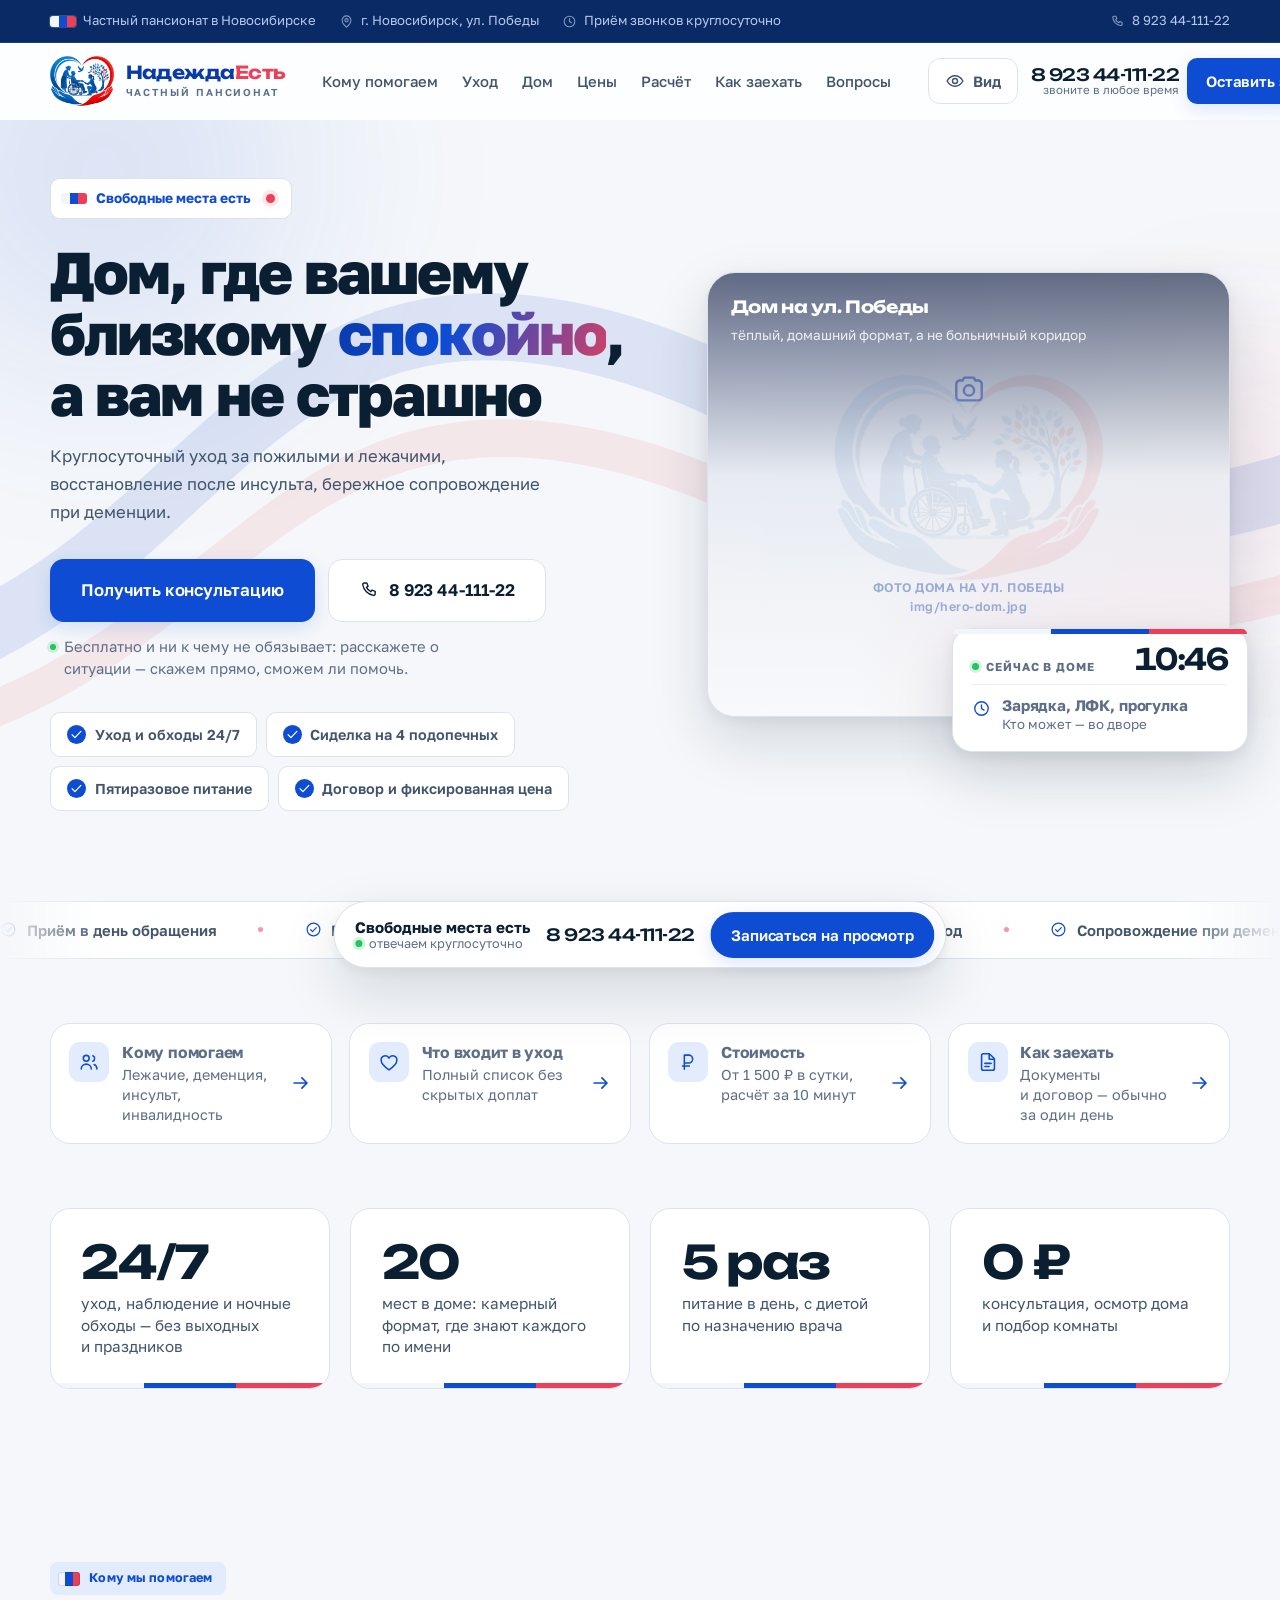
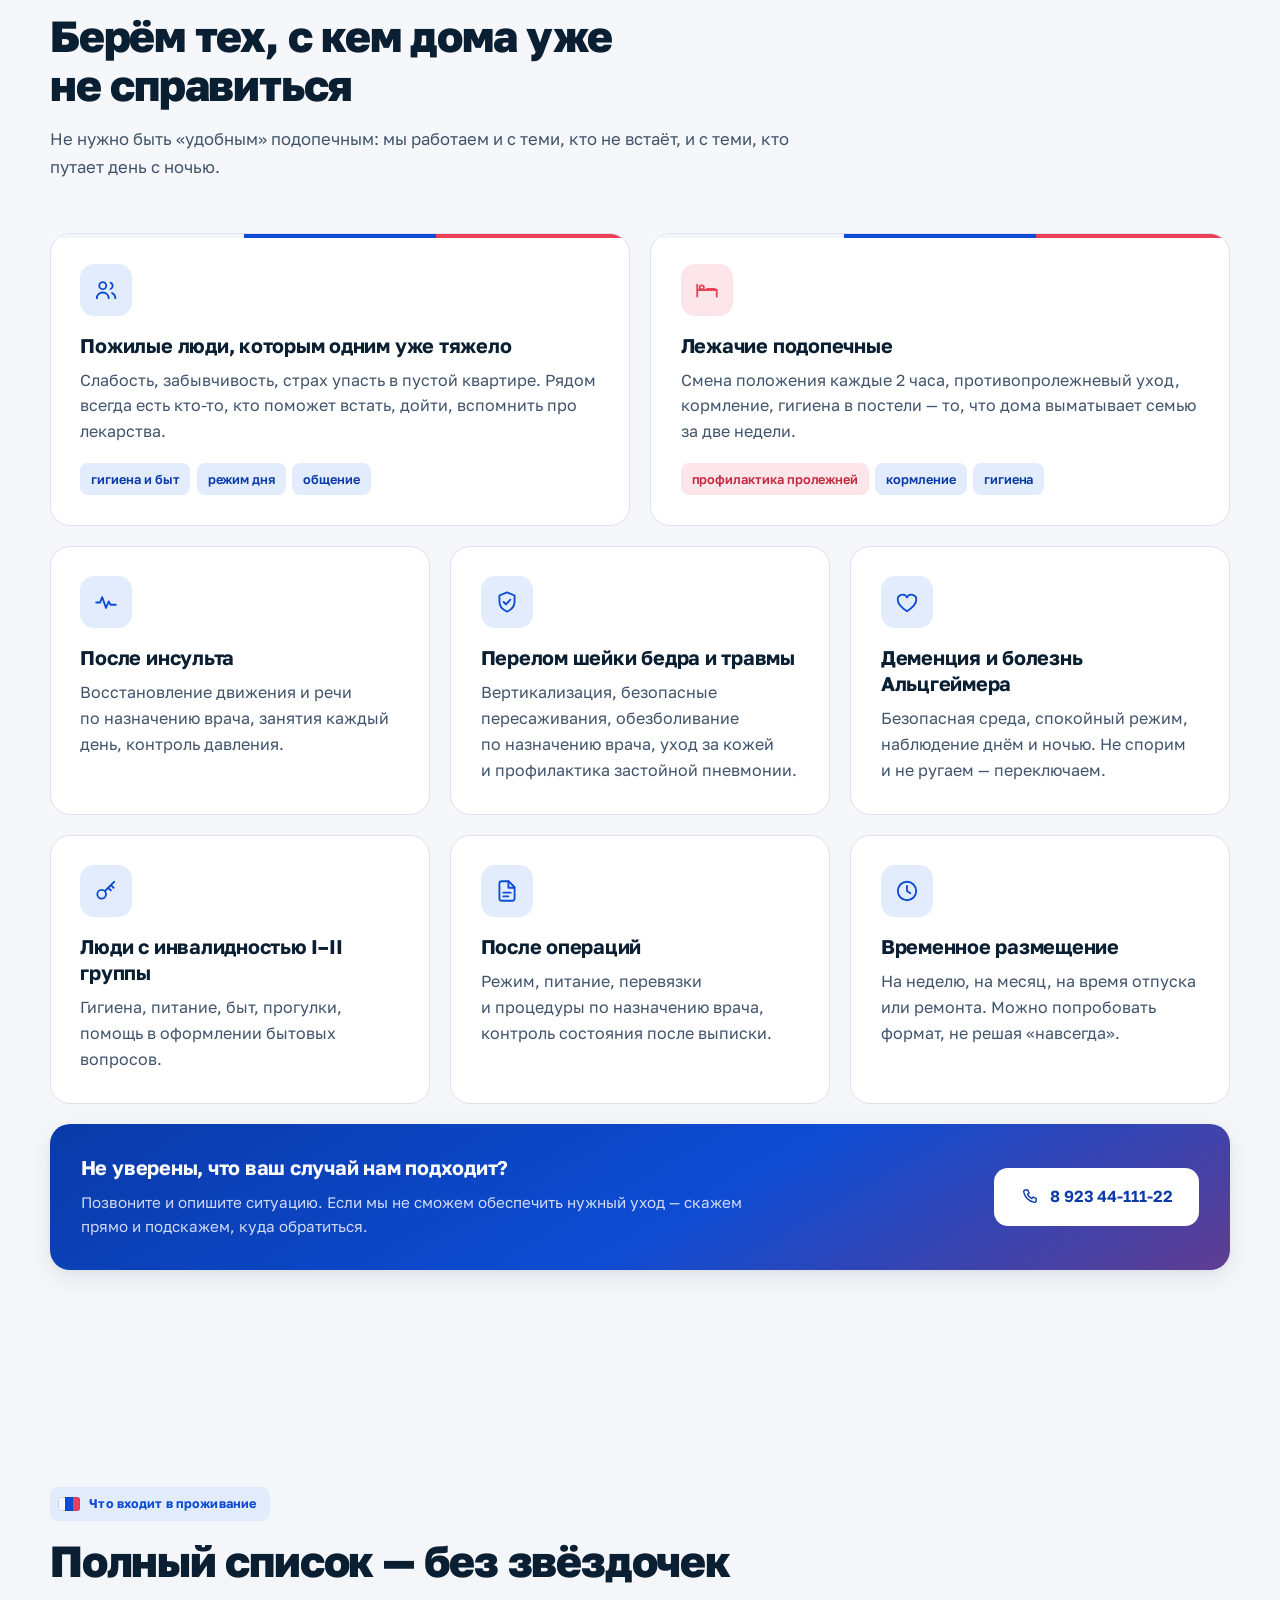
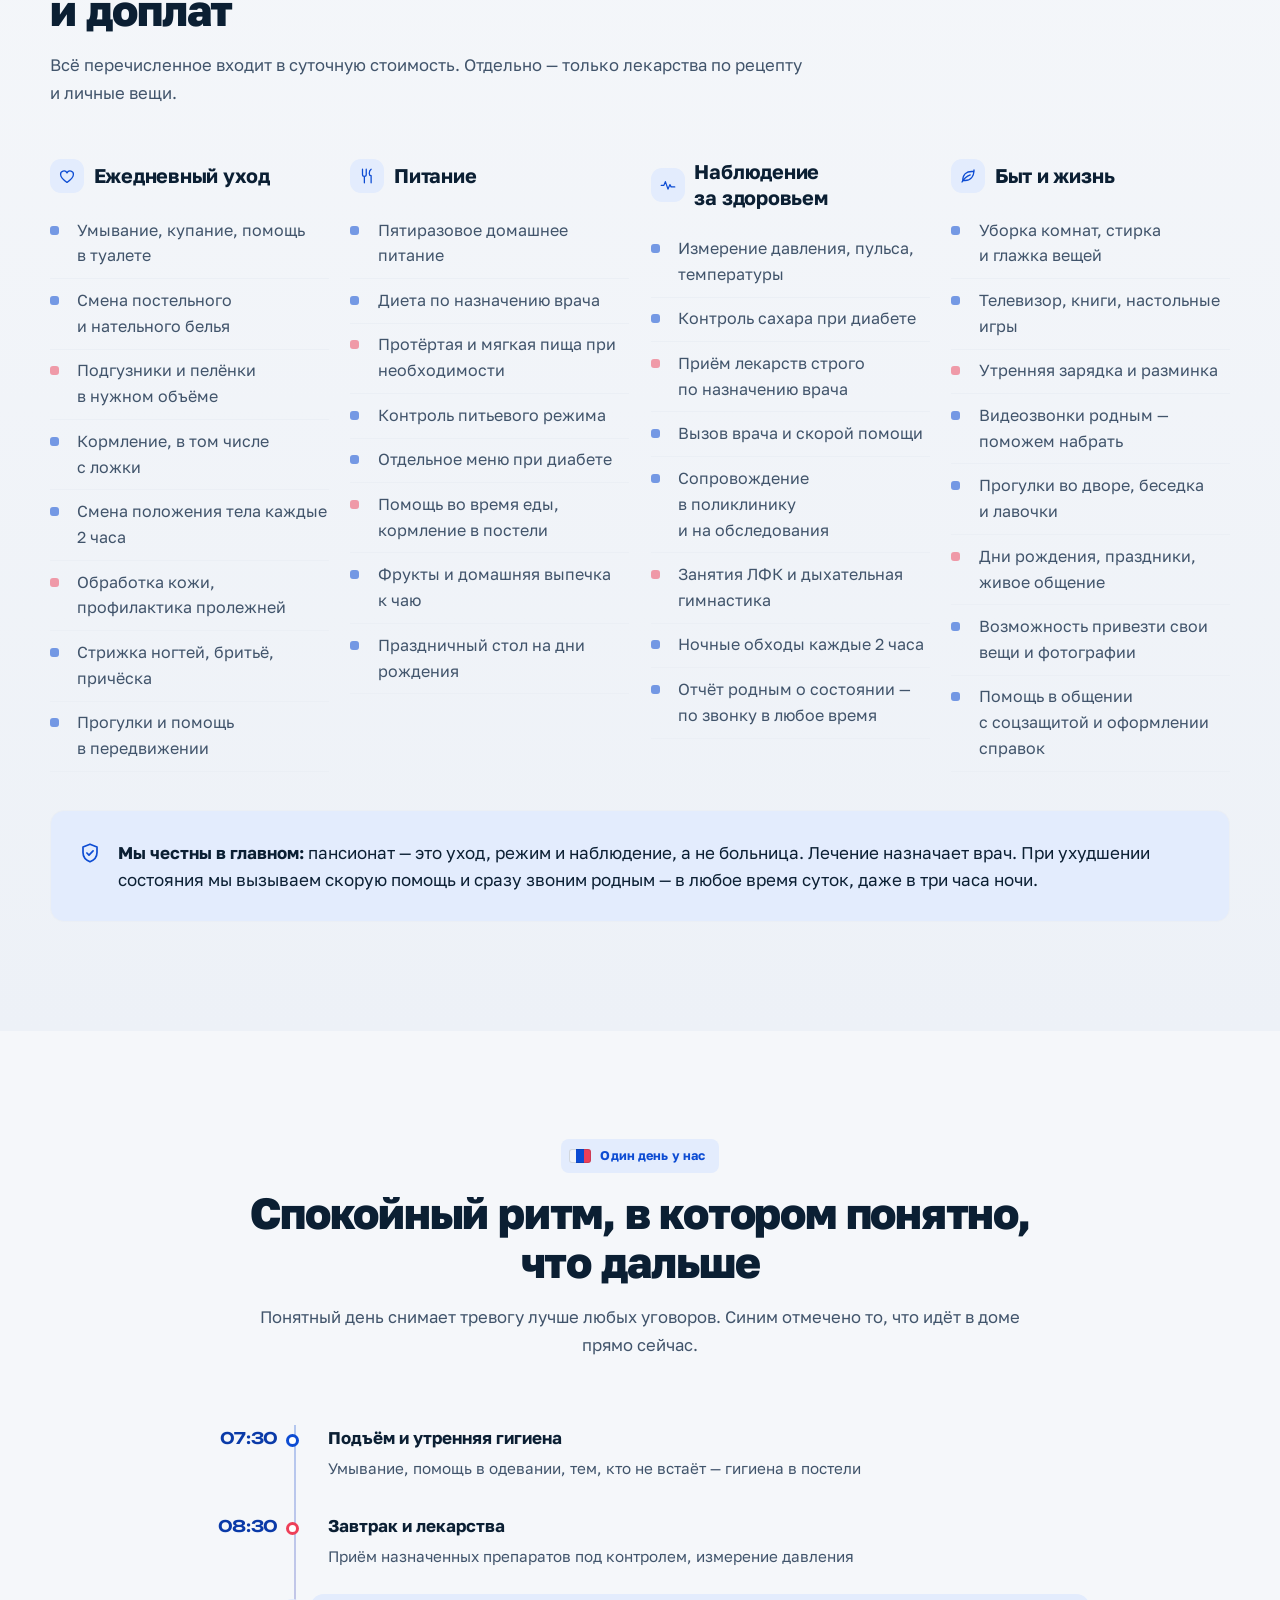
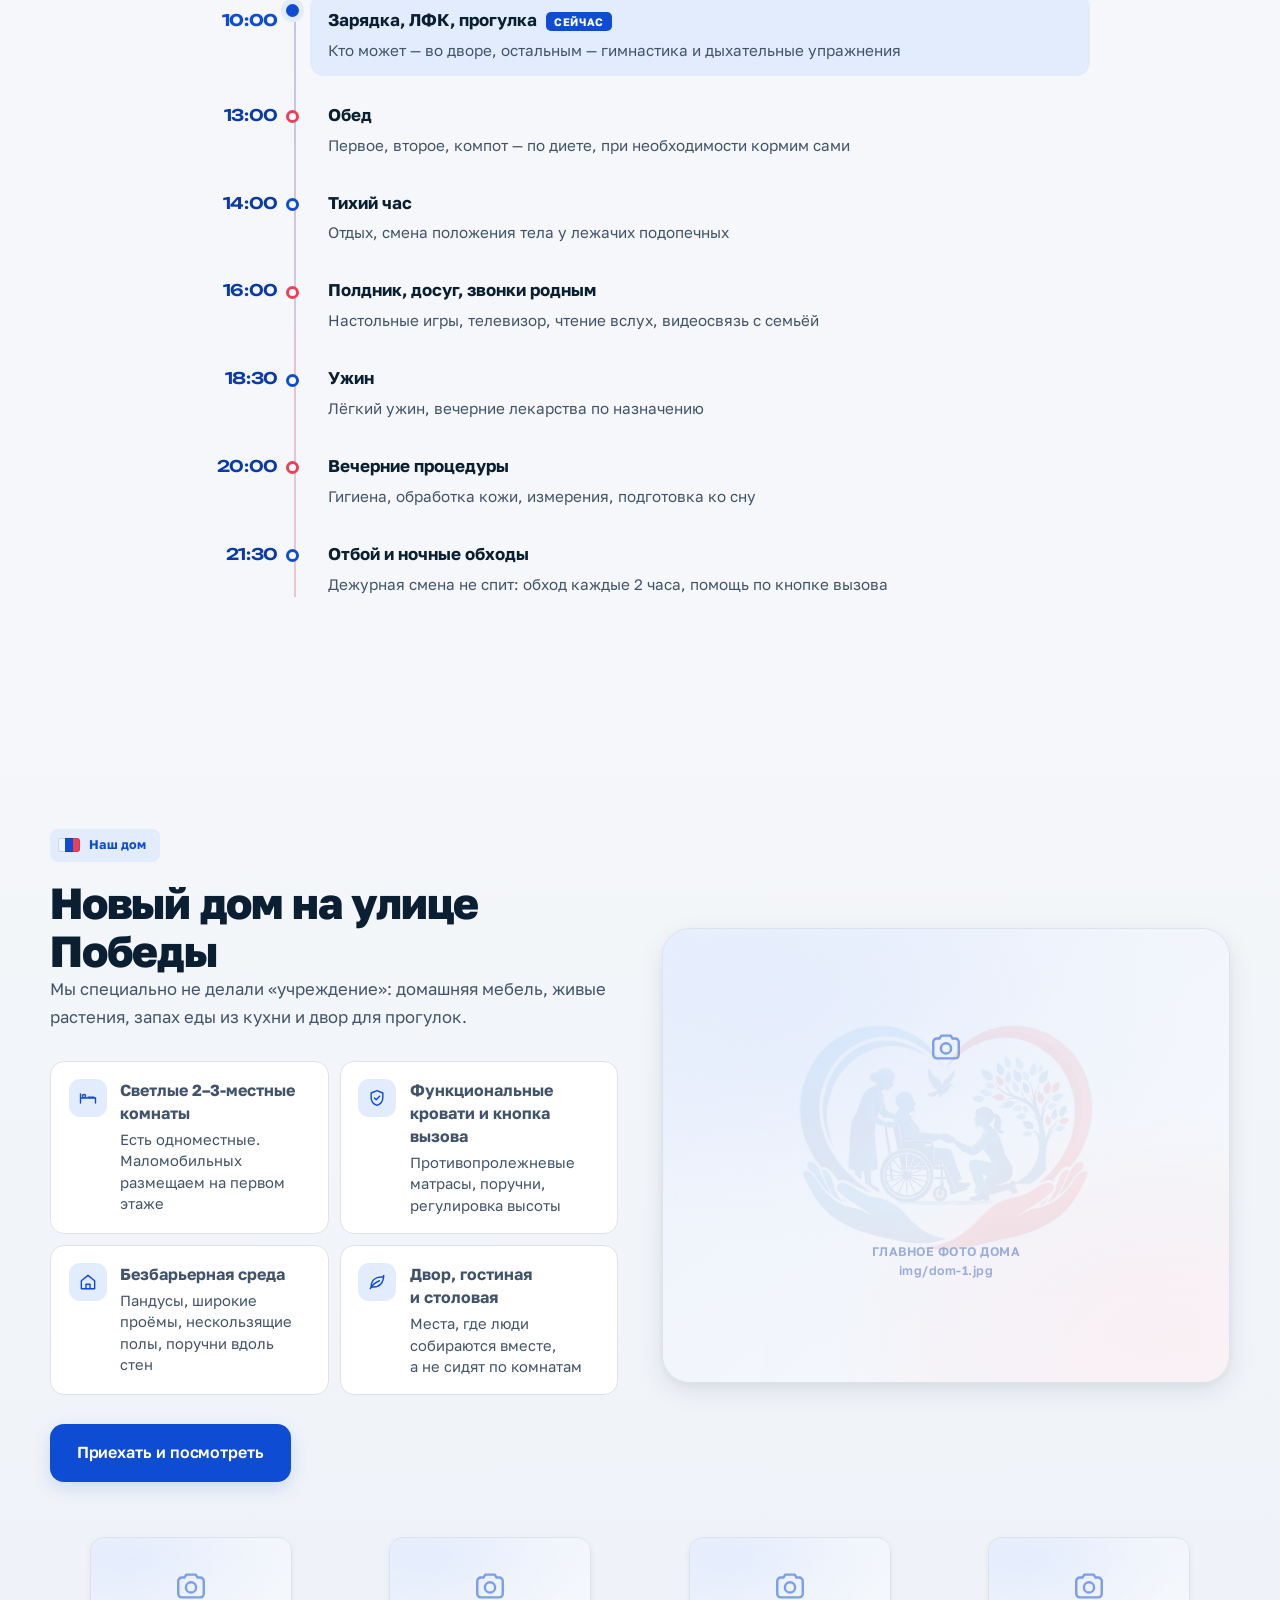
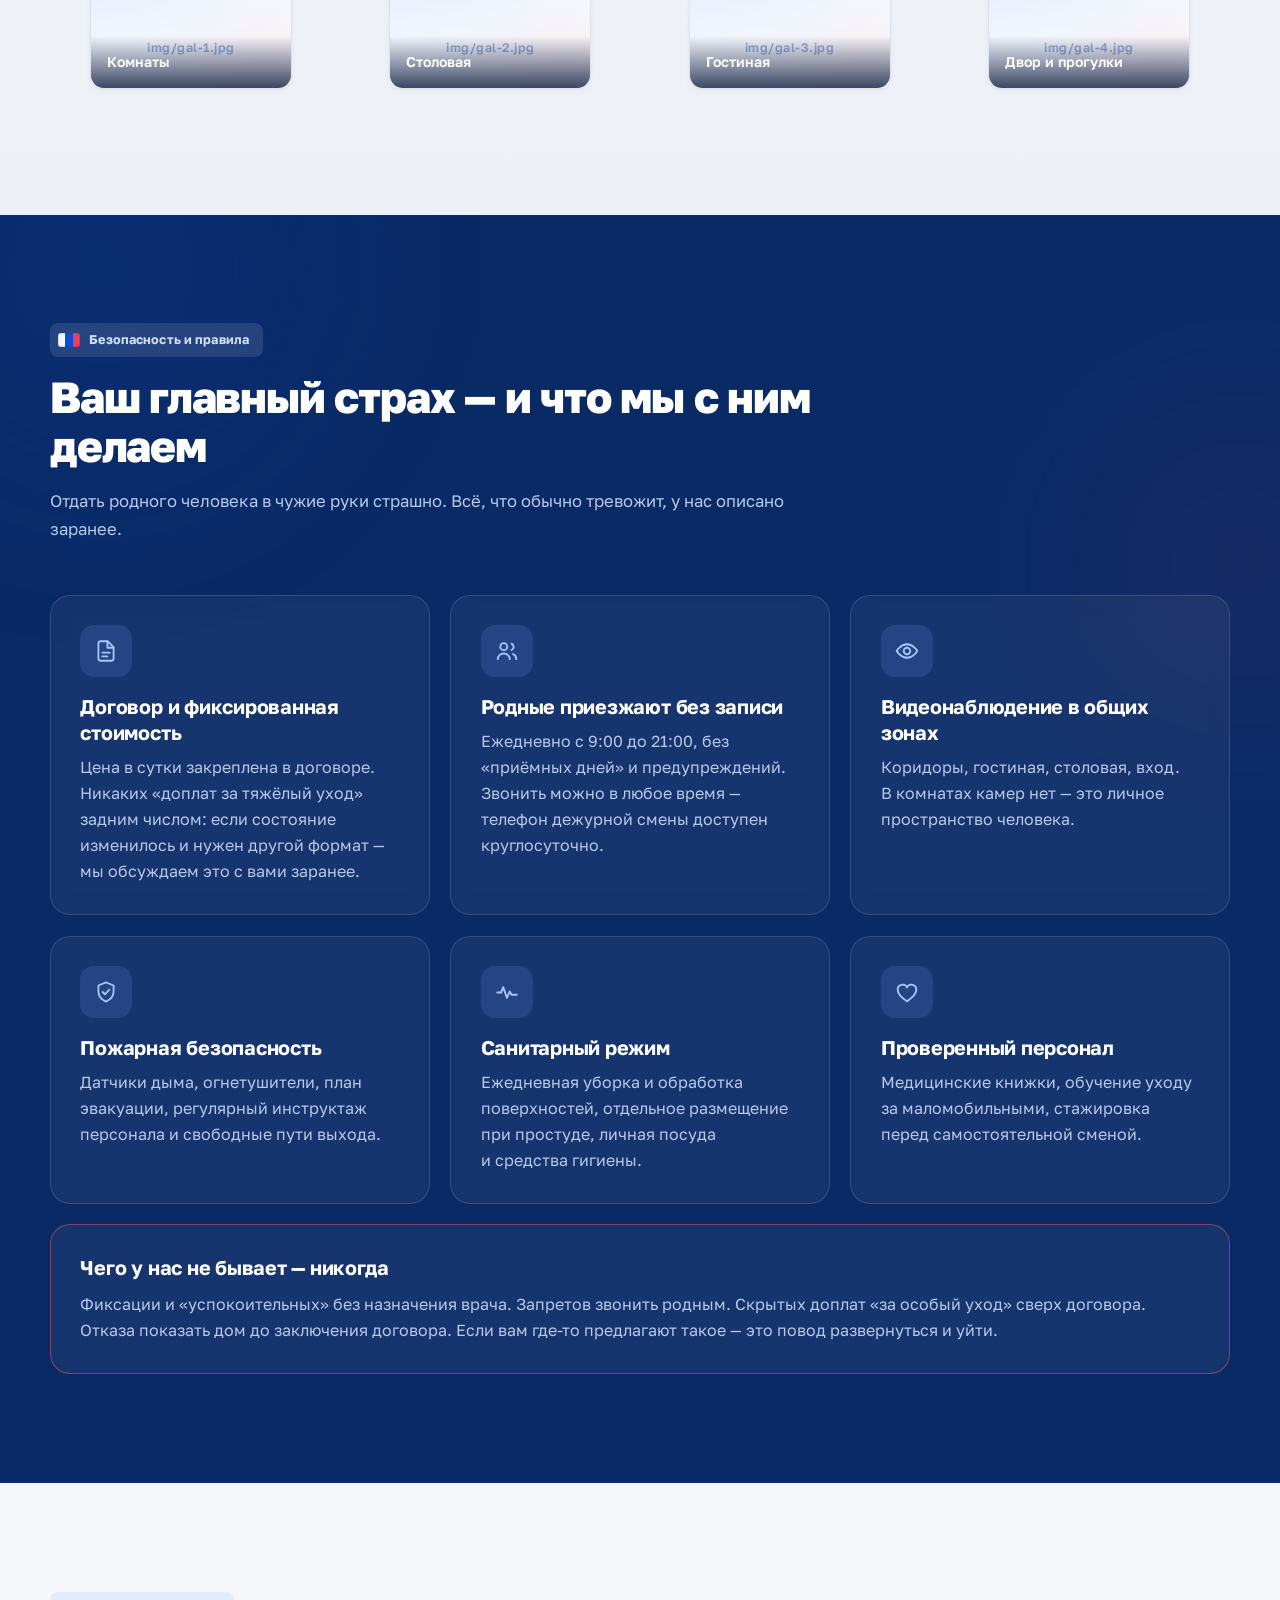
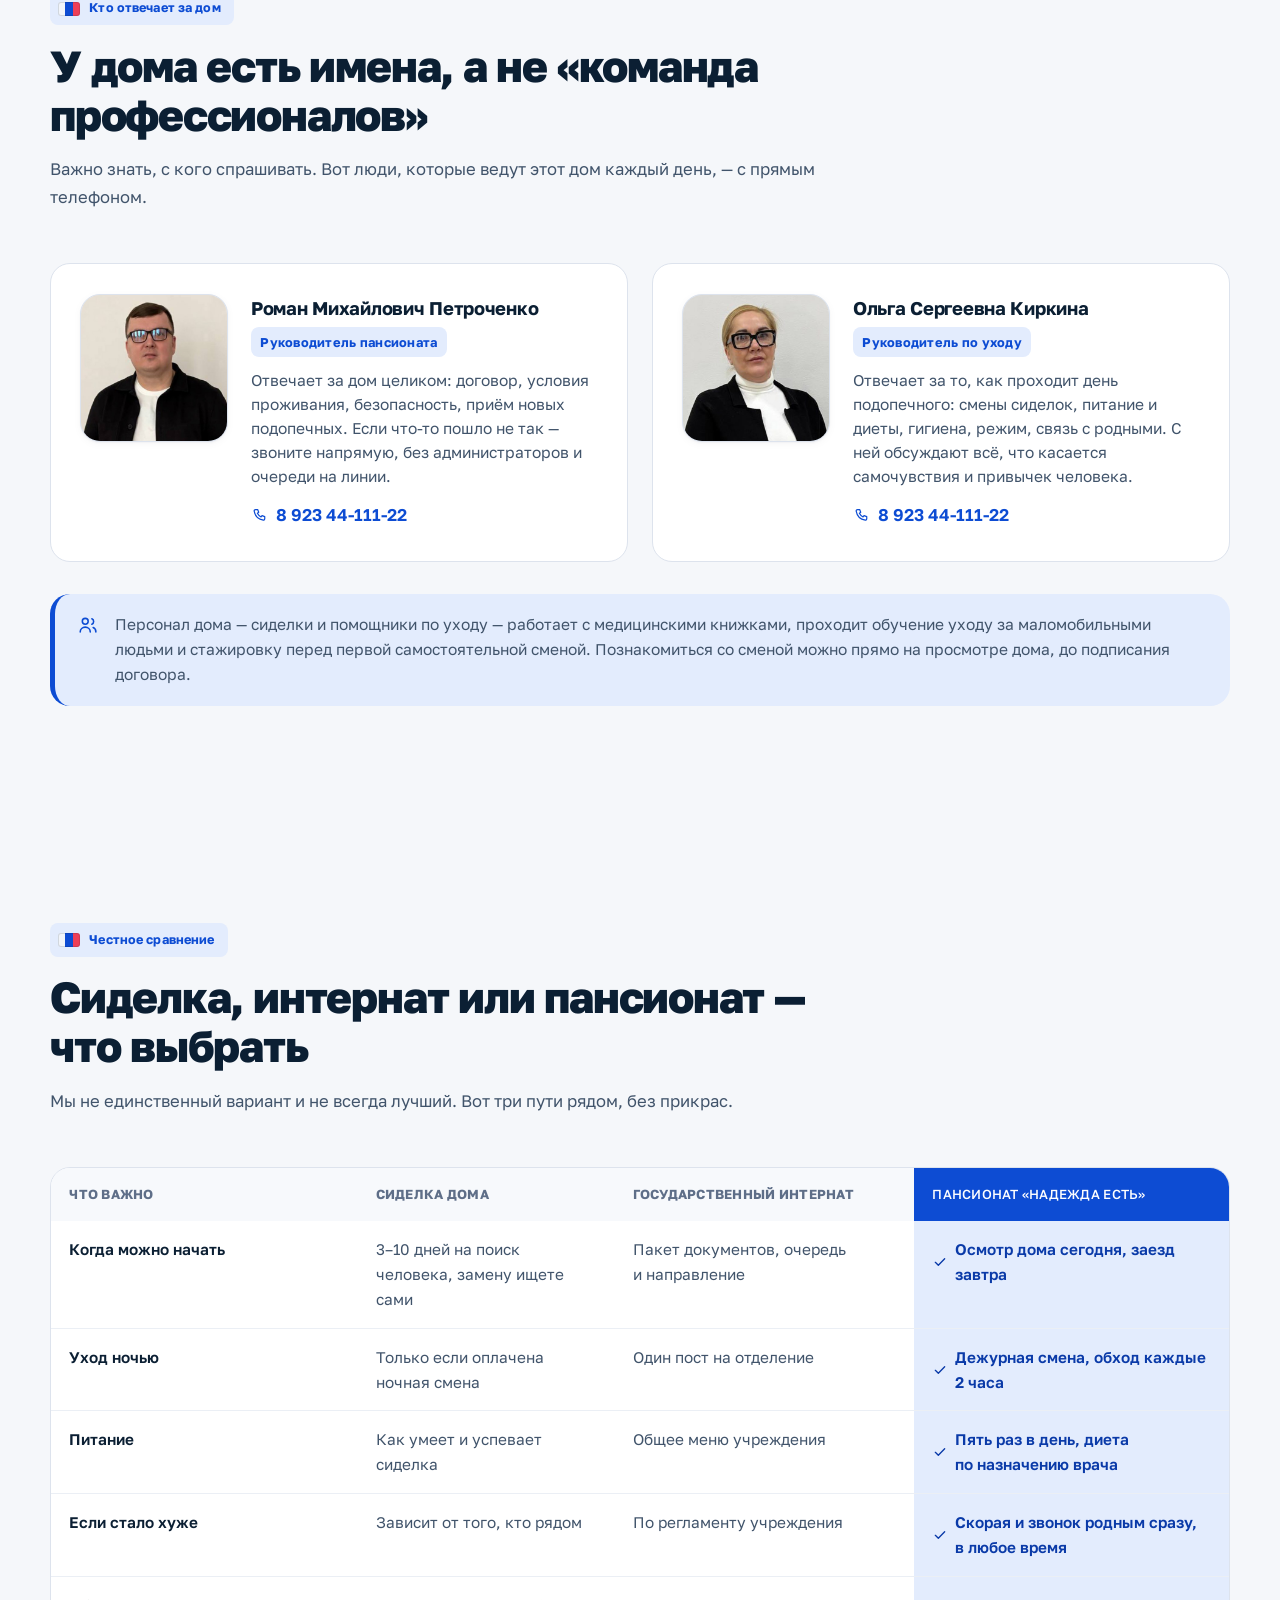
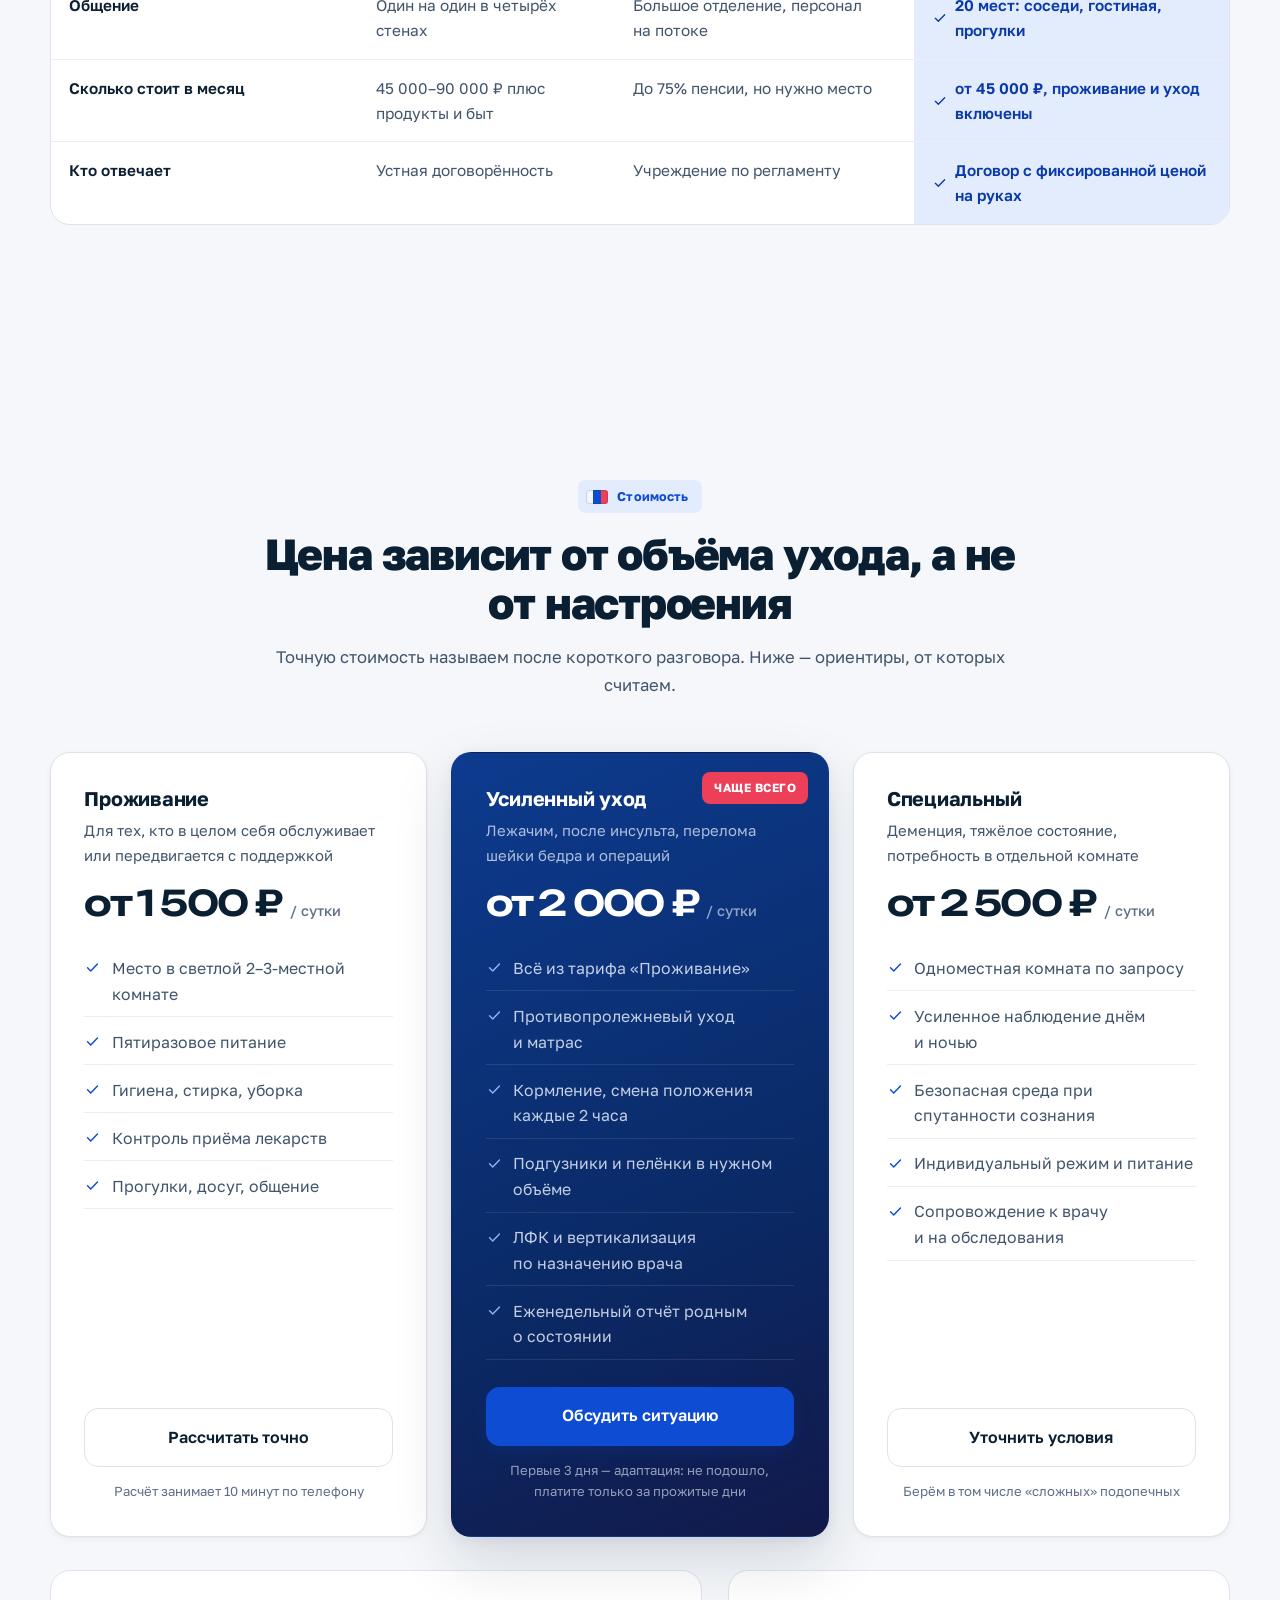
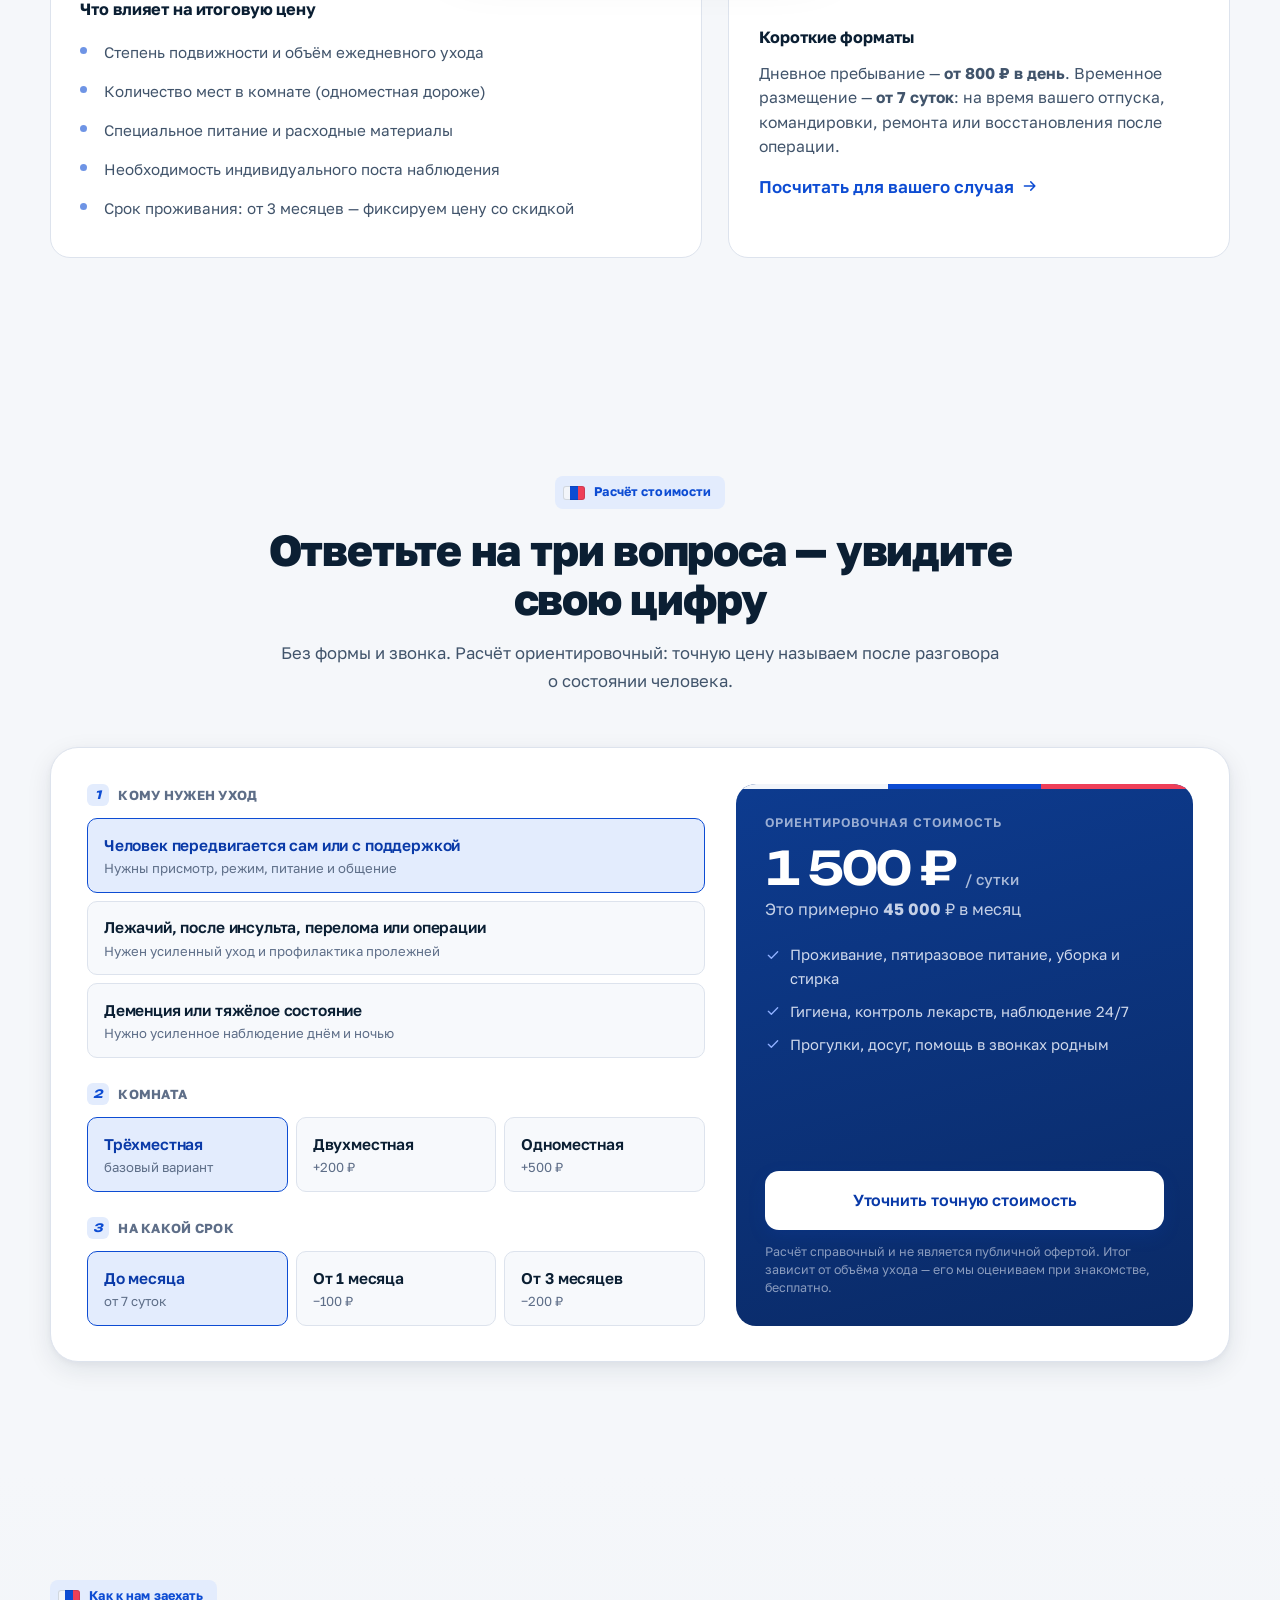
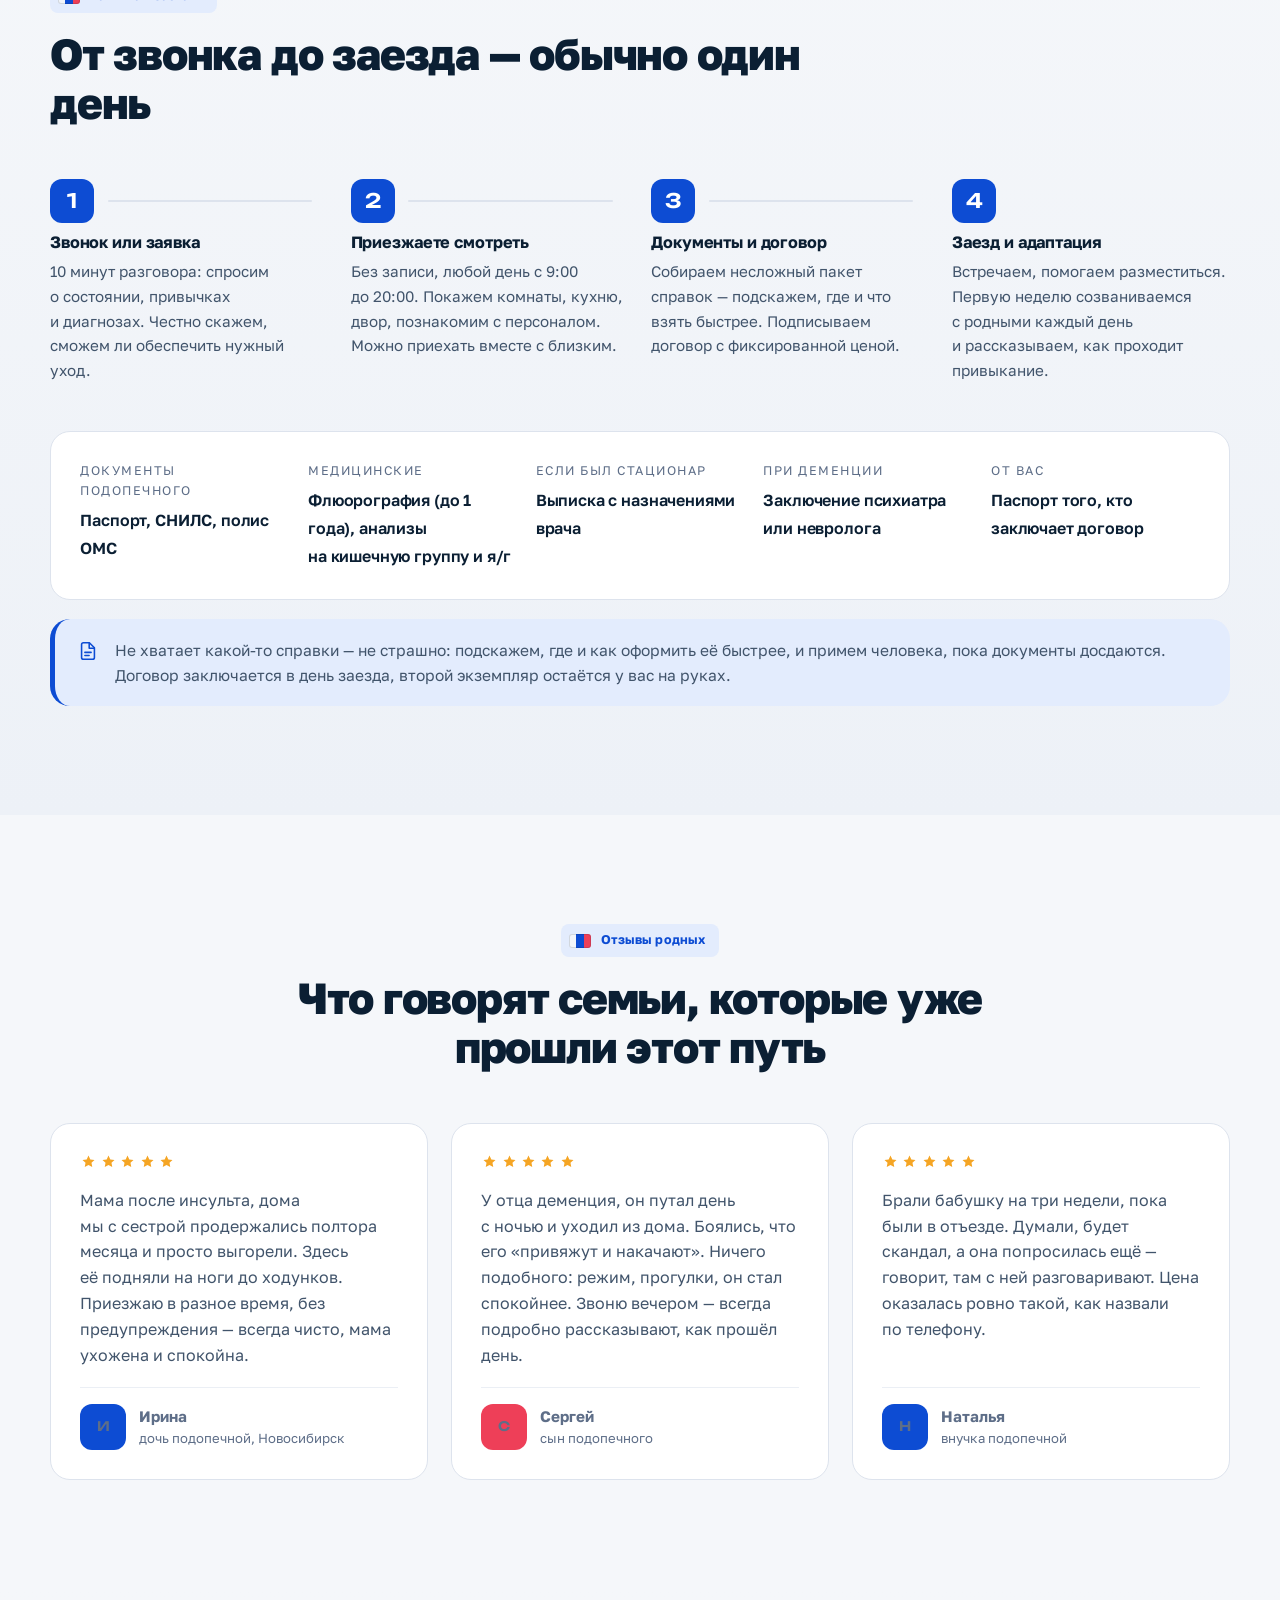
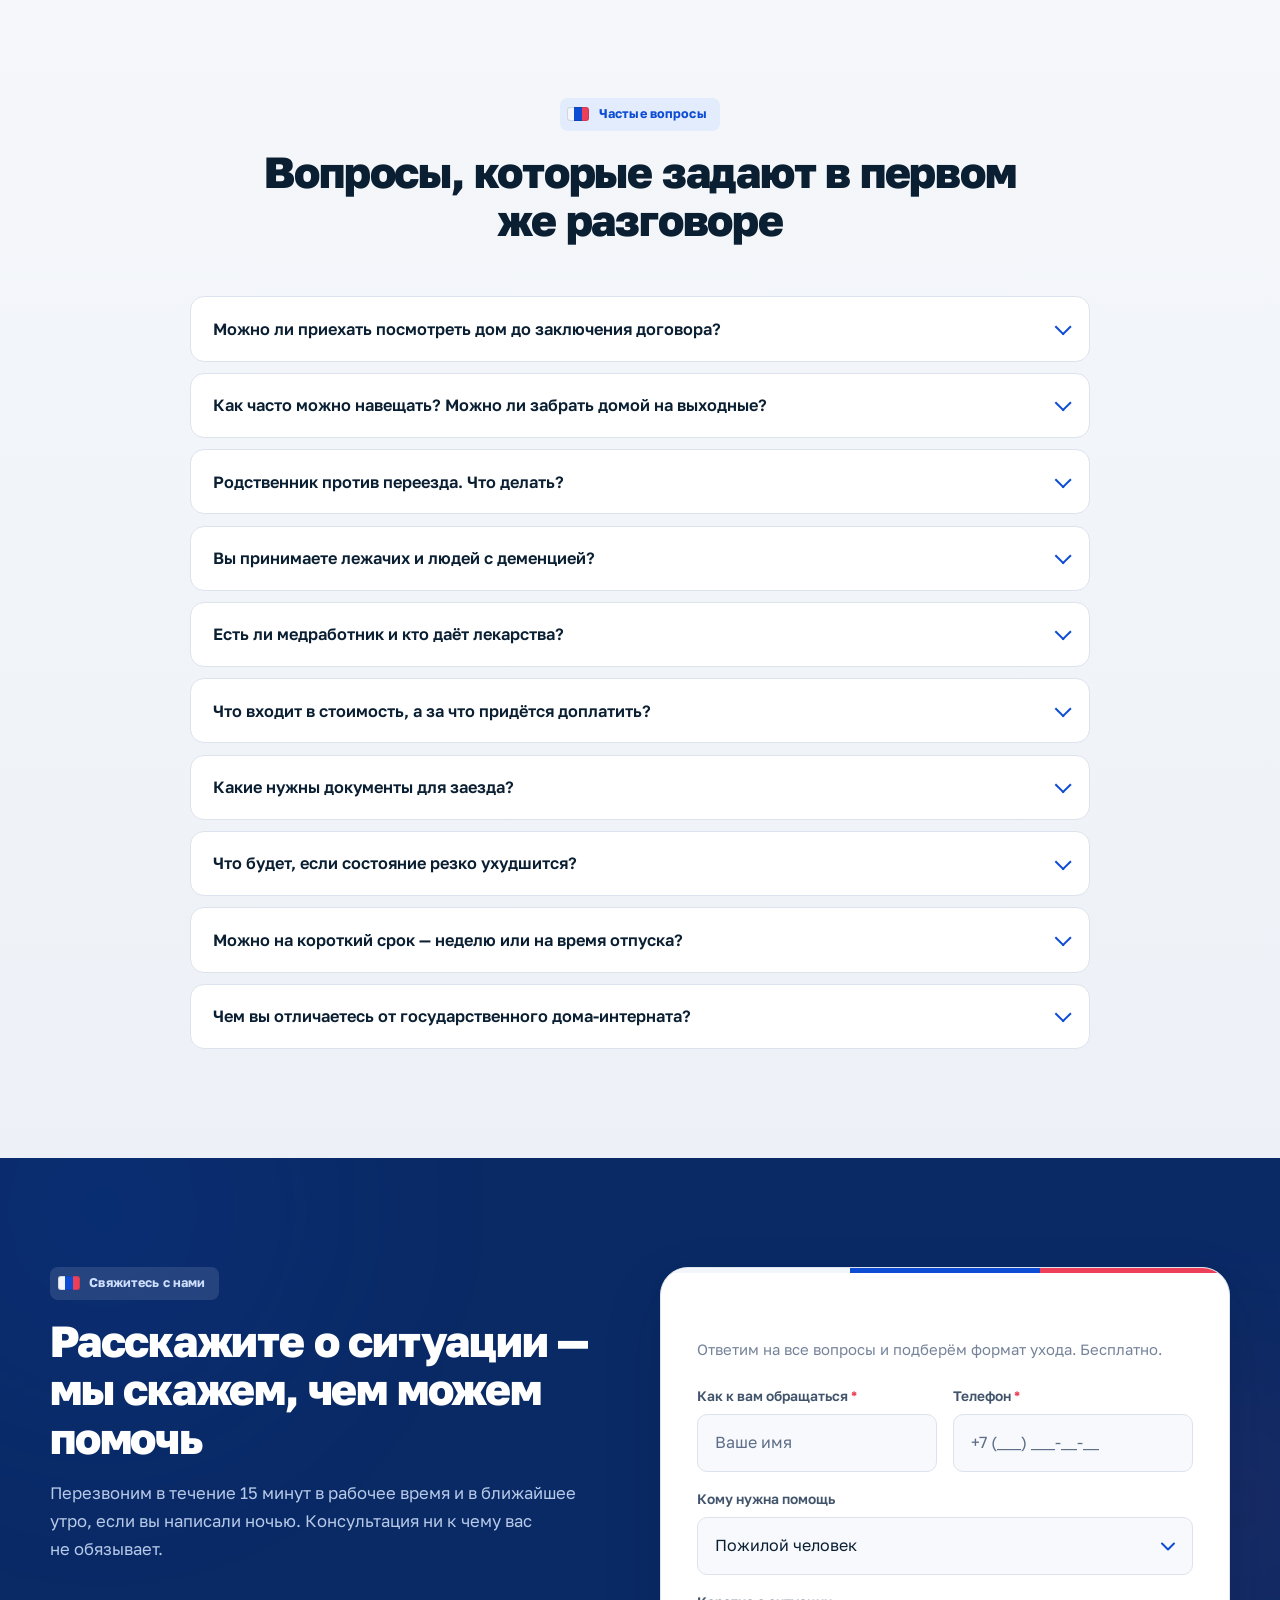
==== index.html @ 4192b916 "Портреты руководителей крупнее: 148 px на десктопе, 124 px на телефоне" ====
<!DOCTYPE html>
<html lang="ru" data-theme="light">
<head>
<meta charset="utf-8">
<meta name="viewport" content="width=device-width, initial-scale=1, viewport-fit=cover">
<title>«Надежда Есть» — частный пансионат для пожилых и людей с инвалидностью в Новосибирске</title>
<meta name="description" content="Частный пансионат «Надежда Есть» на ул. Победы в Новосибирске: круглосуточный уход за пожилыми и лежачими, восстановление после инсульта и перелома шейки бедра, сопровождение при деменции, помощь людям с инвалидностью. Сиделки 24/7, пятиразовое питание, договор с фиксированной ценой. Размещение от 1 500 ₽ в сутки.">
<meta name="keywords" content="частный пансионат Новосибирск, дом престарелых, пансионат для пожилых, уход за лежачими, деменция, после инсульта, дом инвалидов, сиделка">
<meta name="robots" content="noindex, nofollow">
<link rel="canonical" href="https://nadegdayest.ru/">

<meta property="og:type" content="website">
<meta property="og:locale" content="ru_RU">
<meta property="og:site_name" content="Надежда Есть — частный пансионат">
<meta property="og:title" content="«Надежда Есть» — частный пансионат для пожилых и людей с инвалидностью">
<meta property="og:description" content="Дом на улице Победы: уход 24/7, сиделки, пятиразовое питание, восстановление после инсульта и травм, сопровождение при деменции. Приезжайте посмотреть — без записи.">
<meta property="og:image" content="https://nadegdayest.ru/img/og-image.jpg">
<meta property="og:image:width" content="1200">
<meta property="og:image:height" content="630">
<meta property="og:url" content="https://nadegdayest.ru/">
<meta name="twitter:card" content="summary_large_image">
<meta name="theme-color" content="#0B2A7A">

<link rel="icon" href="img/favicon.ico" sizes="any">
<link rel="icon" type="image/png" sizes="32x32" href="img/favicon-32.png">
<link rel="icon" type="image/png" sizes="192x192" href="img/favicon-192.png">
<link rel="apple-touch-icon" href="img/apple-touch-icon.png">
<link rel="preconnect" href="https://fonts.googleapis.com">
<link rel="preconnect" href="https://fonts.gstatic.com" crossorigin>
<link href="https://fonts.googleapis.com/css2?family=Golos+Text:wght@400;500;600;700;800;900&family=Unbounded:wght@500;600;700&display=swap" rel="stylesheet">
<link rel="stylesheet" href="css/style.css?v=26">
<noscript><style>.rv{opacity:1!important;transform:none!important}.shot-ph{display:none}</style></noscript>
</head>
<body>
<a class="skip" href="#top">Перейти к содержимому</a>

<!-- ================= ИКОНКИ (спрайт) ================= -->
<svg style="position:absolute;width:0;height:0;overflow:hidden" aria-hidden="true" focusable="false">
  <defs>
    <g id="s" fill="none" stroke="currentColor" stroke-width="1.7" stroke-linecap="round" stroke-linejoin="round"></g>
  </defs>
  <symbol id="i-heart" viewBox="0 0 24 24" fill="none" stroke="currentColor" stroke-width="1.7" stroke-linecap="round" stroke-linejoin="round"><path d="M12 20.6C6.6 16.9 3.5 14 3.5 10.4A4.5 4.5 0 0 1 12 7.8a4.5 4.5 0 0 1 8.5 2.6c0 3.6-3.1 6.5-8.5 10.2Z"/></symbol>
  <symbol id="i-shield" viewBox="0 0 24 24" fill="none" stroke="currentColor" stroke-width="1.7" stroke-linecap="round" stroke-linejoin="round"><path d="M12 3.2 19 6v5.6c0 4.2-2.9 7.6-7 9.2-4.1-1.6-7-5-7-9.2V6l7-2.8Z"/><path d="m8.9 12 2.1 2.1 4.1-4.2"/></symbol>
  <symbol id="i-clock" viewBox="0 0 24 24" fill="none" stroke="currentColor" stroke-width="1.7" stroke-linecap="round" stroke-linejoin="round"><circle cx="12" cy="12" r="8.5"/><path d="M12 7.4V12l3.1 2"/></symbol>
  <symbol id="i-phone" viewBox="0 0 24 24" fill="none" stroke="currentColor" stroke-width="1.7" stroke-linecap="round" stroke-linejoin="round"><path d="M6.4 3.6h3l1.5 3.8-1.9 1.4a11.5 11.5 0 0 0 5.2 5.2l1.4-1.9 3.8 1.5v3a1.9 1.9 0 0 1-2.1 1.9A15.6 15.6 0 0 1 4.5 5.7a1.9 1.9 0 0 1 1.9-2.1Z"/></symbol>
  <symbol id="i-mail" viewBox="0 0 24 24" fill="none" stroke="currentColor" stroke-width="1.7" stroke-linecap="round" stroke-linejoin="round"><rect x="3" y="5" width="18" height="14" rx="3"/><path d="m3.8 7 7.1 5.2a2 2 0 0 0 2.2 0L20.2 7"/></symbol>
  <symbol id="i-pin" viewBox="0 0 24 24" fill="none" stroke="currentColor" stroke-width="1.7" stroke-linecap="round" stroke-linejoin="round"><path d="M12 21s7-5.6 7-11a7 7 0 1 0-14 0c0 5.4 7 11 7 11Z"/><circle cx="12" cy="10" r="2.6"/></symbol>
  <symbol id="i-check" viewBox="0 0 24 24" fill="none" stroke="currentColor" stroke-width="2" stroke-linecap="round" stroke-linejoin="round"><path d="m5 12.5 4.5 4.5L19 7"/></symbol>
  <symbol id="i-check-circle" viewBox="0 0 24 24" fill="none" stroke="currentColor" stroke-width="1.7" stroke-linecap="round" stroke-linejoin="round"><circle cx="12" cy="12" r="9"/><path d="m8 12.3 2.6 2.6L16 9.4"/></symbol>
  <symbol id="i-users" viewBox="0 0 24 24" fill="none" stroke="currentColor" stroke-width="1.7" stroke-linecap="round" stroke-linejoin="round"><circle cx="9" cy="8" r="3.2"/><path d="M3.5 19.5c0-3 2.5-5.2 5.5-5.2s5.5 2.2 5.5 5.2"/><path d="M16.2 5.2a3.2 3.2 0 0 1 0 5.9M17.6 14.8c1.8.7 3 2.4 3 4.7"/></symbol>
  <symbol id="i-bed" viewBox="0 0 24 24" fill="none" stroke="currentColor" stroke-width="1.7" stroke-linecap="round" stroke-linejoin="round"><path d="M3 18V7M3 12h18v6M21 18v-4.5a2.5 2.5 0 0 0-2.5-2.5H12"/><circle cx="7.2" cy="9.6" r="1.9"/></symbol>
  <symbol id="i-food" viewBox="0 0 24 24" fill="none" stroke="currentColor" stroke-width="1.7" stroke-linecap="round" stroke-linejoin="round"><path d="M6 3v7a2.5 2.5 0 0 0 5 0V3M8.5 12.5V21M17.5 3c-1.6 1-2.5 3-2.5 5.5 0 1.7.8 2.8 2.5 3V21"/></symbol>
  <symbol id="i-pulse" viewBox="0 0 24 24" fill="none" stroke="currentColor" stroke-width="1.7" stroke-linecap="round" stroke-linejoin="round"><path d="M3 12.5h3.5l2-5 3.5 10 2.5-6 1.7 3h4.8"/></symbol>
  <symbol id="i-home" viewBox="0 0 24 24" fill="none" stroke="currentColor" stroke-width="1.7" stroke-linecap="round" stroke-linejoin="round"><path d="M4 10.5 12 4l8 6.5V20H4v-9.5Z"/><path d="M9.6 20v-5.4h4.8V20"/></symbol>
  <symbol id="i-doc" viewBox="0 0 24 24" fill="none" stroke="currentColor" stroke-width="1.7" stroke-linecap="round" stroke-linejoin="round"><path d="M13.5 3H7a2 2 0 0 0-2 2v14a2 2 0 0 0 2 2h10a2 2 0 0 0 2-2V8.5L13.5 3Z"/><path d="M13.3 3.2V9h5.5M8.6 13.5h6.8M8.6 17h4.6"/></symbol>
  <symbol id="i-star" viewBox="0 0 24 24" fill="currentColor" stroke="none"><path d="m12 3.6 2.6 5.4 5.9.8-4.3 4.1 1.1 5.9L12 17l-5.3 2.8 1.1-5.9-4.3-4.1 5.9-.8L12 3.6Z"/></symbol>
  <symbol id="i-arrow" viewBox="0 0 24 24" fill="none" stroke="currentColor" stroke-width="1.9" stroke-linecap="round" stroke-linejoin="round"><path d="M4.5 12h14M13 6.5l5.5 5.5L13 17.5"/></symbol>
  <symbol id="i-up" viewBox="0 0 24 24" fill="none" stroke="currentColor" stroke-width="1.9" stroke-linecap="round" stroke-linejoin="round"><path d="M12 19V5.5M6 11.5 12 5.5l6 6"/></symbol>
  <symbol id="i-sun" viewBox="0 0 24 24" fill="none" stroke="currentColor" stroke-width="1.7" stroke-linecap="round" stroke-linejoin="round"><circle cx="12" cy="12" r="4"/><path d="M12 2.6v2.2M12 19.2v2.2M4.2 12H2M22 12h-2.2M6.3 6.3 4.8 4.8M19.2 19.2l-1.5-1.5M17.7 6.3l1.5-1.5M4.8 19.2l1.5-1.5"/></symbol>
  <symbol id="i-moon" viewBox="0 0 24 24" fill="none" stroke="currentColor" stroke-width="1.7" stroke-linecap="round" stroke-linejoin="round"><path d="M20 14.2A8.4 8.4 0 0 1 9.8 4 8.6 8.6 0 1 0 20 14.2Z"/></symbol>
  <symbol id="i-menu" viewBox="0 0 24 24" fill="none" stroke="currentColor" stroke-width="1.9" stroke-linecap="round"><path d="M4 7h16M4 12h16M4 17h11"/></symbol>
  <symbol id="i-close" viewBox="0 0 24 24" fill="none" stroke="currentColor" stroke-width="1.9" stroke-linecap="round"><path d="m6 6 12 12M18 6 6 18"/></symbol>
  <symbol id="i-camera" viewBox="0 0 24 24" fill="none" stroke="currentColor" stroke-width="1.7" stroke-linecap="round" stroke-linejoin="round"><path d="M3 8.5A2.5 2.5 0 0 1 5.5 6h1.9l1.3-2h6.6l1.3 2h1.9A2.5 2.5 0 0 1 21 8.5v9A2.5 2.5 0 0 1 18.5 20h-13A2.5 2.5 0 0 1 3 17.5v-9Z"/><circle cx="12" cy="13" r="3.6"/></symbol>
  <symbol id="i-eye" viewBox="0 0 24 24" fill="none" stroke="currentColor" stroke-width="1.7" stroke-linecap="round" stroke-linejoin="round"><path d="M2.5 12S6 5.8 12 5.8 21.5 12 21.5 12 18 18.2 12 18.2 2.5 12 2.5 12Z"/><circle cx="12" cy="12" r="3"/></symbol>
  <symbol id="i-leaf" viewBox="0 0 24 24" fill="none" stroke="currentColor" stroke-width="1.7" stroke-linecap="round" stroke-linejoin="round"><path d="M20 4c0 9-5 14-12 14H5c0-8 5-12 12-12h3Z"/><path d="M4 20c2.5-4.5 6-7.5 11-9.5"/></symbol>
  <symbol id="i-chat" viewBox="0 0 24 24" fill="none" stroke="currentColor" stroke-width="1.7" stroke-linecap="round" stroke-linejoin="round"><path d="M20.5 11.6c0 4.1-3.8 7.4-8.5 7.4a9.8 9.8 0 0 1-2.9-.4L4 20.5l1.6-3.6a7 7 0 0 1-2.1-5c0-4.1 3.8-7.4 8.5-7.4s8.5 3.3 8.5 7.4Z"/></symbol>
  <symbol id="i-tg" viewBox="0 0 24 24" fill="currentColor" stroke="none"><path d="M21.3 4.4 3.5 11.2c-1 .4-1 1.8.1 2.1l4.5 1.4 1.7 5.3c.3.9 1.4 1.1 2 .4l2.5-2.5 4.5 3.3c.7.5 1.7.1 1.9-.8l3-14.2c.2-1-.8-1.8-1.7-1.4ZM9.6 14.3l8.8-5.6-7.2 6.6-.3 3.4-1.3-4.4Z"/></symbol>
  <symbol id="i-wa" viewBox="0 0 24 24" fill="currentColor" stroke="none"><path d="M12 2.5A9.4 9.4 0 0 0 3.9 16.7L2.5 21.5l4.9-1.4A9.4 9.4 0 1 0 12 2.5Zm5.4 13.3c-.2.6-1.2 1.2-1.7 1.2-.5.1-1 .1-1.6-.1-.4-.1-.9-.3-1.5-.6-2.6-1.1-4.3-3.8-4.4-4-.1-.2-1-1.4-1-2.6s.6-1.8.9-2.1c.2-.2.5-.3.7-.3h.5c.2 0 .4 0 .6.5l.8 2c.1.2.1.3 0 .5l-.4.5-.3.3c-.1.1-.2.3 0 .5.2.3.7 1.2 1.6 2 1.1.9 2 1.2 2.2 1.3.2.1.4.1.5-.1l.7-.9c.2-.2.3-.2.5-.1l2 1c.2.1.4.2.4.3.1.2.1.7-.1 1.3Z"/></symbol>
  <symbol id="i-key" viewBox="0 0 24 24" fill="none" stroke="currentColor" stroke-width="1.7" stroke-linecap="round" stroke-linejoin="round"><circle cx="8" cy="15" r="4"/><path d="m11 12 8.5-8.5M16.5 6.5 19 9M14 9l2.5 2.5"/></symbol>
  <symbol id="i-ruble" viewBox="0 0 24 24" fill="none" stroke="currentColor" stroke-width="1.7" stroke-linecap="round" stroke-linejoin="round"><path d="M8 20V4.5h4.8a4.3 4.3 0 0 1 0 8.6H8M6 16.4h7.5"/></symbol>
</svg>

<!-- ================= ВЕРХНЯЯ ПОЛОСА ================= -->
<div class="topbar">
  <div class="wrap">
    <div class="topbar-l">
      <span class="topbar-i"><i class="topbar-flag"></i> Частный пансионат в Новосибирске</span>
      <span class="topbar-i hide-s"><svg><use href="#i-pin"/></svg> г. Новосибирск, ул. Победы</span>
      <span class="topbar-i hide-s"><svg><use href="#i-clock"/></svg> Приём звонков круглосуточно</span>
    </div>
    <a class="topbar-i" href="tel:+79234411122"><svg><use href="#i-phone"/></svg> 8 923 44-111-22</a>
  </div>
</div>

<!-- ================= ШАПКА ================= -->
<header class="hdr">
  <div class="wrap">
    <a class="brand" href="#top" aria-label="Надежда Есть — на главную">
      <img class="brand-mark" src="img/logo-mark.png" alt="Эмблема «Надежда Есть»" width="56" height="43">
      <span class="brand-txt">
        <span class="brand-name">Надежда<em>Есть</em></span>
        <span class="brand-sub">частный пансионат</span>
      </span>
    </a>

    <nav class="nav" aria-label="Основное меню">
      <a href="#komu">Кому помогаем</a>
      <a href="#uhod">Уход</a>
      <a href="#dom">Дом</a>
      <a href="#ceny">Цены</a>
      <a href="#raschet">Расчёт</a>
      <a href="#kak">Как заехать</a>
      <a href="#faq">Вопросы</a>
    </nav>

    <div class="hdr-act">
      <div class="view">
        <button class="view-btn" id="view-btn" aria-expanded="false" aria-controls="view-pop">
          <svg><use href="#i-eye"/></svg><span class="view-btn-txt">Вид</span>
        </button>
        <div class="view-pop" id="view-pop" hidden>
          <span class="view-title">Размер текста</span>
          <div class="seg" role="group" aria-label="Размер текста">
            <button type="button" data-size="md" class="on"><span style="font-size:.9rem">А</span></button>
            <button type="button" data-size="lg"><span style="font-size:1.15rem">А</span></button>
            <button type="button" data-size="xl"><span style="font-size:1.4rem">А</span></button>
          </div>
          <span class="view-title">Оформление</span>
          <div class="seg" role="group" aria-label="Оформление">
            <button type="button" data-theme="light" class="on">Светлое</button>
            <button type="button" data-theme="dark">Тёмное</button>
          </div>
          <p class="view-note">Настройки запомнятся на этом устройстве</p>
        </div>
      </div>
      <span class="hdr-tel">
        <a class="tel-link" href="tel:+79234411122">8 923 44-111-22</a>
        <span>звоните в любое время</span>
      </span>
      <a class="btn btn-primary btn-sm" href="#zayavka">Оставить заявку</a>
      <button class="icon-btn burger" aria-expanded="false" aria-label="Открыть меню"><svg><use href="#i-menu"/></svg></button>
    </div>
  </div>
</header>

<!-- ================= МОБИЛЬНОЕ МЕНЮ ================= -->
<div class="drawer" aria-hidden="true">
  <div class="drawer-top">
    <span class="brand-name" style="font-family:var(--display);font-size:1.15rem">Надежда<em class="red">Есть</em></span>
    <button class="icon-btn" data-act="close-drawer" aria-label="Закрыть меню"><svg><use href="#i-close"/></svg></button>
  </div>
  <nav aria-label="Мобильное меню">
    <a href="#komu">Кому помогаем <svg><use href="#i-arrow"/></svg></a>
    <a href="#uhod">Что входит в уход <svg><use href="#i-arrow"/></svg></a>
    <a href="#den">Распорядок дня <svg><use href="#i-arrow"/></svg></a>
    <a href="#dom">Дом на Победы <svg><use href="#i-arrow"/></svg></a>
    <a href="#ceny">Цены <svg><use href="#i-arrow"/></svg></a>
    <a href="#raschet">Расчёт стоимости <svg><use href="#i-arrow"/></svg></a>
    <a href="#kak">Как заехать <svg><use href="#i-arrow"/></svg></a>
    <a href="#faq">Частые вопросы <svg><use href="#i-arrow"/></svg></a>
    <a href="#zayavka">Контакты <svg><use href="#i-arrow"/></svg></a>
  </nav>
  <div class="drawer-foot">
    <a class="btn btn-primary btn-block" href="tel:+79234411122"><svg width="20" height="20"><use href="#i-phone"/></svg> 8 923 44-111-22</a>
    <a class="btn btn-ghost btn-block" href="#zayavka">Записаться на просмотр</a>
  </div>
</div>

<main id="top">

<!-- ================= ГЕРОЙ ================= -->
<section class="hero">
  <div class="aura"><i class="b1"></i><i class="b2"></i></div>
  <svg class="ribbons" viewBox="0 0 1440 700" preserveAspectRatio="none" aria-hidden="true">
    <path d="M-50 470C220 380 300 150 620 190s430 260 900 120" fill="none" stroke="rgba(21,70,200,.13)" stroke-width="60" stroke-linecap="round"/>
    <path d="M-50 540C240 470 320 250 640 290s420 250 900 110" fill="none" stroke="rgba(214,34,49,.09)" stroke-width="34" stroke-linecap="round"/>
  </svg>

  <div class="wrap">
    <div class="hero-grid">
      <div class="hero-copy rv in">
        <span class="hero-badge">
          <span class="topbar-flag"></span> <b>Свободные места есть</b><i class="dot"></i>
        </span>
        <h1>Дом, где вашему близкому <span class="grad-text">спокойно</span>, а вам не страшно</h1>
        <p class="lede">Круглосуточный уход за пожилыми и лежачими, восстановление после инсульта, бережное сопровождение при деменции.</p>
        <div class="hero-cta">
          <a class="btn btn-primary btn-lg" href="#zayavka">Получить консультацию</a>
          <a class="btn btn-ghost btn-lg" href="tel:+79234411122"><svg width="20" height="20"><use href="#i-phone"/></svg> 8 923 44-111-22</a>
        </div>
        <p class="hero-note">Бесплатно и ни к чему не обязывает: расскажете о ситуации — скажем прямо, сможем ли помочь.</p>
        <div class="hero-chips">
          <span class="chip"><svg><use href="#i-check"/></svg> Уход и обходы 24/7</span>
          <span class="chip"><svg><use href="#i-check"/></svg> Сиделка на 4 подопечных</span>
          <span class="chip"><svg><use href="#i-check"/></svg> Пятиразовое питание</span>
          <span class="chip"><svg><use href="#i-check"/></svg> Договор и фиксированная цена</span>
        </div>
      </div>

      <div class="hero-visual rv in rv-d2">
        <div class="hero-photo">
          <div class="shot-ph"><svg><use href="#i-camera"/></svg><span>ФОТО ДОМА НА УЛ. ПОБЕДЫ<br>img/hero-dom.jpg</span></div>
          <img src="img/hero-dom.jpg" alt="Дом частного пансионата «Надежда Есть» на улице Победы в Новосибирске" data-ph="1">
          <div class="photo-cap">
            <b>Дом на ул. Победы</b><span>тёплый, домашний формат, а не больничный коридор</span>
          </div>
        </div>

        <aside class="now" id="now" aria-live="polite">
          <div class="now-top">
            <span class="now-label"><i></i> Сейчас в доме</span>
            <span class="now-time" id="now-time">--:--</span>
          </div>
          <div class="now-act">
            <svg><use href="#i-clock"/></svg>
            <span><b id="now-title">Дежурная смена на месте</b><span id="now-sub">Новосибирск, время местное</span></span>
          </div>
        </aside>
      </div>
    </div>
  </div>
</section>

<!-- ================= БЕГУЩАЯ СТРОКА ================= -->
<div class="marquee" aria-hidden="true">
  <div class="marquee-row">
    <span class="marquee-i"><svg><use href="#i-check-circle"/></svg> Приём в день обращения</span>
    <span class="marquee-i"><svg><use href="#i-check-circle"/></svg> Посещения без предварительной записи</span>
    <span class="marquee-i"><svg><use href="#i-check-circle"/></svg> Противопролежневый уход</span>
    <span class="marquee-i"><svg><use href="#i-check-circle"/></svg> Сопровождение при деменции</span>
    <span class="marquee-i"><svg><use href="#i-check-circle"/></svg> Восстановление после инсульта</span>
    <span class="marquee-i"><svg><use href="#i-check-circle"/></svg> Безбарьерная среда и пандусы</span>
    <span class="marquee-i"><svg><use href="#i-check-circle"/></svg> Отчёт родным о состоянии</span>
    <span class="marquee-i"><svg><use href="#i-check-circle"/></svg> Приём в день обращения</span>
    <span class="marquee-i"><svg><use href="#i-check-circle"/></svg> Посещения без предварительной записи</span>
    <span class="marquee-i"><svg><use href="#i-check-circle"/></svg> Противопролежневый уход</span>
    <span class="marquee-i"><svg><use href="#i-check-circle"/></svg> Сопровождение при деменции</span>
    <span class="marquee-i"><svg><use href="#i-check-circle"/></svg> Восстановление после инсульта</span>
    <span class="marquee-i"><svg><use href="#i-check-circle"/></svg> Безбарьерная среда и пандусы</span>
    <span class="marquee-i"><svg><use href="#i-check-circle"/></svg> Отчёт родным о состоянии</span>
  </div>
</div>

<!-- ================= ПЛИТКИ УСЛУГ ================= -->
<section class="sec sec-tight" style="padding-bottom:0">
  <div class="wrap">
    <div class="tiles">
      <a class="tile rv" href="#komu">
        <i><svg><use href="#i-users"/></svg></i>
        <span><b>Кому помогаем</b><span>Лежачие, деменция, инсульт, инвалидность</span></span>
        <svg class="go"><use href="#i-arrow"/></svg>
      </a>
      <a class="tile rv rv-d1" href="#uhod">
        <i><svg><use href="#i-heart"/></svg></i>
        <span><b>Что входит в уход</b><span>Полный список без скрытых доплат</span></span>
        <svg class="go"><use href="#i-arrow"/></svg>
      </a>
      <a class="tile rv rv-d2" href="#ceny">
        <i><svg><use href="#i-ruble"/></svg></i>
        <span><b>Стоимость</b><span>От 1 500 ₽ в сутки, расчёт за 10 минут</span></span>
        <svg class="go"><use href="#i-arrow"/></svg>
      </a>
      <a class="tile rv rv-d3" href="#kak">
        <i><svg><use href="#i-doc"/></svg></i>
        <span><b>Как заехать</b><span>Документы и договор — обычно за один день</span></span>
        <svg class="go"><use href="#i-arrow"/></svg>
      </a>
    </div>
  </div>
</section>

<!-- ================= ЦИФРЫ ================= -->
<section class="sec sec-tight">
  <div class="wrap">
    <div class="stats">
      <div class="stat rv"><b>24/7</b><span>уход, наблюдение и ночные обходы — без выходных и праздников</span></div>
      <div class="stat rv rv-d1"><b><span data-count="20">20</span></b><span>мест в доме: камерный формат, где знают каждого по имени</span></div>
      <div class="stat rv rv-d2"><b><span data-count="5">5</span> раз</b><span>питание в день, с диетой по назначению врача</span></div>
      <div class="stat rv rv-d3"><b>0 ₽</b><span>консультация, осмотр дома и подбор комнаты</span></div>
    </div>
  </div>
</section>

<!-- ================= КОМУ ПОМОГАЕМ ================= -->
<section class="sec" id="komu">
  <div class="wrap">
    <div class="sec-head rv">
      <span class="kicker">Кому мы помогаем</span>
      <h2>Берём тех, с кем дома уже не справиться</h2>
      <p class="lede">Не нужно быть «удобным» подопечным: мы работаем и с теми, кто не встаёт, и с теми, кто путает день с ночью.</p>
    </div>

    <div class="bento">
      <article class="card card-flag wide rv">
        <span class="ico"><svg><use href="#i-users"/></svg></span>
        <h3>Пожилые люди, которым одним уже тяжело</h3>
        <p>Слабость, забывчивость, страх упасть в пустой квартире. Рядом всегда есть кто-то, кто поможет встать, дойти, вспомнить про лекарства.</p>
        <div class="tags"><span class="tag">гигиена и быт</span><span class="tag">режим дня</span><span class="tag">общение</span></div>
      </article>

      <article class="card card-flag wide rv rv-d1">
        <span class="ico is-red"><svg><use href="#i-bed"/></svg></span>
        <h3>Лежачие подопечные</h3>
        <p>Смена положения каждые 2 часа, противопролежневый уход, кормление, гигиена в постели — то, что дома выматывает семью за две недели.</p>
        <div class="tags"><span class="tag is-red">профилактика пролежней</span><span class="tag">кормление</span><span class="tag">гигиена</span></div>
      </article>

      <article class="card rv rv-d2">
        <span class="ico"><svg><use href="#i-pulse"/></svg></span>
        <h3>После инсульта</h3>
        <p>Восстановление движения и речи по назначению врача, занятия каждый день, контроль давления.</p>
      </article>

      <article class="card rv rv-d3">
        <span class="ico"><svg><use href="#i-shield"/></svg></span>
        <h3>Перелом шейки бедра и травмы</h3>
        <p>Вертикализация, безопасные пересаживания, обезболивание по назначению врача, уход за кожей и профилактика застойной пневмонии.</p>
      </article>

      <article class="card rv rv-d4">
        <span class="ico"><svg><use href="#i-heart"/></svg></span>
        <h3>Деменция и болезнь Альцгеймера</h3>
        <p>Безопасная среда, спокойный режим, наблюдение днём и ночью. Не спорим и не ругаем — переключаем.</p>
      </article>

      <article class="card rv rv-d1">
        <span class="ico"><svg><use href="#i-key"/></svg></span>
        <h3>Люди с инвалидностью I–II группы</h3>
        <p>Гигиена, питание, быт, прогулки, помощь в оформлении бытовых вопросов.</p>
      </article>

      <article class="card rv rv-d2">
        <span class="ico"><svg><use href="#i-doc"/></svg></span>
        <h3>После операций</h3>
        <p>Режим, питание, перевязки и процедуры по назначению врача, контроль состояния после выписки.</p>
      </article>

      <article class="card rv rv-d3">
        <span class="ico"><svg><use href="#i-clock"/></svg></span>
        <h3>Временное размещение</h3>
        <p>На неделю, на месяц, на время отпуска или ремонта. Можно попробовать формат, не решая «навсегда».</p>
      </article>

      <div class="bento-cta rv rv-d4">
        <div>
          <h3>Не уверены, что ваш случай нам подходит?</h3>
          <p>Позвоните и опишите ситуацию. Если мы не сможем обеспечить нужный уход — скажем прямо и подскажем, куда обратиться.</p>
        </div>
        <a class="btn" href="tel:+79234411122" style="background:#fff;color:var(--blue-deep)"><svg width="20" height="20"><use href="#i-phone"/></svg> 8 923 44-111-22</a>
      </div>
    </div>
  </div>
</section>

<!-- ================= ЧТО ВХОДИТ ================= -->
<section class="sec tint" id="uhod">
  <div class="wrap">
    <div class="sec-head rv">
      <span class="kicker">Что входит в проживание</span>
      <h2>Полный список — без звёздочек и доплат</h2>
      <p class="lede">Всё перечисленное входит в суточную стоимость. Отдельно — только лекарства по рецепту и личные вещи.</p>
    </div>

    <div class="incl">
      <details class="incl-col disc rv" open>
          <summary><i><svg><use href="#i-heart"/></svg></i> Ежедневный уход</summary>
          <div class="disc-body"><ul class="incl-list">
          <li>Умывание, купание, помощь в туалете</li>
          <li>Смена постельного и нательного белья</li>
          <li>Подгузники и пелёнки в нужном объёме</li>
          <li>Кормление, в том числе с ложки</li>
          <li>Смена положения тела каждые 2 часа</li>
          <li>Обработка кожи, профилактика пролежней</li>
          <li>Стрижка ногтей, бритьё, причёска</li>
          <li>Прогулки и помощь в передвижении</li>
        </ul></div>
        </details>

      <details class="incl-col disc rv rv-d1" open>
          <summary><i><svg><use href="#i-food"/></svg></i> Питание</summary>
          <div class="disc-body"><ul class="incl-list">
          <li>Пятиразовое домашнее питание</li>
          <li>Диета по назначению врача</li>
          <li>Протёртая и мягкая пища при необходимости</li>
          <li>Контроль питьевого режима</li>
          <li>Отдельное меню при диабете</li>
          <li>Помощь во время еды, кормление в постели</li>
          <li>Фрукты и домашняя выпечка к чаю</li>
          <li>Праздничный стол на дни рождения</li>
        </ul></div>
        </details>

      <details class="incl-col disc rv rv-d2" open>
          <summary><i><svg><use href="#i-pulse"/></svg></i> Наблюдение за здоровьем</summary>
          <div class="disc-body"><ul class="incl-list">
          <li>Измерение давления, пульса, температуры</li>
          <li>Контроль сахара при диабете</li>
          <li>Приём лекарств строго по назначению врача</li>
          <li>Вызов врача и скорой помощи</li>
          <li>Сопровождение в поликлинику и на обследования</li>
          <li>Занятия ЛФК и дыхательная гимнастика</li>
          <li>Ночные обходы каждые 2 часа</li>
          <li>Отчёт родным о состоянии — по звонку в любое время</li>
        </ul></div>
        </details>

      <details class="incl-col disc rv rv-d3" open>
          <summary><i><svg><use href="#i-leaf"/></svg></i> Быт и жизнь</summary>
          <div class="disc-body"><ul class="incl-list">
          <li>Уборка комнат, стирка и глажка вещей</li>
          <li>Телевизор, книги, настольные игры</li>
          <li>Утренняя зарядка и разминка</li>
          <li>Видеозвонки родным — поможем набрать</li>
          <li>Прогулки во дворе, беседка и лавочки</li>
          <li>Дни рождения, праздники, живое общение</li>
          <li>Возможность привезти свои вещи и фотографии</li>
          <li>Помощь в общении с соцзащитой и оформлении справок</li>
        </ul></div>
        </details>
    </div>

    <div class="incl-note rv">
      <svg><use href="#i-shield"/></svg>
      <p><b>Мы честны в главном:</b> пансионат — это уход, режим и наблюдение, а не больница. Лечение назначает врач. При ухудшении состояния мы вызываем скорую помощь и сразу звоним родным — в любое время суток, даже в три часа ночи.</p>
    </div>
  </div>
</section>

<!-- ================= РАСПОРЯДОК ДНЯ ================= -->
<section class="sec" id="den">
  <div class="wrap">
    <div class="sec-head center rv">
      <span class="kicker">Один день у нас</span>
      <h2>Спокойный ритм, в котором понятно, что дальше</h2>
      <p class="lede">Понятный день снимает тревогу лучше любых уговоров. Синим отмечено то, что идёт в доме прямо сейчас.</p>
    </div>

    <div class="timeline">
      <div class="tl rv" data-from="07:30"><time>07:30</time><div class="tl-body"><b>Подъём и утренняя гигиена</b><span>Умывание, помощь в одевании, тем, кто не встаёт — гигиена в постели</span></div></div>
      <div class="tl rv" data-from="08:30"><time>08:30</time><div class="tl-body"><b>Завтрак и лекарства</b><span>Приём назначенных препаратов под контролем, измерение давления</span></div></div>
      <div class="tl rv" data-from="10:00"><time>10:00</time><div class="tl-body"><b>Зарядка, ЛФК, прогулка</b><span>Кто может — во дворе, остальным — гимнастика и дыхательные упражнения</span></div></div>
      <div class="tl rv" data-from="13:00"><time>13:00</time><div class="tl-body"><b>Обед</b><span>Первое, второе, компот — по диете, при необходимости кормим сами</span></div></div>
      <div class="tl rv" data-from="14:00"><time>14:00</time><div class="tl-body"><b>Тихий час</b><span>Отдых, смена положения тела у лежачих подопечных</span></div></div>
      <div class="tl rv" data-from="16:00"><time>16:00</time><div class="tl-body"><b>Полдник, досуг, звонки родным</b><span>Настольные игры, телевизор, чтение вслух, видеосвязь с семьёй</span></div></div>
      <div class="tl rv" data-from="18:30"><time>18:30</time><div class="tl-body"><b>Ужин</b><span>Лёгкий ужин, вечерние лекарства по назначению</span></div></div>
      <div class="tl rv" data-from="20:00"><time>20:00</time><div class="tl-body"><b>Вечерние процедуры</b><span>Гигиена, обработка кожи, измерения, подготовка ко сну</span></div></div>
      <div class="tl rv" data-from="21:30"><time>21:30</time><div class="tl-body"><b>Отбой и ночные обходы</b><span>Дежурная смена не спит: обход каждые 2 часа, помощь по кнопке вызова</span></div></div>
    </div>
  </div>
</section>

<!-- ================= ДОМ ================= -->
<section class="sec tint" id="dom">
  <div class="wrap">
    <div class="split">
      <div class="rv">
        <span class="kicker">Наш дом</span>
        <h2>Новый дом на улице Победы</h2>
        <p class="lede">Мы специально не делали «учреждение»: домашняя мебель, живые растения, запах еды из кухни и двор для прогулок.</p>
        <div class="facts">
          <div class="fact"><svg><use href="#i-bed"/></svg><span><b>Светлые 2–3-местные комнаты</b><span>Есть одноместные. Маломобильных размещаем на первом этаже</span></span></div>
          <div class="fact"><svg><use href="#i-shield"/></svg><span><b>Функциональные кровати и кнопка вызова</b><span>Противопролежневые матрасы, поручни, регулировка высоты</span></span></div>
          <div class="fact"><svg><use href="#i-home"/></svg><span><b>Безбарьерная среда</b><span>Пандусы, широкие проёмы, нескользящие полы, поручни вдоль стен</span></span></div>
          <div class="fact"><svg><use href="#i-leaf"/></svg><span><b>Двор, гостиная и столовая</b><span>Места, где люди собираются вместе, а не сидят по комнатам</span></span></div>
        </div>
        <a class="btn btn-primary" href="#zayavka" style="margin-top:1.8rem">Приехать и посмотреть</a>
      </div>

      <div class="split-media rv rv-d2">
        <div class="shot-ph"><svg><use href="#i-camera"/></svg><span>ГЛАВНОЕ ФОТО ДОМА<br>img/dom-1.jpg</span></div>
        <img src="img/dom-1.jpg" alt="Гостиная пансионата «Надежда Есть»" data-ph="1">
      </div>
    </div>

    <div class="gallery rv" style="margin-top:clamp(1.6rem,3vw,2.6rem)">
      <figure class="shot"><div class="shot-ph"><svg><use href="#i-camera"/></svg><span>img/gal-1.jpg</span></div><img src="img/gal-1.jpg" alt="Комната для проживания" data-ph="1"><figcaption>Комнаты</figcaption></figure>
      <figure class="shot"><div class="shot-ph"><svg><use href="#i-camera"/></svg><span>img/gal-2.jpg</span></div><img src="img/gal-2.jpg" alt="Столовая пансионата" data-ph="1"><figcaption>Столовая</figcaption></figure>
      <figure class="shot"><div class="shot-ph"><svg><use href="#i-camera"/></svg><span>img/gal-3.jpg</span></div><img src="img/gal-3.jpg" alt="Общая гостиная" data-ph="1"><figcaption>Гостиная</figcaption></figure>
      <figure class="shot"><div class="shot-ph"><svg><use href="#i-camera"/></svg><span>img/gal-4.jpg</span></div><img src="img/gal-4.jpg" alt="Двор для прогулок" data-ph="1"><figcaption>Двор и прогулки</figcaption></figure>
    </div>
  </div>
</section>

<!-- ================= БЕЗОПАСНОСТЬ ================= -->
<section class="sec on-navy" id="bezopasnost">
  <div class="aura"><i class="b1"></i><i class="b2"></i></div>
  <div class="wrap">
    <div class="sec-head rv">
      <span class="kicker">Безопасность и правила</span>
      <h2>Ваш главный страх — и что мы с ним делаем</h2>
      <p class="lede">Отдать родного человека в чужие руки страшно. Всё, что обычно тревожит, у нас описано заранее.</p>
    </div>

    <div class="bento">
      <article class="card rv"><span class="ico"><svg><use href="#i-doc"/></svg></span>
        <h3>Договор и фиксированная стоимость</h3>
        <p>Цена в сутки закреплена в договоре. Никаких «доплат за тяжёлый уход» задним числом: если состояние изменилось и нужен другой формат — мы обсуждаем это с вами заранее.</p></article>

      <article class="card rv rv-d1"><span class="ico"><svg><use href="#i-users"/></svg></span>
        <h3>Родные приезжают без записи</h3>
        <p>Ежедневно с 9:00 до 21:00, без «приёмных дней» и предупреждений. Звонить можно в любое время — телефон дежурной смены доступен круглосуточно.</p></article>

      <article class="card rv rv-d2"><span class="ico"><svg><use href="#i-eye"/></svg></span>
        <h3>Видеонаблюдение в общих зонах</h3>
        <p>Коридоры, гостиная, столовая, вход. В комнатах камер нет — это личное пространство человека.</p></article>

      <article class="card rv rv-d3"><span class="ico"><svg><use href="#i-shield"/></svg></span>
        <h3>Пожарная безопасность</h3>
        <p>Датчики дыма, огнетушители, план эвакуации, регулярный инструктаж персонала и свободные пути выхода.</p></article>

      <article class="card rv rv-d4"><span class="ico"><svg><use href="#i-pulse"/></svg></span>
        <h3>Санитарный режим</h3>
        <p>Ежедневная уборка и обработка поверхностей, отдельное размещение при простуде, личная посуда и средства гигиены.</p></article>

      <article class="card rv rv-d5"><span class="ico"><svg><use href="#i-heart"/></svg></span>
        <h3>Проверенный персонал</h3>
        <p>Медицинские книжки, обучение уходу за маломобильными, стажировка перед самостоятельной сменой.</p></article>

      <article class="card full rv" style="border-color:rgba(255,93,107,.45)">
        <h3 style="margin-bottom:.7rem">Чего у нас не бывает — никогда</h3>
        <p>Фиксации и «успокоительных» без назначения врача. Запретов звонить родным. Скрытых доплат «за особый уход» сверх договора. Отказа показать дом до заключения договора. Если вам где-то предлагают такое — это повод развернуться и уйти.</p>
      </article>
    </div>
  </div>
</section>

<!-- ================= КОМАНДА ================= -->
<!-- Должности и фамилии уточните у заказчика, фотографии — в img/team-*.jpg -->
<section class="sec" id="komanda">
  <div class="wrap">
    <div class="sec-head rv">
      <span class="kicker">Кто отвечает за дом</span>
      <h2>У дома есть имена, а не «команда профессионалов»</h2>
      <p class="lede">Важно знать, с кого спрашивать. Вот люди, которые ведут этот дом каждый день, — с прямым телефоном.</p>
    </div>

    <div class="team">
      <article class="card person rv">
        <div class="person-photo">
          <span class="ph"><svg><use href="#i-camera"/></svg> img/team-roman.jpg</span>
          <img src="img/team-roman.jpg" alt="Роман Михайлович Петроченко, руководитель пансионата" data-ph="1" loading="lazy">
        </div>
        <div>
          <div class="person-name">Роман Михайлович Петроченко</div>
          <span class="person-role">Руководитель пансионата</span>
          <p>Отвечает за дом целиком: договор, условия проживания, безопасность, приём новых подопечных. Если что-то пошло не так — звоните напрямую, без администраторов и очереди на линии.</p>
          <a class="person-tel" href="tel:+79234411122"><svg><use href="#i-phone"/></svg> 8 923 44-111-22</a>
        </div>
      </article>

      <article class="card person rv rv-d1">
        <div class="person-photo">
          <span class="ph"><svg><use href="#i-camera"/></svg> img/team-olga.jpg</span>
          <img src="img/team-olga.jpg" alt="Ольга Сергеевна Киркина, руководитель по уходу" data-ph="1" loading="lazy">
        </div>
        <div>
          <div class="person-name">Ольга Сергеевна Киркина</div>
          <span class="person-role">Руководитель по уходу</span>
          <p>Отвечает за то, как проходит день подопечного: смены сиделок, питание и диеты, гигиена, режим, связь с родными. С ней обсуждают всё, что касается самочувствия и привычек человека.</p>
          <a class="person-tel" href="tel:+79234411122"><svg><use href="#i-phone"/></svg> 8 923 44-111-22</a>
        </div>
      </article>
    </div>

    <div class="gov-note rv" style="margin-top:clamp(1.4rem,2.6vw,2rem)">
      <svg><use href="#i-users"/></svg>
      <p>Персонал дома — сиделки и помощники по уходу — работает с медицинскими книжками, проходит обучение уходу за маломобильными людьми и стажировку перед первой самостоятельной сменой. Познакомиться со сменой можно прямо на просмотре дома, до подписания договора.</p>
    </div>
  </div>
</section>

<!-- ================= СРАВНЕНИЕ ================= -->
<section class="sec" id="sravnenie">
  <div class="wrap">
    <div class="sec-head rv">
      <span class="kicker">Честное сравнение</span>
      <h2>Сиделка, интернат или пансионат — что выбрать</h2>
      <p class="lede">Мы не единственный вариант и не всегда лучший. Вот три пути рядом, без прикрас.</p>
    </div>

    <div class="cmp-wrap rv">
      <table class="cmp">
        <thead>
          <tr>
            <th scope="col">Что важно</th>
            <th scope="col">Сиделка дома</th>
            <th scope="col">Государственный интернат</th>
            <th scope="col" class="own">Пансионат «Надежда Есть»</th>
          </tr>
        </thead>
        <tbody>
          <tr>
            <th scope="row">Когда можно начать</th>
            <td data-label="Сиделка дома">3–10 дней на поиск человека, замену ищете сами</td>
            <td data-label="Государственный интернат">Пакет документов, очередь и направление</td>
            <td data-label="Пансионат «Надежда Есть»" class="own"><span class="yes"><svg><use href="#i-check"/></svg> Осмотр дома сегодня, заезд завтра</span></td>
          </tr>
          <tr>
            <th scope="row">Уход ночью</th>
            <td data-label="Сиделка дома">Только если оплачена ночная смена</td>
            <td data-label="Государственный интернат">Один пост на отделение</td>
            <td data-label="Пансионат «Надежда Есть»" class="own"><span class="yes"><svg><use href="#i-check"/></svg> Дежурная смена, обход каждые 2 часа</span></td>
          </tr>
          <tr>
            <th scope="row">Питание</th>
            <td data-label="Сиделка дома">Как умеет и успевает сиделка</td>
            <td data-label="Государственный интернат">Общее меню учреждения</td>
            <td data-label="Пансионат «Надежда Есть»" class="own"><span class="yes"><svg><use href="#i-check"/></svg> Пять раз в день, диета по назначению врача</span></td>
          </tr>
          <tr>
            <th scope="row">Если стало хуже</th>
            <td data-label="Сиделка дома">Зависит от того, кто рядом</td>
            <td data-label="Государственный интернат">По регламенту учреждения</td>
            <td data-label="Пансионат «Надежда Есть»" class="own"><span class="yes"><svg><use href="#i-check"/></svg> Скорая и звонок родным сразу, в любое время</span></td>
          </tr>
          <tr>
            <th scope="row">Общение</th>
            <td data-label="Сиделка дома">Один на один в четырёх стенах</td>
            <td data-label="Государственный интернат">Большое отделение, персонал на потоке</td>
            <td data-label="Пансионат «Надежда Есть»" class="own"><span class="yes"><svg><use href="#i-check"/></svg> 20 мест: соседи, гостиная, прогулки</span></td>
          </tr>
          <tr>
            <th scope="row">Сколько стоит в месяц</th>
            <td data-label="Сиделка дома">45 000–90 000 ₽ плюс продукты и быт</td>
            <td data-label="Государственный интернат">До 75% пенсии, но нужно место</td>
            <td data-label="Пансионат «Надежда Есть»" class="own"><span class="yes"><svg><use href="#i-check"/></svg> от 45 000 ₽, проживание и уход включены</span></td>
          </tr>
          <tr>
            <th scope="row">Кто отвечает</th>
            <td data-label="Сиделка дома">Устная договорённость</td>
            <td data-label="Государственный интернат">Учреждение по регламенту</td>
            <td data-label="Пансионат «Надежда Есть»" class="own"><span class="yes"><svg><use href="#i-check"/></svg> Договор с фиксированной ценой на руках</span></td>
          </tr>
        </tbody>
      </table>
    </div>
    <p class="small rv" style="margin-top:.9rem">Данные о сиделках и государственном обслуживании — по состоянию на 2026 год.</p>
  </div>
</section>

<!-- ================= ЦЕНЫ ================= -->
<section class="sec" id="ceny">
  <div class="wrap">
    <div class="sec-head center rv">
      <span class="kicker">Стоимость</span>
      <h2>Цена зависит от объёма ухода, а не от настроения</h2>
      <p class="lede">Точную стоимость называем после короткого разговора. Ниже — ориентиры, от которых считаем.</p>
    </div>

    <div class="price-grid">
      <article class="price rv">
        <h3>Проживание</h3>
        <p class="price-sub">Для тех, кто в целом себя обслуживает или передвигается с поддержкой</p>
        <div class="price-val">от 1 500 ₽ <small>/ сутки</small></div>
        <details class="disc price-disc" open>
          <summary>Что входит в тариф</summary>
          <div class="disc-body"><ul class="price-list">
          <li><svg><use href="#i-check"/></svg> Место в светлой 2–3-местной комнате</li>
          <li><svg><use href="#i-check"/></svg> Пятиразовое питание</li>
          <li><svg><use href="#i-check"/></svg> Гигиена, стирка, уборка</li>
          <li><svg><use href="#i-check"/></svg> Контроль приёма лекарств</li>
          <li><svg><use href="#i-check"/></svg> Прогулки, досуг, общение</li>
        </ul></div>
        </details>
        <a class="btn btn-ghost btn-block" href="#zayavka" data-topic="Пожилой человек">Рассчитать точно</a>
        <p class="price-note">Расчёт занимает 10 минут по телефону</p>
      </article>

      <article class="price feat rv rv-d1">
        <span class="price-tag">чаще всего</span>
        <h3>Усиленный уход</h3>
        <p class="price-sub">Лежачим, после инсульта, перелома шейки бедра и операций</p>
        <div class="price-val">от 2 000 ₽ <small>/ сутки</small></div>
        <details class="disc price-disc" open>
          <summary>Что входит в тариф</summary>
          <div class="disc-body"><ul class="price-list">
          <li><svg><use href="#i-check"/></svg> Всё из тарифа «Проживание»</li>
          <li><svg><use href="#i-check"/></svg> Противопролежневый уход и матрас</li>
          <li><svg><use href="#i-check"/></svg> Кормление, смена положения каждые 2 часа</li>
          <li><svg><use href="#i-check"/></svg> Подгузники и пелёнки в нужном объёме</li>
          <li><svg><use href="#i-check"/></svg> ЛФК и вертикализация по назначению врача</li>
          <li><svg><use href="#i-check"/></svg> Еженедельный отчёт родным о состоянии</li>
        </ul></div>
        </details>
        <a class="btn btn-primary btn-block" href="#zayavka" data-topic="Лежачий больной">Обсудить ситуацию</a>
        <p class="price-note">Первые 3 дня — адаптация: не подошло, платите только за прожитые дни</p>
      </article>

      <article class="price rv rv-d2">
        <h3>Специальный</h3>
        <p class="price-sub">Деменция, тяжёлое состояние, потребность в отдельной комнате</p>
        <div class="price-val">от 2 500 ₽ <small>/ сутки</small></div>
        <details class="disc price-disc" open>
          <summary>Что входит в тариф</summary>
          <div class="disc-body"><ul class="price-list">
          <li><svg><use href="#i-check"/></svg> Одноместная комната по запросу</li>
          <li><svg><use href="#i-check"/></svg> Усиленное наблюдение днём и ночью</li>
          <li><svg><use href="#i-check"/></svg> Безопасная среда при спутанности сознания</li>
          <li><svg><use href="#i-check"/></svg> Индивидуальный режим и питание</li>
          <li><svg><use href="#i-check"/></svg> Сопровождение к врачу и на обследования</li>
        </ul></div>
        </details>
        <a class="btn btn-ghost btn-block" href="#zayavka" data-topic="Деменция">Уточнить условия</a>
        <p class="price-note">Берём в том числе «сложных» подопечных</p>
      </article>
    </div>

    <div class="price-extra">
      <div class="price-why rv">
        <h4>Что влияет на итоговую цену</h4>
        <ul>
          <li>Степень подвижности и объём ежедневного ухода</li>
          <li>Количество мест в комнате (одноместная дороже)</li>
          <li>Специальное питание и расходные материалы</li>
          <li>Необходимость индивидуального поста наблюдения</li>
          <li>Срок проживания: от 3 месяцев — фиксируем цену со скидкой</li>
        </ul>
      </div>
      <div class="price-why rv rv-d1" style="display:flex;flex-direction:column;justify-content:center;gap:.9rem">
        <h4 style="margin:0">Короткие форматы</h4>
        <p class="small" style="font-size:.98rem;color:var(--ink-soft)">Дневное пребывание — <b>от 800 ₽ в день</b>. Временное размещение — <b>от 7 суток</b>: на время вашего отпуска, командировки, ремонта или восстановления после операции.</p>
        <a class="link-arrow" href="#zayavka">Посчитать для вашего случая <svg width="18" height="18"><use href="#i-arrow"/></svg></a>
      </div>
    </div>
  </div>
</section>

<!-- ================= РАСЧЁТ ================= -->
<section class="sec" id="raschet">
  <div class="wrap">
    <div class="sec-head center rv">
      <span class="kicker">Расчёт стоимости</span>
      <h2>Ответьте на три вопроса — увидите свою цифру</h2>
      <p class="lede">Без формы и звонка. Расчёт ориентировочный: точную цену называем после разговора о состоянии человека.</p>
    </div>

    <div class="calc rv">
      <form class="calc-form" id="calc">
        <fieldset class="calc-group" style="border:0;padding:0;margin-inline:0">
          <span class="lbl"><i>1</i> Кому нужен уход</span>
          <div class="calc-opts">
            <label class="calc-opt"><input type="radio" name="care" value="1500" data-inc="base" checked>
              <b>Человек передвигается сам или с поддержкой</b><span>Нужны присмотр, режим, питание и общение</span></label>
            <label class="calc-opt"><input type="radio" name="care" value="2000" data-inc="strong">
              <b>Лежачий, после инсульта, перелома или операции</b><span>Нужен усиленный уход и профилактика пролежней</span></label>
            <label class="calc-opt"><input type="radio" name="care" value="2500" data-inc="special">
              <b>Деменция или тяжёлое состояние</b><span>Нужно усиленное наблюдение днём и ночью</span></label>
          </div>
        </fieldset>

        <fieldset class="calc-group" style="border:0;padding:0;margin-inline:0">
          <span class="lbl"><i>2</i> Комната</span>
          <div class="calc-opts cols3">
            <label class="calc-opt"><input type="radio" name="room" value="0" checked><b>Трёхместная</b><span>базовый вариант</span></label>
            <label class="calc-opt"><input type="radio" name="room" value="200"><b>Двухместная</b><span>+200 ₽</span></label>
            <label class="calc-opt"><input type="radio" name="room" value="500"><b>Одноместная</b><span>+500 ₽</span></label>
          </div>
        </fieldset>

        <fieldset class="calc-group" style="border:0;padding:0;margin-inline:0">
          <span class="lbl"><i>3</i> На какой срок</span>
          <div class="calc-opts cols3">
            <label class="calc-opt"><input type="radio" name="term" value="0" checked><b>До месяца</b><span>от 7 суток</span></label>
            <label class="calc-opt"><input type="radio" name="term" value="-100"><b>От 1 месяца</b><span>−100 ₽</span></label>
            <label class="calc-opt"><input type="radio" name="term" value="-200"><b>От 3 месяцев</b><span>−200 ₽</span></label>
          </div>
        </fieldset>
      </form>

      <aside class="calc-out" aria-live="polite">
        <span class="lbl">Ориентировочная стоимость</span>
        <div class="calc-day"><span id="calc-day">1 500</span> ₽ <small>/ сутки</small></div>
        <div class="calc-month">Это примерно <b id="calc-month">45 000</b> ₽ в месяц</div>
        <ul class="calc-inc" id="calc-inc">
          <li><svg><use href="#i-check"/></svg> Проживание, пятиразовое питание, уборка и стирка</li>
          <li><svg><use href="#i-check"/></svg> Гигиена, контроль лекарств, наблюдение 24/7</li>
          <li><svg><use href="#i-check"/></svg> Прогулки, досуг, помощь в звонках родным</li>
        </ul>
        <a class="btn btn-primary btn-block" href="#zayavka">Уточнить точную стоимость</a>
        <p class="calc-fine">Расчёт справочный и не является публичной офертой. Итог зависит от объёма ухода — его мы оцениваем при знакомстве, бесплатно.</p>
      </aside>
    </div>
  </div>
</section>

<!-- ================= КАК ЗАЕХАТЬ ================= -->
<section class="sec tint" id="kak">
  <div class="wrap">
    <div class="sec-head rv">
      <span class="kicker">Как к нам заехать</span>
      <h2>От звонка до заезда — обычно один день</h2>
    </div>

    <div class="steps">
      <div class="step rv"><h4>Звонок или заявка</h4><p>10 минут разговора: спросим о состоянии, привычках и диагнозах. Честно скажем, сможем ли обеспечить нужный уход.</p></div>
      <div class="step rv rv-d1"><h4>Приезжаете смотреть</h4><p>Без записи, любой день с 9:00 до 20:00. Покажем комнаты, кухню, двор, познакомим с персоналом. Можно приехать вместе с близким.</p></div>
      <div class="step rv rv-d2"><h4>Документы и договор</h4><p>Собираем несложный пакет справок — подскажем, где и что взять быстрее. Подписываем договор с фиксированной ценой.</p></div>
      <div class="step rv rv-d3"><h4>Заезд и адаптация</h4><p>Встречаем, помогаем разместиться. Первую неделю созваниваемся с родными каждый день и рассказываем, как проходит привыкание.</p></div>
    </div>

    <div class="req rv" style="margin-top:clamp(2rem,4vw,3rem)">
      <div><span>Документы подопечного</span><b>Паспорт, СНИЛС, полис ОМС</b></div>
      <div><span>Медицинские</span><b>Флюорография (до 1 года), анализы на кишечную группу и я/г</b></div>
      <div><span>Если был стационар</span><b>Выписка с назначениями врача</b></div>
      <div><span>При деменции</span><b>Заключение психиатра или невролога</b></div>
      <div><span>От вас</span><b>Паспорт того, кто заключает договор</b></div>
    </div>
    <div class="gov-note rv" style="margin-top:1.2rem">
      <svg><use href="#i-doc"/></svg>
      <p>Не хватает какой-то справки — не страшно: подскажем, где и как оформить её быстрее, и примем человека, пока документы досдаются. Договор заключается в день заезда, второй экземпляр остаётся у вас на руках.</p>
    </div>
  </div>
</section>

<!-- ================= ОТЗЫВЫ ================= -->
<!-- ЗАМЕНИТЕ на реальные отзывы родственников. Подробности — в README.md -->
<section class="sec" id="otzyvy">
  <div class="wrap">
    <div class="sec-head center rv">
      <span class="kicker">Отзывы родных</span>
      <h2>Что говорят семьи, которые уже прошли этот путь</h2>
    </div>

    <div class="reviews">
      <article class="card review rv">
        <div class="stars"><svg><use href="#i-star"/></svg><svg><use href="#i-star"/></svg><svg><use href="#i-star"/></svg><svg><use href="#i-star"/></svg><svg><use href="#i-star"/></svg></div>
        <p>Мама после инсульта, дома мы с сестрой продержались полтора месяца и просто выгорели. Здесь её подняли на ноги до ходунков. Приезжаю в разное время, без предупреждения — всегда чисто, мама ухожена и спокойна.</p>
        <div class="review-who"><span class="avatar">И</span><span><b>Ирина</b><span>дочь подопечной, Новосибирск</span></span></div>
      </article>

      <article class="card review rv rv-d1">
        <div class="stars"><svg><use href="#i-star"/></svg><svg><use href="#i-star"/></svg><svg><use href="#i-star"/></svg><svg><use href="#i-star"/></svg><svg><use href="#i-star"/></svg></div>
        <p>У отца деменция, он путал день с ночью и уходил из дома. Боялись, что его «привяжут и накачают». Ничего подобного: режим, прогулки, он стал спокойнее. Звоню вечером — всегда подробно рассказывают, как прошёл день.</p>
        <div class="review-who"><span class="avatar">С</span><span><b>Сергей</b><span>сын подопечного</span></span></div>
      </article>

      <article class="card review rv rv-d2">
        <div class="stars"><svg><use href="#i-star"/></svg><svg><use href="#i-star"/></svg><svg><use href="#i-star"/></svg><svg><use href="#i-star"/></svg><svg><use href="#i-star"/></svg></div>
        <p>Брали бабушку на три недели, пока были в отъезде. Думали, будет скандал, а она попросилась ещё — говорит, там с ней разговаривают. Цена оказалась ровно такой, как назвали по телефону.</p>
        <div class="review-who"><span class="avatar">Н</span><span><b>Наталья</b><span>внучка подопечной</span></span></div>
      </article>
    </div>
  </div>
</section>

<!-- ================= FAQ ================= -->
<section class="sec tint" id="faq">
  <div class="wrap">
    <div class="sec-head center rv">
      <span class="kicker">Частые вопросы</span>
      <h2>Вопросы, которые задают в первом же разговоре</h2>
    </div>

    <div class="faq">
      <details class="q rv"><summary>Можно ли приехать посмотреть дом до заключения договора?</summary><div class="a">Нужно. Мы сами настаиваем: приезжайте без записи в любой день с 9:00 до 20:00, смотрите комнаты, кухню, санузлы, общайтесь с персоналом и подопечными. Дом, который отказываются показывать, выбирать нельзя.</div></details>
      <details class="q rv"><summary>Как часто можно навещать? Можно ли забрать домой на выходные?</summary><div class="a">Навещать — ежедневно с 9:00 до 21:00 без предупреждения. Звонить — круглосуточно. Забрать домой на выходные или праздники можно, предупредите заранее, чтобы мы собрали лекарства и вещи.</div></details>
      <details class="q rv"><summary>Родственник против переезда. Что делать?</summary><div class="a">Это нормальная реакция, и давить нельзя. Обычно помогает приехать вместе и просто посмотреть, а затем попробовать короткий формат — неделю или две. Почти всегда решает не уговор, а то, что человек видит своими глазами: чисто, кормят, разговаривают.</div></details>
      <details class="q rv"><summary>Вы принимаете лежачих и людей с деменцией?</summary><div class="a">Да. Для лежачих — противопролежневый уход, кормление, смена положения каждые 2 часа. Для людей с деменцией — безопасная среда, спокойный режим и наблюдение днём и ночью. Мы заранее обсуждаем состояние, чтобы правильно рассчитать формат ухода.</div></details>
      <details class="q rv"><summary>Есть ли медработник и кто даёт лекарства?</summary><div class="a">За приём препаратов отвечает дежурная смена — строго по назначениям лечащего врача и в тех дозировках, что указаны в выписке. Мы измеряем давление, пульс, температуру и сахар, а при ухудшении вызываем врача или скорую и сразу сообщаем родным. Мы не медицинская организация и не назначаем лечение сами.</div></details>
      <details class="q rv"><summary>Что входит в стоимость, а за что придётся доплатить?</summary><div class="a">В суточную стоимость входит проживание, пятиразовое питание, весь ежедневный уход, гигиенические расходники, стирка, уборка, досуг и наблюдение. Отдельно оплачиваются только лекарства по рецепту, личные вещи и платные обследования вне дома. Никаких «доплат за тяжесть» сверх договора.</div></details>
      <details class="q rv"><summary>Какие нужны документы для заезда?</summary><div class="a">Паспорт подопечного и заказчика, СНИЛС, полис ОМС, флюорография давностью до года, анализы на кишечную группу и яйца глист. При выписке из больницы — выписной эпикриз, при деменции — заключение психиатра или невролога. Чего-то не хватает — подскажем, где получить быстрее.</div></details>
      <details class="q rv"><summary>Что будет, если состояние резко ухудшится?</summary><div class="a">Дежурная смена вызывает скорую помощь и одновременно звонит родным — в любое время суток. Мы сопровождаем человека до приезда бригады и передаём врачам всю информацию: назначения, динамику, измерения за последние дни.</div></details>
      <details class="q rv"><summary>Можно на короткий срок — неделю или на время отпуска?</summary><div class="a">Да, минимальный срок — 7 суток. Есть и дневное пребывание. Многие семьи так и знакомятся с нами: сначала берут «попробовать», потом остаются на долгий срок.</div></details>
      <details class="q rv"><summary>Чем вы отличаетесь от государственного дома-интерната?</summary><div class="a">Скоростью и форматом. Не нужно собирать пакет для соцзащиты, ждать очередь и направление: решение принимается за день. У нас 20 мест — это камерный дом, где персонал знает привычки каждого человека, а не отделение на сто коек.</div></details>
    </div>
  </div>
</section>

<!-- ================= ЗАЯВКА И КОНТАКТЫ ================= -->
<section class="sec on-navy cta-block" id="zayavka">
  <div class="aura"><i class="b1"></i><i class="b2"></i></div>
  <div class="wrap">
    <div class="form-grid">
      <div class="rv">
        <span class="kicker">Свяжитесь с нами</span>
        <h2>Расскажите о ситуации — мы скажем, чем можем помочь</h2>
        <p class="lede" style="margin-top:1.1rem">Перезвоним в течение 15 минут в рабочее время и в ближайшее утро, если вы написали ночью. Консультация ни к чему вас не обязывает.</p>

        <div class="contact-list">
          <div class="contact-i">
            <span class="ico"><svg><use href="#i-phone"/></svg></span>
            <span><b><a href="tel:+79234411122">8 923 44-111-22</a></b><span>Звонки принимаем круглосуточно</span></span>
          </div>
          <div class="contact-i">
            <span class="ico"><svg><use href="#i-chat"/></svg></span>
            <span><b><a href="https://wa.me/79234411122" target="_blank" rel="noopener">WhatsApp</a> · <a href="https://t.me/+79234411122" target="_blank" rel="noopener">Telegram</a></b><span>Можно прислать выписку или задать вопрос текстом</span></span>
          </div>
          <div class="contact-i">
            <span class="ico"><svg><use href="#i-mail"/></svg></span>
            <span><b><a href="mailto:nadegdayest@gmail.com">nadegdayest@gmail.com</a></b><span>Для документов и обращений</span></span>
          </div>
          <div class="contact-i">
            <span class="ico"><svg><use href="#i-pin"/></svg></span>
            <span><b>г. Новосибирск, ул. Победы</b><span>Точный адрес и ориентиры отправим после звонка</span></span>
          </div>
        </div>

        <a class="btn btn-ghost map-btn" href="https://yandex.ru/maps/?text=Новосибирск%20улица%20Победы" target="_blank" rel="noopener"><svg width="20" height="20"><use href="#i-pin"/></svg> Открыть в Яндекс.Картах</a>
      </div>

      <div class="form-card rv rv-d2">
        <div class="form-body">
          <h3 style="font-family:var(--display);font-size:1.35rem;font-weight:600;margin-bottom:.4rem">Заявка на консультацию</h3>
          <p class="small" style="margin-bottom:1.5rem">Ответим на все вопросы и подберём формат ухода. Бесплатно.</p>

          <form id="lead-form" action="api/lead.php" method="post" novalidate>
            <div class="field-row">
              <div class="field">
                <label for="name">Как к вам обращаться <b>*</b></label>
                <input type="text" id="name" name="name" autocomplete="name" placeholder="Ваше имя" required>
                <span class="msg"></span>
              </div>
              <div class="field">
                <label for="phone">Телефон <b>*</b></label>
                <input type="tel" id="phone" name="phone" autocomplete="tel" placeholder="+7 (___) ___-__-__" required>
                <span class="msg"></span>
              </div>
            </div>

            <div class="field">
              <label for="care">Кому нужна помощь</label>
              <select id="care" name="care">
                <option>Пожилой человек</option>
                <option>Лежачий больной</option>
                <option>После инсульта</option>
                <option>После перелома или операции</option>
                <option>Деменция</option>
                <option>Человек с инвалидностью</option>
                <option>Временное размещение</option>
                <option>Другое / пока не знаю</option>
              </select>
            </div>

            <div class="field">
              <label for="msg">Коротко о ситуации</label>
              <textarea id="msg" name="msg" placeholder="Возраст, диагнозы, передвигается ли самостоятельно, с какого числа нужно место"></textarea>
            </div>

            <input class="trap" type="text" id="company" name="company" tabindex="-1" autocomplete="off" aria-hidden="true">

            <label class="consent">
              <input type="checkbox" id="agree" required>
              <span>Согласен на обработку персональных данных в соответствии с <a href="politika.html" target="_blank">политикой конфиденциальности</a>. Мы не передаём ваши данные третьим лицам.</span>
            </label>

            <button class="btn btn-primary btn-block btn-lg" type="submit">Отправить заявку</button>
            <p class="small" style="text-align:center;margin-top:.9rem">Или просто позвоните: <a href="tel:+79234411122" class="tel-link" style="color:var(--blue)">8 923 44-111-22</a></p>
          </form>
        </div>

        <div class="form-ok" id="spasibo">
          <svg><use href="#i-check-circle"/></svg>
          <h3 style="font-family:var(--display);font-size:1.3rem;font-weight:600;margin-bottom:.6rem">Заявка принята</h3>
          <p class="muted">Мы перезвоним в ближайшее время. Если вопрос срочный — звоните сами: <a href="tel:+79234411122" class="tel-link" style="color:var(--blue)">8 923 44-111-22</a>.</p>
        </div>
      </div>
    </div>
  </div>
</section>

</main>

<!-- ================= ПОДВАЛ ================= -->
<footer class="foot">
  <div class="wrap">
    <div class="foot-grid">
      <div>
        <a class="brand" href="#top">
          <img class="brand-mark" src="img/logo-mark.png" alt="Эмблема «Надежда Есть»" width="56" height="43">
          <span class="brand-txt">
            <span class="brand-name">Надежда<em style="color:#FF7A86">Есть</em></span>
            <span class="brand-sub">частный пансионат</span>
          </span>
        </a>
        <p class="foot-about">Частный пансионат для пожилых людей и людей с инвалидностью в Новосибирске. Круглосуточный уход, тепло и уважение к человеку в любом состоянии.</p>
        <div class="foot-soc">
          <a href="https://wa.me/79234411122" target="_blank" rel="noopener" aria-label="WhatsApp"><svg><use href="#i-wa"/></svg></a>
          <a href="https://t.me/+79234411122" target="_blank" rel="noopener" aria-label="Telegram"><svg><use href="#i-tg"/></svg></a>
          <a href="mailto:nadegdayest@gmail.com" aria-label="Почта"><svg><use href="#i-mail"/></svg></a>
        </div>
      </div>

      <div>
        <h4>Разделы</h4>
        <ul>
          <li><a href="#komu">Кому помогаем</a></li>
          <li><a href="#uhod">Что входит в уход</a></li>
          <li><a href="#den">Распорядок дня</a></li>
          <li><a href="#dom">Дом на Победы</a></li>
          <li><a href="#ceny">Цены</a></li>
          <li><a href="#raschet">Расчёт стоимости</a></li>
          <li><a href="#sravnenie">Сравнение вариантов</a></li>
          <li><a href="#kak">Как заехать</a></li>
          <li><a href="#komanda">Кто отвечает за дом</a></li>
        </ul>
      </div>

      <div>
        <h4>Помощь при</h4>
        <ul>
          <li><a href="#komu">Лежачем положении</a></li>
          <li><a href="#komu">Последствиях инсульта</a></li>
          <li><a href="#komu">Переломе шейки бедра</a></li>
          <li><a href="#komu">Деменции и Альцгеймере</a></li>
          <li><a href="#komu">Инвалидности I–II группы</a></li>
          <li><a href="#komu">Восстановлении после операций</a></li>
        </ul>
      </div>

      <div>
        <h4>Контакты</h4>
        <ul>
          <li><a class="tel-link" href="tel:+79234411122" style="font-size:1.15rem;color:#fff">8 923 44-111-22</a></li>
          <li>Звонки — круглосуточно</li>
          <li>Визиты — ежедневно 9:00–21:00</li>
          <li><a href="mailto:nadegdayest@gmail.com">nadegdayest@gmail.com</a></li>
          <li>г. Новосибирск, ул. Победы</li>
          <li><a href="politika.html">Политика конфиденциальности</a></li>
        </ul>
      </div>
    </div>

    <p class="foot-legal">
      ИНН 5410173084 · ОГРН 1265400013768. Информация на сайте носит справочный характер и не является публичной офертой (ст. 437 ГК РФ). Пансионат оказывает услуги по уходу, присмотру и организации быта и не является медицинской организацией: лечение назначается лечащим врачом. Стоимость указана в качестве ориентира и уточняется после оценки объёма ухода.
    </p>

    <div class="foot-bot">
      <span>© <span id="year">2026</span> «Надежда Есть» — частный пансионат, Новосибирск</span>
      <span><a href="politika.html">Политика конфиденциальности</a> · <a href="varianty.html">Варианты первого экрана</a></span>
    </div>
  </div>
</footer>

<!-- ================= ПЛАВАЮЩИЕ ЭЛЕМЕНТЫ ================= -->
<div class="actionbar" aria-hidden="false">
  <span class="actionbar-txt"><b>Свободные места есть</b><span><i></i> отвечаем круглосуточно</span></span>
  <a class="tel-link" href="tel:+79234411122">8 923 44-111-22</a>
  <a class="btn btn-primary" href="#zayavka">Записаться на просмотр</a>
</div>

<div class="callbar">
  <a class="btn btn-primary" href="tel:+79234411122"><svg width="20" height="20"><use href="#i-phone"/></svg> Позвонить</a>
  <a class="btn btn-ghost" href="#zayavka">Консультация</a>
</div>
<button class="up" aria-label="Наверх"><svg><use href="#i-up"/></svg></button>

<script type="application/ld+json">
{
  "@context": "https://schema.org",
  "@type": "LocalBusiness",
  "@id": "https://nadegdayest.ru/#org",
  "name": "«Надежда Есть» — частный пансионат для пожилых и людей с инвалидностью",
  "description": "Частный пансионат в Новосибирске: круглосуточный уход за пожилыми и лежачими подопечными, восстановление после инсульта и травм, сопровождение при деменции, помощь людям с инвалидностью.",
  "telephone": "+7-923-44-111-22",
  "email": "nadegdayest@gmail.com",
  "image": "https://nadegdayest.ru/img/og-image.jpg",
  "priceRange": "от 1500 ₽/сутки",
  "address": {
    "@type": "PostalAddress",
    "addressLocality": "Новосибирск",
    "addressRegion": "Новосибирская область",
    "streetAddress": "ул. Победы",
    "addressCountry": "RU"
  },
  "openingHoursSpecification": [{
    "@type": "OpeningHoursSpecification",
    "dayOfWeek": ["Monday","Tuesday","Wednesday","Thursday","Friday","Saturday","Sunday"],
    "opens": "00:00",
    "closes": "23:59"
  }],
  "areaServed": "Новосибирск и Новосибирская область"
}
</script>
<script src="js/app.js?v=26" defer></script>

<script>
document.addEventListener('submit', function (e) {
  e.preventDefault(); e.stopImmediatePropagation();
  var card = e.target.closest('.form-card');
  if (card) { card.classList.add('done'); card.scrollIntoView({block:'center', behavior:'smooth'}); }
}, true);
</script>
</body>
</html>
---- css/style.css ----
/* ==========================================================================
   НАДЕЖДА ЕСТЬ · частный пансионат
   Дизайн-система «Триколор. Тепло» v1.0
   Белый — воздух. Синий — опора. Красный — сердце (его мало, он живой акцент).
   ========================================================================== */

/* ---------- 1. Токены ---------- */
:root{
  --paper:#FFFFFF;
  --bg:#F5F7FA;
  --bg-2:#EDF1F7;
  --surface:#FFFFFF;
  --surface-2:#F7F9FC;
  --navy:#0A2A66;
  --navy-2:#0D3B8F;

  --ink:#0B1F33;
  --ink-soft:#41546B;
  --ink-faint:#5E6E88;
  --on-navy:#F2F6FF;
  --on-navy-soft:#B7C9E8;

  --blue:#0D4CD3;
  --blue-deep:#0A3AA8;
  --blue-lite:#3A72E8;
  --blue-mist:#E3ECFD;
  --blue-solid:#0D4CD3;
  --red:#EE3F58;
  --red-deep:#C42B41;
  --red-lite:#FF7286;
  --red-mist:#FDE6EA;

  --hair:#DDE3ED;
  --hair-2:#EBEFF5;
  --glow-blue:rgba(13,76,211,.14);
  --glow-red:rgba(238,63,88,.14);
  --tricolor:linear-gradient(90deg,#F2F5FA 0 33.33%,#0D4CD3 33.33% 66.66%,#EE3F58 66.66% 100%);

  --display:'Unbounded','Golos Text',system-ui,sans-serif;
  --head:'Golos Text','Onest',-apple-system,BlinkMacSystemFont,'Segoe UI',system-ui,sans-serif;
  --sans:'Golos Text','Onest',-apple-system,BlinkMacSystemFont,'Segoe UI',system-ui,sans-serif;

  --maxw:1260px;
  --r-xs:8px; --r-sm:10px; --r:14px; --r-lg:20px; --r-xl:28px;
  --sec:clamp(4.2rem,8.5vw,7.5rem);
  --sh-1:0 1px 2px rgba(11,31,51,.04), 0 2px 8px rgba(11,31,51,.035);
  --sh-2:0 8px 26px rgba(11,31,51,.09), 0 2px 6px rgba(11,31,51,.04);
  --sh-3:0 24px 60px rgba(11,31,51,.14), 0 4px 14px rgba(11,31,51,.06);
  --ease:cubic-bezier(.22,1,.36,1);

  --hdr-h:76px;
}
html[data-theme="dark"]{
  --paper:#0B1526;
  --bg:#070E1B;
  --bg-2:#0E1A2E;
  --surface:#101E33;
  --surface-2:#0C1728;
  --navy:#05101F;
  --navy-2:#0A1E3D;
  --ink:#E9F0FA;
  --ink-soft:#A8BAD2;
  --ink-faint:#8194AF;
  --blue:#6E9BFF;
  --blue-deep:#3A72E8;
  --blue-lite:#9BBAFF;
  --blue-mist:#132747;
  --blue-solid:#2D64D8;
  --red:#FF7286;
  --red-deep:#E04A61;
  --red-lite:#FF9AA8;
  --red-mist:#331520;
  --hair:#22344F;
  --hair-2:#1A293F;
  --glow-blue:rgba(110,155,255,.20);
  --glow-red:rgba(255,114,134,.18);
  --tricolor:linear-gradient(90deg,#DDE7F7 0 33.33%,#3A72E8 33.33% 66.66%,#FF7286 66.66% 100%);
  --sh-1:0 1px 2px rgba(0,0,0,.5);
  --sh-2:0 14px 40px rgba(0,0,0,.45);
  --sh-3:0 30px 80px rgba(0,0,0,.62);
}
/* Крупный шрифт масштабируем от корня: почти все размеры на сайте заданы
   в rem, поэтому увеличивать нужно именно html, а не body. */
html{font-size:100%}
html[data-size="lg"]{font-size:118.75%}   /* 16px → 19px */
html[data-size="xl"]{font-size:131.25%}   /* 16px → 21px */
html[data-size="lg"] .lede,html[data-size="xl"] .lede{font-size:1.14rem}
html[data-size="lg"] .small,html[data-size="xl"] .small,
html[data-size="lg"] .calc-fine,html[data-size="xl"] .calc-fine{font-size:.95rem}

/* ---------- 2. База ---------- */
*,*::before,*::after{box-sizing:border-box}
html{scroll-behavior:smooth;-webkit-text-size-adjust:100%;scroll-padding-top:calc(var(--hdr-h) + 18px)}
body{
  margin:0;background:var(--bg);color:var(--ink);
  font-family:var(--sans);
  font-size:1.0625rem;line-height:1.62;
  -webkit-font-smoothing:antialiased;
  overflow-x:hidden;
}
body.is-locked{overflow:hidden}
img{max-width:100%;display:block}
a{color:inherit;text-decoration:none}
button,input,textarea,select{font:inherit;color:inherit}
button{cursor:pointer;background:none;border:0;padding:0}
ul{margin:0;padding:0;list-style:none}
p{margin:0}
:focus-visible{outline:3px solid var(--blue-lite);outline-offset:3px;border-radius:6px}
::selection{background:var(--blue);color:#fff}
.wrap{max-width:var(--maxw);margin:0 auto;padding:0 clamp(1.1rem,4vw,2.5rem);position:relative;z-index:1}
.sr{position:absolute;width:1px;height:1px;overflow:hidden;clip:rect(0 0 0 0);white-space:nowrap}

/* ---------- 3. Типографика ---------- */
h1,h2,h3,h4{margin:0;font-family:var(--head);font-weight:700;line-height:1.12;letter-spacing:-.02em}
h1{font-size:clamp(2.1rem,4.6vw,3.7rem);line-height:1.04;letter-spacing:-.032em;font-weight:800}
h2{font-size:clamp(1.75rem,3.4vw,2.75rem);letter-spacing:-.028em;font-weight:800}
h3{font-weight:700;font-size:clamp(1.1rem,1.55vw,1.32rem);letter-spacing:-.012em;line-height:1.32}
h4{font-weight:700;font-size:1.02rem;letter-spacing:-.008em}
.lede{font-size:clamp(1.03rem,1.3vw,1.19rem);color:var(--ink-soft);line-height:1.68}
.small{font-size:.93rem;color:var(--ink-faint);line-height:1.55}
.muted{color:var(--ink-soft)}
.kicker{
  display:inline-flex;align-items:center;gap:.6rem;
  font-family:var(--sans);font-size:.79rem;font-weight:700;
  letter-spacing:.01em;color:var(--blue);margin-bottom:1.05rem;
  padding:.4rem .85rem .4rem .48rem;border-radius:var(--r-xs);
  background:var(--blue-mist);
}
.kicker::before{content:"";width:22px;height:14px;border-radius:3px;background:var(--tricolor);box-shadow:inset 0 0 0 1px rgba(11,31,51,.14);flex:none}
.on-navy .kicker{background:rgba(255,255,255,.11);color:#CFE0FF}
.red{color:var(--red)}
.blue{color:var(--blue)}
.nowrap{white-space:nowrap}
.grad-text{
  background:linear-gradient(112deg,var(--blue-deep),var(--blue) 42%,var(--red) 108%);
  -webkit-background-clip:text;background-clip:text;color:transparent;
}
html[data-theme="dark"] .grad-text{background:linear-gradient(112deg,#9DBBFF,#7CA0FF 42%,#FF8C97 108%);-webkit-background-clip:text;background-clip:text}

/* ---------- 4. Кнопки и ссылки ---------- */
.btn{
  display:inline-flex;align-items:center;justify-content:center;gap:.6rem;
  min-height:54px;padding:.95rem 1.6rem;border-radius:var(--r);
  font-weight:600;font-size:1rem;letter-spacing:-.005em;white-space:nowrap;text-align:center;
  border:1.5px solid transparent;position:relative;isolation:isolate;
  transition:transform .22s var(--ease),box-shadow .28s var(--ease),background .2s,color .2s,border-color .2s;
}
.btn svg{flex:none}
.btn-primary{color:#fff;background:var(--blue-solid);box-shadow:0 6px 18px var(--glow-blue)}
.btn-primary:hover{background:var(--blue-deep);transform:translateY(-2px);box-shadow:0 12px 28px var(--glow-blue)}
html[data-theme="dark"] .btn-primary:hover{background:#1E4FBC}
.btn-accent{color:#fff;background:var(--red);box-shadow:0 6px 18px var(--glow-red)}
.btn-accent:hover{background:var(--red-deep);transform:translateY(-2px)}
.btn-ghost{color:var(--ink);background:var(--surface);border-color:var(--hair)}
.btn-ghost:hover{transform:translateY(-2px);border-color:var(--blue);color:var(--blue);box-shadow:var(--sh-1)}
.btn-soft{color:var(--blue);background:var(--blue-mist);border-color:transparent}
.btn-soft:hover{background:var(--blue-solid);color:#fff;transform:translateY(-2px)}
.on-navy .btn-ghost{color:var(--on-navy);background:rgba(255,255,255,.08);border-color:rgba(255,255,255,.22)}
.on-navy .btn-ghost:hover{background:rgba(255,255,255,.16);color:#fff;border-color:rgba(255,255,255,.5)}
.btn-lg{min-height:60px;padding:1.05rem 1.9rem;font-size:1.05rem}
.btn-sm{min-height:44px;padding:.6rem 1.1rem;font-size:.93rem;border-radius:var(--r-sm)}
.btn-block{width:100%}
.btn:active{transform:translateY(0) scale(.99)}
.btn[disabled]{opacity:.6;pointer-events:none}
.link-arrow{display:inline-flex;align-items:center;gap:.45rem;font-weight:600;color:var(--blue);transition:gap .25s var(--ease)}
.link-arrow:hover{gap:.85rem}
.tel-link{font-family:var(--display);font-weight:500;letter-spacing:-.03em;white-space:nowrap}

/* ---------- 5. Карточки и иконки ---------- */
.card{
  position:relative;background:var(--surface);border:1.5px solid var(--hair);
  border-radius:var(--r-lg);padding:clamp(1.35rem,2.3vw,1.95rem);
  overflow:hidden;
  transition:transform .3s var(--ease),box-shadow .3s var(--ease),border-color .25s;
}
.card::before{
  content:"";position:absolute;left:0;top:0;bottom:0;width:3px;border-radius:3px;
  background:var(--blue);opacity:0;transform:scaleY(.4);transform-origin:center;
  transition:opacity .3s var(--ease),transform .35s var(--ease);
}
.card:hover{transform:translateY(-4px);box-shadow:var(--sh-2);border-color:var(--blue)}
.card:hover::before{opacity:1;transform:scaleY(1)}
.card>*{position:relative;z-index:1}
.card-flag::after{content:"";position:absolute;left:0;top:0;width:100%;height:4px;background:var(--tricolor);z-index:2}
.ico{
  width:52px;height:52px;border-radius:14px;display:grid;place-items:center;flex:none;
  background:var(--blue-mist);color:var(--blue);margin-bottom:1.05rem;
  transition:background .25s,color .25s,transform .3s var(--ease);
}
.card:hover .ico{transform:translateY(-2px)}
.ico.is-red{background:var(--red-mist);color:var(--red)}
.ico svg{width:26px;height:26px}
.on-navy .card{background:rgba(255,255,255,.05);border-color:rgba(255,255,255,.13);backdrop-filter:blur(10px);box-shadow:none}
.on-navy .card:hover{background:rgba(255,255,255,.085);border-color:rgba(124,160,255,.5)}
.on-navy .ico{background:rgba(124,160,255,.15);color:#A9C3FF;border-color:rgba(255,255,255,.14)}

/* ---------- 6. Секции и фон ---------- */
section{position:relative}
.sec{padding-block:var(--sec)}
.sec-tight{padding-block:clamp(2.6rem,5vw,4rem)}
.sec-head{max-width:780px;margin-bottom:clamp(2.1rem,4vw,3.2rem)}
.sec-head.center{margin-inline:auto;text-align:center}
.sec-head.center .kicker{justify-content:center}
.sec-head p{margin-top:1.05rem}
.on-navy{background:var(--navy);color:var(--on-navy);overflow:hidden}
.on-navy h1,.on-navy h2,.on-navy h3,.on-navy h4{color:#fff}
.on-navy .lede{color:var(--on-navy-soft)}
.on-navy .small{color:var(--on-navy-soft);opacity:.85}
.on-navy .muted{color:var(--on-navy-soft)}
.tint{background:linear-gradient(180deg,var(--bg) 0%,var(--bg-2) 100%)}

.aura{position:absolute;inset:0;overflow:hidden;pointer-events:none;z-index:0}
.aura i{position:absolute;display:block;border-radius:50%;filter:blur(70px)}
.aura .b1{width:52vw;height:52vw;left:-18vw;top:-22vw;background:radial-gradient(circle,var(--glow-blue),transparent 66%)}
.aura .b2{width:34vw;height:34vw;right:-14vw;top:10vw;background:radial-gradient(circle,var(--glow-red),transparent 70%);opacity:.65}
.aura .b3{display:none}
.grid-lines{
  position:absolute;inset:0;z-index:0;pointer-events:none;opacity:.6;
  background-image:linear-gradient(var(--hair-2) 1px,transparent 1px),linear-gradient(90deg,var(--hair-2) 1px,transparent 1px);
  background-size:68px 68px;
  -webkit-mask-image:radial-gradient(78% 60% at 50% 28%,#000,transparent 76%);
          mask-image:radial-gradient(78% 60% at 50% 28%,#000,transparent 76%);
}
.ribbons{position:absolute;inset:0;width:100%;height:100%;pointer-events:none;z-index:0;opacity:.85}

/* ---------- 7. Появление ---------- */
.rv{opacity:0;transform:translateY(26px);transition:opacity .8s var(--ease),transform .8s var(--ease)}
.rv.in{opacity:1;transform:none}
.rv-d1{transition-delay:.07s}.rv-d2{transition-delay:.14s}.rv-d3{transition-delay:.21s}
.rv-d4{transition-delay:.28s}.rv-d5{transition-delay:.35s}.rv-d6{transition-delay:.42s}
@media (prefers-reduced-motion:reduce){
  *{animation-duration:.01ms!important;animation-iteration-count:1!important;transition-duration:.01ms!important;scroll-behavior:auto!important}
  .rv{opacity:1;transform:none}
}

/* ---------- 8. Шапка ---------- */
.topbar{
  background:var(--navy);color:var(--on-navy-soft);font-size:.82rem;
  border-bottom:1px solid rgba(255,255,255,.08);
}
.topbar .wrap{display:flex;align-items:center;justify-content:space-between;gap:1rem;min-height:42px;flex-wrap:wrap}
.topbar-l{display:flex;align-items:center;gap:1.4rem;flex-wrap:wrap}
.topbar-i{display:inline-flex;align-items:center;gap:.45rem}
.topbar-i svg{width:15px;height:15px;opacity:.7;flex:none}
.topbar a:hover{color:#fff}
.topbar-flag{width:26px;height:11px;border-radius:3px;background:var(--tricolor);box-shadow:0 0 0 1px rgba(255,255,255,.18);flex:none}

.hdr{
  position:sticky;top:0;z-index:80;
  background:color-mix(in srgb,var(--paper) 82%,transparent);
  backdrop-filter:saturate(1.4) blur(16px);
  -webkit-backdrop-filter:saturate(1.4) blur(16px);
  border-bottom:1px solid transparent;
  transition:box-shadow .35s var(--ease),border-color .35s,background .35s;
}
.hdr.stuck{border-bottom-color:var(--hair);box-shadow:0 6px 22px rgba(11,31,51,.07)}
.hdr::after{
  content:"";position:absolute;left:0;right:0;bottom:0;height:3px;background:var(--tricolor);
  opacity:0;transform:scaleX(.6);transform-origin:left;transition:opacity .4s var(--ease),transform .5s var(--ease);
}
.hdr.stuck::after{opacity:1;transform:none}
.hdr .wrap{display:flex;align-items:center;gap:clamp(.7rem,2vw,1.6rem);min-height:var(--hdr-h)}
.brand{display:flex;align-items:center;gap:.72rem;flex:none}
.brand-mark{width:64px;height:auto;flex:none}
/* Синяя половина эмблемы теряется на тёмном фоне — сажаем знак на белую плашку,
   ровно как иконка приложения в макете. */
.foot .brand-mark,
html[data-theme="dark"] .hdr .brand-mark,
html[data-theme="dark"] .drawer .brand-mark{
  background:#fff;border-radius:12px;padding:5px 6px;box-sizing:content-box;width:56px;
}
.brand-txt{display:flex;flex-direction:column;line-height:1}
.brand-name{font-family:var(--display);font-weight:700;font-size:1.12rem;letter-spacing:-.03em;color:var(--blue-deep)}
html[data-theme="dark"] .brand-name{color:#DCE6FF}
.brand-name em{font-style:normal;color:var(--red)}
.brand-sub{font-size:.63rem;letter-spacing:.19em;text-transform:uppercase;color:var(--ink-faint);margin-top:.32rem;font-weight:600}
.nav{display:flex;align-items:center;gap:.1rem;margin-left:auto}
.nav a{
  padding:.52rem .7rem;border-radius:var(--r-xs);font-size:.93rem;font-weight:500;
  color:var(--ink-soft);white-space:nowrap;
  transition:color .2s,background .2s;
}
.nav a:hover{color:var(--blue);background:var(--blue-mist)}
.hdr-act{display:flex;align-items:center;gap:.5rem;flex:none}
.icon-btn{
  width:46px;height:46px;border-radius:12px;display:grid;place-items:center;
  border:1.5px solid var(--hair);background:var(--surface);color:var(--ink-soft);
  position:relative;overflow:hidden;
  transition:color .2s,border-color .2s,background .2s,transform .22s var(--ease);
}
.icon-btn::after{
  content:"";position:absolute;inset:0;background:var(--blue-mist);
  opacity:0;transition:opacity .22s;
}
.icon-btn>*{position:relative;z-index:1}
.icon-btn:hover{color:var(--blue);border-color:var(--blue);transform:translateY(-2px)}
.icon-btn:hover::after{opacity:1}
.icon-btn[aria-pressed="true"]{background:var(--blue-solid);border-color:var(--blue-solid);color:#fff}
.icon-btn[aria-pressed="true"]::after{opacity:0}
.icon-btn svg{width:20px;height:20px}
.icon-btn .i-sun{display:none}
html[data-theme="dark"] .icon-btn .i-sun{display:block}
html[data-theme="dark"] .icon-btn .i-moon{display:none}
.hdr-tel{display:flex;flex-direction:column;align-items:flex-end;line-height:1.15;margin-left:.3rem}
.hdr-tel .tel-link{font-size:1.06rem;color:var(--ink)}
.hdr-tel .tel-link:hover{color:var(--blue)}
.hdr-tel span{font-size:.72rem;color:var(--ink-faint)}
.burger{display:none}

.drawer{
  position:fixed;inset:0;z-index:95;background:var(--paper);
  padding:1.1rem clamp(1.1rem,4vw,2rem) 2rem;
  transform:translateX(100%);transition:transform .45s var(--ease);
  overflow-y:auto;display:flex;flex-direction:column;gap:.5rem;
}
.drawer.open{transform:none}
.drawer-top{display:flex;align-items:center;justify-content:space-between;margin-bottom:1rem}
.drawer nav a{
  display:flex;align-items:center;justify-content:space-between;
  padding:1rem .25rem;border-bottom:1px solid var(--hair-2);font-size:1.1rem;font-weight:500;
}
.drawer nav a svg{width:16px;height:16px;color:var(--blue)}
.drawer-foot{margin-top:auto;padding-top:1.5rem;display:grid;gap:.7rem}

/* ---------- 9. Герой ---------- */
.hero{position:relative;padding-top:clamp(2.2rem,4.5vw,3.6rem);padding-bottom:clamp(4rem,7vw,6rem)}
.hero .aura{overflow:hidden}
.hero-grid{display:grid;grid-template-columns:1.08fr .92fr;gap:clamp(1.6rem,3.4vw,3.4rem);align-items:center}
.hero-badge{
  display:inline-flex;align-items:center;gap:.6rem;padding:.52rem 1rem .52rem .6rem;
  background:var(--surface);border:1.5px solid var(--hair);border-radius:var(--r-sm);
  font-size:.86rem;font-weight:600;color:var(--ink-soft);margin-bottom:1.4rem;
}
.hero-badge b{color:var(--blue)}
.hero-badge .dot{width:9px;height:9px;border-radius:50%;background:var(--red);box-shadow:0 0 0 4px var(--red-mist);flex:none;margin-left:.35rem}
.hero h1{margin-bottom:1.15rem}
.hero .lede{max-width:52ch}
.hero-cta{display:flex;flex-wrap:wrap;gap:.8rem;margin-top:2rem}
.hero-chips{display:flex;flex-wrap:wrap;gap:.55rem;margin-top:2rem}
.chip{
  display:inline-flex;align-items:center;gap:.55rem;padding:.62rem 1rem;border-radius:var(--r-sm);
  background:var(--surface);border:1.5px solid var(--hair);font-size:.9rem;font-weight:600;color:var(--ink-soft);
  transition:border-color .22s,color .22s,transform .22s var(--ease),background .22s;
}
.chip:hover{border-color:var(--blue);color:var(--blue);background:var(--blue-mist);transform:translateY(-2px)}
.chip svg{width:15px;height:15px;color:#fff;flex:none;background:var(--blue-solid);border-radius:50%;padding:2px;box-sizing:content-box}
.hero-visual{position:relative}
.hero-photo{
  position:relative;border-radius:var(--r-xl);overflow:hidden;aspect-ratio:4/3.4;
  border:1px solid var(--hair);box-shadow:var(--sh-3);background:var(--surface-2);
}
.hero-photo img{width:100%;height:100%;object-fit:cover}
.hero-photo::after{content:"";position:absolute;inset:0;background:linear-gradient(180deg,rgba(8,21,58,.62),rgba(8,21,58,.05) 46%,transparent);pointer-events:none;z-index:2}
.photo-cap{
  position:absolute;left:0;top:0;max-width:78%;padding:1.25rem 1.4rem;color:#fff;z-index:3;
}
.photo-cap b{display:block;font-family:var(--display);font-size:1.05rem;letter-spacing:-.02em}
.photo-cap span{font-size:.85rem;opacity:.85}
.hero-float{
  position:absolute;left:-1.6rem;bottom:2.2rem;z-index:3;
  background:var(--surface);border:1.5px solid var(--hair);border-radius:var(--r);
  padding:.95rem 1.2rem;box-shadow:var(--sh-3);display:flex;align-items:center;gap:.85rem;
  max-width:270px;
}
.hero-float .ico{width:44px;height:44px;border-radius:14px;margin:0}
.hero-float b{display:block;font-size:.95rem;line-height:1.2}
.hero-float span{font-size:.79rem;color:var(--ink-faint)}
.hero-mini{
  position:absolute;right:-.9rem;top:1.6rem;z-index:3;background:var(--surface);
  border:1.5px solid var(--hair);border-radius:var(--r);padding:.75rem 1rem;box-shadow:var(--sh-2);
  font-size:.84rem;font-weight:600;display:flex;align-items:center;gap:.5rem;
}
.hero-mini i{width:8px;height:8px;border-radius:50%;background:#22C55E;box-shadow:0 0 0 4px rgba(34,197,94,.18);animation:pulse 2.4s infinite}
@keyframes pulse{0%,100%{opacity:1}50%{opacity:.45}}

/* ---------- 10. Бегущая строка ---------- */
.marquee{
  overflow:hidden;border-block:1px solid var(--hair);background:var(--surface);
  -webkit-mask-image:linear-gradient(90deg,transparent,#000 8%,#000 92%,transparent);
          mask-image:linear-gradient(90deg,transparent,#000 8%,#000 92%,transparent);
}
.marquee-row{display:flex;gap:2.6rem;width:max-content;animation:slide 42s linear infinite;padding:1rem 0}
.marquee:hover .marquee-row{animation-play-state:paused}
.marquee-i{display:inline-flex;align-items:center;gap:.6rem;font-size:.93rem;font-weight:600;color:var(--ink-soft);white-space:nowrap}
.marquee-i svg{width:17px;height:17px;color:var(--blue)}
.marquee-i::after{content:"";width:5px;height:5px;border-radius:50%;background:var(--red);opacity:.55;margin-left:2rem}
@keyframes slide{to{transform:translateX(-50%)}}

/* ---------- 11. Цифры ---------- */
.stats{display:grid;grid-template-columns:repeat(4,1fr);gap:clamp(.8rem,1.6vw,1.4rem)}
.stat{
  position:relative;padding:clamp(1.3rem,2.4vw,1.9rem);border-radius:var(--r-lg);
  background:var(--surface);border:1.5px solid var(--hair);overflow:hidden;
  transition:border-color .25s,transform .3s var(--ease);
}
.stat:hover{border-color:var(--blue);transform:translateY(-3px)}
.stat::after{content:"";position:absolute;left:0;bottom:0;width:100%;height:5px;background:var(--tricolor)}
.stat b{
  display:block;font-family:var(--display);font-weight:700;font-size:clamp(2rem,3.6vw,2.9rem);
  line-height:1;letter-spacing:-.04em;margin-bottom:.5rem;
}
.stat>span{font-size:.95rem;color:var(--ink-soft);line-height:1.42;display:block}
/* Цифра внутри <b> — часть числа, а не подпись: не даём ей ужиматься. */
.stat b span{font-size:inherit;color:inherit;display:inline;line-height:inherit}

/* ---------- 12. Бенто «кому помогаем» ---------- */
.bento{display:grid;grid-template-columns:repeat(6,1fr);gap:clamp(.85rem,1.6vw,1.35rem)}
.bento .card{grid-column:span 2;display:flex;flex-direction:column}
.bento .wide{grid-column:span 3}
.bento .full{grid-column:span 6}
.bento h3{margin-bottom:.55rem}
.bento p{color:var(--ink-soft);font-size:1rem}
.bento .tags{display:flex;flex-wrap:wrap;gap:.4rem;margin-top:1.1rem}
.tag{
  font-size:.8rem;font-weight:600;padding:.36rem .68rem;border-radius:var(--r-xs);
  background:var(--blue-mist);color:var(--blue-deep);letter-spacing:-.005em;
}
html[data-theme="dark"] .tag{color:#BDD0FF}
.tag.is-red{background:var(--red-mist);color:var(--red-deep)}
html[data-theme="dark"] .tag.is-red{color:#FFAFB7}
.bento-cta{
  grid-column:span 6;display:flex;align-items:center;justify-content:space-between;gap:clamp(1rem,3vw,2.5rem);
  border-radius:var(--r-lg);padding:clamp(1.4rem,2.4vw,2rem);color:#fff;
  background:linear-gradient(150deg,var(--blue-deep),var(--blue) 55%,var(--red-deep) 155%);
  box-shadow:var(--sh-2);
}
.bento-cta h3{color:#fff}
.bento-cta>div{max-width:62ch}
.bento-cta .btn{flex:none}
.bento-cta p{color:rgba(255,255,255,.8);font-size:.95rem}
.bento-cta .btn{background:#fff;color:var(--blue-deep)}
.bento-cta .btn:hover{background:#fff;color:var(--red-deep)}
.bento-cta .btn::after{display:none}

/* ---------- 13. Что входит ---------- */
.incl{display:grid;grid-template-columns:repeat(4,1fr);gap:clamp(.9rem,1.7vw,1.4rem)}
.incl-col{display:flex;flex-direction:column;gap:.2rem}
.incl-col h3{display:flex;align-items:center;gap:.6rem;margin-bottom:1rem}
.incl-col h3 i{width:34px;height:34px;border-radius:11px;display:grid;place-items:center;background:var(--blue-mist);color:var(--blue);flex:none}
.incl-col h3 i svg{width:18px;height:18px}
.incl-list li{
  position:relative;padding:.55rem 0 .55rem 1.7rem;font-size:1rem;color:var(--ink-soft);
  border-bottom:1px solid var(--hair-2);
}
.incl-list li::before{
  content:"";position:absolute;left:0;top:1.05em;width:9px;height:9px;border-radius:3px;
  background:var(--blue);opacity:.55;
}
.incl-list li:nth-child(3n)::before{background:var(--red);opacity:.5}
.incl-note{
  margin-top:clamp(1.6rem,3vw,2.4rem);padding:clamp(1.2rem,2.2vw,1.7rem);
  border-radius:var(--r);background:var(--blue-mist);border:1px solid var(--hair-2);
  display:flex;gap:1rem;align-items:flex-start;
}
.incl-note svg{width:24px;height:24px;color:var(--blue);flex:none;margin-top:.15rem}
html[data-theme="dark"] .incl-note{background:rgba(124,160,255,.09)}

/* ---------- 14. Распорядок дня ---------- */
.timeline{position:relative;display:grid;gap:.2rem;max-width:900px;margin-inline:auto}
.timeline::before{content:"";position:absolute;left:104px;top:14px;bottom:14px;width:2px;background:linear-gradient(180deg,var(--blue),var(--red));opacity:.28}
.tl{display:grid;grid-template-columns:88px 1fr;gap:2rem;padding:.85rem 0;position:relative;align-items:baseline}
.tl time{
  font-family:var(--display);font-weight:600;font-size:1rem;color:var(--blue-deep);
  text-align:right;letter-spacing:-.02em;
}
html[data-theme="dark"] .tl time{color:#A9C3FF}
.tl-body{position:relative;padding-left:1.1rem}
.tl-body::before{
  content:"";position:absolute;left:-24px;top:.55em;width:13px;height:13px;border-radius:50%;
  background:var(--surface);border:3px solid var(--blue);z-index:1;
}
.tl:nth-child(even) .tl-body::before{border-color:var(--red)}
.tl-body b{display:block;font-weight:700;margin-bottom:.15rem}
.tl-body span{color:var(--ink-soft);font-size:.95rem}

/* ---------- 15. Галерея / дом ---------- */
.gallery{display:grid;grid-template-columns:repeat(4,1fr);gap:clamp(.7rem,1.4vw,1.1rem)}
.shot{
  position:relative;border-radius:var(--r);overflow:hidden;aspect-ratio:4/3;
  background:linear-gradient(140deg,var(--blue-mist),var(--surface-2));
  border:1px solid var(--hair);box-shadow:var(--sh-1);
  transition:transform .5s var(--ease),box-shadow .5s var(--ease);
}
.shot:hover{transform:translateY(-5px) scale(1.012);box-shadow:var(--sh-2)}
.shot img{width:100%;height:100%;object-fit:cover}
.shot.tall{grid-row:span 2;aspect-ratio:4/6.2}
.shot figcaption{
  position:absolute;left:0;right:0;bottom:0;padding:.9rem 1rem;color:#fff;font-size:.88rem;font-weight:600;
  background:linear-gradient(180deg,transparent,rgba(8,21,58,.78));
}
.shot-ph{display:grid;place-items:center;height:100%;color:var(--blue);opacity:.5;gap:.5rem;text-align:center;padding:1rem}
.shot-ph svg{width:34px;height:34px}
.shot-ph span{font-size:.78rem;font-weight:600;letter-spacing:.04em}

.split{display:grid;grid-template-columns:1fr 1fr;gap:clamp(1.6rem,3.4vw,3.6rem);align-items:center}
.split-media{position:relative;border-radius:var(--r-xl);overflow:hidden;border:1.5px solid var(--hair);box-shadow:var(--sh-3);aspect-ratio:5/4;background:linear-gradient(140deg,var(--blue-mist),var(--surface-2))}
.split-media img{width:100%;height:100%;object-fit:cover}
.facts{display:grid;gap:.1rem;margin-top:1.6rem}
.fact{display:flex;gap:1rem;padding:1rem 0;border-bottom:1px solid var(--hair-2);align-items:flex-start}
.fact svg{width:22px;height:22px;color:var(--blue);flex:none;margin-top:.2rem}
.fact b{display:block;font-size:1rem;margin-bottom:.15rem}
.fact span{color:var(--ink-soft);font-size:.95rem}

/* ---------- 16. Цены ---------- */
.price-grid{display:grid;grid-template-columns:repeat(3,1fr);gap:clamp(1rem,1.9vw,1.5rem);align-items:start}
.price{
  position:relative;background:var(--surface);border:1.5px solid var(--hair);border-radius:var(--r-lg);
  padding:clamp(1.5rem,2.6vw,2.1rem);box-shadow:var(--sh-1);display:flex;flex-direction:column;height:100%;
  transition:transform .45s var(--ease),box-shadow .45s var(--ease),border-color .3s;
}
.price:hover{transform:translateY(-4px);box-shadow:var(--sh-2);border-color:var(--blue)}
.price.feat{
  border-color:transparent;color:#fff;
  background:linear-gradient(155deg,var(--navy-2),var(--navy) 60%,#12194A 100%);
  box-shadow:var(--sh-3);
}
.price.feat h3,.price.feat .price-val{color:#fff}
.price.feat .price-list li{color:rgba(238,243,255,.82);border-color:rgba(255,255,255,.1)}
.price.feat .price-list li svg{color:#8FB0FF}
.price.feat .price-note{color:rgba(238,243,255,.6)}
.price-tag{
  position:absolute;top:1.2rem;right:1.2rem;font-size:.74rem;font-weight:700;letter-spacing:.04em;
  text-transform:uppercase;padding:.4rem .78rem;border-radius:var(--r-xs);background:var(--red);color:#fff;
}
.price h3{margin-bottom:.4rem}
.price-sub{color:var(--ink-soft);font-size:.93rem;min-height:2.9em}
.price.feat .price-sub{color:rgba(238,243,255,.72)}
.price-val{
  font-family:var(--display);font-weight:600;font-size:clamp(1.7rem,2.8vw,2.2rem);letter-spacing:-.05em;
  margin:1.2rem 0 .1rem;line-height:1;
}
.price-val small{font-family:var(--sans);font-size:.9rem;font-weight:500;color:var(--ink-faint);letter-spacing:0}
.price.feat .price-val small{color:rgba(238,243,255,.6)}
.price-list{margin:1.4rem 0 1.7rem;display:grid;gap:.1rem}
.price-list li{display:flex;gap:.65rem;align-items:flex-start;padding:.62rem 0;border-bottom:1px solid var(--hair-2);font-size:.99rem;color:var(--ink-soft)}
.price-list li svg{width:17px;height:17px;color:var(--blue);flex:none;margin-top:.28rem}
.price .btn{margin-top:auto}
.price-note{font-size:.82rem;color:var(--ink-faint);margin-top:.9rem;text-align:center}
.price-extra{
  margin-top:clamp(1.4rem,2.6vw,2.2rem);display:grid;grid-template-columns:1.3fr 1fr;gap:clamp(1rem,2vw,1.6rem);
}
.price-why{padding:clamp(1.3rem,2.3vw,1.9rem);border-radius:var(--r-lg);background:var(--surface);border:1.5px solid var(--hair)}
.price-why h4{margin-bottom:.9rem}
.price-why li{padding:.45rem 0 .45rem 1.5rem;position:relative;color:var(--ink-soft);font-size:.95rem}
.price-why li::before{content:"";position:absolute;left:0;top:.95em;width:7px;height:7px;border-radius:50%;background:var(--blue);opacity:.6}

/* ---------- 17. Шаги ---------- */
.steps{display:grid;grid-template-columns:repeat(4,1fr);gap:clamp(.9rem,1.8vw,1.4rem);counter-reset:s}
.step{position:relative;padding-top:3.4rem}
.step::before{
  counter-increment:s;content:counter(s);
  position:absolute;top:0;left:0;width:44px;height:44px;border-radius:12px;
  display:grid;place-items:center;
  font-family:var(--display);font-weight:600;font-size:1.25rem;letter-spacing:-.04em;
  background:var(--blue-solid);color:#fff;
}
.step::after{content:"";position:absolute;top:1.35rem;left:3.6rem;right:1rem;height:2px;background:var(--hair);border-radius:2px}
.step:last-child::after{display:none}
.step h4{margin-bottom:.5rem}
.step p{color:var(--ink-soft);font-size:.95rem}

/* ---------- 18. Отзывы ---------- */
.reviews{display:grid;grid-template-columns:repeat(3,1fr);gap:clamp(.9rem,1.8vw,1.4rem)}
.review{display:flex;flex-direction:column;gap:1.1rem}
.stars{display:flex;gap:.15rem;color:#F5A524}
.stars svg{width:17px;height:17px}
.review p{font-size:1rem;line-height:1.62;color:var(--ink-soft)}
.review-who{display:flex;align-items:center;gap:.8rem;margin-top:auto;padding-top:1rem;border-top:1px solid var(--hair-2)}
.avatar{
  width:46px;height:46px;border-radius:12px;flex:none;display:grid;place-items:center;
  font-family:var(--display);font-weight:600;color:#fff;font-size:1.05rem;letter-spacing:-.03em;
  background:var(--blue-solid);
}
.review:nth-child(2) .avatar{background:var(--red)}
.review-who b{display:block;font-size:.95rem}
.review-who span{font-size:.82rem;color:var(--ink-faint)}

/* ---------- 19. FAQ ---------- */
.faq{display:grid;gap:.7rem;max-width:900px;margin-inline:auto}
.q{
  background:var(--surface);border:1.5px solid var(--hair);border-radius:var(--r);
  overflow:hidden;transition:border-color .25s,box-shadow .25s;
}
.q:hover{border-color:var(--blue-lite)}
.q[open]{border-color:var(--blue);box-shadow:var(--sh-1)}
.q summary{
  list-style:none;cursor:pointer;padding:1.15rem 1.4rem;display:flex;align-items:center;gap:1rem;
  font-weight:600;font-size:1.02rem;
}
.q summary::-webkit-details-marker{display:none}
.q summary::after{
  content:"";width:12px;height:12px;margin-left:auto;flex:none;
  border-right:2.5px solid var(--blue);border-bottom:2.5px solid var(--blue);
  transform:rotate(45deg) translateY(-3px);transition:transform .35s var(--ease);
}
.q[open] summary::after{transform:rotate(-135deg) translateY(-3px)}
.q .a{padding:0 1.4rem 1.3rem;color:var(--ink-soft);font-size:.98rem;max-width:70ch}

/* ---------- 20. Форма ---------- */
.cta-block{position:relative;overflow:hidden}
.form-grid{display:grid;grid-template-columns:1fr 1fr;gap:clamp(1.6rem,3.2vw,3.4rem);align-items:start}
.form-card{
  background:var(--surface);border:1px solid var(--hair);border-radius:var(--r-xl);
  padding:clamp(1.5rem,2.8vw,2.4rem);box-shadow:var(--sh-3);position:relative;overflow:hidden;
}
.form-card::before{content:"";position:absolute;left:0;top:0;width:100%;height:5px;background:var(--tricolor)}
.field{display:grid;gap:.4rem;margin-bottom:1rem}
.field label{font-size:.86rem;font-weight:600;color:var(--ink-soft)}
.field label b{color:var(--red)}
.field input,.field textarea,.field select{
  width:100%;padding:.95rem 1.05rem;border-radius:var(--r-sm);
  background:var(--surface-2);border:1.5px solid var(--hair);
  font-size:1rem;font-family:var(--sans);
  transition:border-color .2s,background .2s,box-shadow .2s;
}
.field textarea{min-height:104px;resize:vertical}
.field input:focus,.field textarea:focus,.field select:focus{
  outline:none;border-color:var(--blue);background:var(--surface);box-shadow:0 0 0 4px var(--glow-blue);
}
.field.err input,.field.err textarea{border-color:var(--red);box-shadow:0 0 0 4px var(--glow-red)}
.field .msg{font-size:.8rem;color:var(--red);min-height:1em;display:none}
.field.err .msg{display:block}
.field-row{display:grid;grid-template-columns:1fr 1fr;gap:1rem}
.radio-row{display:flex;flex-wrap:wrap;gap:.5rem}
.radio-row label{
  position:relative;padding:.62rem 1.05rem;border-radius:var(--r-sm);border:1.5px solid var(--hair);
  background:var(--surface-2);font-size:.9rem;font-weight:600;cursor:pointer;transition:.22s;color:var(--ink-soft);
}
.radio-row input{position:absolute;opacity:0;pointer-events:none}
.radio-row input:checked + span{color:#fff}
.radio-row label:has(input:checked){background:var(--blue);border-color:var(--blue);color:#fff}
.radio-row label:hover{border-color:var(--blue)}
.consent{display:flex;gap:.7rem;align-items:flex-start;margin:.4rem 0 1.2rem;font-size:.84rem;color:var(--ink-faint);line-height:1.5}
.consent input{width:20px;height:20px;flex:none;margin-top:.15rem;accent-color:var(--blue)}
.consent a{color:var(--blue);text-decoration:underline;text-underline-offset:2px}
.trap{position:absolute!important;left:-9999px;opacity:0;height:0}
.form-ok{
  display:none;text-align:center;padding:2rem 1rem;
}
.form-ok svg{width:64px;height:64px;color:#22C55E;margin:0 auto 1.1rem}
.form-card.done .form-body{display:none}
.form-card.done .form-ok{display:block}
.contact-list{display:grid;gap:.15rem;margin-top:1.8rem}
.contact-i{display:flex;gap:1rem;align-items:flex-start;padding:1.05rem 0;border-bottom:1px solid var(--hair-2)}
.contact-i .ico{width:46px;height:46px;border-radius:14px;margin:0}
.contact-i .ico svg{width:21px;height:21px}
.contact-i b{display:block;font-size:1.06rem}
.contact-i span{color:var(--ink-soft);font-size:.93rem}
.contact-i a{transition:color .2s}
.contact-i a:hover{color:var(--blue)}
.map-btn{margin-top:1.4rem}

/* ---------- 21. Документы ---------- */
.docs{display:grid;grid-template-columns:repeat(3,1fr);gap:clamp(.9rem,1.8vw,1.4rem)}
.doc{display:flex;gap:1rem;align-items:flex-start}
.doc svg{width:24px;height:24px;color:var(--blue);flex:none;margin-top:.15rem}
.req{
  margin-top:clamp(1.4rem,2.6vw,2rem);padding:clamp(1.3rem,2.3vw,1.9rem);border-radius:var(--r-lg);
  background:var(--surface);border:1.5px solid var(--hair);
  display:grid;grid-template-columns:repeat(auto-fit,minmax(190px,1fr));gap:1.2rem;
}
.req div span{display:block;font-size:.78rem;letter-spacing:.12em;text-transform:uppercase;color:var(--ink-faint);margin-bottom:.3rem}
.req div b{font-size:1rem;letter-spacing:-.01em;font-weight:600}

/* ---------- 22. Подвал ---------- */
.foot{background:var(--navy);color:var(--on-navy-soft);padding-top:clamp(3rem,6vw,4.6rem);padding-bottom:2rem;position:relative;overflow:hidden}
.foot-grid{display:grid;grid-template-columns:1.5fr 1fr 1fr 1.2fr;gap:clamp(1.6rem,3vw,2.6rem)}
.foot h4{color:#fff;margin-bottom:1.1rem;font-size:.82rem;letter-spacing:.16em;text-transform:uppercase;color:var(--on-navy-soft)}
.foot a{transition:color .2s}
.foot a:hover{color:#fff}
.foot li{padding:.34rem 0;font-size:.95rem}
.foot .brand-name{color:#fff}
.foot .brand-sub{color:var(--on-navy-soft)}
.foot-about{font-size:.93rem;line-height:1.6;margin-top:1.1rem;max-width:34ch}
.foot-soc{display:flex;gap:.6rem;margin-top:1.3rem}
.foot-soc a{
  width:44px;height:44px;border-radius:14px;display:grid;place-items:center;
  border:1px solid rgba(255,255,255,.16);background:rgba(255,255,255,.05);transition:.25s;
}
.foot-soc a:hover{background:#fff;color:var(--navy);transform:translateY(-3px)}
.foot-soc svg{width:20px;height:20px}
.foot-bot{
  margin-top:clamp(2.2rem,4vw,3.2rem);padding-top:1.6rem;border-top:1px solid rgba(255,255,255,.1);
  display:flex;justify-content:space-between;gap:1rem;flex-wrap:wrap;font-size:.85rem;
}
.foot-legal{max-width:70ch;font-size:.8rem;line-height:1.55;opacity:.7;margin-top:1.2rem}

/* ---------- 23. Плавающие элементы ---------- */
.callbar{
  position:fixed;left:0;right:0;bottom:0;z-index:70;display:none;gap:.6rem;padding:.7rem .8rem;
  padding-bottom:calc(.7rem + env(safe-area-inset-bottom));
  background:color-mix(in srgb,var(--paper) 92%,transparent);
  backdrop-filter:blur(14px);border-top:1px solid var(--hair);
}
.callbar .btn{flex:1;min-height:52px;font-size:.97rem;padding-inline:1rem}
.up{
  position:fixed;right:1.4rem;bottom:1.6rem;z-index:60;width:50px;height:50px;border-radius:12px;
  display:grid;place-items:center;background:var(--surface);border:1px solid var(--hair);
  box-shadow:var(--sh-2);color:var(--blue);opacity:0;pointer-events:none;
  transform:translateY(12px);transition:.35s var(--ease);
}
.up.show{opacity:1;pointer-events:auto;transform:none}
.up svg{width:22px;height:22px}
.up:hover{border-color:var(--blue);background:var(--blue);color:#fff}
.toast{
  position:fixed;left:50%;bottom:2rem;transform:translate(-50%,20px);z-index:120;
  background:var(--navy);color:#fff;padding:.95rem 1.4rem;border-radius:var(--r);
  font-size:.94rem;font-weight:500;box-shadow:var(--sh-3);opacity:0;pointer-events:none;
  transition:.4s var(--ease);max-width:90vw;text-align:center;
}
.toast.show{opacity:1;transform:translate(-50%,0)}

/* ---------- 24. Адаптив ---------- */
@media (max-width:1080px){
  .nav{display:none}
  .burger{display:grid;place-items:center}
  .hdr-tel{display:none}
  .hero-grid{grid-template-columns:1fr;gap:2.4rem}
  .hero-float{left:1rem}
  .incl{grid-template-columns:repeat(2,1fr);row-gap:2.2rem}
  .steps{grid-template-columns:repeat(2,1fr);row-gap:2rem}
  .step::after{display:none}
  .stats{grid-template-columns:repeat(2,1fr)}
  .price-grid{grid-template-columns:1fr;max-width:560px;margin-inline:auto}
  .price-extra{grid-template-columns:1fr}
  .reviews{grid-template-columns:1fr}
  .docs{grid-template-columns:1fr 1fr}
  .form-grid{grid-template-columns:1fr}
  .split{grid-template-columns:1fr}
  .foot-grid{grid-template-columns:1fr 1fr}
  .bento .card,.bento .wide{grid-column:span 3}
  .bento-cta{grid-column:span 6}
}
@media (max-width:900px){
  /* Кнопка заявки живёт в нижней панели — в шапке она только теснит меню */
  .hdr-act>.btn{display:none}
  .hero-badge{font-size:.8rem;gap:.45rem}
}
@media (max-width:720px){
  :root{--hdr-h:66px}
  .hdr .wrap{gap:.4rem}
  .brand-mark{width:50px}
  .brand-name{font-size:1.02rem}
  .icon-btn{width:42px;height:42px;border-radius:11px}
  .hdr-act{gap:.35rem}
  body{font-size:1.025rem}
  .topbar-l .hide-s{display:none}
  .bento{grid-template-columns:1fr}
  .bento .card,.bento .wide,.bento .full,.bento-cta{grid-column:span 1}
  .bento-cta{flex-direction:column;align-items:flex-start}
  .incl{grid-template-columns:1fr}
  .steps{grid-template-columns:1fr}
  .gallery{grid-template-columns:1fr 1fr}
  .shot.tall{grid-row:span 1;aspect-ratio:4/3}
  .docs{grid-template-columns:1fr}
  .foot-grid{grid-template-columns:1fr}
  .field-row{grid-template-columns:1fr}
  .timeline::before{left:12px}
  .tl{grid-template-columns:1fr;gap:.1rem;padding-left:2.4rem}
  .tl time{text-align:left}
  .tl-body{padding-left:0}
  .tl-body::before{left:-2.4rem;top:-1.5em}
  .callbar{display:flex}
  .up{bottom:5.4rem;right:1rem}
  body{padding-bottom:76px}
  .hero-float{position:static;max-width:none;margin-top:.9rem}
  .hero-mini{top:.8rem;right:.8rem}
  .brand-sub{display:none}
  .stats{grid-template-columns:1fr}
}
@media print{
  .hdr,.topbar,.callbar,.up,.drawer,.aura,.grid-lines,.ribbons{display:none!important}
  body{background:#fff;color:#000}
}

/* ---------- 25. Плейсхолдеры фотографий ---------- */
.hero-photo .shot-ph,.split-media .shot-ph,.shot .shot-ph{position:absolute;inset:0;z-index:0}
.hero-photo img,.split-media img,.shot img{position:relative;z-index:1}
.hero-photo .photo-cap{z-index:3}
.shot-ph span{line-height:1.5}

/* ---------- 26. Правовые страницы ---------- */
.legal{padding-block:clamp(2.6rem,6vw,4.6rem);max-width:860px;margin-inline:auto}
.legal h1{font-size:clamp(1.7rem,3.4vw,2.5rem);margin-bottom:1.4rem}
.legal h2{font-size:clamp(1.15rem,2vw,1.42rem);margin:2.4rem 0 .9rem;font-family:var(--sans);font-weight:700;letter-spacing:-.015em}
.legal p,.legal li{color:var(--ink-soft);margin-bottom:.8rem;font-size:1rem}
.legal ul{margin:0 0 1.2rem;padding-left:0}
.legal li{position:relative;padding-left:1.5rem}
.legal li::before{content:"";position:absolute;left:0;top:.72em;width:7px;height:7px;border-radius:2px;background:var(--blue);opacity:.55}
.legal .back{margin-bottom:2rem;display:inline-flex}
.legal-date{font-size:.88rem;color:var(--ink-faint);margin-top:2.6rem;padding-top:1.2rem;border-top:1px solid var(--hair)}


/* ---------- 27. Плитки услуг (язык госсервисов) ---------- */
.tiles{display:grid;grid-template-columns:repeat(4,1fr);gap:clamp(.7rem,1.4vw,1.1rem)}
.tile{
  display:flex;align-items:flex-start;gap:.8rem;padding:1.1rem 1.15rem;
  background:var(--surface);border:1.5px solid var(--hair);border-radius:var(--r-lg);
  transition:border-color .22s,transform .28s var(--ease),box-shadow .28s var(--ease),background .22s;
  position:relative;overflow:hidden;
}
.tile:hover{border-color:var(--blue);transform:translateY(-4px);box-shadow:var(--sh-2)}
.tile i{
  width:40px;height:40px;border-radius:11px;display:grid;place-items:center;flex:none;
  background:var(--blue-mist);color:var(--blue);transition:background .22s,color .22s;
}
.tile:hover i{background:var(--blue-solid);color:#fff}
.tile i svg{width:22px;height:22px}
.tile b{display:block;font-weight:700;font-size:.99rem;letter-spacing:-.015em;margin-bottom:.2rem;line-height:1.25}
.tile span{display:block;font-size:.9rem;color:var(--ink-faint);line-height:1.4}
.tile .go{
  margin-left:auto;align-self:center;width:22px;height:22px;flex:none;color:var(--blue);
  transition:transform .28s var(--ease);
}
.tile:hover .go{transform:translateX(4px)}

/* ---------- 28. Официальная плашка ---------- */
.gov-note{
  display:flex;gap:1rem;align-items:flex-start;padding:1.15rem 1.35rem;
  border-radius:var(--r-lg);background:var(--blue-mist);border-left:5px solid var(--blue);
}
.gov-note svg{width:22px;height:22px;color:var(--blue);flex:none;margin-top:.15rem}
.gov-note p{font-size:.97rem;color:var(--ink-soft)}
html[data-theme="dark"] .gov-note{background:rgba(110,155,255,.10)}

@media (max-width:1080px){ .tiles{grid-template-columns:repeat(2,1fr)} }
@media (max-width:720px){ .tiles{grid-template-columns:1fr} }


/* ---------- 29. «Сейчас в доме» — фирменный элемент ----------
   Родственники читают такие сайты ночью. Пусть страница честно
   показывает, что в это самое время в доме кто-то не спит. */
.now{
  position:absolute;right:-1.1rem;bottom:-2.2rem;z-index:4;width:min(296px,84%);
  background:var(--surface);border:1.5px solid var(--hair);border-radius:var(--r-lg);
  padding:1.05rem 1.2rem;box-shadow:var(--sh-3);
}
.now::before{content:"";position:absolute;left:0;top:0;width:100%;height:5px;background:var(--tricolor);border-radius:var(--r-lg) var(--r-lg) 0 0}
.now-top{display:flex;align-items:baseline;gap:.6rem;margin-bottom:.5rem}
.now-label{
  font-size:.72rem;font-weight:700;letter-spacing:.08em;text-transform:uppercase;color:var(--ink-faint);
  display:inline-flex;align-items:center;gap:.45rem;
}
.now-label i{width:7px;height:7px;border-radius:50%;background:#22C55E;box-shadow:0 0 0 3px rgba(34,197,94,.2);animation:beat 2.6s ease-in-out infinite}
@keyframes beat{0%,100%{opacity:1;transform:scale(1)}50%{opacity:.5;transform:scale(.82)}}
.now-time{
  font-family:var(--display);font-weight:600;font-size:1.85rem;line-height:1;letter-spacing:-.05em;
  color:var(--ink);margin-left:auto;font-variant-numeric:tabular-nums;
}
.now-act{display:flex;gap:.7rem;align-items:flex-start;padding-top:.7rem;border-top:1px solid var(--hair-2)}
.now-act svg{width:19px;height:19px;color:var(--blue);flex:none;margin-top:.15rem}
.now-act b{display:block;font-size:.95rem;line-height:1.25;letter-spacing:-.01em}
.now-act span{font-size:.83rem;color:var(--ink-faint);line-height:1.4}

/* текущий пункт распорядка */
.tl.is-now .tl-body{
  background:var(--blue-mist);border-radius:var(--r);
  padding:.75rem 1rem .75rem 1.1rem;margin:-.35rem 0;
}
.tl.is-now time{color:var(--blue);font-weight:700}
.tl.is-now .tl-body::before{border-color:var(--blue);background:var(--blue);box-shadow:0 0 0 5px var(--blue-mist)}
.tl.is-now .tl-body b::after{
  content:"сейчас";margin-left:.6rem;font-size:.68rem;font-weight:700;letter-spacing:.06em;
  text-transform:uppercase;color:#fff;background:var(--blue-solid);padding:.2rem .5rem;border-radius:5px;
  vertical-align:middle;
}
html[data-theme="dark"] .tl.is-now .tl-body{background:rgba(110,155,255,.12)}

@media (max-width:1080px){ .now{right:0} }
@media (max-width:720px){
  .now{position:static;width:auto;margin-top:.9rem;box-shadow:var(--sh-2)}
}


/* ---------- 30. Контраст на тёмно-синих секциях ----------
   Вторичный текст там должен брать светлую пару, иначе тёмно-серый
   на синем даёт нечитаемые 2:1. */
.on-navy .card p,
.on-navy .bento p,
.on-navy .contact-i span,
.on-navy .price-sub,
.on-navy .step p,
.on-navy .fact span,
.on-navy .incl-list li,
.on-navy .review p,
.on-navy .price-note,
.on-navy .q .a{color:var(--on-navy-soft)}
.on-navy .contact-i b,
.on-navy .fact b,
.on-navy .tl-body b{color:#fff}
.on-navy .contact-i a{color:#fff}
.on-navy .contact-i a:hover{color:#9DBBFF}
.on-navy .link-arrow{color:#9DBBFF}
.on-navy .tag{background:rgba(157,187,255,.16);color:#CFE0FF}
.on-navy .tag.is-red{background:rgba(255,114,134,.18);color:#FFC2CB}


/* ---------- 31. Белая карточка формы внутри тёмной секции ----------
   Секция задаёт светлый цвет текста — карточка обязана вернуть тёмный,
   иначе введённое имя окажется белым на белом. */
.form-card{color:var(--ink)}
.form-card .small,.form-card .muted{color:var(--ink-faint)}
.field input,.field textarea,.field select{color:var(--ink)}
.field input::placeholder,.field textarea::placeholder{color:var(--ink-faint);opacity:1}
.field select{appearance:none;-webkit-appearance:none;padding-right:2.6rem;
  background-image:url("data:image/svg+xml,%3Csvg xmlns='http://www.w3.org/2000/svg' width='14' height='9' viewBox='0 0 14 9'%3E%3Cpath d='M1 1.5 7 7.5l6-6' fill='none' stroke='%230D4CD3' stroke-width='2' stroke-linecap='round' stroke-linejoin='round'/%3E%3C/svg%3E");
  background-repeat:no-repeat;background-position:right 1.05rem center;cursor:pointer}
html[data-theme="dark"] .field select{
  background-image:url("data:image/svg+xml,%3Csvg xmlns='http://www.w3.org/2000/svg' width='14' height='9' viewBox='0 0 14 9'%3E%3Cpath d='M1 1.5 7 7.5l6-6' fill='none' stroke='%236E9BFF' stroke-width='2' stroke-linecap='round' stroke-linejoin='round'/%3E%3C/svg%3E")}
.consent{color:var(--ink-soft)}
.form-ok{color:var(--ink)}


/* ---------- 32. Ссылка для клавиатуры ---------- */
.skip{
  position:absolute;left:1rem;top:-100px;z-index:200;
  background:var(--blue-solid);color:#fff;padding:.8rem 1.2rem;border-radius:var(--r-sm);
  font-weight:600;transition:top .2s;
}
.skip:focus{top:1rem}

/* ---------- 33. Расчёт стоимости ----------
   Госсервис отвечает на вопрос «сколько это стоит» до звонка.
   Здесь то же самое: три ответа — и цифра на экране. */
.calc{
  display:grid;grid-template-columns:1.15fr .85fr;gap:clamp(1.2rem,2.4vw,2rem);
  background:var(--surface);border:1.5px solid var(--hair);border-radius:var(--r-xl);
  padding:clamp(1.4rem,2.8vw,2.4rem);box-shadow:var(--sh-2);
}
.calc-group{margin-bottom:1.6rem}
.calc-group:last-child{margin-bottom:0}
.calc-group legend,.calc-group .lbl{
  display:flex;align-items:center;gap:.6rem;
  font-size:.82rem;font-weight:700;letter-spacing:.02em;text-transform:uppercase;
  color:var(--ink-faint);margin-bottom:.75rem;
}
.calc-group .lbl i{
  width:22px;height:22px;border-radius:6px;display:grid;place-items:center;flex:none;
  background:var(--blue-mist);color:var(--blue);font-size:.72rem;font-weight:700;font-family:var(--display);
}
.calc-opts{display:grid;gap:.5rem}
.calc-opts.cols3{grid-template-columns:repeat(3,1fr)}
.calc-opt{
  position:relative;display:flex;flex-direction:column;gap:.15rem;
  padding:.85rem 1rem;border-radius:var(--r-sm);border:1.5px solid var(--hair);
  background:var(--surface-2);cursor:pointer;
  transition:border-color .2s,background .2s,transform .2s var(--ease);
}
.calc-opt:hover{border-color:var(--blue-lite)}
.calc-opt input{position:absolute;opacity:0;pointer-events:none}
.calc-opt b{font-size:.97rem;font-weight:600;letter-spacing:-.01em}
.calc-opt span{font-size:.82rem;color:var(--ink-faint);line-height:1.35}
.calc-opt:has(input:checked){border-color:var(--blue);background:var(--blue-mist)}
.calc-opt:has(input:checked) b{color:var(--blue-deep)}
html[data-theme="dark"] .calc-opt:has(input:checked) b{color:#BDD0FF}
.calc-opt:has(input:focus-visible){outline:3px solid var(--blue-lite);outline-offset:2px}

.calc-out{
  border-radius:var(--r-lg);padding:clamp(1.3rem,2.4vw,1.8rem);color:#fff;
  background:linear-gradient(165deg,var(--navy-2),var(--navy));
  display:flex;flex-direction:column;position:relative;overflow:hidden;
}
.calc-out::before{content:"";position:absolute;left:0;top:0;width:100%;height:5px;background:var(--tricolor)}
.calc-out .lbl{color:rgba(242,246,255,.62);font-size:.78rem;font-weight:600;letter-spacing:.08em;text-transform:uppercase}
.calc-day{
  font-family:var(--display);font-weight:600;letter-spacing:-.05em;line-height:1;
  font-size:clamp(2.1rem,3.6vw,2.9rem);margin:.7rem 0 .35rem;
  font-variant-numeric:tabular-nums;
}
.calc-day small{font-family:var(--sans);font-size:.95rem;font-weight:500;letter-spacing:0;color:rgba(242,246,255,.7)}
.calc-month{font-size:1.02rem;color:rgba(242,246,255,.8);font-variant-numeric:tabular-nums}
.calc-inc{margin:1.3rem 0 1.5rem;display:grid;gap:.55rem}
.calc-inc li{display:flex;gap:.6rem;align-items:flex-start;font-size:.92rem;color:rgba(242,246,255,.85)}
.calc-inc li svg{width:16px;height:16px;color:#8FB0FF;flex:none;margin-top:.22rem}
.calc-out .btn{margin-top:auto}
.calc-out .btn-primary{background:#fff;color:var(--blue-deep)}
.calc-out .btn-primary:hover{background:#EAF0FF;color:var(--navy)}
.calc-fine{font-size:.78rem;color:rgba(242,246,255,.55);margin-top:.8rem;line-height:1.45}

/* ---------- 34. Сравнение вариантов ---------- */
.cmp-wrap{overflow-x:auto;border-radius:var(--r-lg);border:1.5px solid var(--hair);background:var(--surface)}
.cmp{width:100%;border-collapse:collapse;min-width:680px}
.cmp th,.cmp td{padding:1rem 1.15rem;text-align:left;border-bottom:1px solid var(--hair-2);font-size:.96rem;vertical-align:top}
.cmp thead th{
  font-size:.82rem;font-weight:700;letter-spacing:.02em;text-transform:uppercase;
  color:var(--ink-faint);background:var(--surface-2);white-space:nowrap;
}
.cmp tbody th{font-weight:600;color:var(--ink);width:26%}
.cmp td{color:var(--ink-soft)}
.cmp .own{background:var(--blue-mist);color:var(--ink);font-weight:500;position:relative}
.cmp thead .own{background:var(--blue-solid);color:#fff}
.cmp tr:last-child th,.cmp tr:last-child td{border-bottom:0}
.cmp .yes{display:inline-flex;align-items:center;gap:.45rem;font-weight:600;color:var(--blue-deep)}
html[data-theme="dark"] .cmp .yes{color:#BDD0FF}
.cmp .yes svg{width:16px;height:16px;flex:none}
.cmp .no{color:var(--ink-faint)}

/* ---------- 35. Постоянная панель действий (десктоп) ---------- */
.actionbar{
  position:fixed;left:50%;bottom:1.6rem;z-index:65;transform:translate(-50%,140%);
  display:flex;align-items:center;gap:1rem;padding:.6rem .7rem .6rem 1.3rem;
  background:var(--surface);border:1.5px solid var(--hair);border-radius:999px;
  box-shadow:var(--sh-3);transition:transform .5s var(--ease);
}
.actionbar.show{transform:translate(-50%,0)}
.actionbar-txt{display:flex;flex-direction:column;line-height:1.2}
.actionbar-txt b{font-size:.95rem}
.actionbar-txt span{font-size:.79rem;color:var(--ink-faint);display:inline-flex;align-items:center;gap:.4rem}
.actionbar-txt span i{width:7px;height:7px;border-radius:50%;background:#22C55E;box-shadow:0 0 0 3px rgba(34,197,94,.2)}
.actionbar .tel-link{font-size:1.05rem;color:var(--ink)}
.actionbar .tel-link:hover{color:var(--blue)}
.actionbar .btn{min-height:46px;padding:.6rem 1.2rem;font-size:.94rem;border-radius:999px}

/* ---------- 36. Заглушка фото — осмысленная, а не серый прямоугольник ---------- */
.shot-ph{
  background:
    radial-gradient(120% 90% at 20% 15%,var(--blue-mist),transparent 60%),
    radial-gradient(100% 80% at 90% 90%,var(--red-mist),transparent 62%),
    var(--surface-2);
}
.hero-photo .shot-ph::after,.split-media .shot-ph::after{
  content:"";position:absolute;left:50%;top:50%;width:52%;aspect-ratio:1.3/1;
  transform:translate(-50%,-58%);opacity:.14;
  background:url("../img/logo-mark.png") center/contain no-repeat;
}
.shot-ph span{color:var(--blue-deep);opacity:.75}
html[data-theme="dark"] .shot-ph span{color:#9DBBFF}

@media (max-width:1080px){
  /* На узком экране цифра уезжает под опции — прижимаем её к шапке,
     чтобы результат менялся на глазах. */
  .calc{grid-template-columns:1fr}
  .calc-out{order:-1;position:sticky;top:calc(var(--hdr-h) + 8px);z-index:5}
  .actionbar{display:none}
}
@media (max-width:720px){
  .calc-opts.cols3{grid-template-columns:1fr}
  .calc-out{padding:1rem 1.15rem}
  .calc-out .calc-inc,.calc-out .btn{display:none}
  .calc-day{font-size:1.85rem;margin:.45rem 0 .2rem}
  .calc-month{font-size:.95rem}
  .calc-fine{margin-top:.6rem}
}


/* ---------- 37. Пост дежурной смены (первый экран) ----------
   Вместо фотографии — панель дома: время Новосибирска, чем занята смена
   и четыре факта, которые не устаревают. Работает ночью, когда родственник
   ищет пансионат и боится, что там все спят. */
.duty{
  border-radius:var(--r-xl);padding:clamp(1.4rem,2.6vw,2rem);color:#fff;
  position:relative;overflow:hidden;
  background:linear-gradient(165deg,var(--navy-2),var(--navy));box-shadow:var(--sh-3);
}
.duty::before{content:"";position:absolute;left:0;top:0;width:100%;height:5px;background:var(--tricolor)}
.duty-top{display:flex;align-items:center;justify-content:space-between;gap:1rem;flex-wrap:wrap}
.duty-label{
  font-size:.76rem;font-weight:700;letter-spacing:.09em;text-transform:uppercase;
  color:rgba(242,246,255,.62);display:inline-flex;align-items:center;gap:.5rem;
}
.duty-label i{
  width:8px;height:8px;border-radius:50%;background:#22C55E;
  box-shadow:0 0 0 4px rgba(34,197,94,.22);animation:beat 2.6s ease-in-out infinite;
}
.duty-clock{
  font-family:var(--display);font-weight:600;line-height:1;letter-spacing:-.05em;
  font-size:clamp(2.4rem,4.6vw,3.3rem);font-variant-numeric:tabular-nums;
}
.duty-act{
  margin:1.1rem 0 1.4rem;padding:1rem 1.15rem;border-radius:var(--r);
  background:rgba(255,255,255,.08);border:1px solid rgba(255,255,255,.14);
}
.duty-act b{display:block;font-size:1.05rem;margin-bottom:.15rem;color:#fff}
.duty-act span{font-size:.93rem;color:rgba(242,246,255,.74)}
.duty-facts{display:grid;gap:.1rem;margin-bottom:1.5rem}
.duty-facts div{
  display:flex;justify-content:space-between;gap:1rem;padding:.75rem 0;
  border-bottom:1px solid rgba(255,255,255,.1);font-size:.95rem;color:rgba(242,246,255,.78);
}
.duty-facts div:last-child{border-bottom:0}
.duty-facts b{color:#fff;font-weight:600;text-align:right}
.duty .btn-primary{background:#fff;color:var(--blue-deep)}
.duty .btn-primary:hover{background:#EAF0FF;color:var(--navy)}
@media (max-width:720px){
  .duty{padding:1.2rem 1.25rem}
  .duty-clock{font-size:2.3rem}
}


/* ---------- 38. Кто отвечает за дом ----------
   Имена и прямой телефон — сильнее любого «команда профессионалов». */
.team{display:grid;grid-template-columns:1fr 1fr;gap:clamp(1rem,2vw,1.5rem)}
.person{display:flex;gap:clamp(1rem,2vw,1.4rem);align-items:flex-start}
.person-photo{
  width:148px;height:148px;flex:none;border-radius:var(--r-lg);overflow:hidden;
  background:var(--blue-mist);border:1.5px solid var(--hair);position:relative;
  box-shadow:var(--sh-1);
}
.person-photo img{width:100%;height:100%;object-fit:cover;position:relative;z-index:1}
.person-photo .ph{
  position:absolute;inset:0;display:grid;place-items:center;gap:.3rem;
  color:var(--blue);opacity:.6;font-size:.68rem;font-weight:600;text-align:center;padding:.4rem;
}
.person-photo .ph svg{width:24px;height:24px}
.person-name{font-size:1.15rem;font-weight:700;letter-spacing:-.015em;margin-bottom:.2rem}
.person-role{
  display:inline-flex;align-items:center;gap:.4rem;font-size:.8rem;font-weight:700;
  letter-spacing:.02em;color:var(--blue);background:var(--blue-mist);
  padding:.28rem .6rem;border-radius:var(--r-xs);margin-bottom:.7rem;
}
.person p{font-size:.97rem;color:var(--ink-soft);line-height:1.55}
.person-tel{display:inline-flex;align-items:center;gap:.5rem;margin-top:.8rem;font-weight:600;color:var(--blue)}
.person-tel svg{width:17px;height:17px}
.person-tel:hover{text-decoration:underline;text-underline-offset:3px}
@media (max-width:900px){
  .team{grid-template-columns:1fr}
}
@media (max-width:520px){
  .person{flex-direction:column;gap:.9rem}
  .person-photo{width:100%;height:auto;aspect-ratio:4/3;border-radius:var(--r-lg)}
}


/* ---------- 39. Контрол «Вид» ----------
   Вместо двух безымянных иконок — один понятный элемент с настройками
   размера текста и оформления. Аудитория у сайта возрастная, такие
   настройки для неё не украшение, а необходимость. */
.view{position:relative}
.view-btn{
  display:inline-flex;align-items:center;gap:.5rem;min-height:46px;padding:0 1rem;
  border-radius:12px;border:1.5px solid var(--hair);background:var(--surface);
  color:var(--ink-soft);font-weight:600;font-size:.93rem;
  transition:color .2s,border-color .2s,background .2s;
}
.view-btn svg{width:20px;height:20px}
.view-btn:hover,.view-btn[aria-expanded="true"]{color:var(--blue);border-color:var(--blue);background:var(--blue-mist)}
.view-pop{
  position:absolute;right:0;top:calc(100% + 10px);z-index:90;width:270px;
  background:var(--surface);border:1.5px solid var(--hair);border-radius:var(--r-lg);
  box-shadow:var(--sh-3);padding:1.1rem 1.15rem;
}
.view-pop[hidden]{display:none}
.view-title{
  display:block;font-size:.76rem;font-weight:700;letter-spacing:.06em;text-transform:uppercase;
  color:var(--ink-faint);margin-bottom:.55rem;
}
.view-title+.seg{margin-bottom:1.1rem}
.seg{display:grid;grid-auto-flow:column;grid-auto-columns:1fr;gap:.3rem;padding:.3rem;
  background:var(--surface-2);border:1.5px solid var(--hair);border-radius:12px}
.seg button{
  min-height:44px;border-radius:9px;font-weight:600;font-size:.92rem;color:var(--ink-soft);
  display:grid;place-items:center;transition:background .2s,color .2s;
}
.seg button:hover{color:var(--blue)}
.seg button.on{background:var(--blue-solid);color:#fff}
.view-note{font-size:.79rem;color:var(--ink-faint);line-height:1.4;margin-top:.2rem}
@media (max-width:720px){
  .view-btn{padding:0;width:42px;justify-content:center}
  .view-btn-txt{display:none}
  .view-pop{width:min(280px,calc(100vw - 2rem))}
}


/* ---------- 40. Шапка при крупном тексте ----------
   При 21 px в корне меню и телефон перестают помещаться и рвут строку.
   Тем, кому нужен такой размер, важнее читаемость: оставляем логотип,
   «Вид», кнопку заявки и бургер. */
html[data-size="lg"] .nav a{padding:.5rem .55rem;font-size:.88rem}
html[data-size="lg"] .hdr-tel .tel-link{font-size:1rem}
html[data-size="lg"] .hdr-tel span{font-size:.66rem}
html[data-size="xl"] .nav,
html[data-size="xl"] .hdr-tel{display:none}
html[data-size="xl"] .burger{display:grid}
@media (max-width:1300px){
  html[data-size="lg"] .nav,html[data-size="lg"] .hdr-tel{display:none}
  html[data-size="lg"] .burger{display:grid}
}


/* ---------- 41. «Наш дом»: факты как карточки ----------
   На светлой секции тонкие линии выглядели блёкло — даём каждому факту
   собственную плашку с иконкой. */
#dom .facts{display:grid;grid-template-columns:1fr 1fr;gap:.7rem;margin-top:1.8rem}
#dom .fact{
  gap:.85rem;padding:1.05rem 1.1rem;border:1.5px solid var(--hair);border-radius:var(--r);
  background:var(--surface);border-bottom:1.5px solid var(--hair);
  transition:border-color .25s,transform .3s var(--ease);
}
#dom .fact:hover{border-color:var(--blue);transform:translateY(-3px)}
#dom .fact svg{
  width:38px;height:38px;padding:9px;border-radius:11px;margin-top:0;
  background:var(--blue-mist);color:var(--blue);box-sizing:border-box;
}
#dom .fact b{font-size:1rem;margin-bottom:.25rem}
#dom .fact span{font-size:.92rem;line-height:1.45}
#dom .split-media{box-shadow:var(--sh-2)}
@media (max-width:720px){ #dom .facts{grid-template-columns:1fr} }


/* ==========================================================================
   42. МОБИЛЬНЫЙ СЛОЙ
   Родственник ищет пансионат ночью, с телефона, в тревоге. Значит: короче,
   спокойнее, крупнее пальцу. Всё, что ниже, — про телефон.
   ========================================================================== */

/* --- Касание: отклик вместо «серого мигания» --- */
@media (hover:none){
  html{-webkit-tap-highlight-color:transparent}
  .btn:active{transform:scale(.985)}
  .card:active,.tile:active,.price:active,.q:active,.calc-opt:active{transform:none}
  .tile:active,.calc-opt:active,.q summary:active{background:var(--blue-mist)}
  /* без наведения подсветка рамкой не нужна — она только «дребезжит» */
  .card:hover,.tile:hover,.price:hover,.stat:hover,.chip:hover,.person:hover{transform:none;box-shadow:var(--sh-1)}
  .card:hover::before{opacity:0}
}

@media (max-width:720px){
  /* --- Ритм: секции короче, границы между ними читаются --- */
  :root{--sec:2.6rem}
  .sec{padding-block:var(--sec)}
  .sec-tight{padding-block:2rem}
  .sec-head{margin-bottom:1.5rem}
  .sec-head .lede{font-size:1.02rem;line-height:1.55}
  .sec-head p{margin-top:.7rem}
  .kicker{font-size:.72rem;padding:.32rem .7rem .32rem .42rem;margin-bottom:.75rem}
  .kicker::before{width:18px;height:12px}

  /* --- Типографика: плотнее заголовки, спокойнее текст --- */
  h1{font-size:2rem;line-height:1.08;letter-spacing:-.03em;text-wrap:balance}
  h2{font-size:1.55rem;line-height:1.14;letter-spacing:-.025em;text-wrap:balance}
  h3{font-size:1.08rem}
  body{font-size:1.03rem;line-height:1.6}

  /* --- Первый экран: короткий и по делу --- */
  .hero{padding-top:1.4rem;padding-bottom:2.2rem}
  .hero-grid{gap:1.4rem}
  .hero h1{margin-bottom:.85rem}
  .hero .lede{font-size:1.02rem;line-height:1.55}
  .hero-badge{margin-bottom:1rem;padding:.45rem .8rem .45rem .55rem;font-size:.82rem}
  .hero-cta{margin-top:1.4rem;gap:.6rem}
  .hero-cta .btn{width:100%}
  .hero-chips{
    margin-top:1.1rem;gap:.45rem;
    display:grid;grid-template-columns:1fr 1fr;
  }
  .chip{padding:.6rem .7rem;font-size:.84rem;gap:.4rem;border-radius:12px}
  .chip svg{width:13px;height:13px}
  .hero-photo{aspect-ratio:4/3;border-radius:var(--r-lg)}
  .photo-cap{padding:1rem 1.1rem}
  .photo-cap b{font-size:.98rem}
  .photo-cap span{font-size:.82rem}

  /* «Сейчас в доме» — не плашка сбоку, а полноширинная строка под фото */
  .now{
    position:static;width:auto;margin-top:.7rem;padding:.9rem 1.1rem;
    border-radius:var(--r-lg);box-shadow:var(--sh-1);
  }
  .now-time{font-size:1.7rem}
  .now-act{padding-top:.6rem}

  /* --- Карточки: меньше рамок, больше воздуха внутри --- */
  .card{padding:1.15rem 1.15rem;border-radius:var(--r-lg)}
  .card p{font-size:.99rem;line-height:1.5}
  .ico{width:44px;height:44px;border-radius:12px;margin-bottom:.8rem}
  .ico svg{width:22px;height:22px}
  .bento{gap:.6rem}
  .bento .tags{display:none}
  .bento-cta{padding:1.2rem}
  .bento-cta .btn{width:100%}

  /* --- Цифры: две в ряд, а не четыре башни --- */
  .stats{grid-template-columns:1fr 1fr;gap:.6rem}
  .stat{padding:1.05rem 1rem;border-radius:var(--r-lg)}
  .stat b{font-size:1.85rem;margin-bottom:.3rem}
  .stat>span{font-size:.87rem;line-height:1.35}

  /* --- Плитки разделов: строка вместо карточки --- */
  .tiles{gap:.5rem}
  .tile{padding:.9rem 1rem;align-items:center;border-radius:14px}
  .tile i{width:38px;height:38px;border-radius:10px}
  .tile i svg{width:19px;height:19px}
  .tile b{font-size:.98rem}
  .tile span{font-size:.85rem}
  .tile .go{width:18px;height:18px}

  /* --- Свёртки: длинные списки прячем под заголовок --- */
  .disc{border:1.5px solid var(--hair);border-radius:var(--r-lg);background:var(--surface);overflow:hidden}
  .disc + .disc{margin-top:.6rem}
  .disc > summary{
    list-style:none;cursor:pointer;display:flex;align-items:center;gap:.75rem;
    padding:1rem 1.1rem;min-height:56px;font-weight:700;font-size:1.03rem;letter-spacing:-.01em;
  }
  .disc > summary::-webkit-details-marker{display:none}
  .disc > summary i{
    width:36px;height:36px;border-radius:10px;display:grid;place-items:center;flex:none;
    background:var(--blue-mist);color:var(--blue);
  }
  .disc > summary i svg{width:19px;height:19px}
  .disc > summary::after{
    content:"";width:11px;height:11px;margin-left:auto;flex:none;
    border-right:2.5px solid var(--blue);border-bottom:2.5px solid var(--blue);
    transform:rotate(45deg) translateY(-3px);transition:transform .3s var(--ease);
  }
  .disc[open] > summary::after{transform:rotate(-135deg) translateY(-3px)}
  .disc[open] > summary{border-bottom:1px solid var(--hair-2)}
  .disc-body{padding:.4rem 1.1rem 1rem}
  .incl{gap:0;display:block}
  .incl-list li{padding-block:.6rem;font-size:.99rem}

  /* --- Распорядок дня --- */
  .timeline::before{left:9px}
  .tl{padding-left:2.1rem;padding-block:.55rem}
  .tl time{font-size:.95rem}
  .tl-body b{font-size:1rem}
  .tl-body span{font-size:.92rem}

  /* --- Дом и галерея --- */
  #dom .facts{gap:.55rem;margin-top:1.3rem}
  #dom .fact{padding:.95rem 1rem}
  #dom .fact svg{width:34px;height:34px;padding:8px}
  .gallery{gap:.5rem}
  .split-media{border-radius:var(--r-lg)}

  /* --- Цены: имя и цифра в одной строке, детали ниже --- */
  .price{padding:1.2rem 1.15rem;border-radius:var(--r-lg)}
  .price h3{order:1;margin-bottom:.35rem}
  .price-val{order:2;margin:0 0 .5rem;font-size:1.7rem;white-space:nowrap}
  .price-sub{order:3;min-height:0;margin-bottom:.2rem;font-size:.93rem}
  .price-list{order:4}
  .price .btn{order:5}
  .price-note{order:6}
  .price-tag{order:0}
  .price-val small{font-size:.8rem}
  .price-list{margin:1rem 0 1.2rem;gap:0}
  .price-list li{padding-block:.5rem;font-size:.95rem}
  .price-tag{position:static;align-self:flex-start;margin-bottom:.7rem}
  .price-note{font-size:.84rem}
  .price-extra{gap:.6rem;margin-top:1.2rem}
  .price-why{padding:1.15rem;border-radius:var(--r-lg)}

  /* --- Расчёт --- */
  .calc{padding:1.1rem;border-radius:var(--r-lg);gap:.9rem}
  .calc-group{margin-bottom:1.1rem}
  .calc-opt{padding:.85rem .95rem;min-height:56px;justify-content:center}
  .calc-opt b{font-size:.97rem}
  .calc-opt span{font-size:.84rem}

  /* --- Сравнение: таблица превращается в карточки --- */
  .cmp-wrap{border:0;background:none;overflow:visible;border-radius:0}
  .cmp{min-width:0;display:block}
  .cmp thead{display:none}
  .cmp tbody{display:grid;gap:.6rem}
  .cmp tr{
    display:block;background:var(--surface);border:1.5px solid var(--hair);
    border-radius:var(--r-lg);padding:1rem 1.1rem;
  }
  .cmp th,.cmp td{display:block;padding:0;border:0;width:auto}
  .cmp tbody th{
    font-size:1.02rem;font-weight:700;margin-bottom:.7rem;padding-bottom:.6rem;
    border-bottom:1px solid var(--hair-2);
  }
  .cmp td{position:relative;padding:.5rem 0 .5rem 0;font-size:.94rem}
  .cmp td + td{border-top:1px solid var(--hair-2)}
  .cmp td::before{
    content:attr(data-label);display:block;
    font-size:.72rem;font-weight:700;letter-spacing:.06em;text-transform:uppercase;
    color:var(--ink-faint);margin-bottom:.2rem;
  }
  .cmp .own{background:none;padding:.6rem .8rem;margin-top:.5rem;border-radius:12px;background:var(--blue-mist)}
  .cmp .own::before{color:var(--blue)}

  /* --- Шаги, отзывы, команда --- */
  .steps{gap:1.1rem}
  .step{padding-top:0;padding-left:3.4rem;min-height:44px}
  .step::before{top:0;left:0;width:38px;height:38px;font-size:1.05rem}
  .step h4{margin-bottom:.35rem}
  .reviews{gap:.6rem}
  .review p{font-size:.99rem}
  .person{gap:1rem}
  .person-photo{width:124px;height:124px;border-radius:18px}
  .person-name{font-size:1.05rem}

  /* --- Вопросы --- */
  .faq{gap:.5rem}
  .q summary{padding:1rem 1.1rem;font-size:1rem;min-height:56px}
  .q .a{padding:0 1.1rem 1.1rem;font-size:.97rem}

  /* --- Форма --- */
  .form-card{padding:1.2rem 1.15rem;border-radius:var(--r-lg)}
  .field input,.field textarea,.field select{padding:.95rem 1rem;font-size:1rem;min-height:52px}
  .field label{font-size:.9rem}
  .contact-i{padding:.9rem 0}
  .contact-i .ico{width:42px;height:42px}
  .contact-i b{font-size:1.02rem}

  /* --- Подвал --- */
  .foot{padding-top:2.4rem}
  .foot-grid{gap:1.6rem}
  .foot li{padding:.5rem 0;font-size:1rem}
  .foot li a{display:inline-block;min-height:24px}
  .foot-legal{font-size:.78rem}

  /* --- Нижняя панель: главный орган управления сайтом --- */
  .callbar{
    padding:.55rem .7rem;gap:.5rem;
    padding-bottom:calc(.55rem + env(safe-area-inset-bottom));
    background:color-mix(in srgb,var(--paper) 88%,transparent);
    backdrop-filter:saturate(1.4) blur(18px);
    -webkit-backdrop-filter:saturate(1.4) blur(18px);
    box-shadow:0 -6px 24px rgba(11,31,51,.08);
  }
  .callbar .btn{min-height:54px;border-radius:14px;font-size:1rem;font-weight:700}
  body{padding-bottom:78px}
  .up{bottom:5.8rem;right:.9rem;width:44px;height:44px}

  /* Возле формы нижняя панель не нужна — она повторяет то, что на экране */
  body.at-form .callbar{transform:translateY(120%)}
  .callbar{transition:transform .4s var(--ease)}
}

/* Мелкие экраны: чипы в один столбец */
@media (max-width:360px){
  .hero-chips{grid-template-columns:1fr}
  .stats{grid-template-columns:1fr}
}


/* --- Свёртки «Что входит в уход» на большом экране раскрыты и выглядят как заголовки --- */
@media (min-width:721px){
  .incl-col.disc{border:0;background:none;border-radius:0;overflow:visible}
  .incl-col.disc > summary{
    list-style:none;padding:0;min-height:0;margin-bottom:1rem;gap:.6rem;cursor:default;
    display:flex;align-items:center;
    font-family:var(--sans);font-weight:700;font-size:clamp(1.1rem,1.55vw,1.32rem);
    letter-spacing:-.012em;line-height:1.32;
  }
  .incl-col.disc > summary::-webkit-details-marker{display:none}
  .incl-col.disc > summary::after{display:none}
  .incl-col.disc[open] > summary{border-bottom:0}
  .incl-col.disc > summary i{
    width:34px;height:34px;border-radius:11px;display:grid;place-items:center;flex:none;
    background:var(--blue-mist);color:var(--blue);
  }
  .incl-col.disc > summary i svg{width:18px;height:18px}
  .incl-col .disc-body{padding:0}
}


/* ==========================================================================
   43. МОБИЛЬНЫЙ СЛОЙ, ЧАСТЬ ВТОРАЯ
   Высота страницы — тоже элемент дизайна. Тридцать экранов подряд читаются
   как «нас много», а не «нам можно доверять».
   ========================================================================== */
@media (max-width:720px){

  /* --- Карточки-рассказы становятся карточками-строками --- */
  #komu .bento > .card,
  #bezopasnost .bento > .card{
    display:grid;grid-template-columns:44px 1fr;column-gap:.85rem;row-gap:.35rem;
    align-items:center;padding:1rem 1.05rem;
  }
  #komu .bento > .card .ico,
  #bezopasnost .bento > .card .ico{margin:0;grid-row:1;width:44px;height:44px}
  #komu .bento > .card h3,
  #bezopasnost .bento > .card h3{grid-column:2;margin:0;font-size:1.04rem}
  #komu .bento > .card p,
  #bezopasnost .bento > .card p{grid-column:1/-1;font-size:.95rem;line-height:1.45;color:var(--ink-soft)}
  #bezopasnost .bento > .card.full{grid-template-columns:1fr}
  #bezopasnost .bento > .card.full h3{grid-column:1}

  /* --- Сравнение: подписи в строку, а не отдельным блоком --- */
  .cmp tr{padding:.95rem 1rem}
  .cmp tbody th{font-size:1rem;margin-bottom:.55rem;padding-bottom:.5rem}
  .cmp td{padding:.35rem 0;font-size:.92rem;color:var(--ink-faint);line-height:1.4}
  .cmp td + td{border-top:0}
  .cmp td::before{
    display:inline;margin:0 .35rem 0 0;font-size:.92rem;letter-spacing:0;
    text-transform:none;font-weight:700;color:var(--ink-soft);
  }
  .cmp td::after{content:""}
  .cmp .own{
    margin-top:.6rem;padding:.65rem .8rem;color:var(--ink);font-size:.96rem;
    display:flex;flex-wrap:wrap;gap:.2rem .45rem;align-items:baseline;
  }
  .cmp .own::before{color:var(--blue-deep);font-weight:700}
  .cmp .yes{gap:.35rem}

  /* --- Тарифы: список под свёрткой --- */
  .price-disc{order:4;margin:.9rem 0 1.1rem;border-radius:14px}
  .price-disc > summary{min-height:52px;font-size:.98rem;padding:.85rem 1rem}

  .price-disc .disc-body{padding:0 1rem .6rem}
  .price-disc .price-list{margin:0}
  .price.feat .price-disc{background:rgba(255,255,255,.06);border-color:rgba(255,255,255,.16)}
  .price.feat .price-disc > summary{color:#fff}
  .price.feat .price-disc > summary::after{border-color:#9DBBFF}
  .price.feat .price-disc > summary::before{background:rgba(157,187,255,.22)}

  /* --- Тач-цели: ничего меньше 44 px --- */
  .topbar .wrap{min-height:0;padding-block:.35rem}
  .topbar-i{padding-block:.5rem}
  .topbar a.topbar-i{min-height:44px;align-items:center}
  .brand{min-height:44px;align-items:center}
  .icon-btn,.view-btn{min-height:44px}
  .person-tel,.link-arrow,.foot li a,.foot-bot a,.contact-i a{
    min-height:44px;display:inline-flex;align-items:center;
  }
  .foot li{padding:.15rem 0}
  .price-note,.calc-fine,.small a{line-height:1.5}
  .q summary,.disc > summary{min-height:56px}

  /* --- Мелочи, которые дают ощущение дорогой вещи --- */
  .hero-photo,.shot,.split-media,.person-photo{box-shadow:var(--sh-1)}
  .sec-head h2{margin-right:-.2rem}
  .marquee-row{animation-duration:34s}
  .marquee-i{font-size:.88rem}
  .gov-note,.incl-note{padding:1rem 1.1rem;border-radius:14px}
  .gov-note p,.incl-note p{font-size:.95rem;line-height:1.5}
  .req{padding:1.1rem;grid-template-columns:1fr;gap:.9rem}
  .req div b{font-size:.98rem}
}

/* Свёртка тарифа на большом экране не нужна */
@media (min-width:721px){
  .price-disc{border:0;background:none;border-radius:0;overflow:visible}
  .price-disc > summary{display:none}
  .price-disc .disc-body{padding:0}
}


/* --- 44. Верхняя полоса и бейдж на телефоне --- */
@media (max-width:720px){
  /* Телефон и так в шапке и в нижней панели — в топбаре он лишний */
  .topbar{font-size:.79rem}
  .topbar .wrap{flex-wrap:nowrap;gap:.5rem;min-height:38px}
  .topbar-l{gap:.5rem;flex:1;min-width:0}
  .topbar-l .topbar-i{white-space:nowrap;overflow:hidden;text-overflow:ellipsis}
  .topbar a.topbar-i{display:none}
  .hero-badge{
    white-space:nowrap;font-size:.85rem;gap:.45rem;
    padding:.5rem .9rem .5rem .6rem;
  }
  .hero-badge b{color:var(--blue)}
  .hero-badge .dot{margin-left:.15rem}
}


/* На телефоне бегущая строка показывает одно слово и только мельтешит */
@media (max-width:720px){ .marquee{display:none} }


/* --- 45. Таблица сравнения: на телефоне у ячеек нет колоночных ширин --- */
@media (max-width:720px){
  .cmp tbody th,.cmp thead th,.cmp td{width:auto!important}
  .cmp tbody th{line-height:1.25}
}


/* --- 46. Пояснение под главной кнопкой ---
   Кнопка обещает разговор, строка под ней снимает страх «сейчас начнут продавать». */
.hero-note{
  margin-top:.9rem;font-size:.92rem;line-height:1.5;color:var(--ink-faint);max-width:46ch;
  display:flex;gap:.5rem;align-items:flex-start;
}
.hero-note::before{
  content:"";width:6px;height:6px;border-radius:50%;background:#22C55E;flex:none;margin-top:.55em;
  box-shadow:0 0 0 3px rgba(34,197,94,.18);
}
@media (max-width:720px){ .hero-note{font-size:.9rem;margin-top:.8rem} }
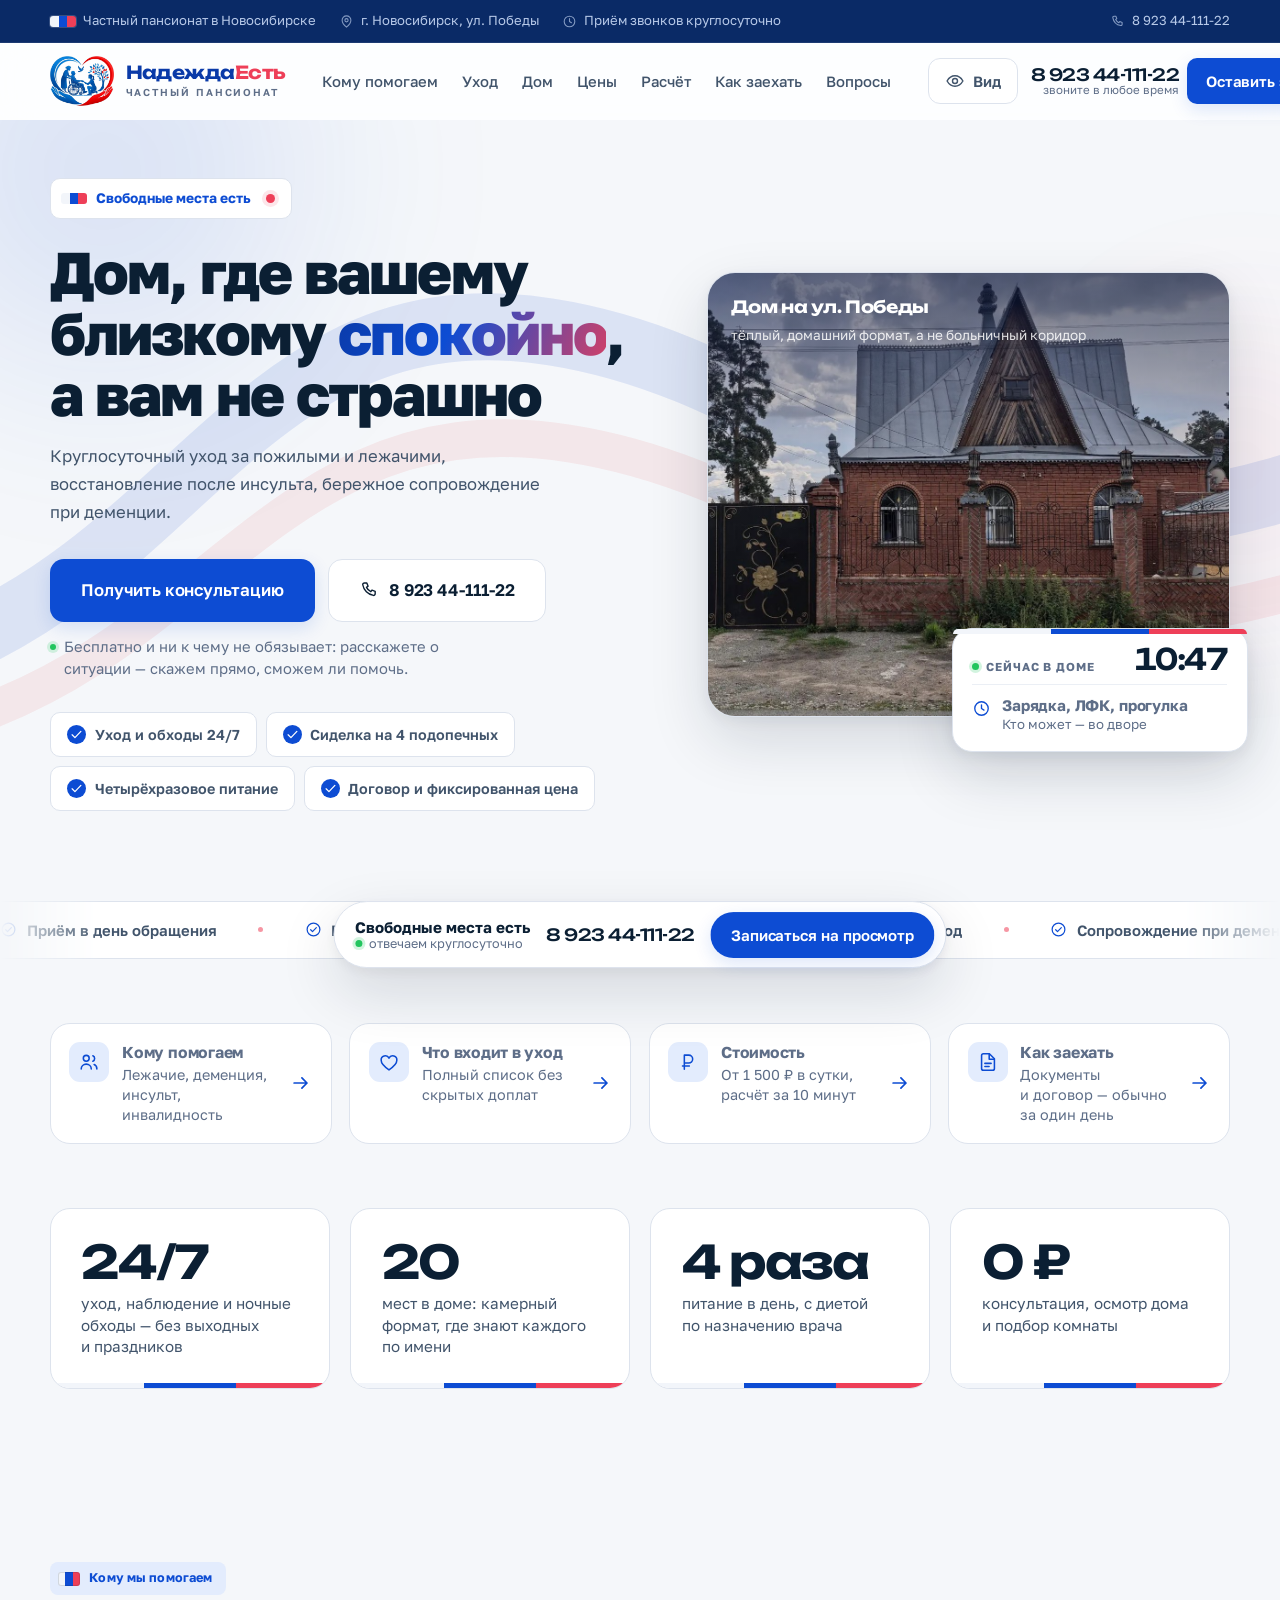
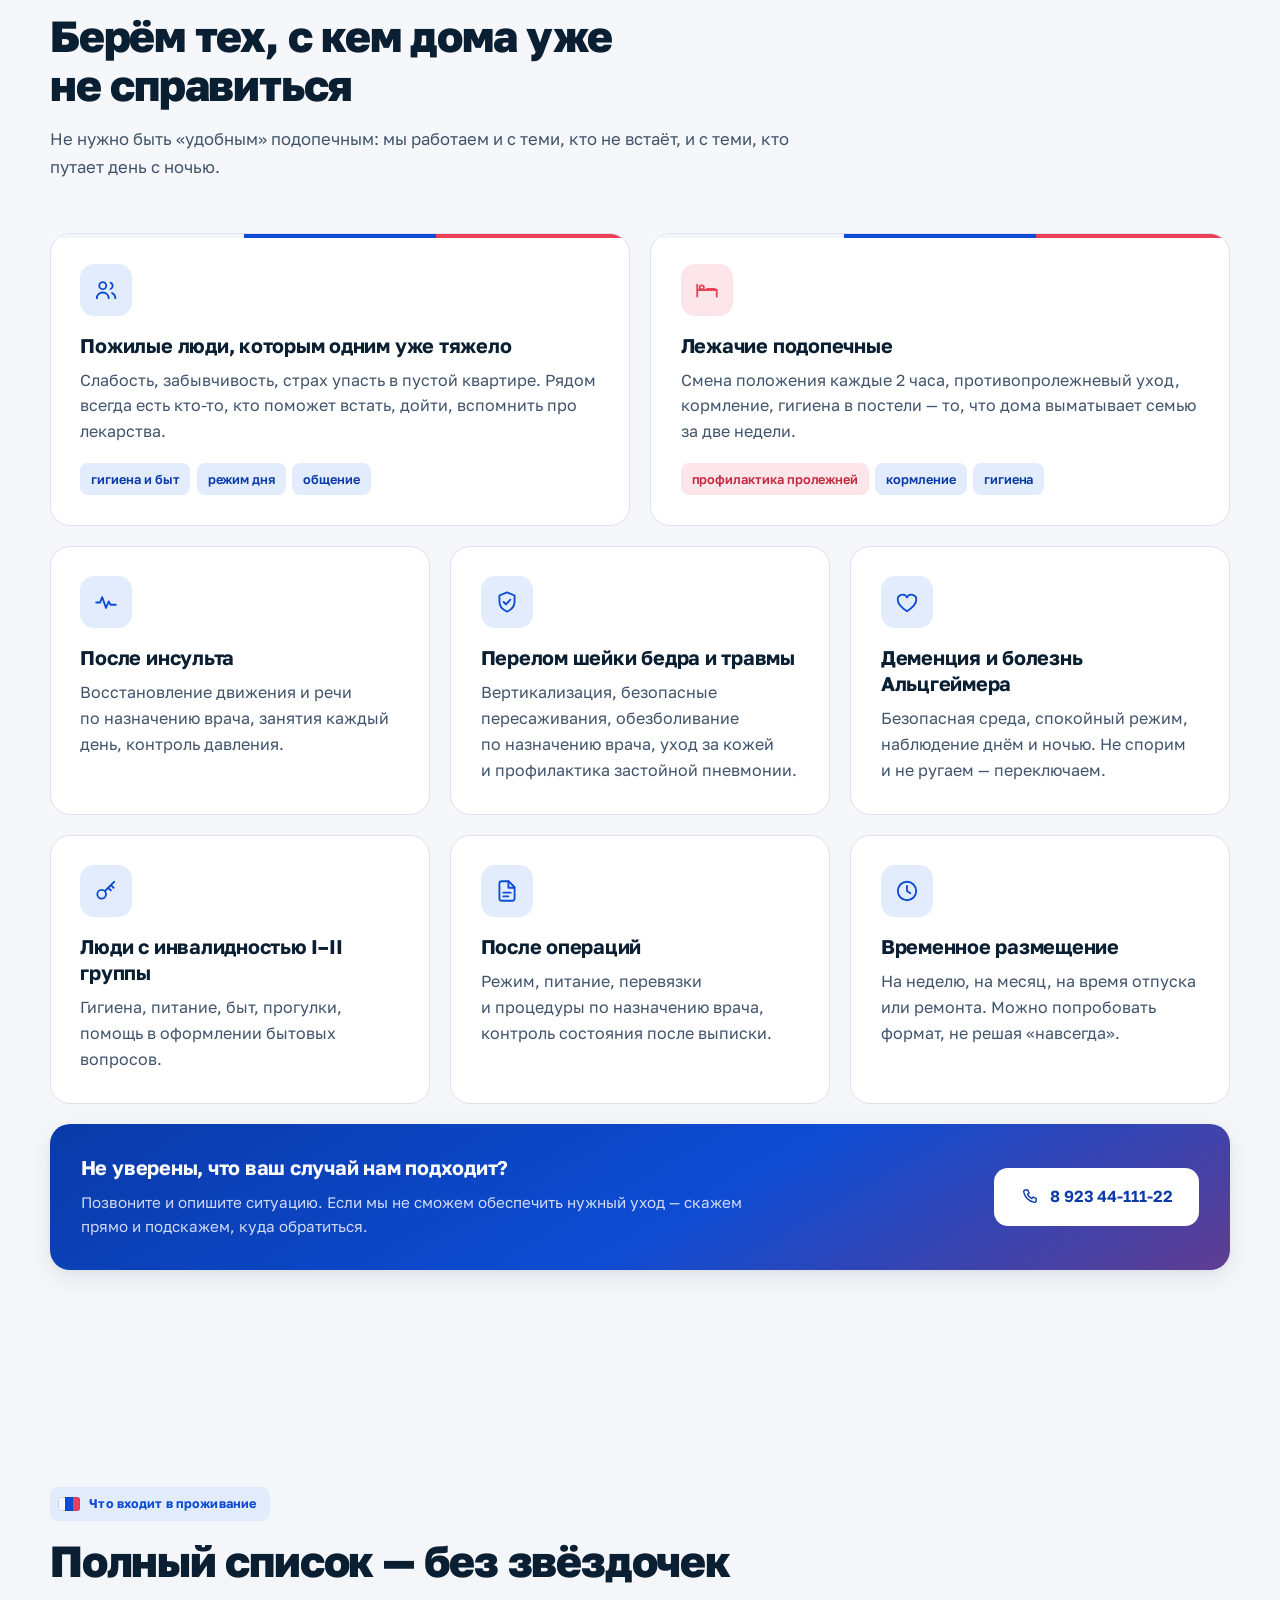
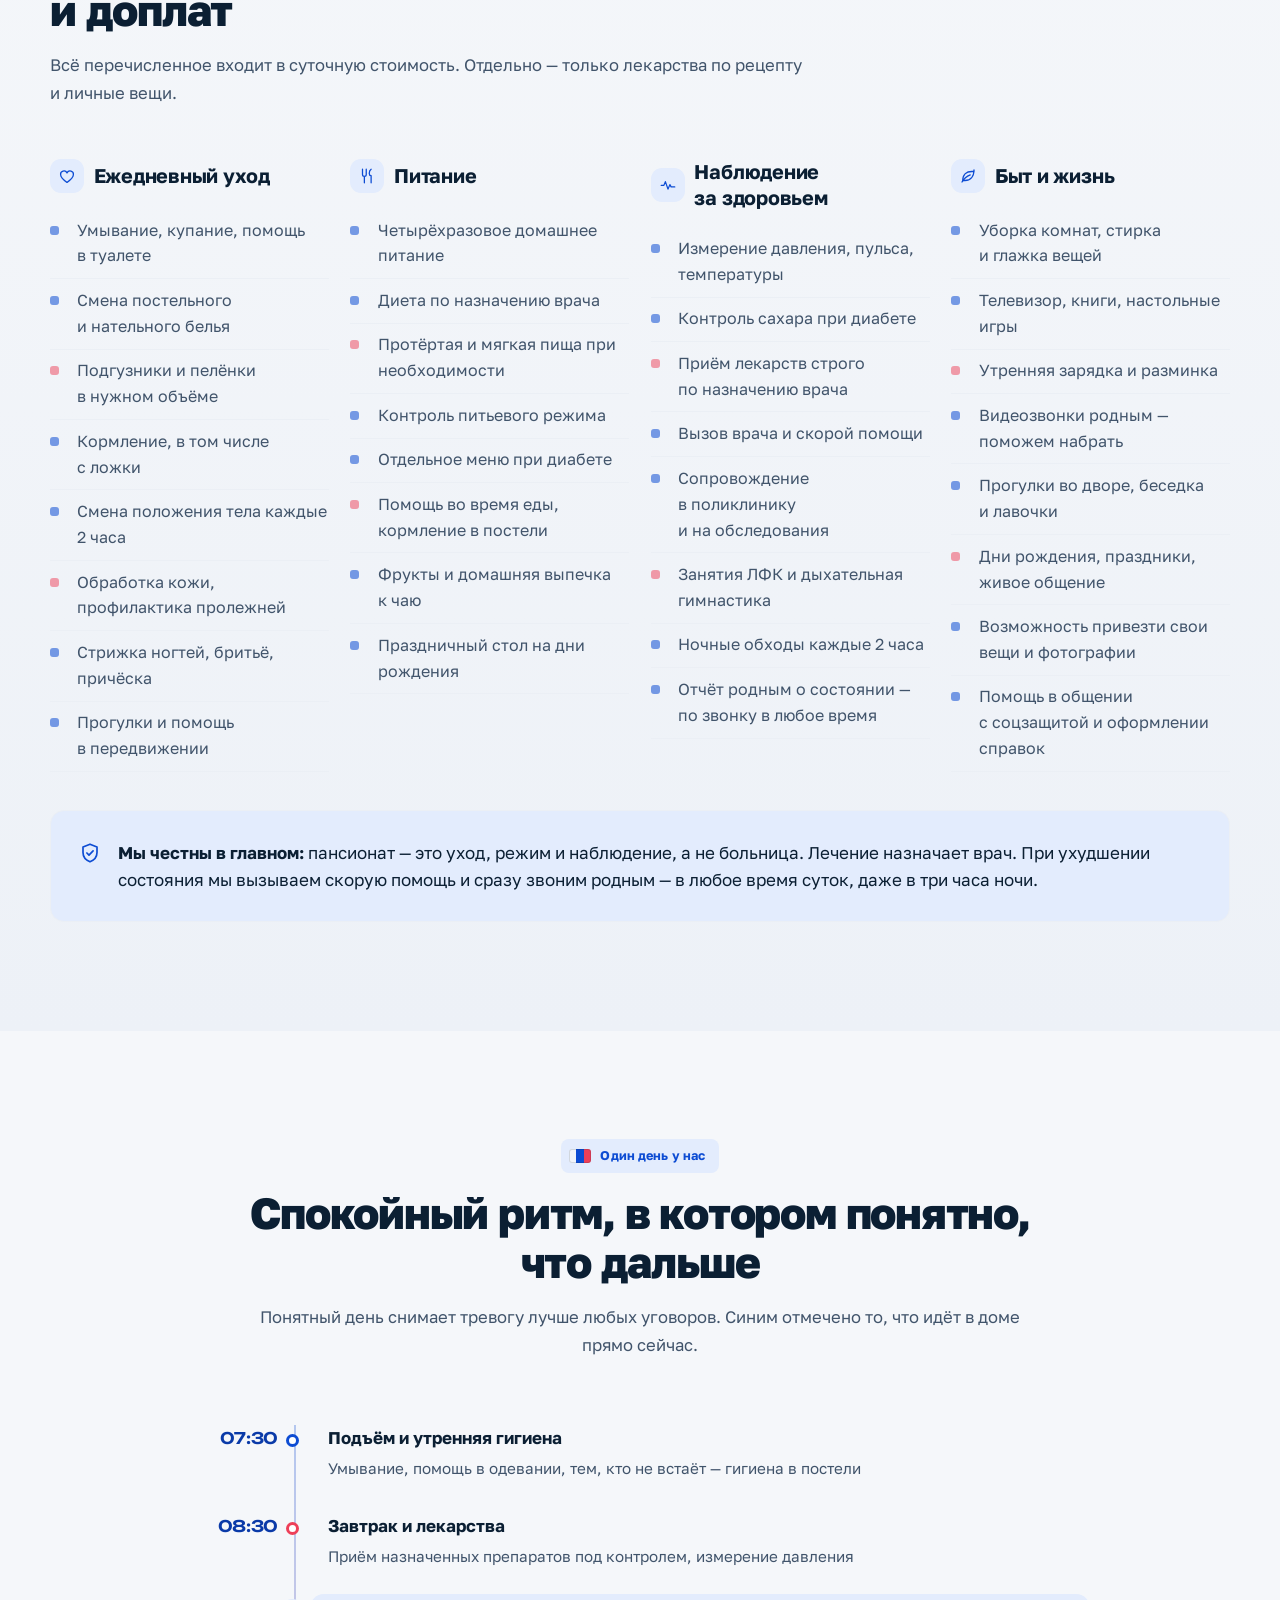
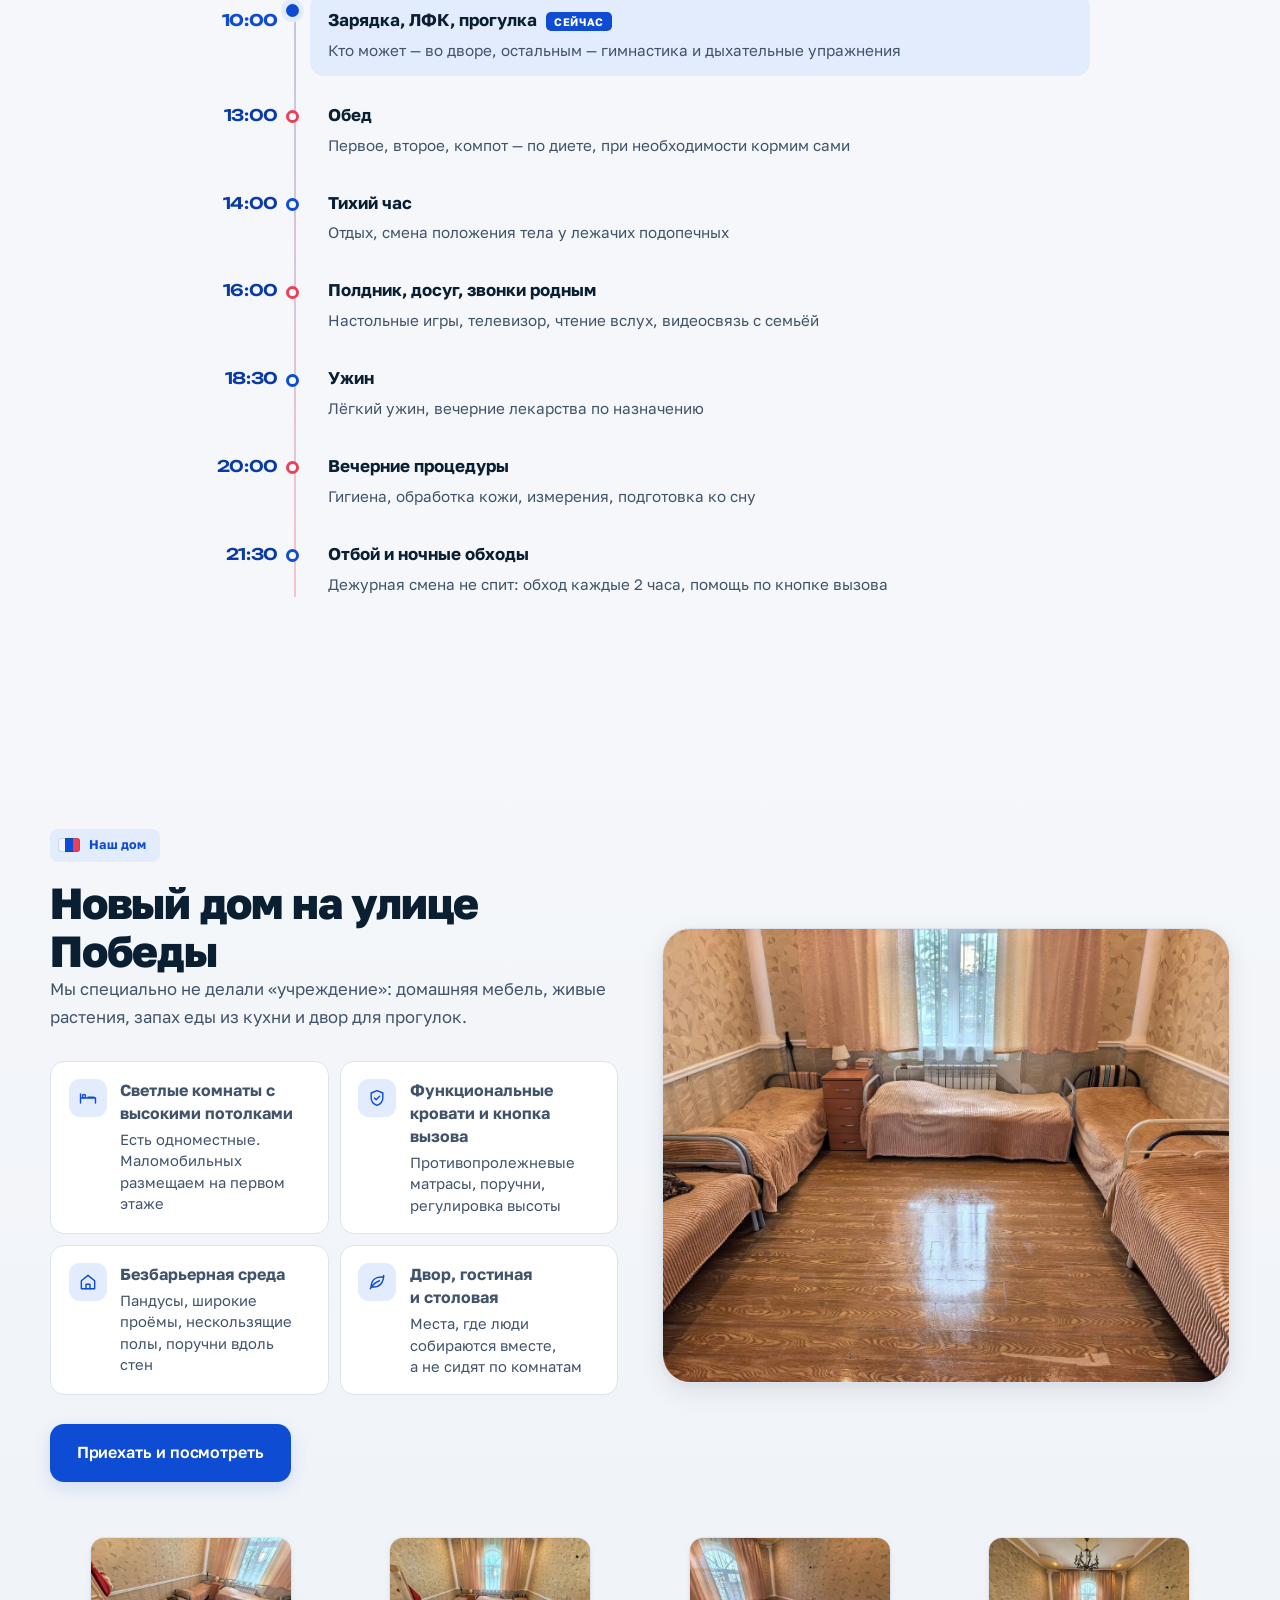
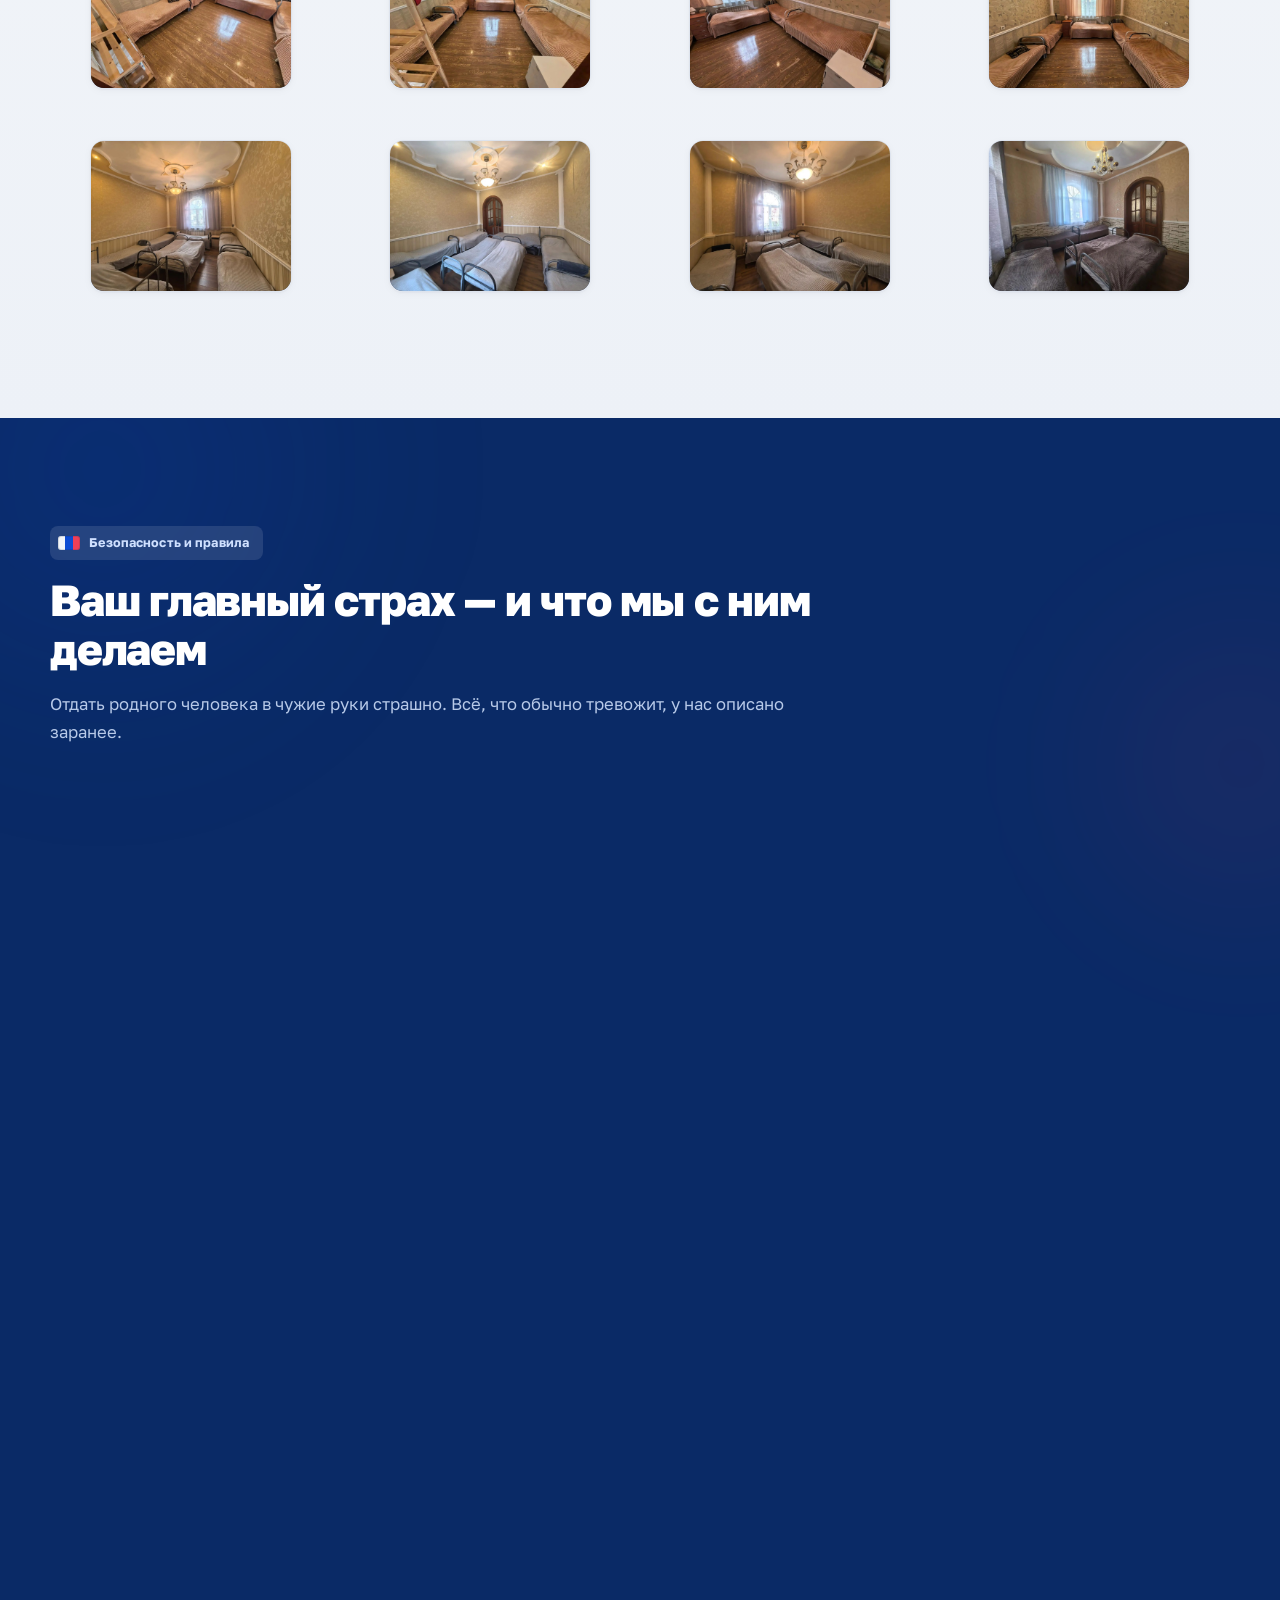
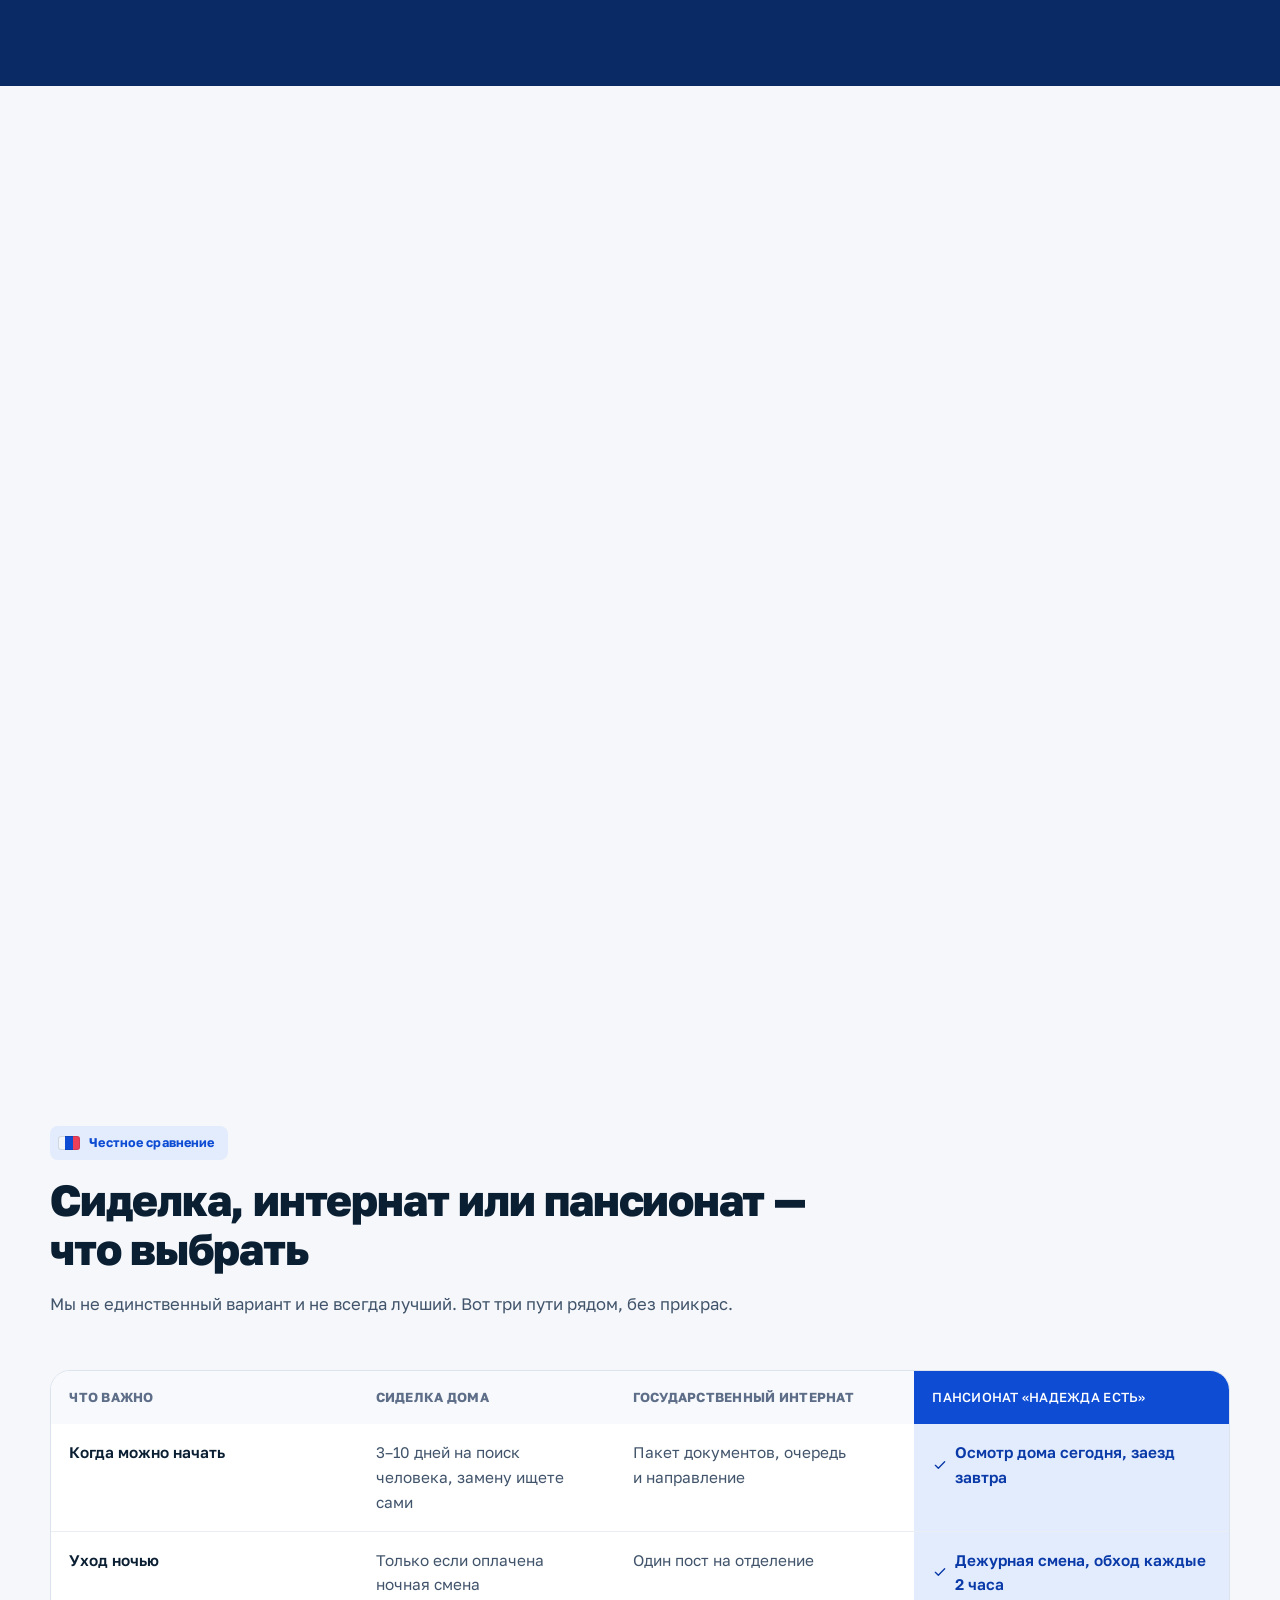
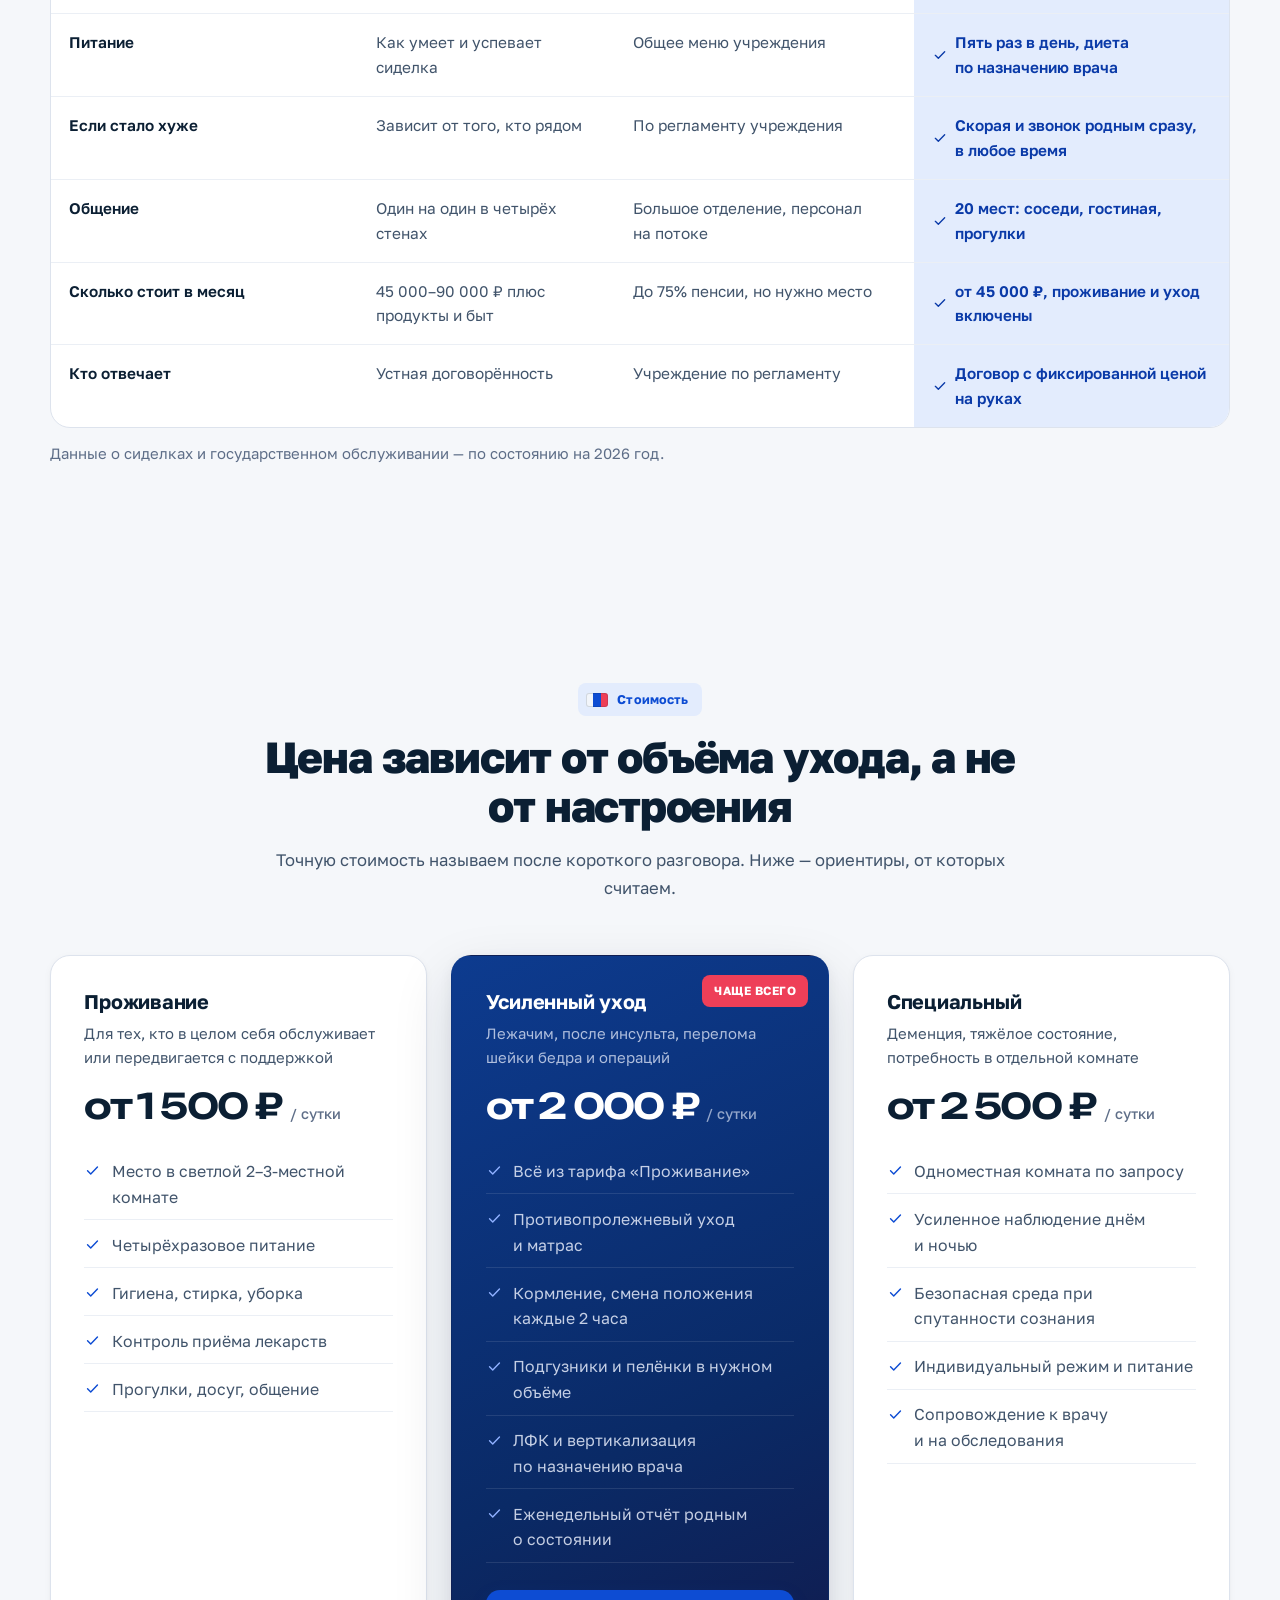
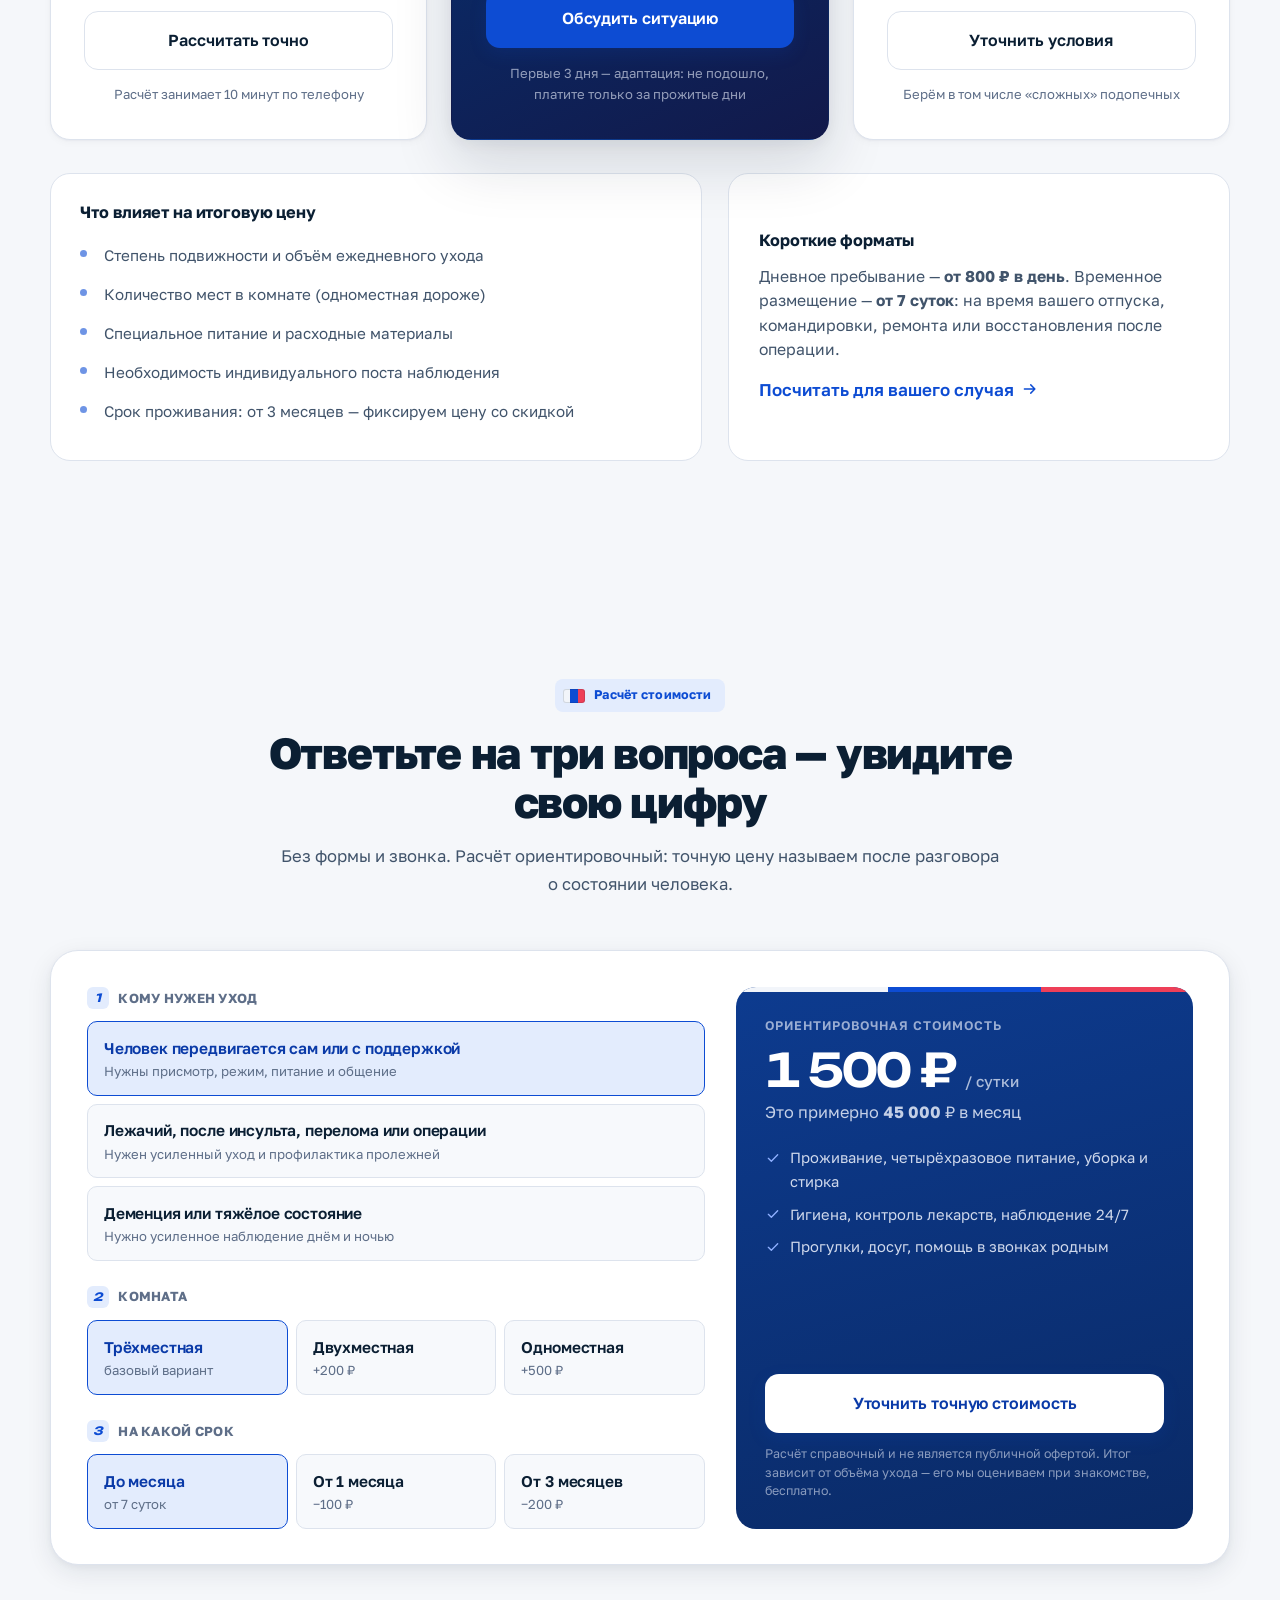
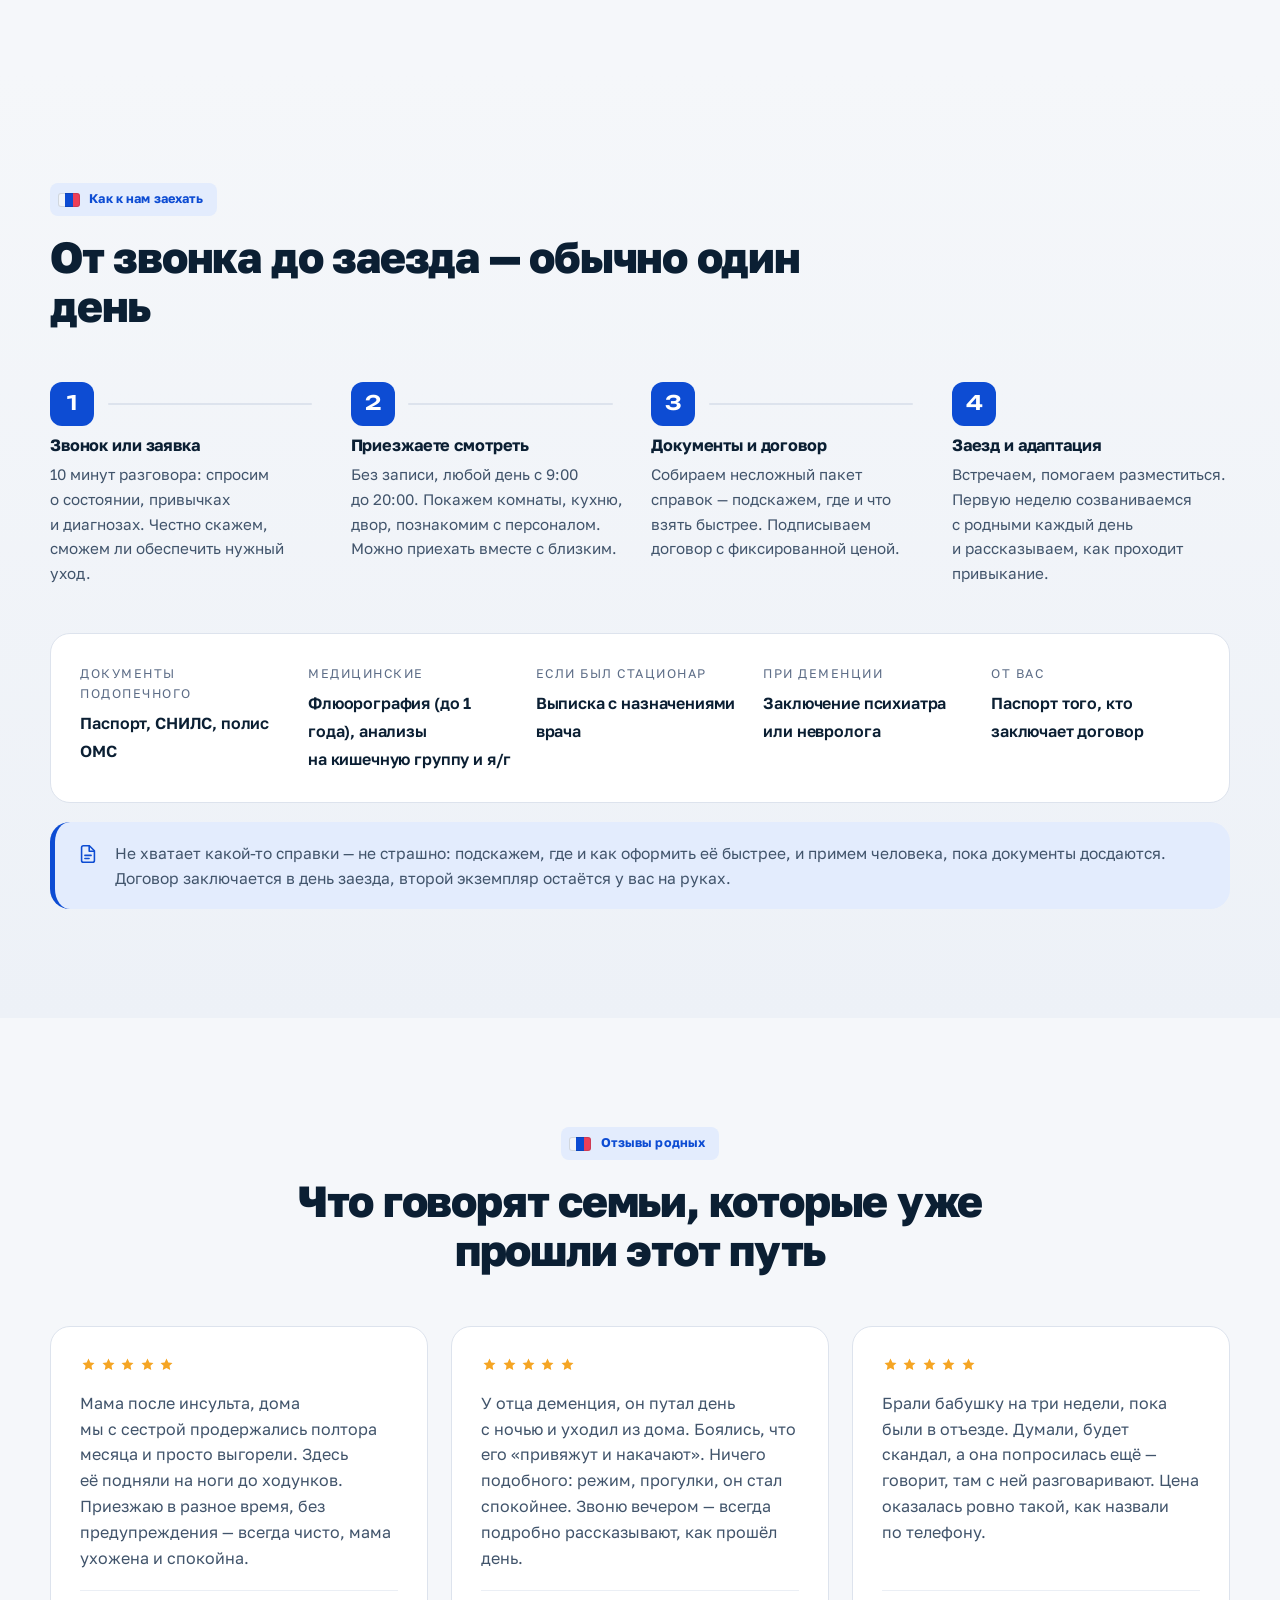
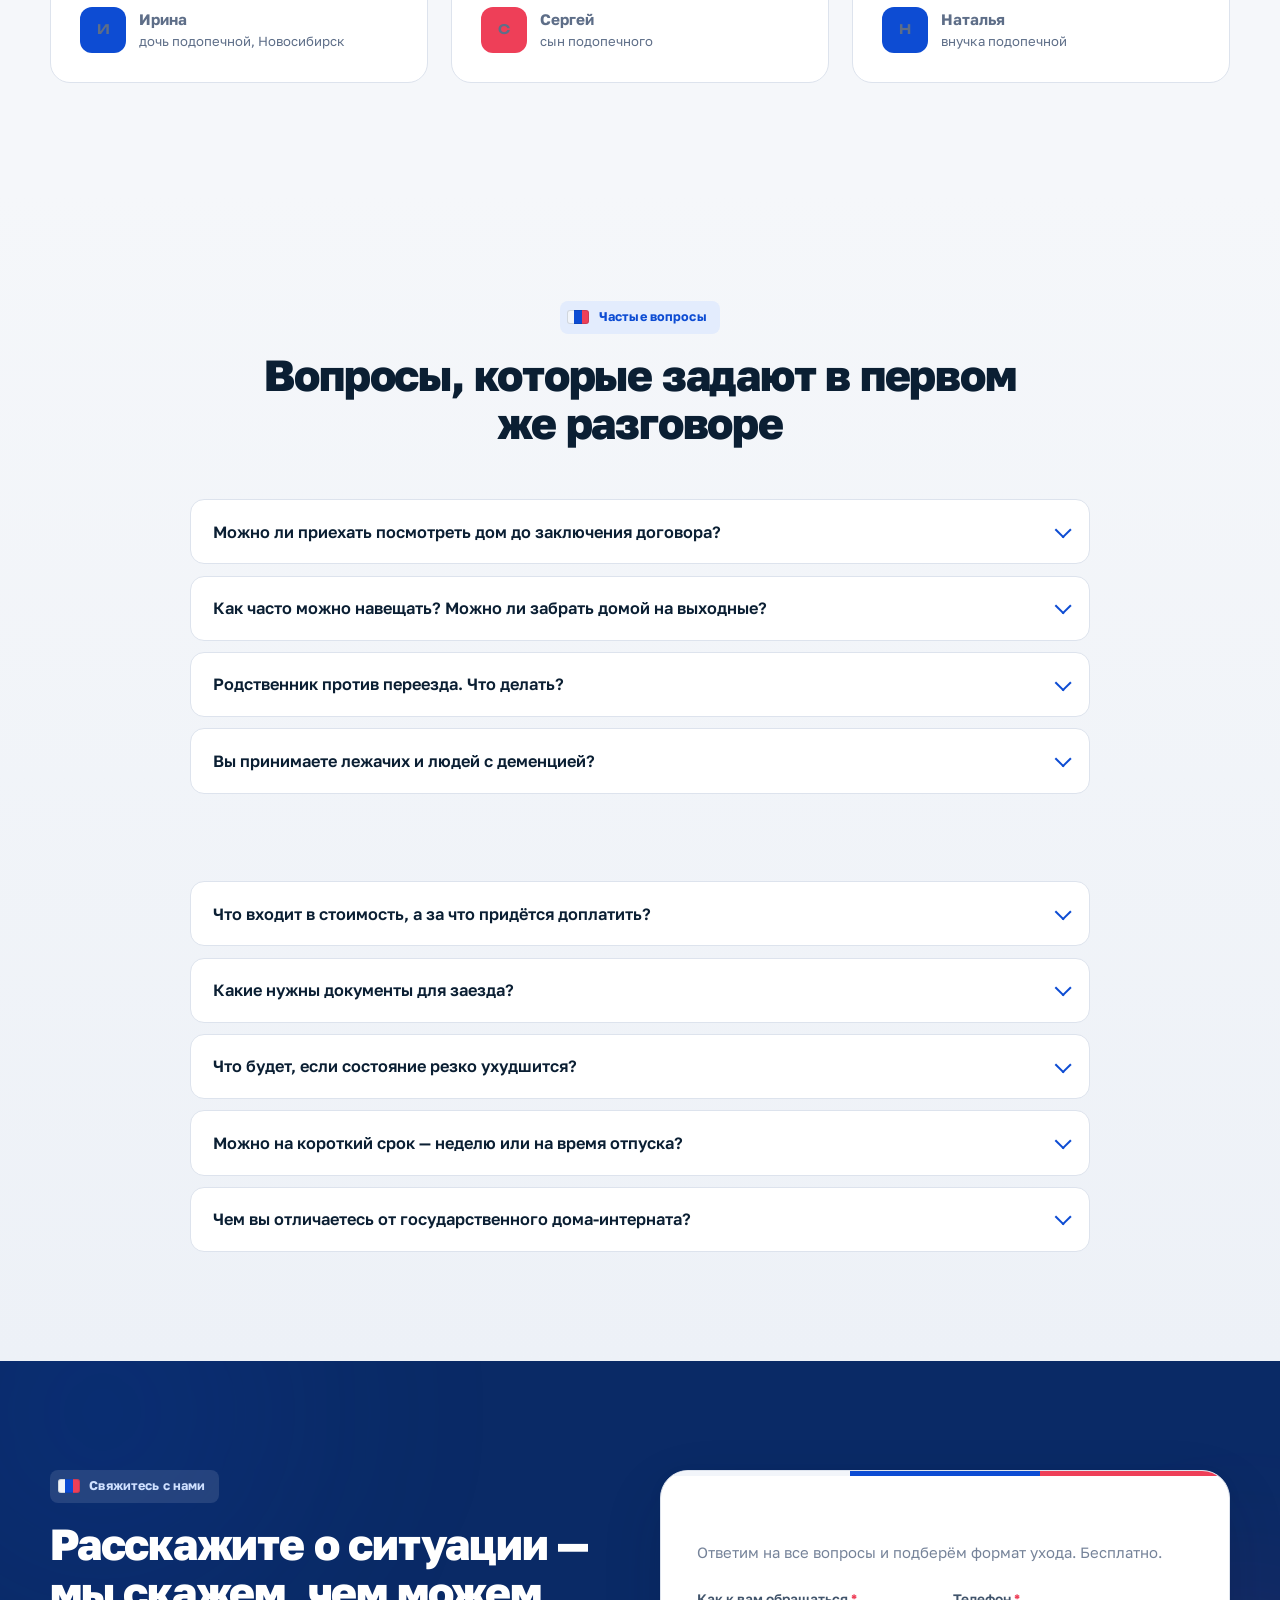
==== commit 02f296ce: "Настоящие фотографии дома на Победы, 38: фасад на первый экран, восемь кадров в галерею. Питание чет" ====
--- a/index.html
+++ b/index.html
@@ -4,7 +4,7 @@
 <meta charset="utf-8">
 <meta name="viewport" content="width=device-width, initial-scale=1, viewport-fit=cover">
 <title>«Надежда Есть» — частный пансионат для пожилых и людей с инвалидностью в Новосибирске</title>
-<meta name="description" content="Частный пансионат «Надежда Есть» на ул. Победы в Новосибирске: круглосуточный уход за пожилыми и лежачими, восстановление после инсульта и перелома шейки бедра, сопровождение при деменции, помощь людям с инвалидностью. Сиделки 24/7, пятиразовое питание, договор с фиксированной ценой. Размещение от 1 500 ₽ в сутки.">
+<meta name="description" content="Частный пансионат «Надежда Есть» на ул. Победы в Новосибирске: круглосуточный уход за пожилыми и лежачими, восстановление после инсульта и перелома шейки бедра, сопровождение при деменции, помощь людям с инвалидностью. Сиделки 24/7, четырёхразовое питание, договор с фиксированной ценой. Размещение от 1 500 ₽ в сутки.">
 <meta name="keywords" content="частный пансионат Новосибирск, дом престарелых, пансионат для пожилых, уход за лежачими, деменция, после инсульта, дом инвалидов, сиделка">
 <meta name="robots" content="noindex, nofollow">
 <link rel="canonical" href="https://nadegdayest.ru/">
@@ -13,7 +13,7 @@
 <meta property="og:locale" content="ru_RU">
 <meta property="og:site_name" content="Надежда Есть — частный пансионат">
 <meta property="og:title" content="«Надежда Есть» — частный пансионат для пожилых и людей с инвалидностью">
-<meta property="og:description" content="Дом на улице Победы: уход 24/7, сиделки, пятиразовое питание, восстановление после инсульта и травм, сопровождение при деменции. Приезжайте посмотреть — без записи.">
+<meta property="og:description" content="Дом на улице Победы: уход 24/7, сиделки, четырёхразовое питание, восстановление после инсульта и травм, сопровождение при деменции. Приезжайте посмотреть — без записи.">
 <meta property="og:image" content="https://nadegdayest.ru/img/og-image.jpg">
 <meta property="og:image:width" content="1200">
 <meta property="og:image:height" content="630">
@@ -28,7 +28,7 @@
 <link rel="preconnect" href="https://fonts.googleapis.com">
 <link rel="preconnect" href="https://fonts.gstatic.com" crossorigin>
 <link href="https://fonts.googleapis.com/css2?family=Golos+Text:wght@400;500;600;700;800;900&family=Unbounded:wght@500;600;700&display=swap" rel="stylesheet">
-<link rel="stylesheet" href="css/style.css?v=26">
+<link rel="stylesheet" href="css/style.css?v=28">
 <noscript><style>.rv{opacity:1!important;transform:none!important}.shot-ph{display:none}</style></noscript>
 </head>
 <body>
@@ -182,15 +182,14 @@
         <div class="hero-chips">
           <span class="chip"><svg><use href="#i-check"/></svg> Уход и обходы 24/7</span>
           <span class="chip"><svg><use href="#i-check"/></svg> Сиделка на 4 подопечных</span>
-          <span class="chip"><svg><use href="#i-check"/></svg> Пятиразовое питание</span>
+          <span class="chip"><svg><use href="#i-check"/></svg> Четырёхразовое питание</span>
           <span class="chip"><svg><use href="#i-check"/></svg> Договор и фиксированная цена</span>
         </div>
       </div>
 
       <div class="hero-visual rv in rv-d2">
         <div class="hero-photo">
-          <div class="shot-ph"><svg><use href="#i-camera"/></svg><span>ФОТО ДОМА НА УЛ. ПОБЕДЫ<br>img/hero-dom.jpg</span></div>
-          <img src="img/hero-dom.jpg" alt="Дом частного пансионата «Надежда Есть» на улице Победы в Новосибирске" data-ph="1">
+          <img src="img/hero-dom.jpg" alt="Дом частного пансионата «Надежда Есть» на улице Победы, 38 в Новосибирске" fetchpriority="high">
           <div class="photo-cap">
             <b>Дом на ул. Победы</b><span>тёплый, домашний формат, а не больничный коридор</span>
           </div>
@@ -265,7 +264,7 @@
     <div class="stats">
       <div class="stat rv"><b>24/7</b><span>уход, наблюдение и ночные обходы — без выходных и праздников</span></div>
       <div class="stat rv rv-d1"><b><span data-count="20">20</span></b><span>мест в доме: камерный формат, где знают каждого по имени</span></div>
-      <div class="stat rv rv-d2"><b><span data-count="5">5</span> раз</b><span>питание в день, с диетой по назначению врача</span></div>
+      <div class="stat rv rv-d2"><b><span data-count="4">4</span> раза</b><span>питание в день, с диетой по назначению врача</span></div>
       <div class="stat rv rv-d3"><b>0 ₽</b><span>консультация, осмотр дома и подбор комнаты</span></div>
     </div>
   </div>
@@ -369,7 +368,7 @@
       <details class="incl-col disc rv rv-d1" open>
           <summary><i><svg><use href="#i-food"/></svg></i> Питание</summary>
           <div class="disc-body"><ul class="incl-list">
-          <li>Пятиразовое домашнее питание</li>
+          <li>Четырёхразовое домашнее питание</li>
           <li>Диета по назначению врача</li>
           <li>Протёртая и мягкая пища при необходимости</li>
           <li>Контроль питьевого режима</li>
@@ -448,7 +447,7 @@
         <h2>Новый дом на улице Победы</h2>
         <p class="lede">Мы специально не делали «учреждение»: домашняя мебель, живые растения, запах еды из кухни и двор для прогулок.</p>
         <div class="facts">
-          <div class="fact"><svg><use href="#i-bed"/></svg><span><b>Светлые 2–3-местные комнаты</b><span>Есть одноместные. Маломобильных размещаем на первом этаже</span></span></div>
+          <div class="fact"><svg><use href="#i-bed"/></svg><span><b>Светлые комнаты с высокими потолками</b><span>Есть одноместные. Маломобильных размещаем на первом этаже</span></span></div>
           <div class="fact"><svg><use href="#i-shield"/></svg><span><b>Функциональные кровати и кнопка вызова</b><span>Противопролежневые матрасы, поручни, регулировка высоты</span></span></div>
           <div class="fact"><svg><use href="#i-home"/></svg><span><b>Безбарьерная среда</b><span>Пандусы, широкие проёмы, нескользящие полы, поручни вдоль стен</span></span></div>
           <div class="fact"><svg><use href="#i-leaf"/></svg><span><b>Двор, гостиная и столовая</b><span>Места, где люди собираются вместе, а не сидят по комнатам</span></span></div>
@@ -457,16 +456,19 @@
       </div>
 
       <div class="split-media rv rv-d2">
-        <div class="shot-ph"><svg><use href="#i-camera"/></svg><span>ГЛАВНОЕ ФОТО ДОМА<br>img/dom-1.jpg</span></div>
-        <img src="img/dom-1.jpg" alt="Гостиная пансионата «Надежда Есть»" data-ph="1">
-      </div>
-    </div>
-
-    <div class="gallery rv" style="margin-top:clamp(1.6rem,3vw,2.6rem)">
-      <figure class="shot"><div class="shot-ph"><svg><use href="#i-camera"/></svg><span>img/gal-1.jpg</span></div><img src="img/gal-1.jpg" alt="Комната для проживания" data-ph="1"><figcaption>Комнаты</figcaption></figure>
-      <figure class="shot"><div class="shot-ph"><svg><use href="#i-camera"/></svg><span>img/gal-2.jpg</span></div><img src="img/gal-2.jpg" alt="Столовая пансионата" data-ph="1"><figcaption>Столовая</figcaption></figure>
-      <figure class="shot"><div class="shot-ph"><svg><use href="#i-camera"/></svg><span>img/gal-3.jpg</span></div><img src="img/gal-3.jpg" alt="Общая гостиная" data-ph="1"><figcaption>Гостиная</figcaption></figure>
-      <figure class="shot"><div class="shot-ph"><svg><use href="#i-camera"/></svg><span>img/gal-4.jpg</span></div><img src="img/gal-4.jpg" alt="Двор для прогулок" data-ph="1"><figcaption>Двор и прогулки</figcaption></figure>
+        <img src="img/dom-1.jpg" alt="Спальня пансионата «Надежда Есть» на улице Победы" loading="lazy">
+      </div>
+    </div>
+
+    <div class="gallery" style="margin-top:clamp(1.6rem,3vw,2.6rem)">
+      <figure class="shot rv"><img src="img/gal-1.jpg" alt="Спальня у окна — пансионат «Надежда Есть» на улице Победы" loading="lazy"><figcaption>Спальня у окна</figcaption></figure>
+      <figure class="shot rv"><img src="img/gal-2.jpg" alt="Свет и высокие потолки — пансионат «Надежда Есть» на улице Победы" loading="lazy"><figcaption>Свет и высокие потолки</figcaption></figure>
+      <figure class="shot rv"><img src="img/gal-3.jpg" alt="Спальня на первом этаже — пансионат «Надежда Есть» на улице Победы" loading="lazy"><figcaption>Спальня на первом этаже</figcaption></figure>
+      <figure class="shot rv"><img src="img/gal-4.jpg" alt="Тумбочка и лампа у каждой кровати — пансионат «Надежда Есть» на улице Победы" loading="lazy"><figcaption>Тумбочка и лампа у каждой кровати</figcaption></figure>
+      <figure class="shot rv"><img src="img/gal-5.jpg" alt="Комната с аркой — пансионат «Надежда Есть» на улице Победы" loading="lazy"><figcaption>Комната с аркой</figcaption></figure>
+      <figure class="shot rv"><img src="img/gal-6.jpg" alt="Место у окна — пансионат «Надежда Есть» на улице Победы" loading="lazy"><figcaption>Место у окна</figcaption></figure>
+      <figure class="shot rv"><img src="img/gal-7.jpg" alt="Спальня с двумя окнами — пансионат «Надежда Есть» на улице Победы" loading="lazy"><figcaption>Спальня с двумя окнами</figcaption></figure>
+      <figure class="shot rv"><img src="img/gal-8.jpg" alt="Кровати с бортиками — пансионат «Надежда Есть» на улице Победы" loading="lazy"><figcaption>Кровати с бортиками</figcaption></figure>
     </div>
   </div>
 </section>
@@ -646,7 +648,7 @@
           <summary>Что входит в тариф</summary>
           <div class="disc-body"><ul class="price-list">
           <li><svg><use href="#i-check"/></svg> Место в светлой 2–3-местной комнате</li>
-          <li><svg><use href="#i-check"/></svg> Пятиразовое питание</li>
+          <li><svg><use href="#i-check"/></svg> Четырёхразовое питание</li>
           <li><svg><use href="#i-check"/></svg> Гигиена, стирка, уборка</li>
           <li><svg><use href="#i-check"/></svg> Контроль приёма лекарств</li>
           <li><svg><use href="#i-check"/></svg> Прогулки, досуг, общение</li>
@@ -762,7 +764,7 @@
         <div class="calc-day"><span id="calc-day">1 500</span> ₽ <small>/ сутки</small></div>
         <div class="calc-month">Это примерно <b id="calc-month">45 000</b> ₽ в месяц</div>
         <ul class="calc-inc" id="calc-inc">
-          <li><svg><use href="#i-check"/></svg> Проживание, пятиразовое питание, уборка и стирка</li>
+          <li><svg><use href="#i-check"/></svg> Проживание, четырёхразовое питание, уборка и стирка</li>
           <li><svg><use href="#i-check"/></svg> Гигиена, контроль лекарств, наблюдение 24/7</li>
           <li><svg><use href="#i-check"/></svg> Прогулки, досуг, помощь в звонках родным</li>
         </ul>
@@ -847,7 +849,7 @@
       <details class="q rv"><summary>Родственник против переезда. Что делать?</summary><div class="a">Это нормальная реакция, и давить нельзя. Обычно помогает приехать вместе и просто посмотреть, а затем попробовать короткий формат — неделю или две. Почти всегда решает не уговор, а то, что человек видит своими глазами: чисто, кормят, разговаривают.</div></details>
       <details class="q rv"><summary>Вы принимаете лежачих и людей с деменцией?</summary><div class="a">Да. Для лежачих — противопролежневый уход, кормление, смена положения каждые 2 часа. Для людей с деменцией — безопасная среда, спокойный режим и наблюдение днём и ночью. Мы заранее обсуждаем состояние, чтобы правильно рассчитать формат ухода.</div></details>
       <details class="q rv"><summary>Есть ли медработник и кто даёт лекарства?</summary><div class="a">За приём препаратов отвечает дежурная смена — строго по назначениям лечащего врача и в тех дозировках, что указаны в выписке. Мы измеряем давление, пульс, температуру и сахар, а при ухудшении вызываем врача или скорую и сразу сообщаем родным. Мы не медицинская организация и не назначаем лечение сами.</div></details>
-      <details class="q rv"><summary>Что входит в стоимость, а за что придётся доплатить?</summary><div class="a">В суточную стоимость входит проживание, пятиразовое питание, весь ежедневный уход, гигиенические расходники, стирка, уборка, досуг и наблюдение. Отдельно оплачиваются только лекарства по рецепту, личные вещи и платные обследования вне дома. Никаких «доплат за тяжесть» сверх договора.</div></details>
+      <details class="q rv"><summary>Что входит в стоимость, а за что придётся доплатить?</summary><div class="a">В суточную стоимость входит проживание, четырёхразовое питание, весь ежедневный уход, гигиенические расходники, стирка, уборка, досуг и наблюдение. Отдельно оплачиваются только лекарства по рецепту, личные вещи и платные обследования вне дома. Никаких «доплат за тяжесть» сверх договора.</div></details>
       <details class="q rv"><summary>Какие нужны документы для заезда?</summary><div class="a">Паспорт подопечного и заказчика, СНИЛС, полис ОМС, флюорография давностью до года, анализы на кишечную группу и яйца глист. При выписке из больницы — выписной эпикриз, при деменции — заключение психиатра или невролога. Чего-то не хватает — подскажем, где получить быстрее.</div></details>
       <details class="q rv"><summary>Что будет, если состояние резко ухудшится?</summary><div class="a">Дежурная смена вызывает скорую помощь и одновременно звонит родным — в любое время суток. Мы сопровождаем человека до приезда бригады и передаём врачам всю информацию: назначения, динамику, измерения за последние дни.</div></details>
       <details class="q rv"><summary>Можно на короткий срок — неделю или на время отпуска?</summary><div class="a">Да, минимальный срок — 7 суток. Есть и дневное пребывание. Многие семьи так и знакомятся с нами: сначала берут «попробовать», потом остаются на долгий срок.</div></details>
@@ -1061,7 +1063,7 @@
   "areaServed": "Новосибирск и Новосибирская область"
 }
 </script>
-<script src="js/app.js?v=26" defer></script>
+<script src="js/app.js?v=28" defer></script>
 
 <script>
 document.addEventListener('submit', function (e) {
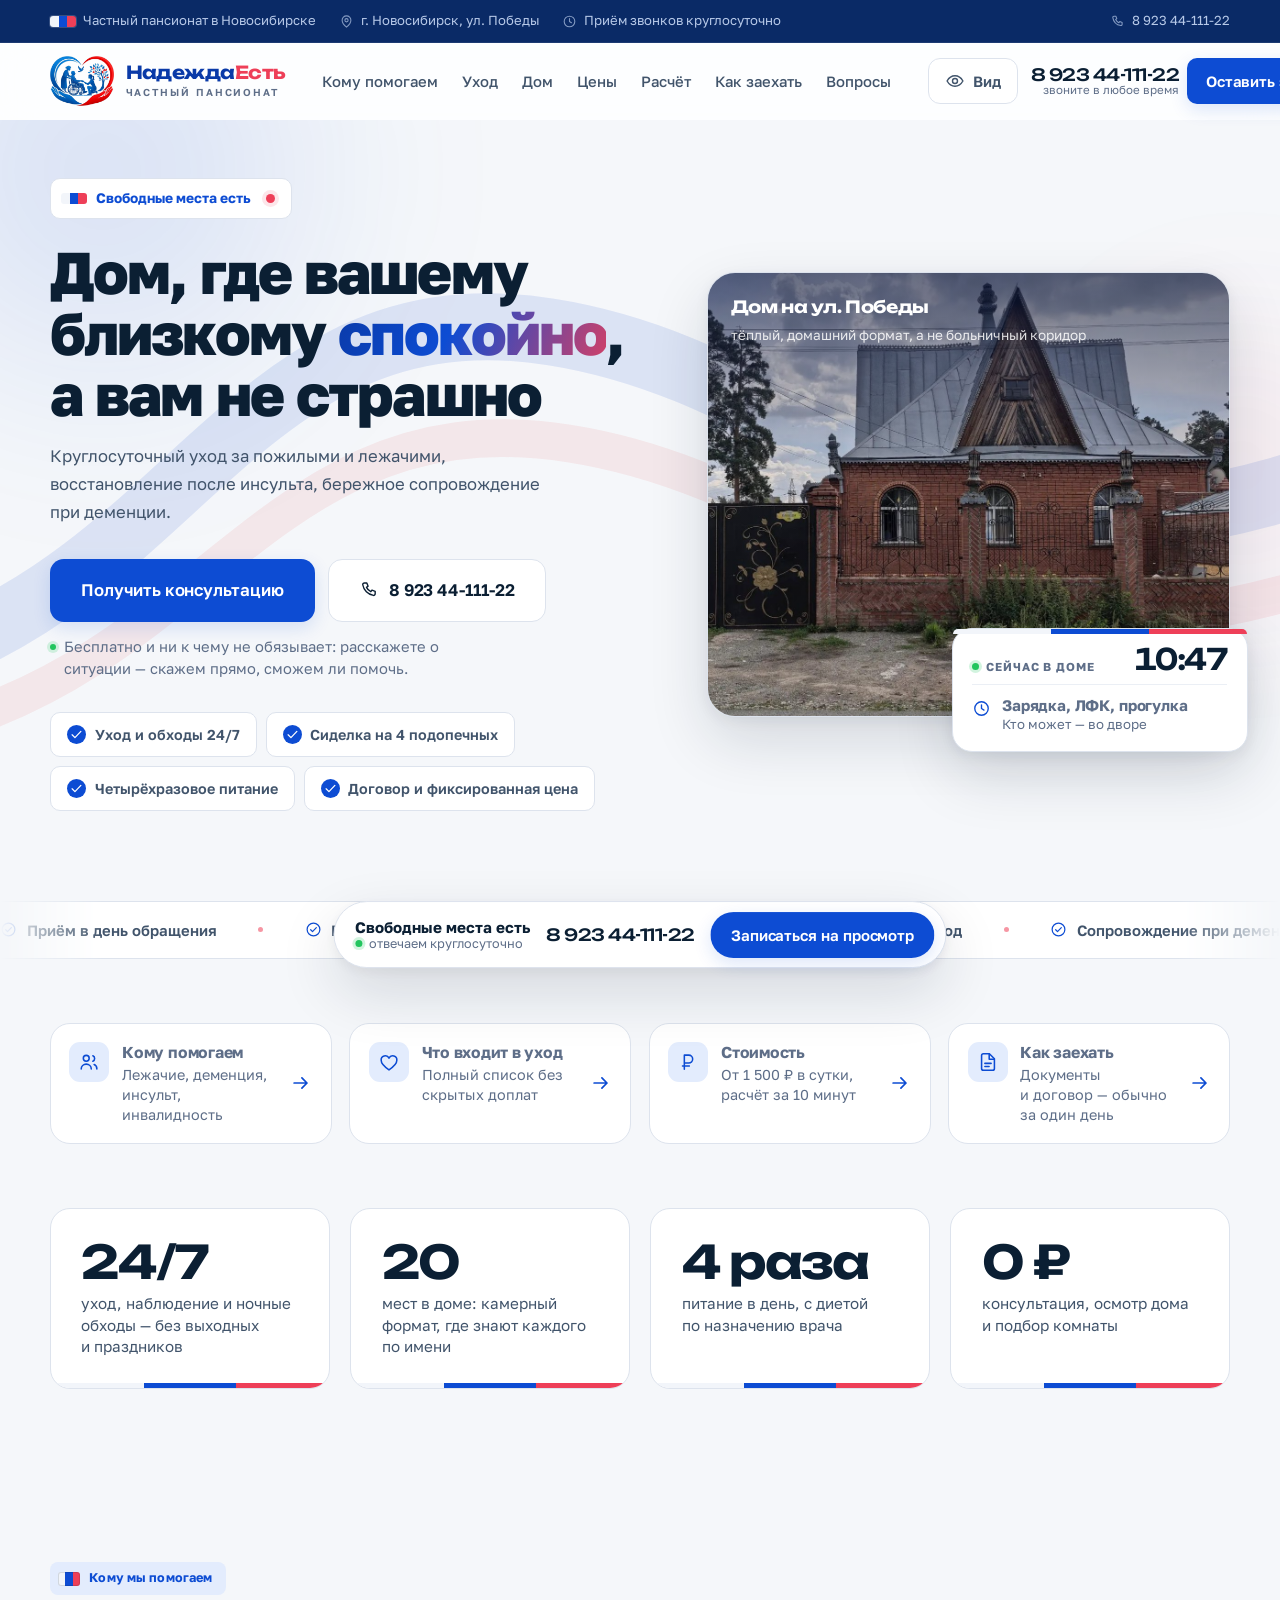
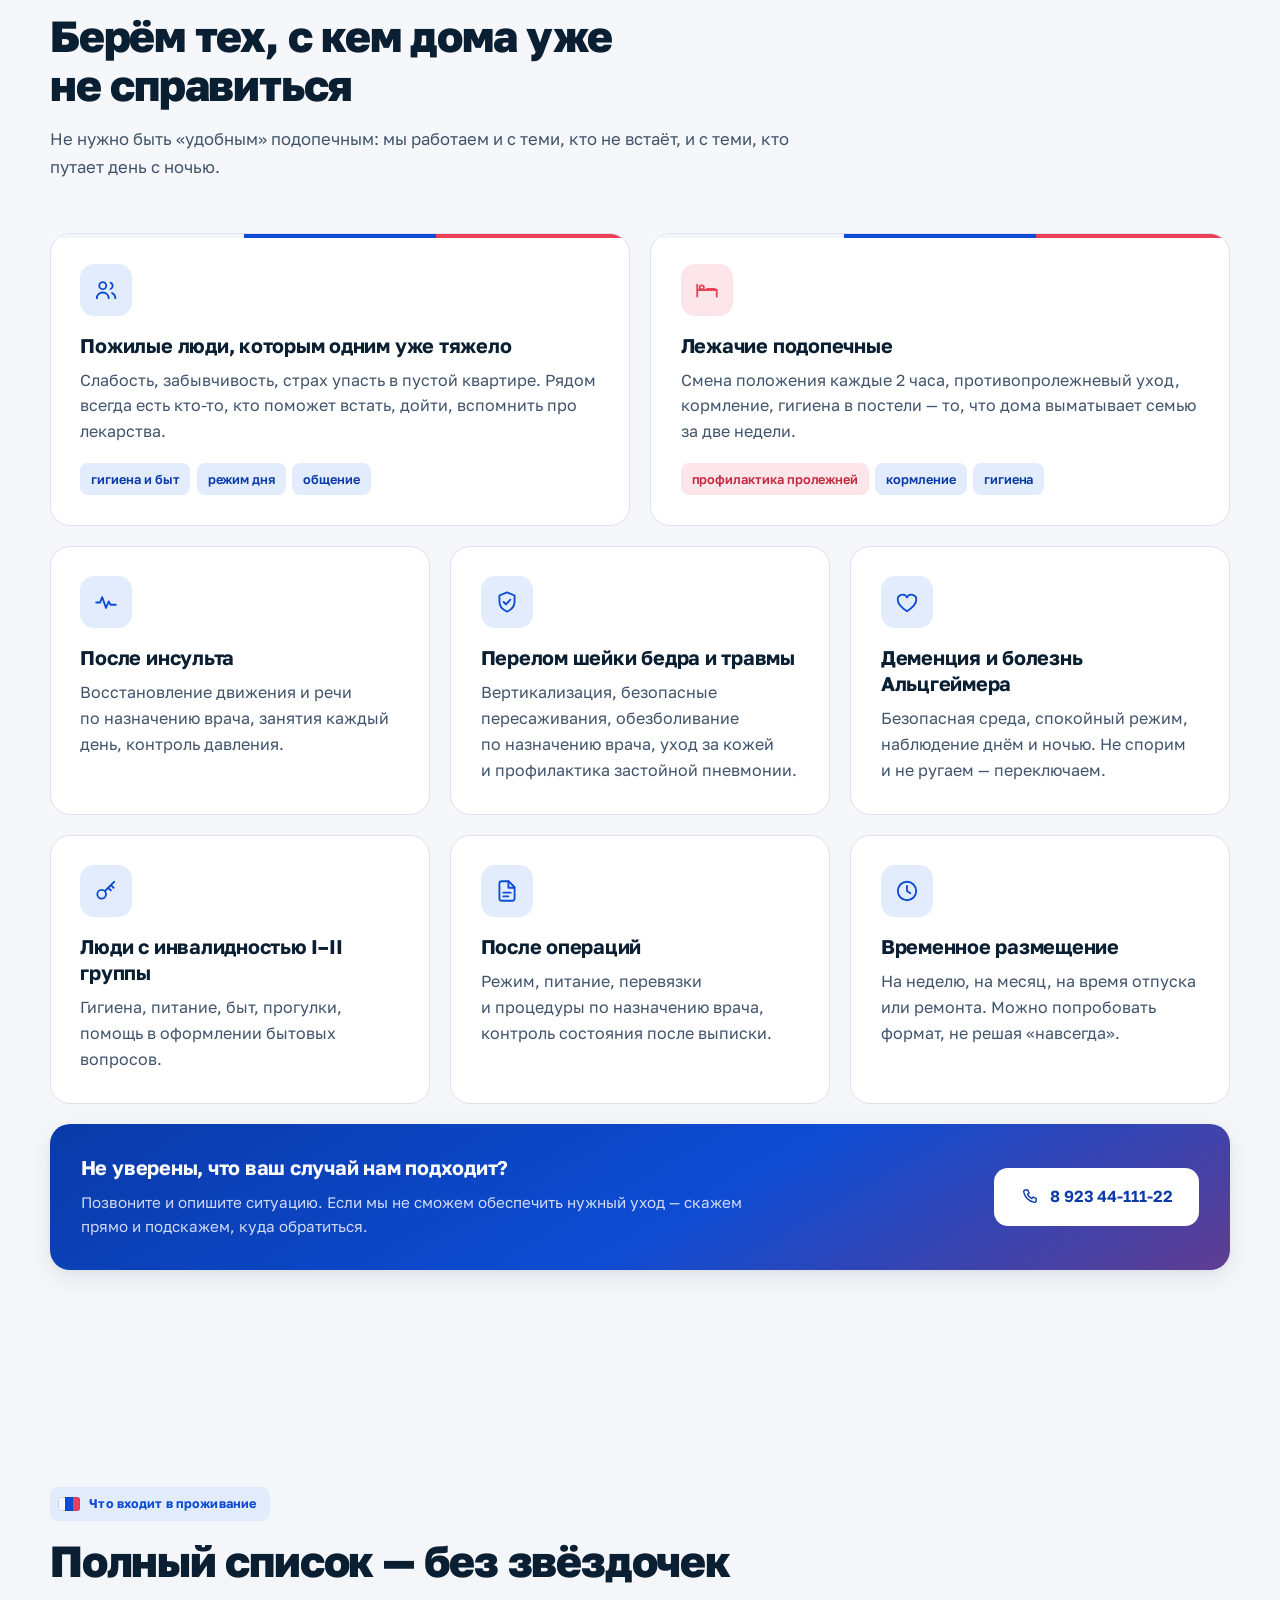
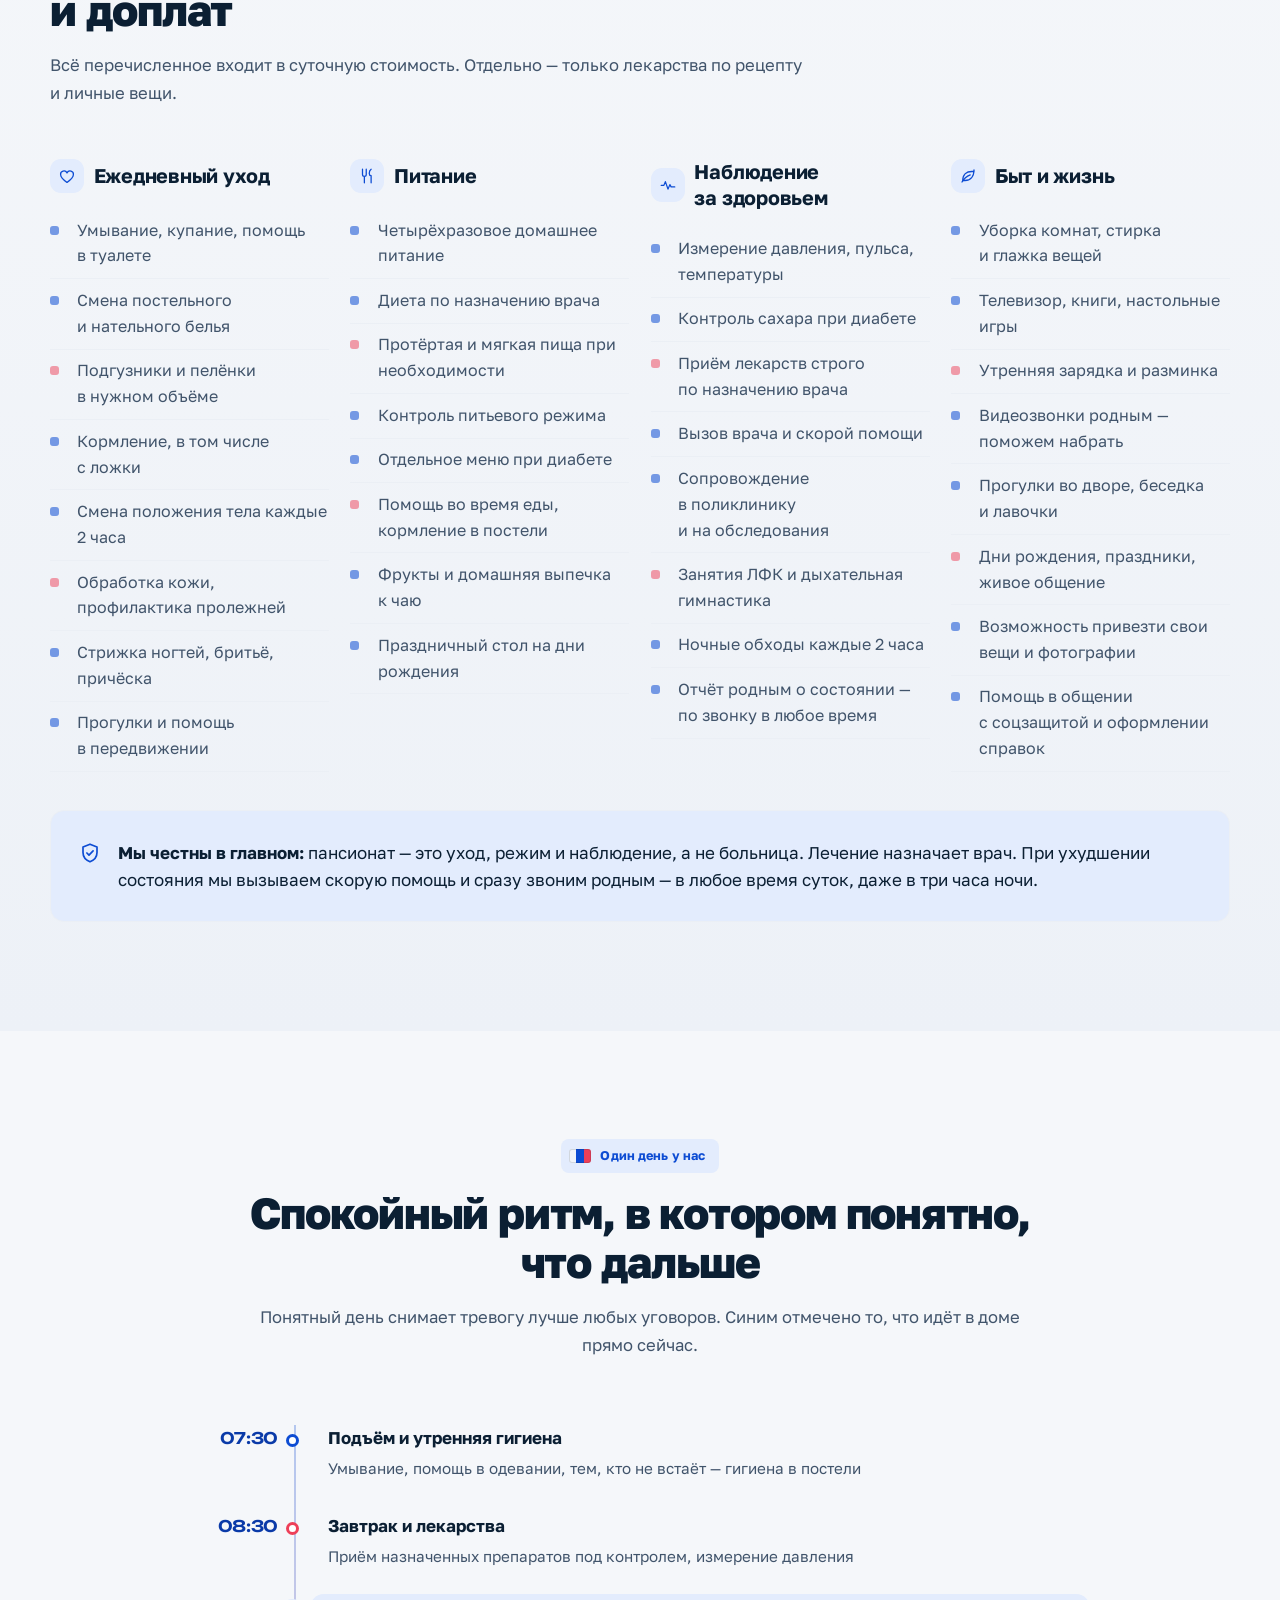
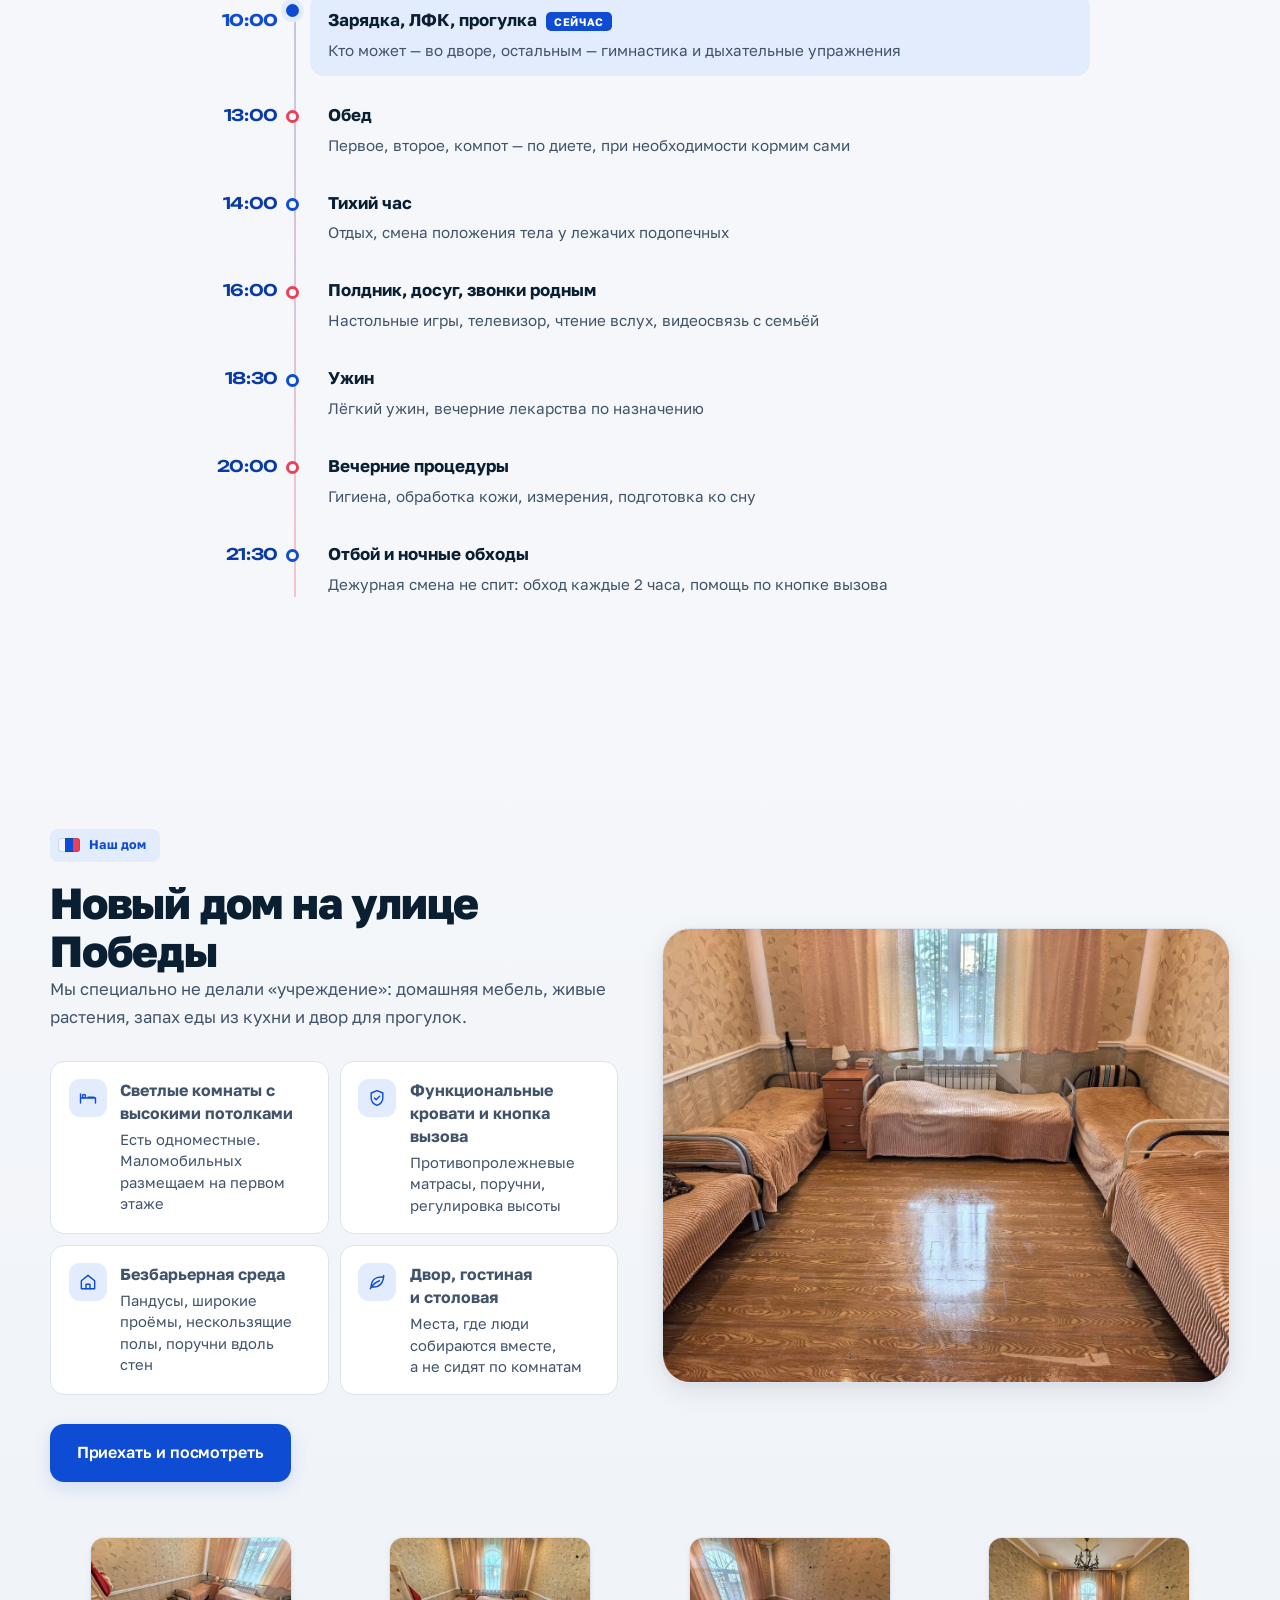
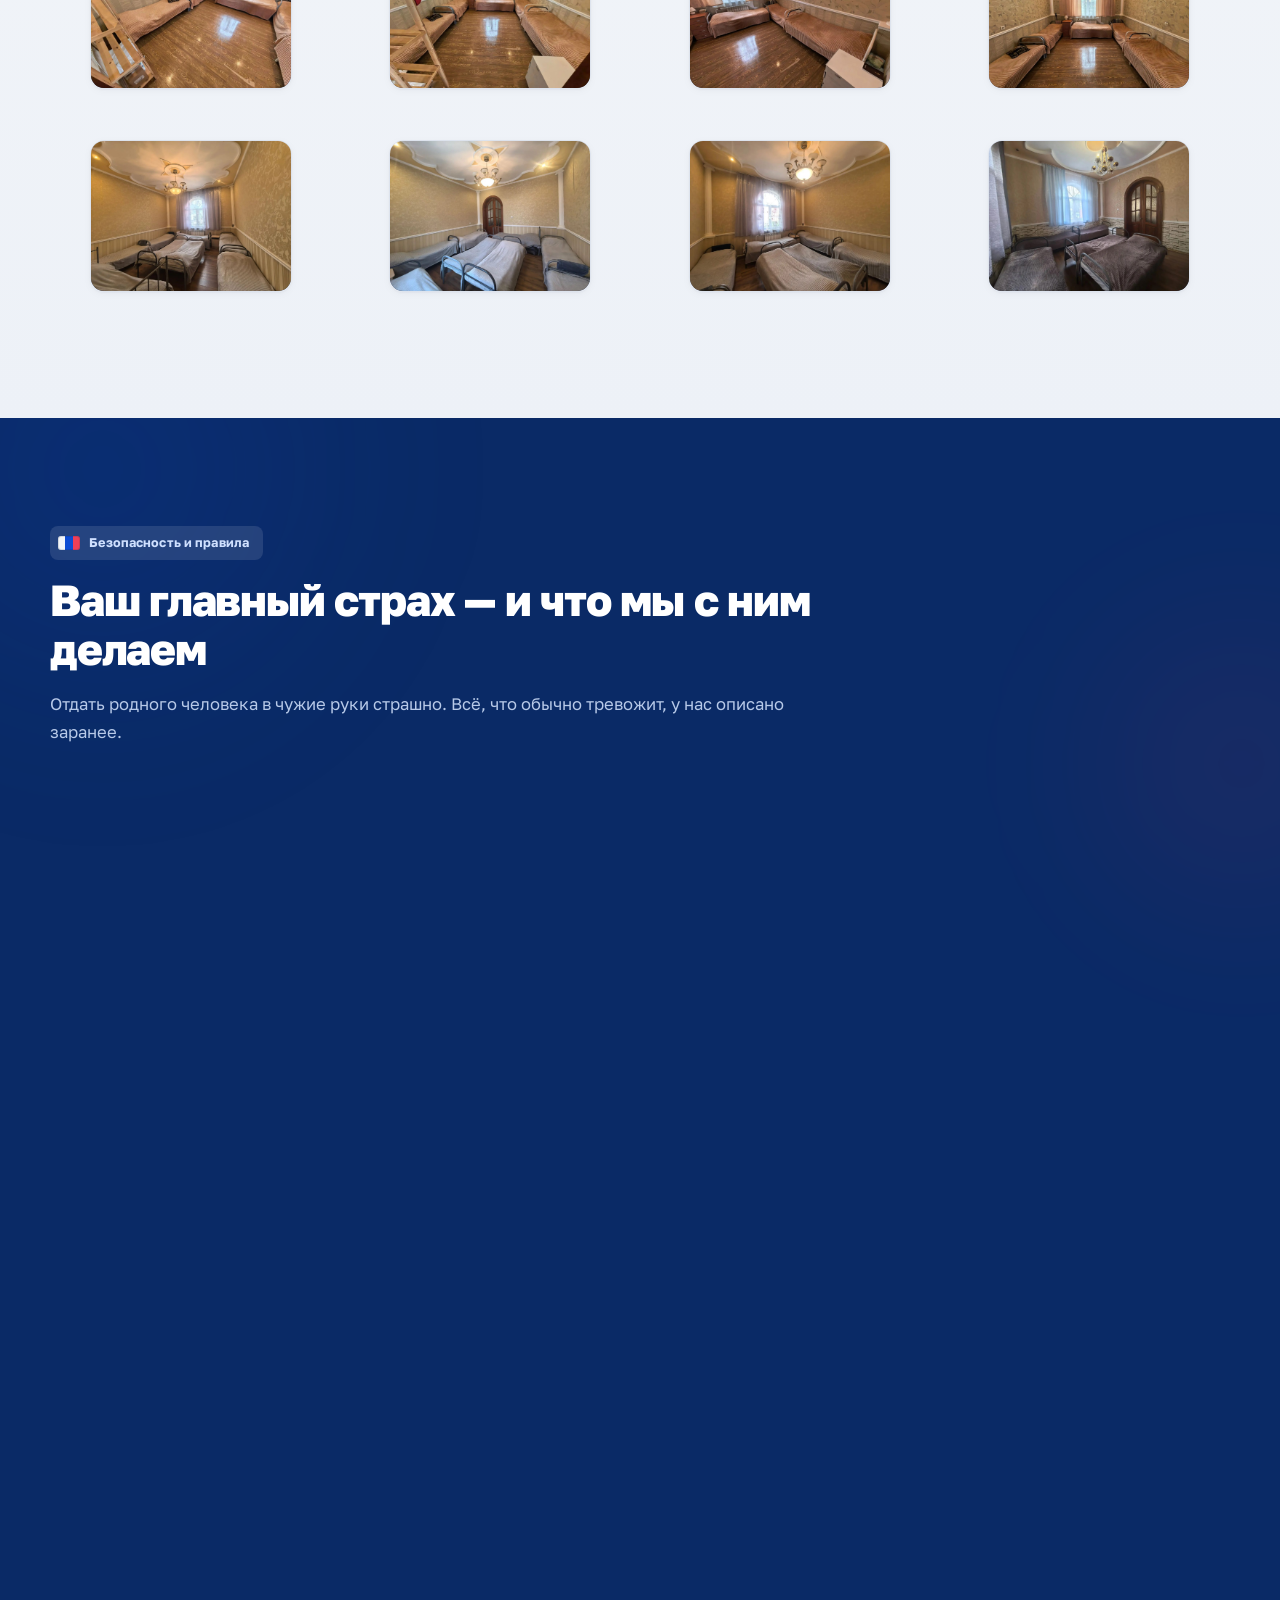
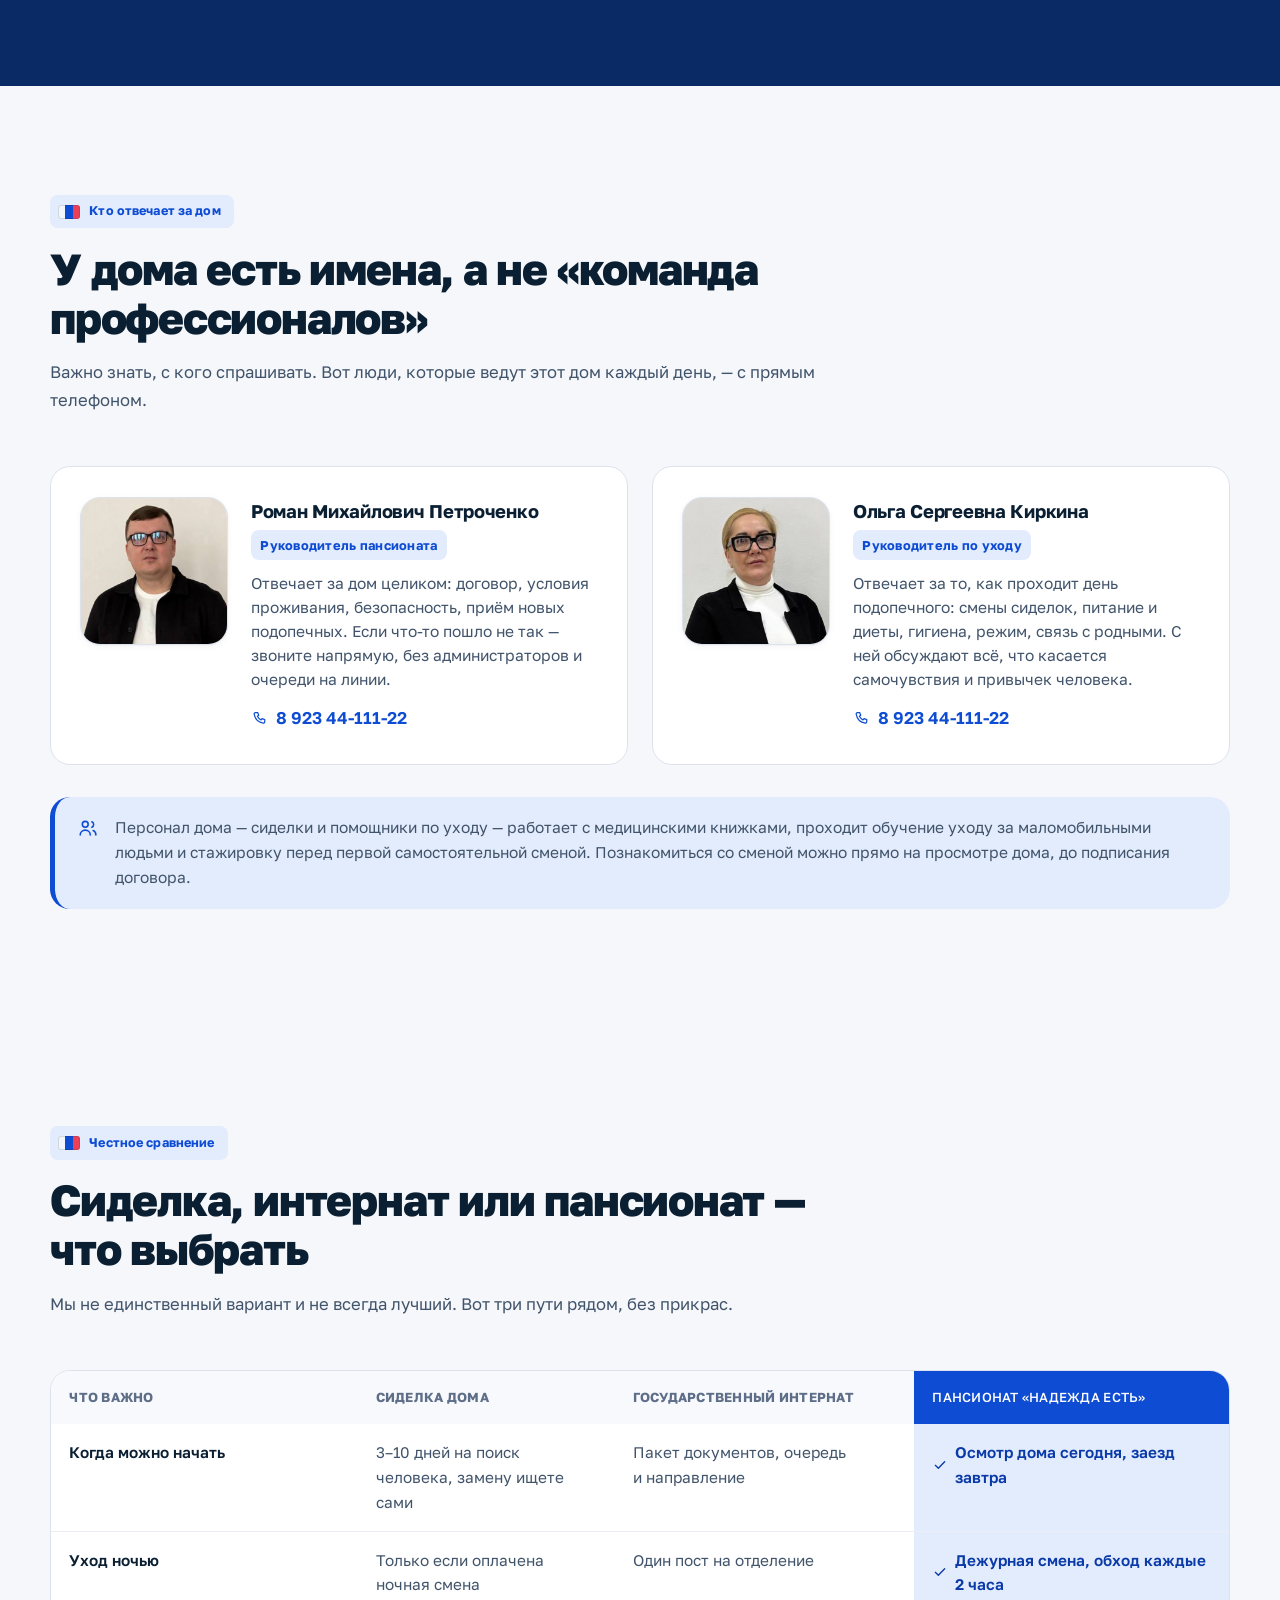
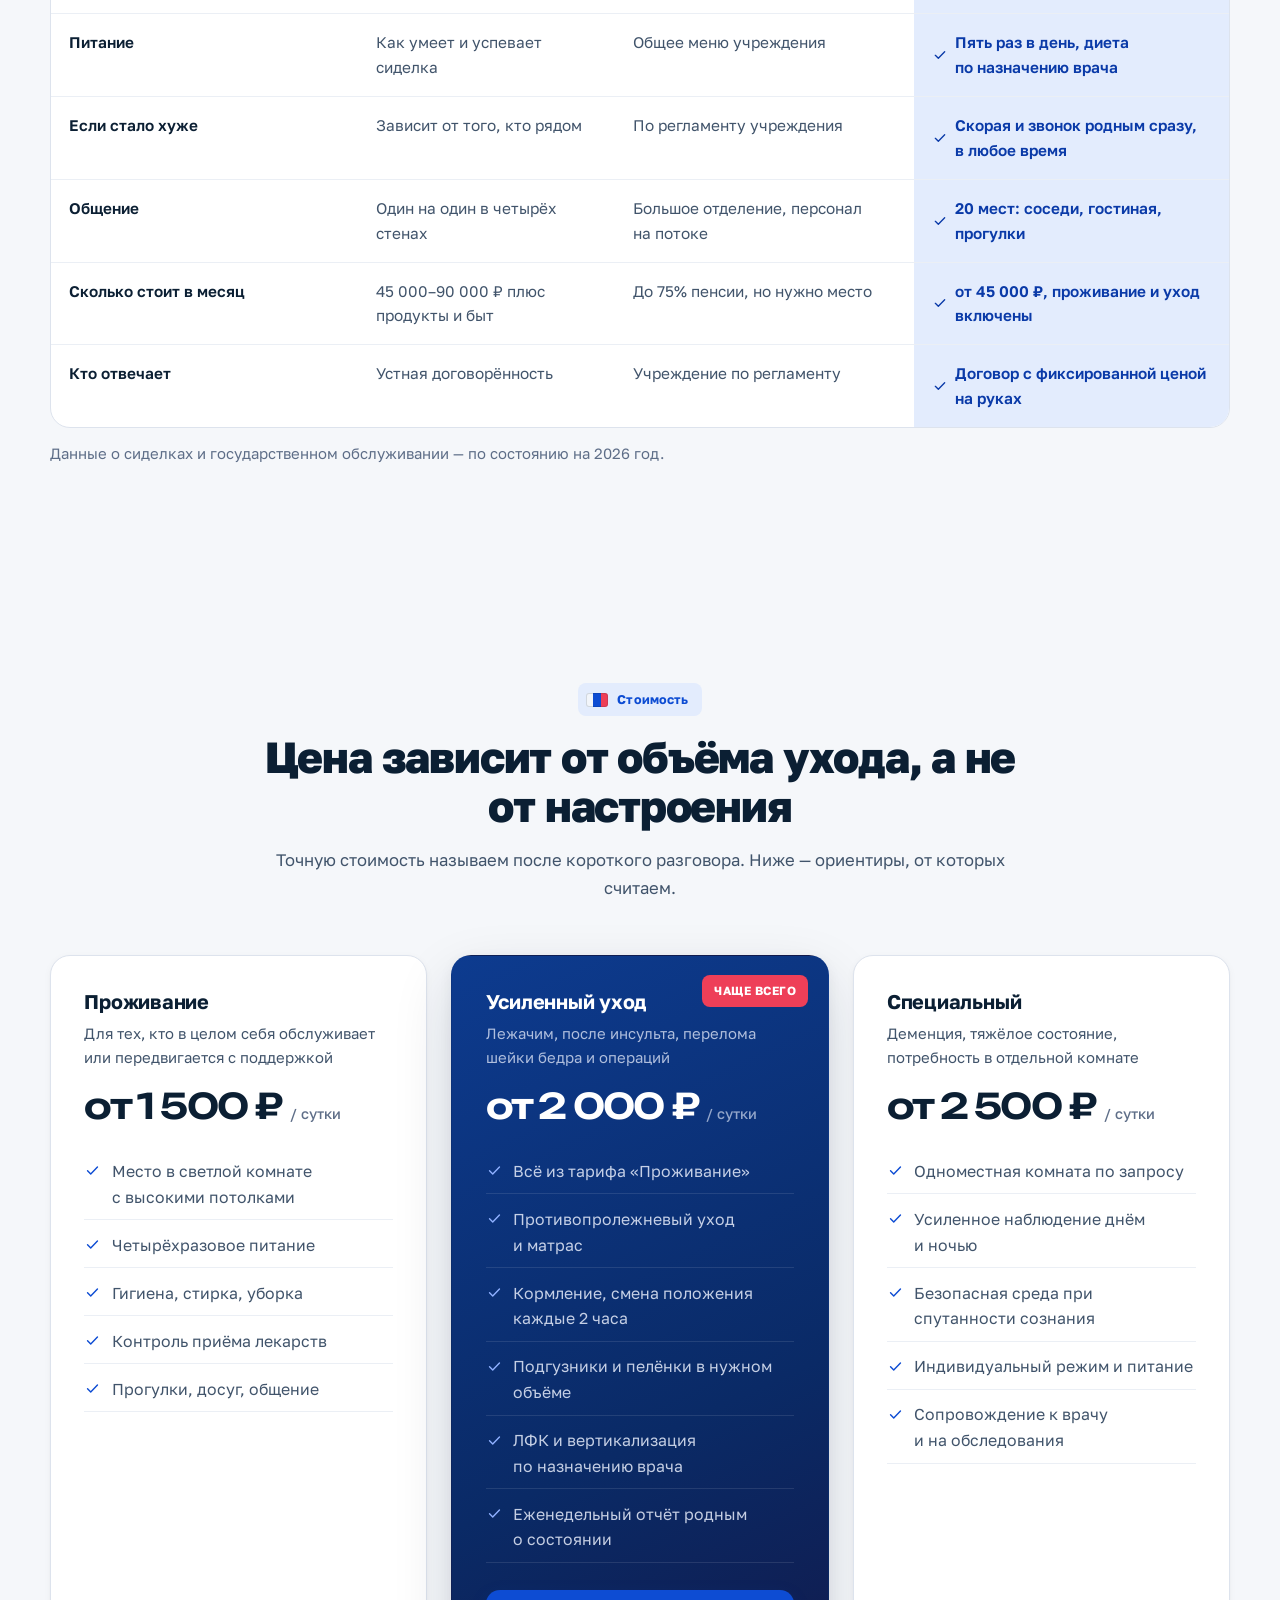
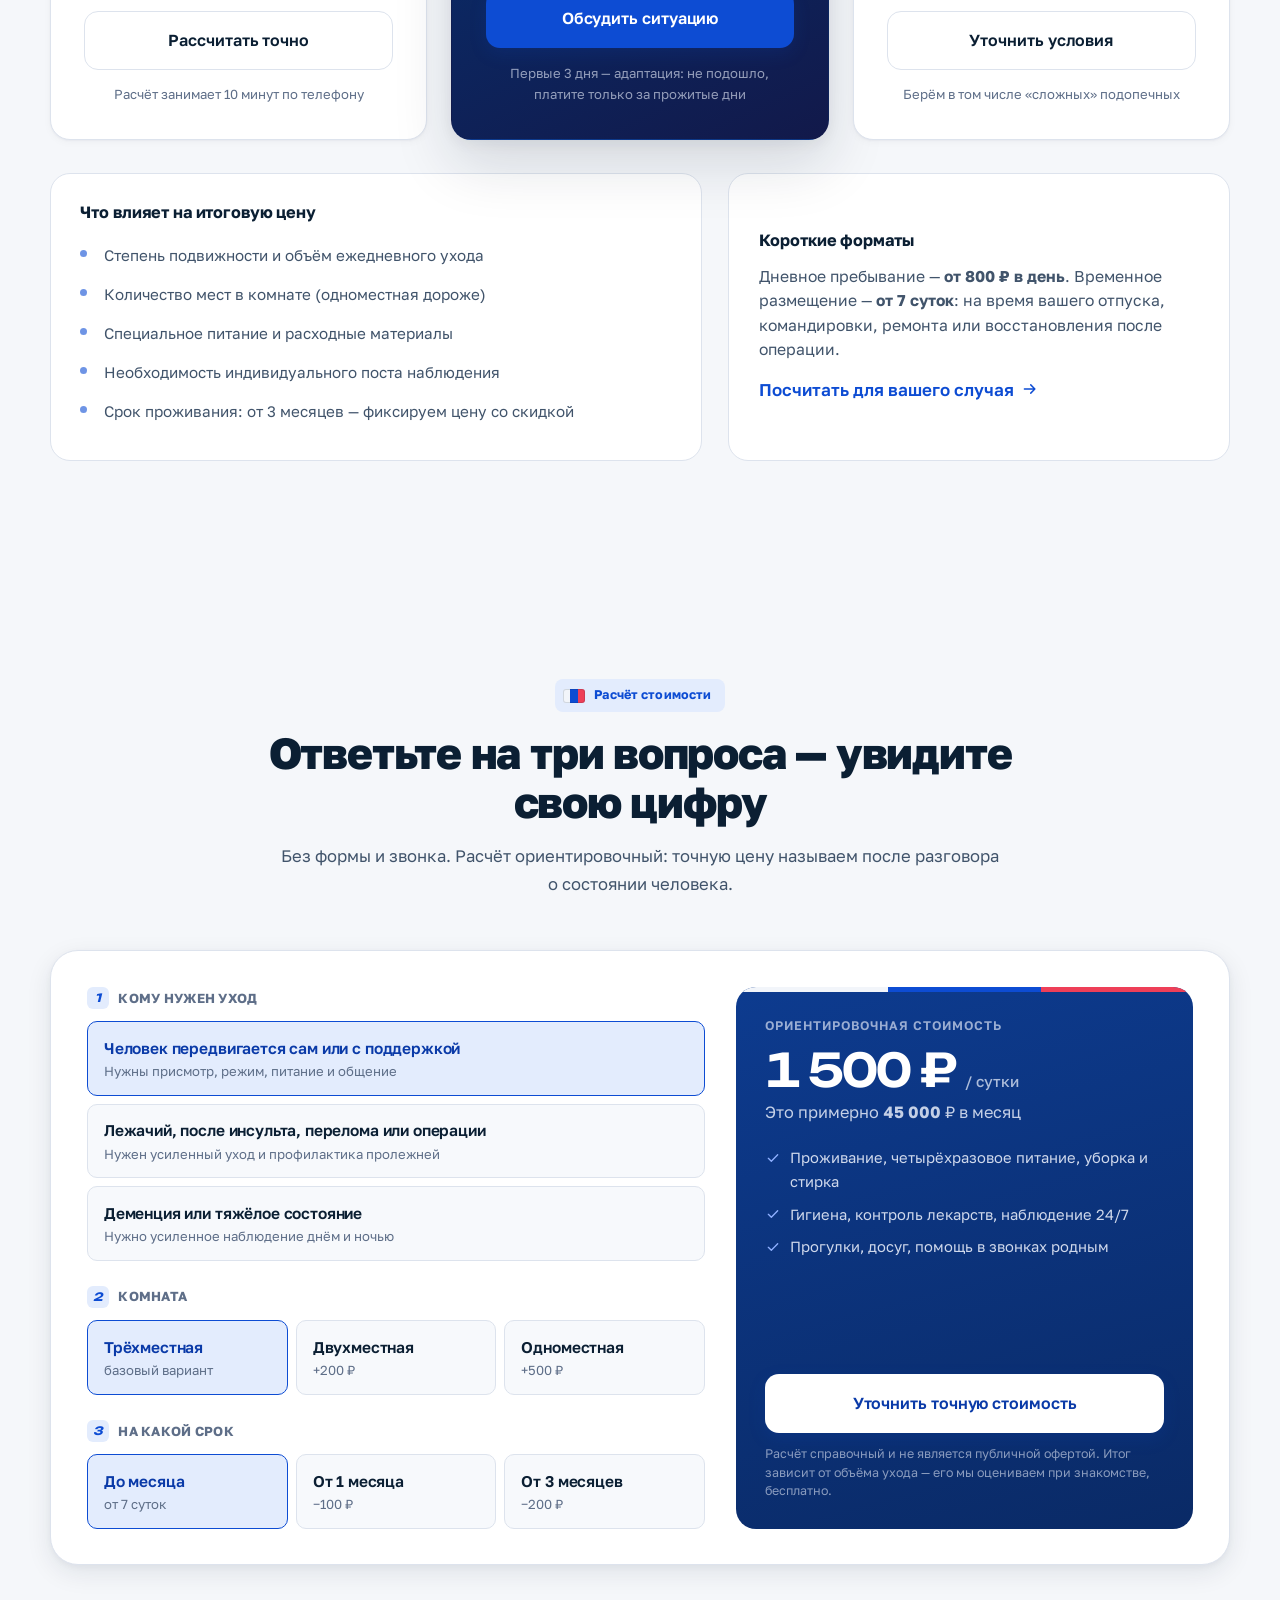
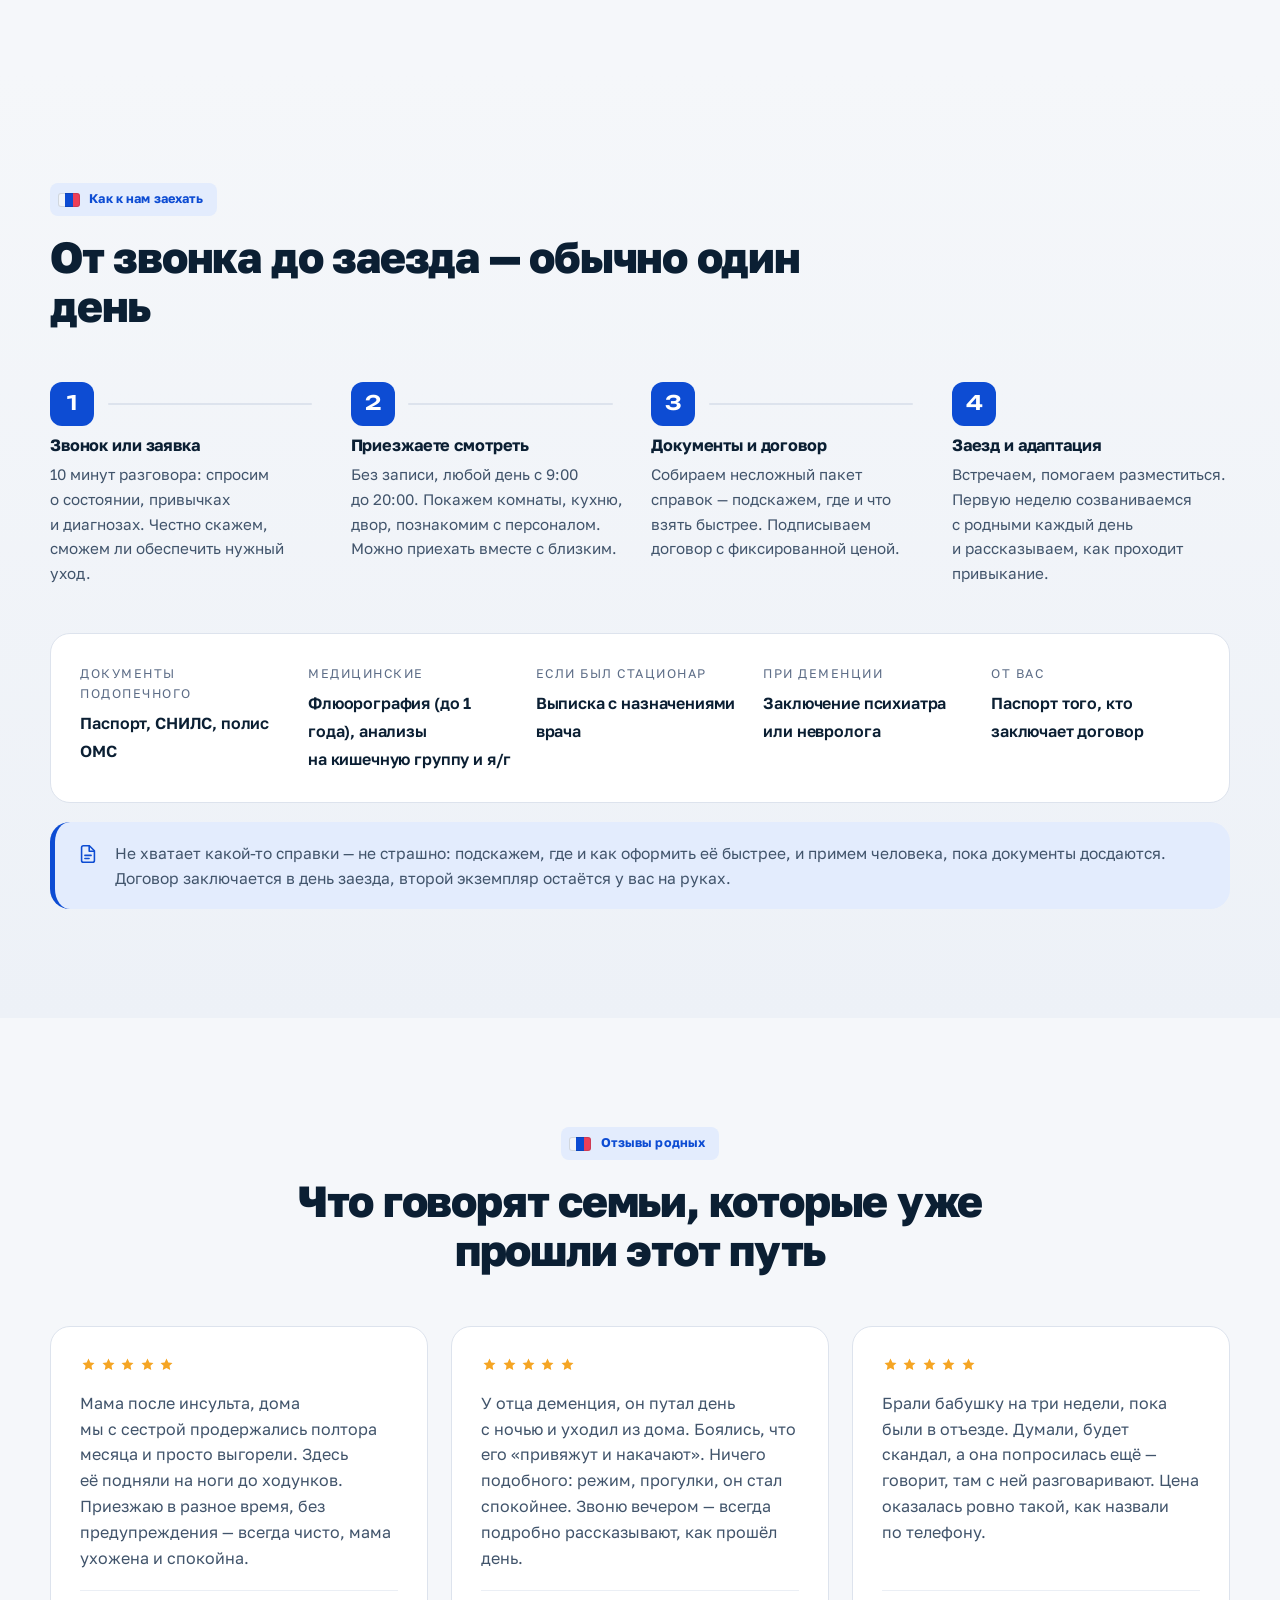
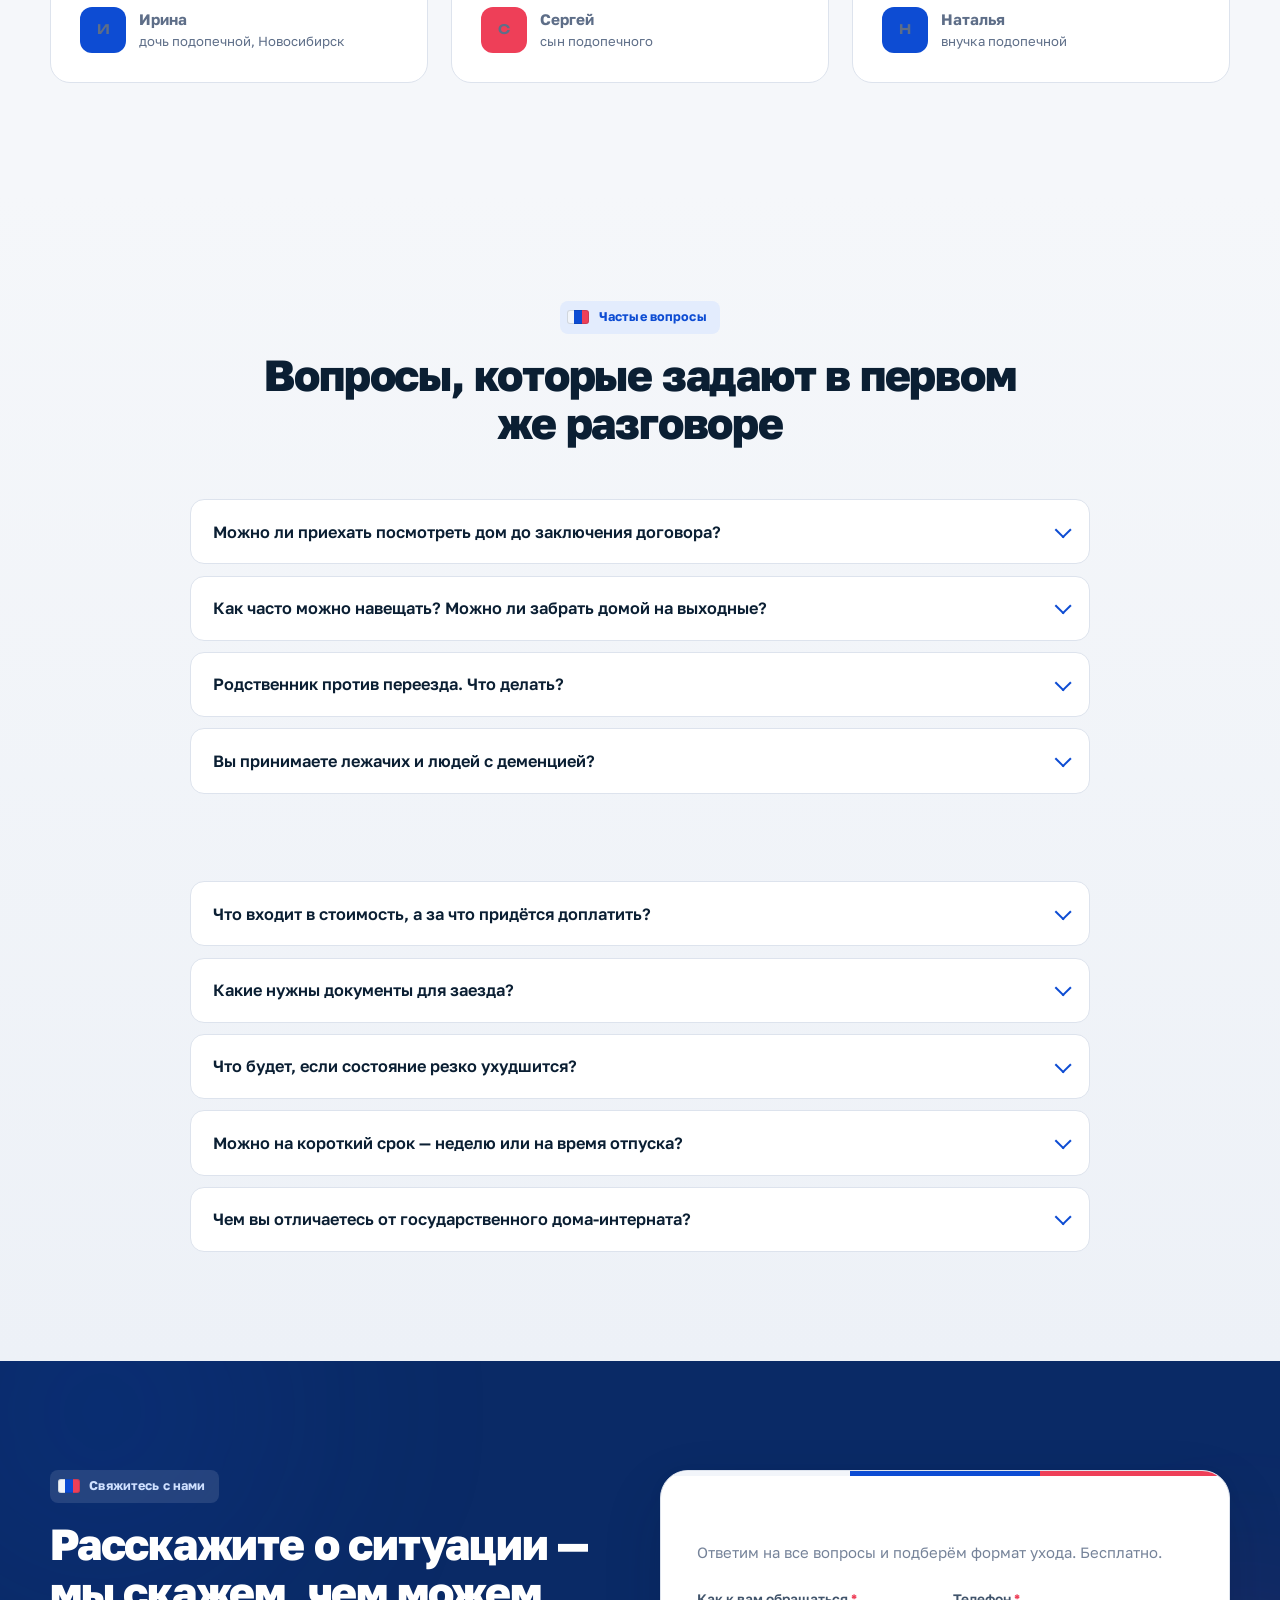
==== commit 4711b0f5: "Тариф «Проживание»: формулировка комнаты без числа мест" ====
--- a/index.html
+++ b/index.html
@@ -28,7 +28,7 @@
 <link rel="preconnect" href="https://fonts.googleapis.com">
 <link rel="preconnect" href="https://fonts.gstatic.com" crossorigin>
 <link href="https://fonts.googleapis.com/css2?family=Golos+Text:wght@400;500;600;700;800;900&family=Unbounded:wght@500;600;700&display=swap" rel="stylesheet">
-<link rel="stylesheet" href="css/style.css?v=28">
+<link rel="stylesheet" href="css/style.css?v=30">
 <noscript><style>.rv{opacity:1!important;transform:none!important}.shot-ph{display:none}</style></noscript>
 </head>
 <body>
@@ -647,7 +647,7 @@
         <details class="disc price-disc" open>
           <summary>Что входит в тариф</summary>
           <div class="disc-body"><ul class="price-list">
-          <li><svg><use href="#i-check"/></svg> Место в светлой 2–3-местной комнате</li>
+          <li><svg><use href="#i-check"/></svg> Место в светлой комнате с высокими потолками</li>
           <li><svg><use href="#i-check"/></svg> Четырёхразовое питание</li>
           <li><svg><use href="#i-check"/></svg> Гигиена, стирка, уборка</li>
           <li><svg><use href="#i-check"/></svg> Контроль приёма лекарств</li>
@@ -1063,7 +1063,7 @@
   "areaServed": "Новосибирск и Новосибирская область"
 }
 </script>
-<script src="js/app.js?v=28" defer></script>
+<script src="js/app.js?v=30" defer></script>
 
 <script>
 document.addEventListener('submit', function (e) {
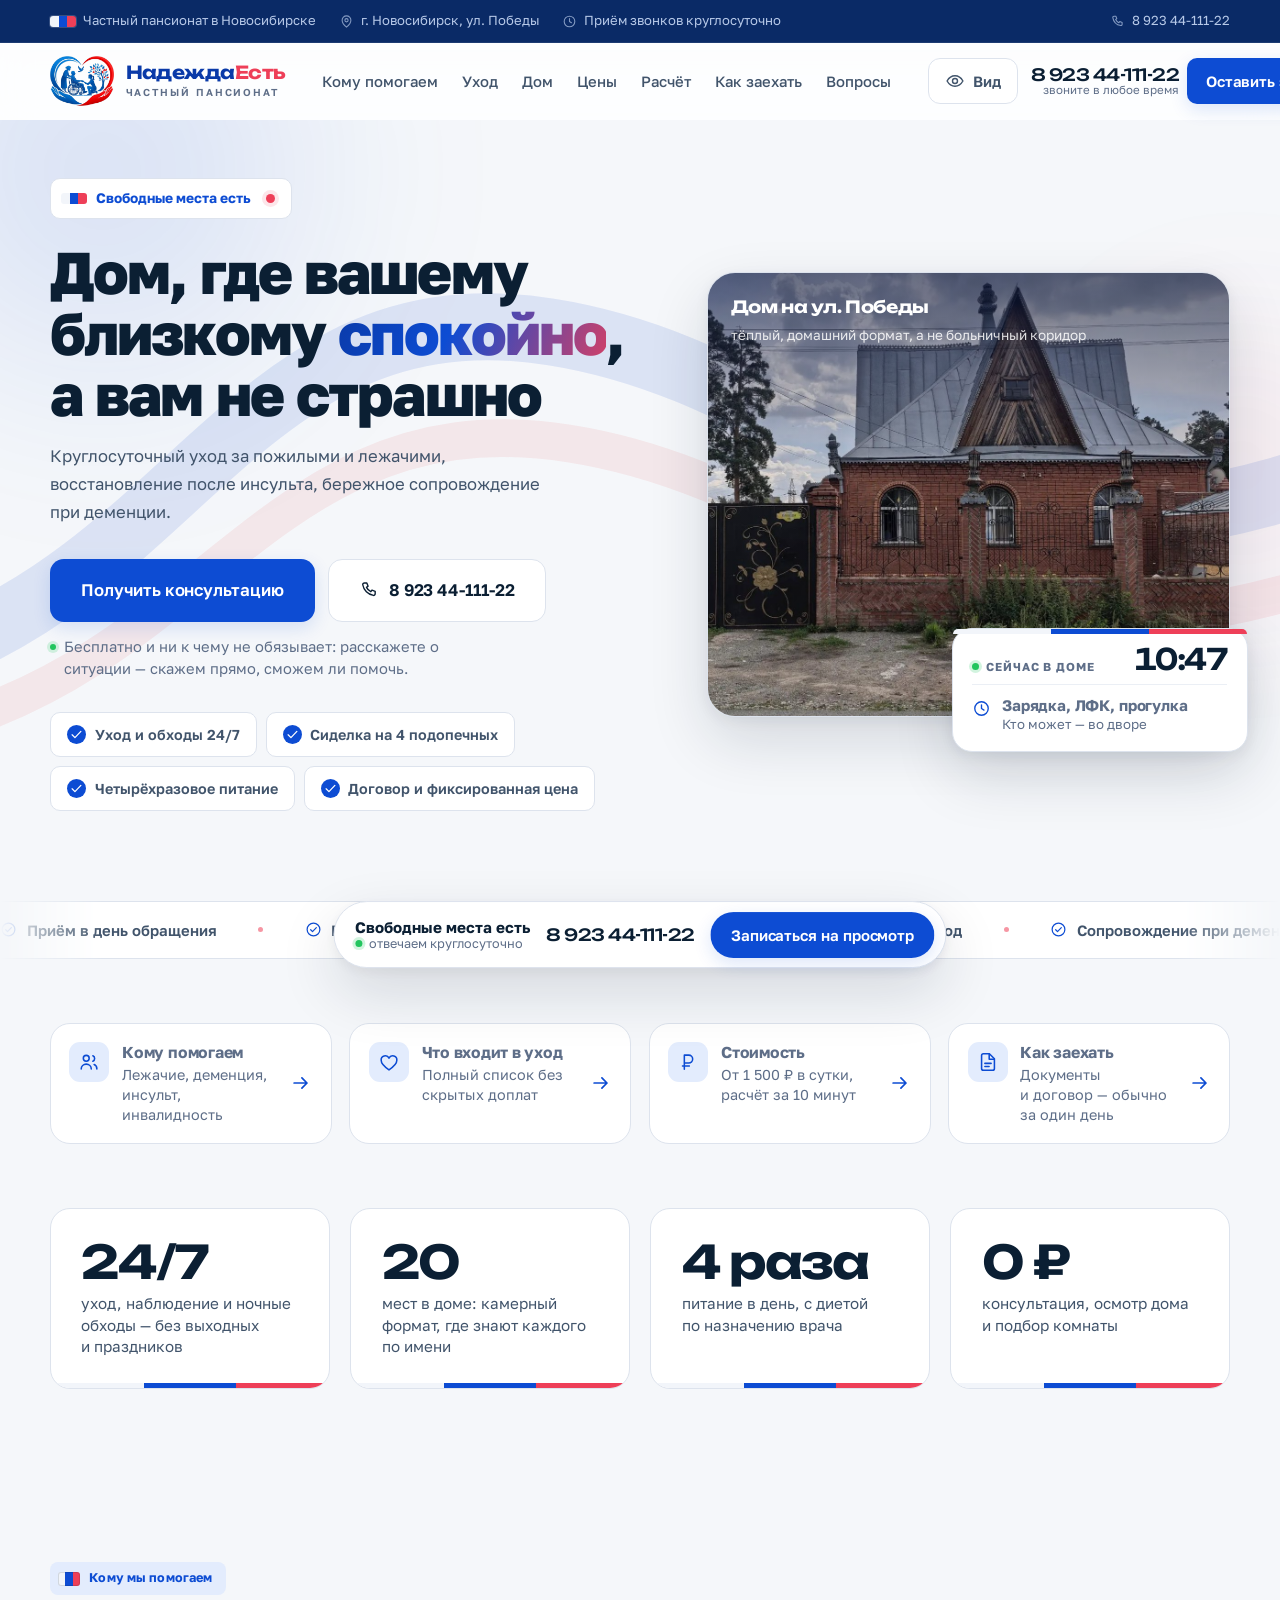
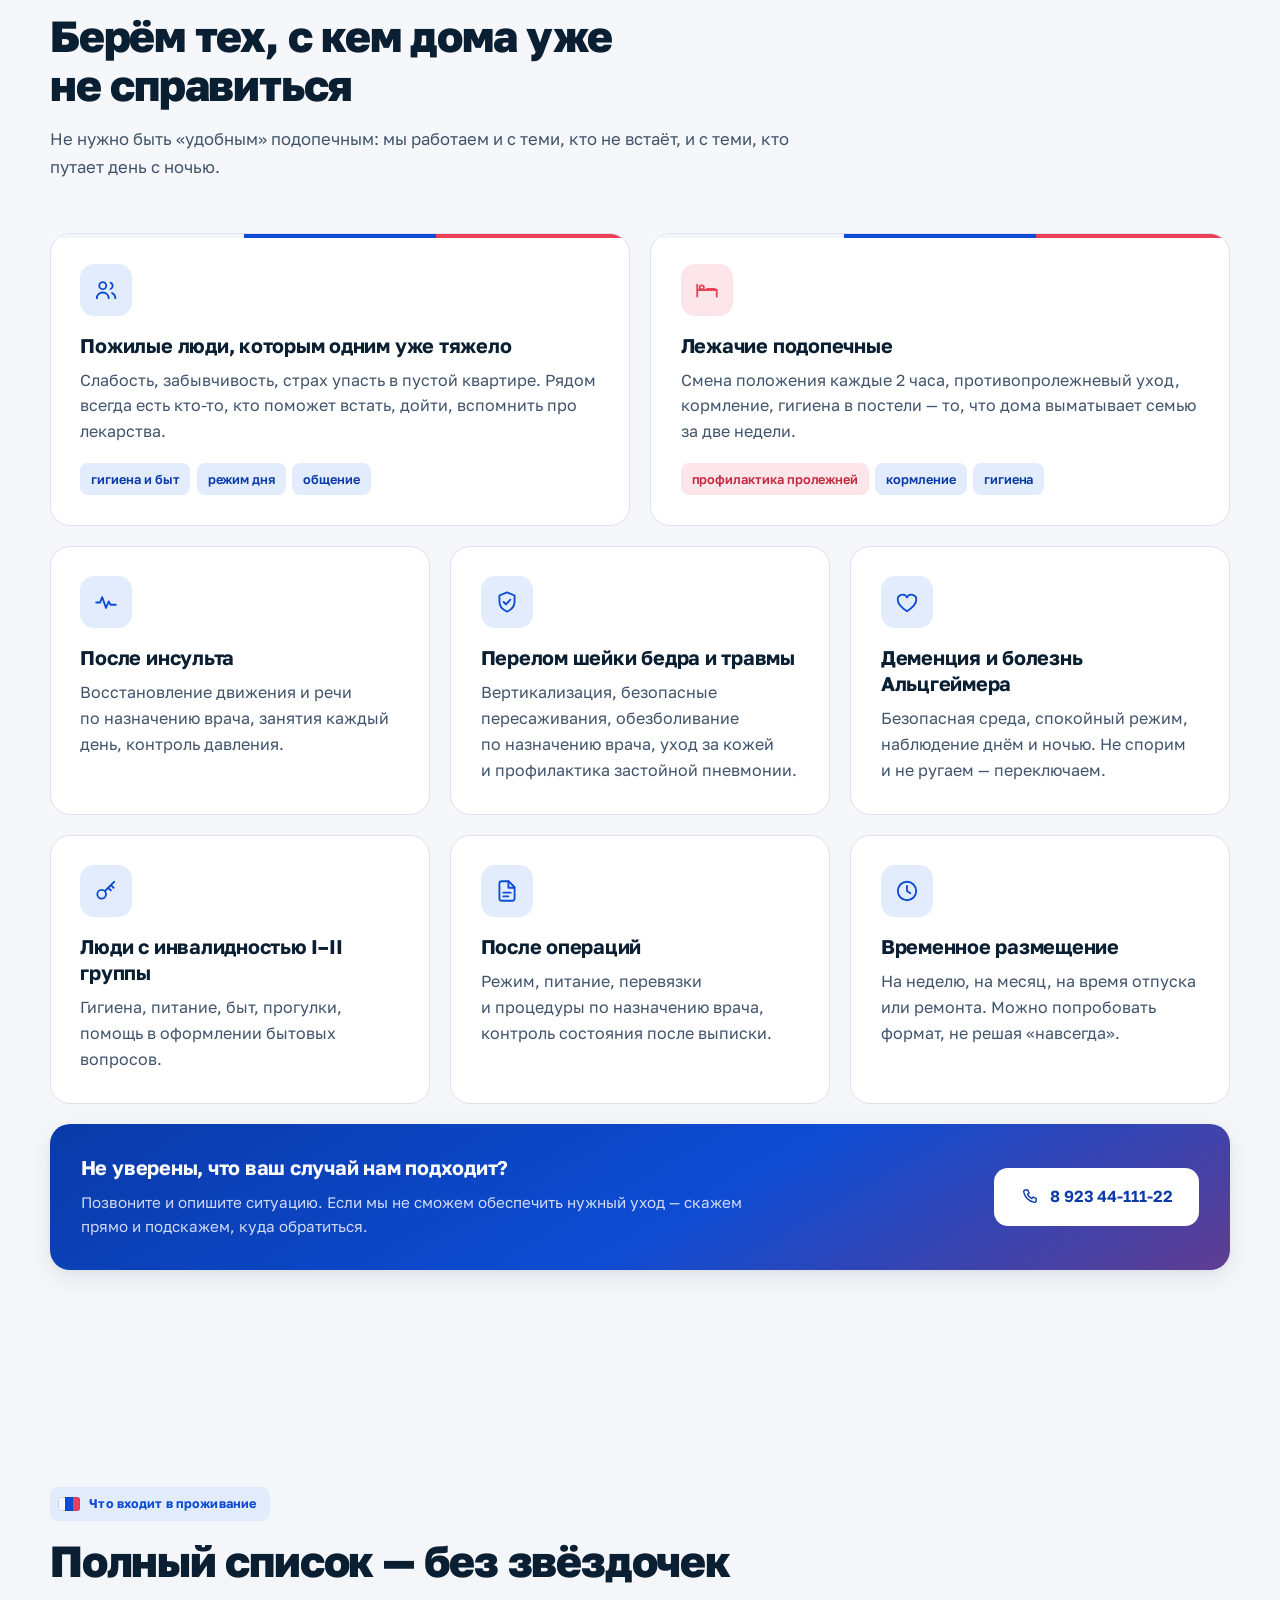
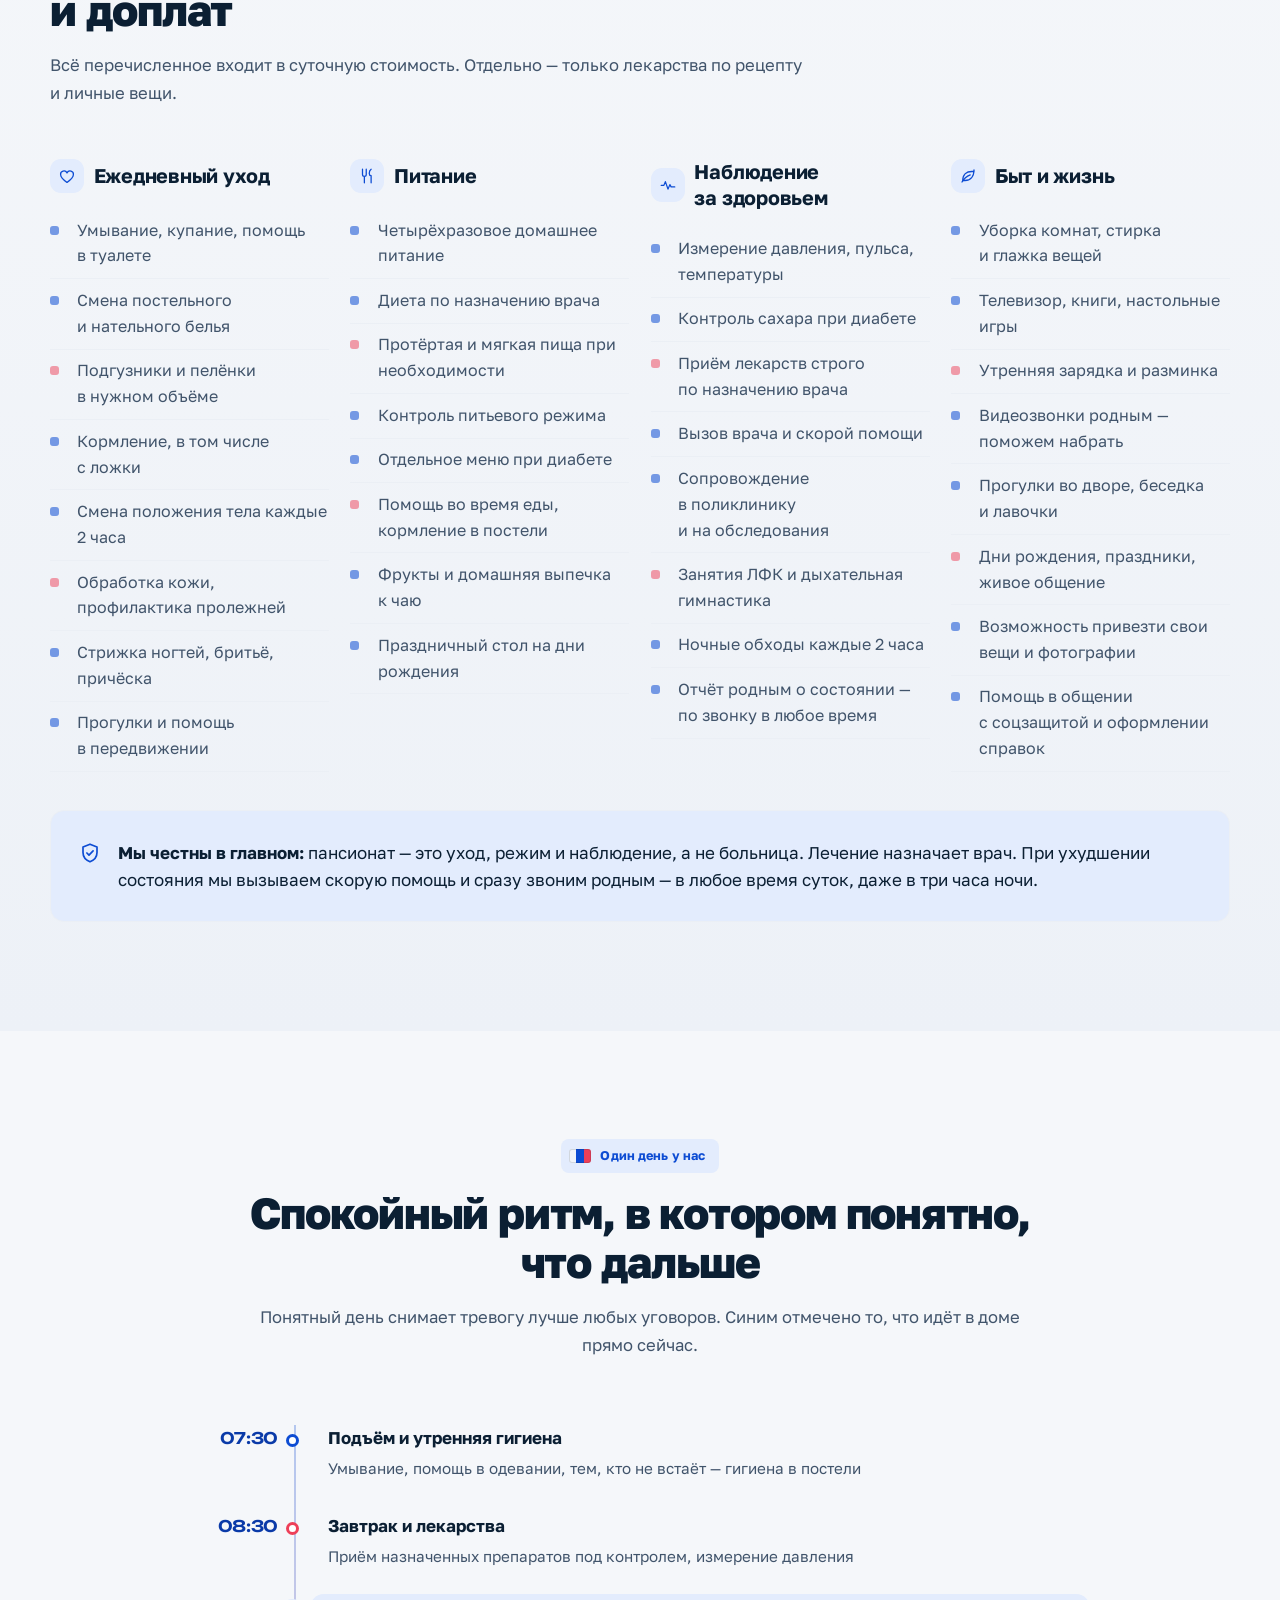
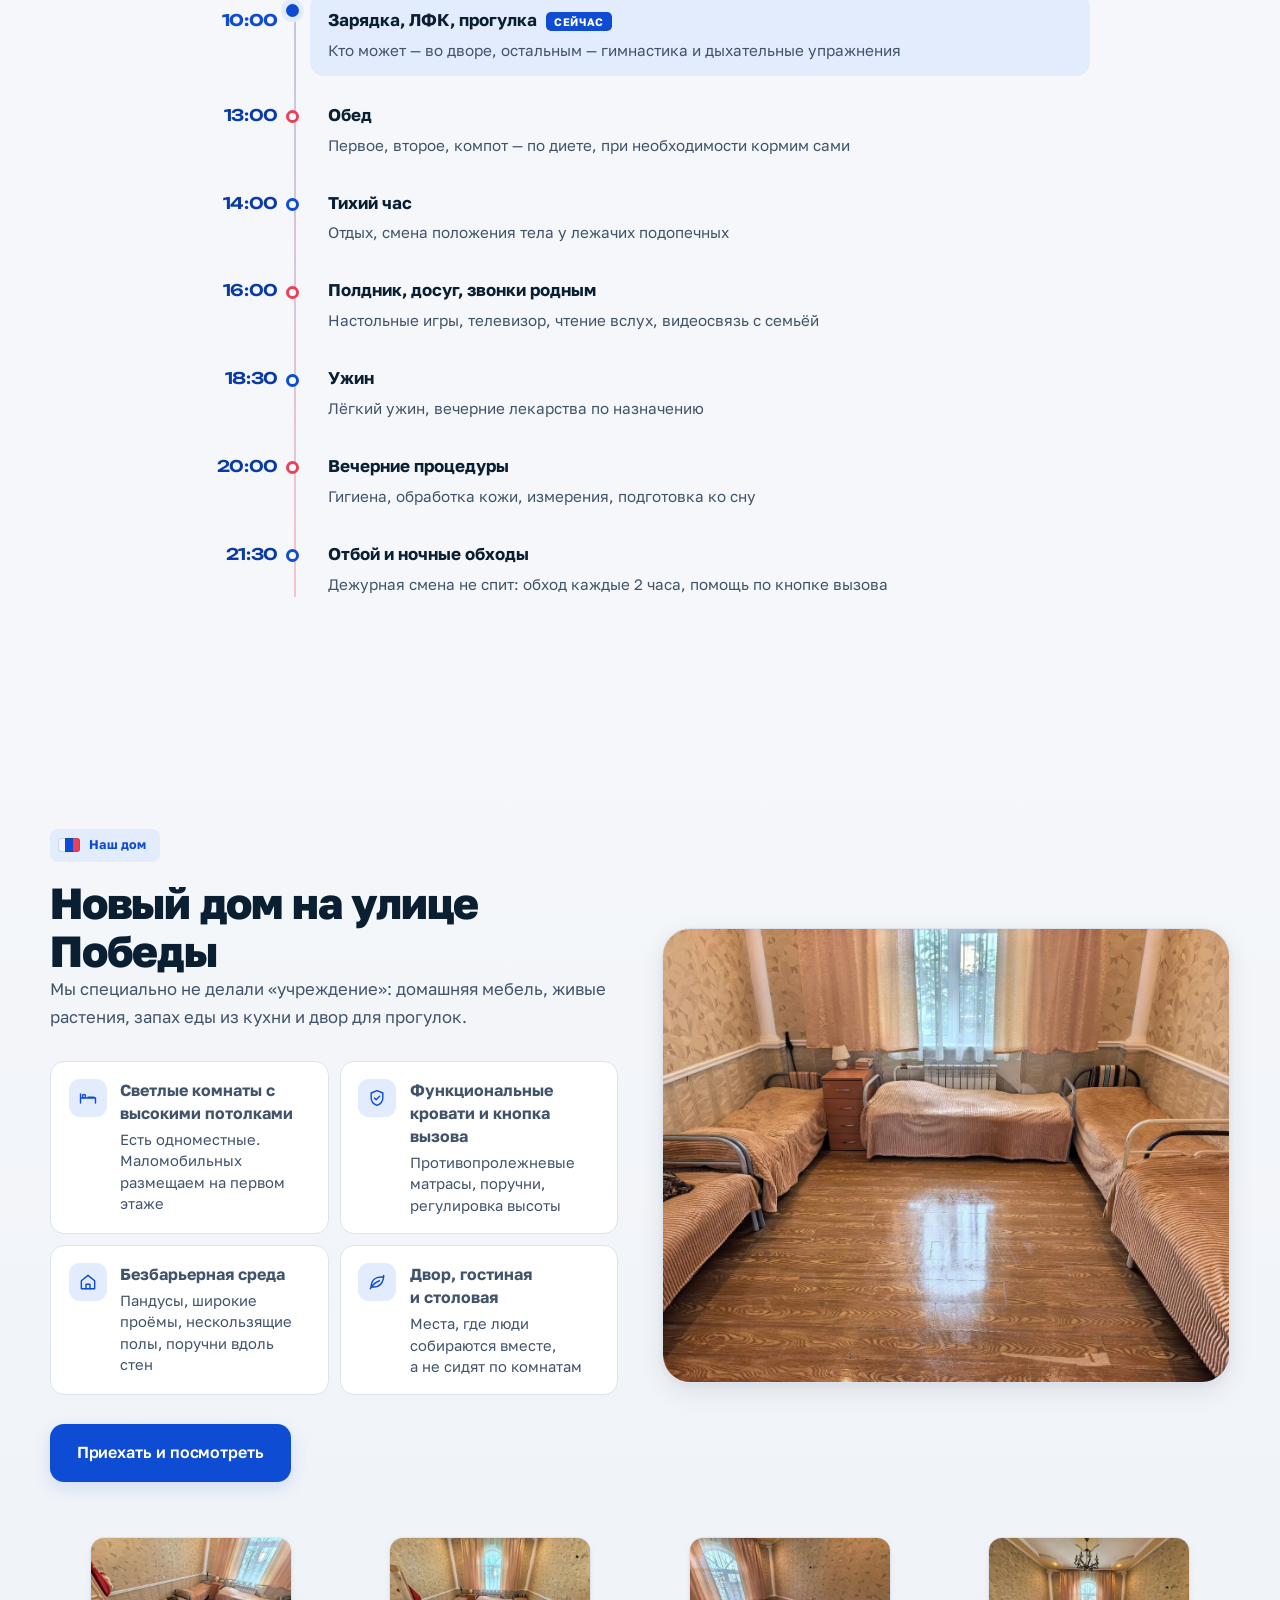
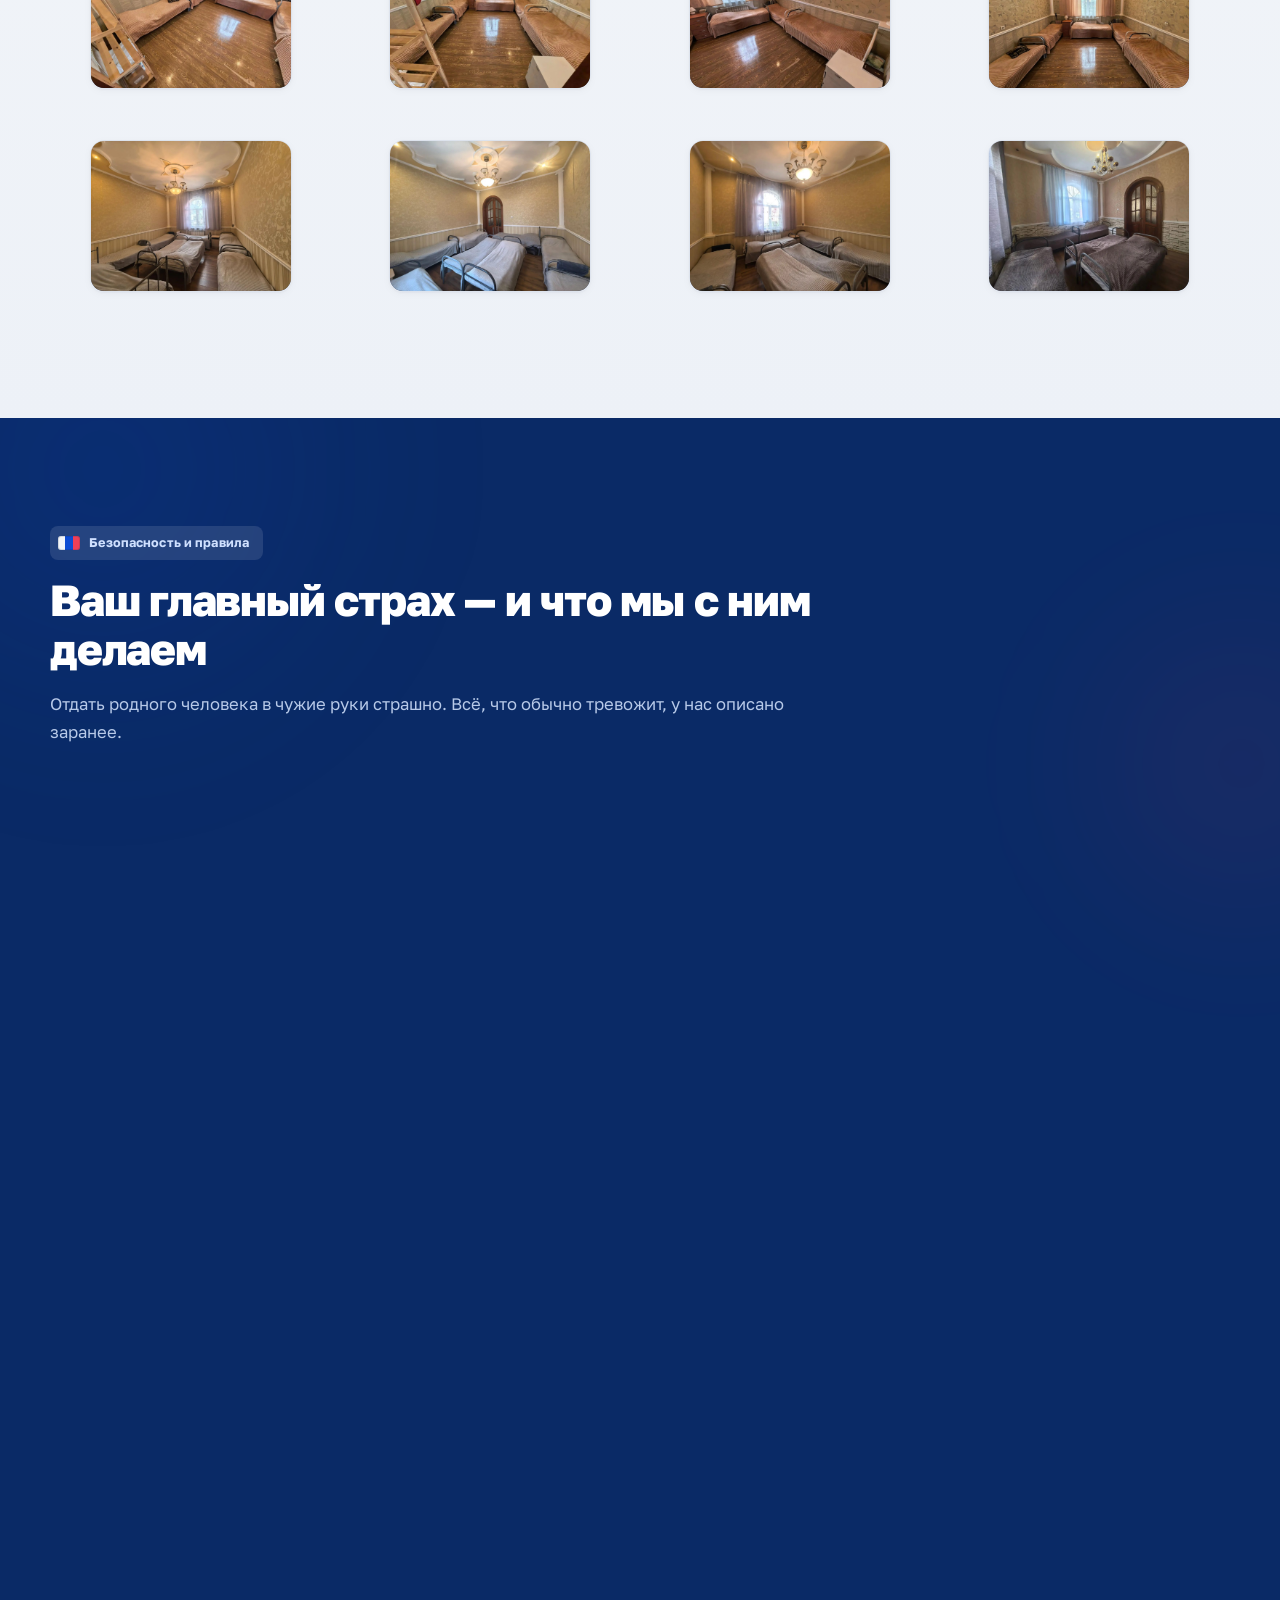
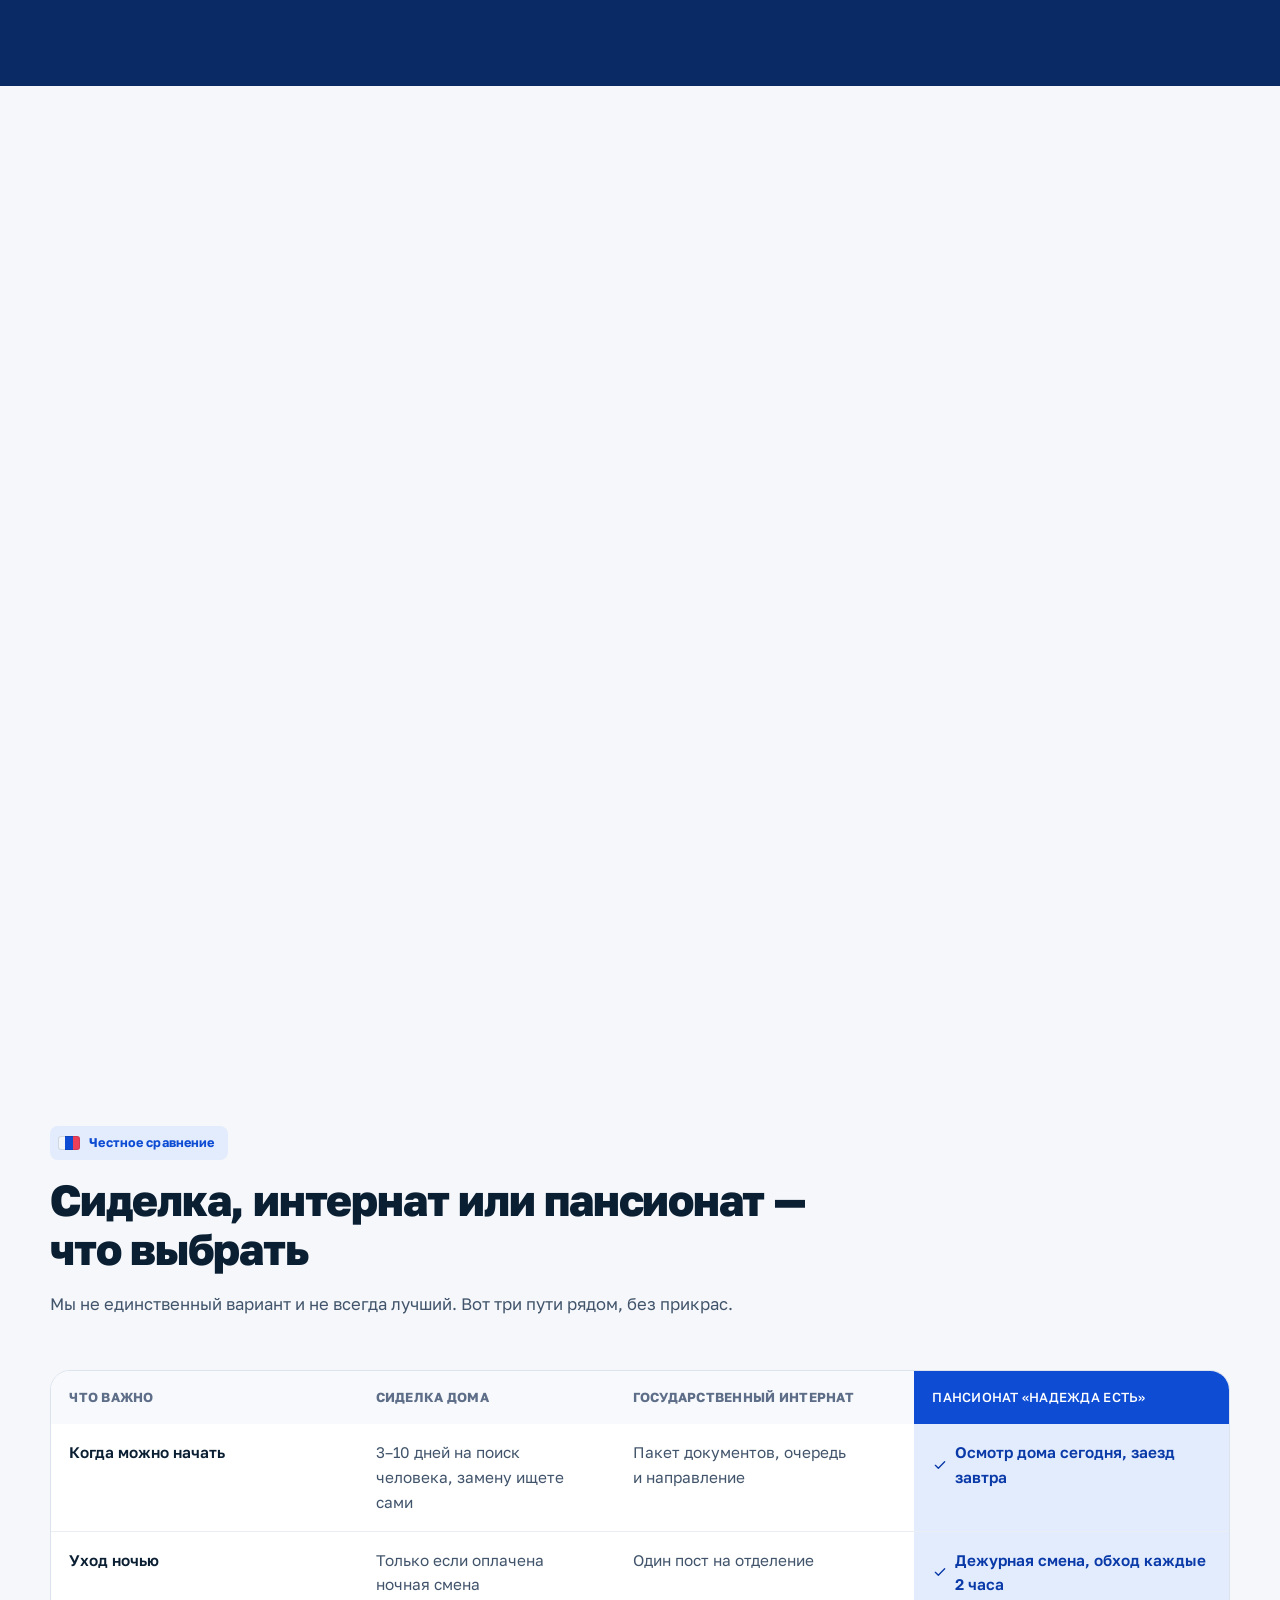
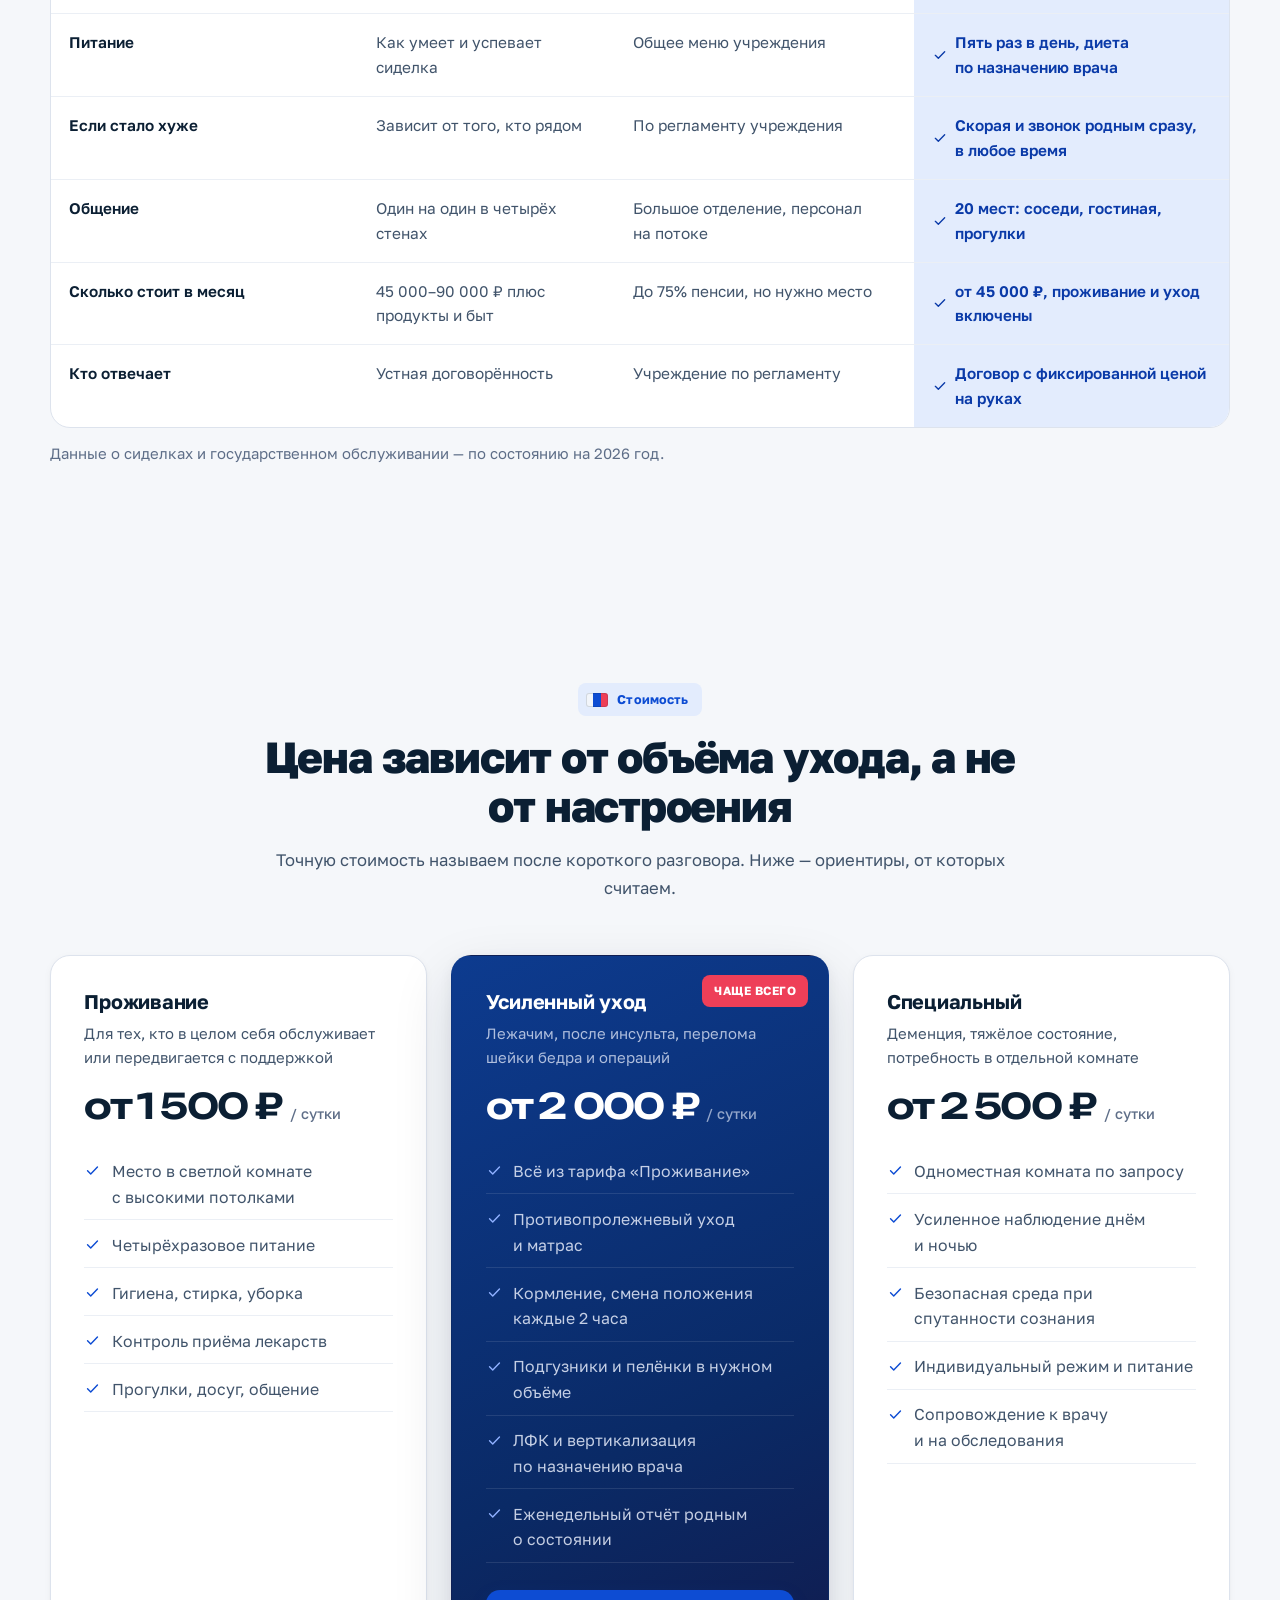
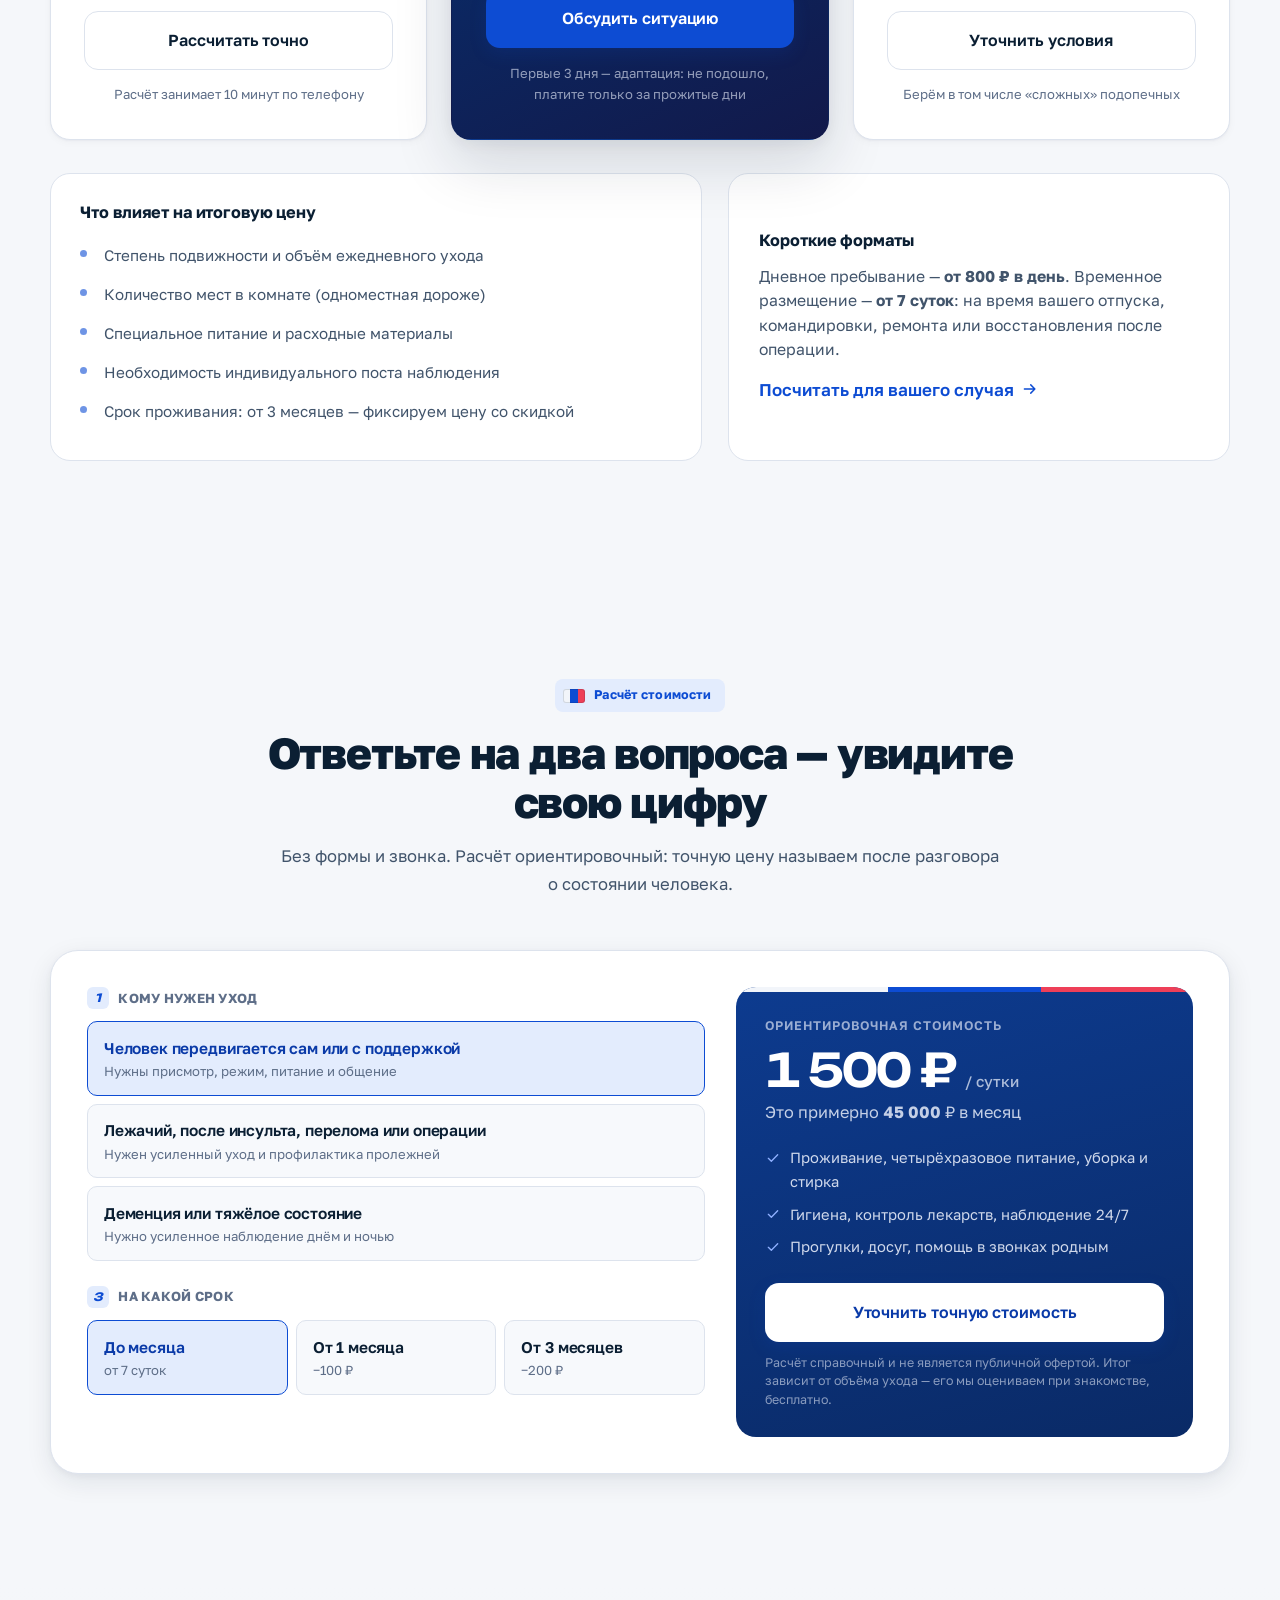
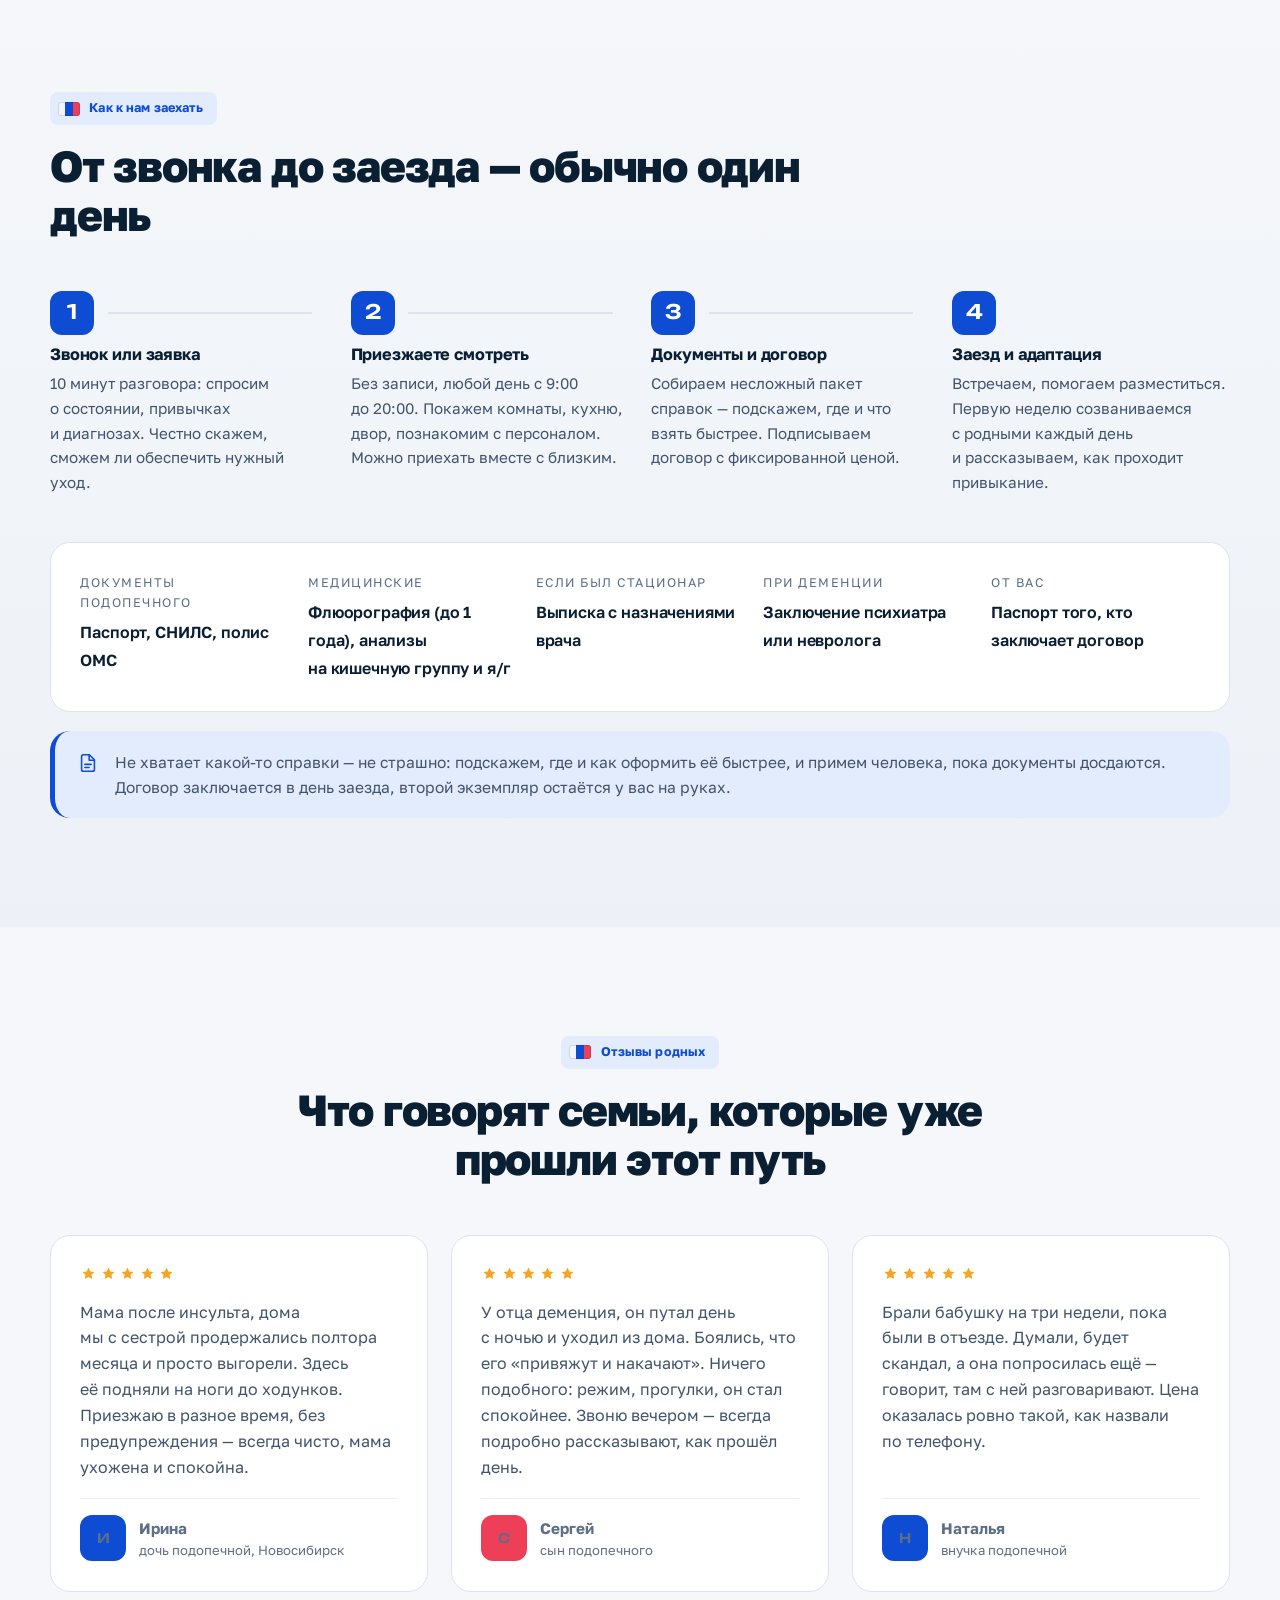
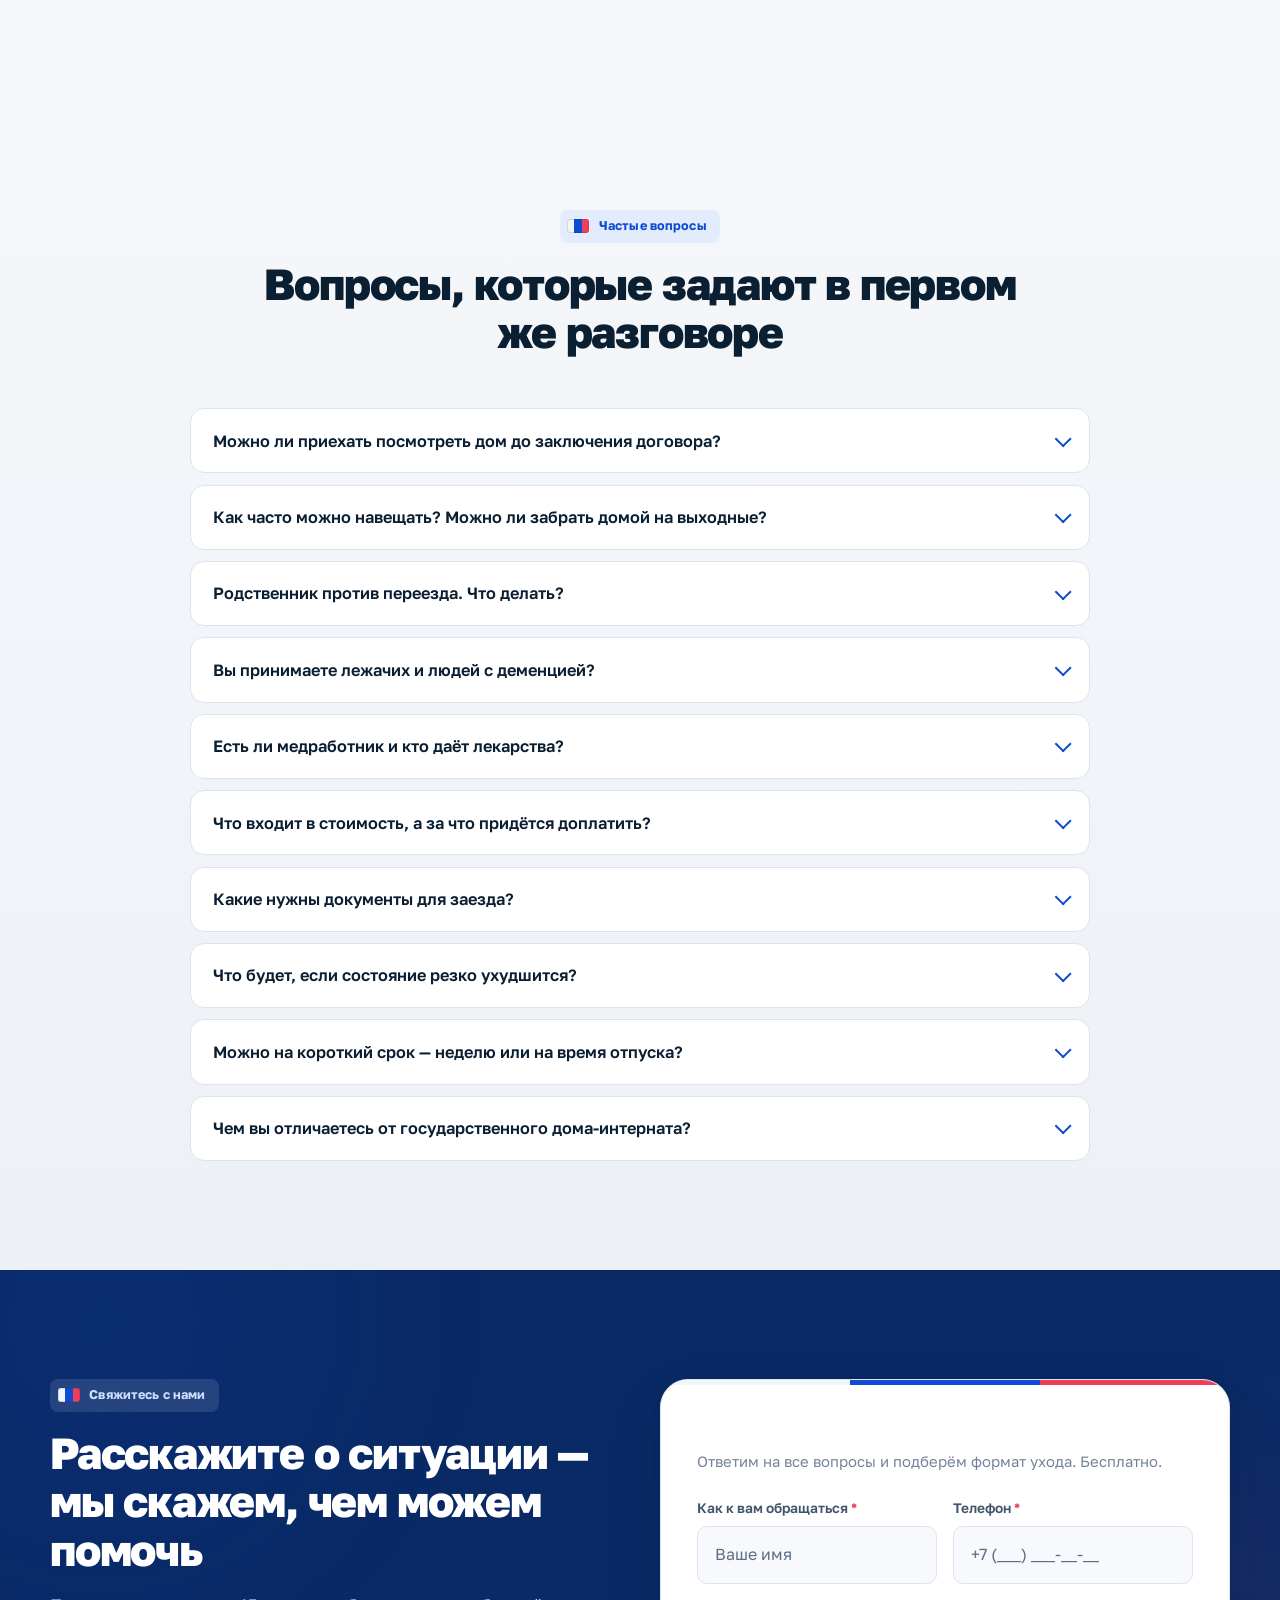
==== commit 5c6573fa: "Калькулятор без выбора комнаты: два вопроса вместо трёх" ====
--- a/index.html
+++ b/index.html
@@ -28,7 +28,7 @@
 <link rel="preconnect" href="https://fonts.googleapis.com">
 <link rel="preconnect" href="https://fonts.gstatic.com" crossorigin>
 <link href="https://fonts.googleapis.com/css2?family=Golos+Text:wght@400;500;600;700;800;900&family=Unbounded:wght@500;600;700&display=swap" rel="stylesheet">
-<link rel="stylesheet" href="css/style.css?v=30">
+<link rel="stylesheet" href="css/style.css?v=32">
 <noscript><style>.rv{opacity:1!important;transform:none!important}.shot-ph{display:none}</style></noscript>
 </head>
 <body>
@@ -722,7 +722,7 @@
   <div class="wrap">
     <div class="sec-head center rv">
       <span class="kicker">Расчёт стоимости</span>
-      <h2>Ответьте на три вопроса — увидите свою цифру</h2>
+      <h2>Ответьте на два вопроса — увидите свою цифру</h2>
       <p class="lede">Без формы и звонка. Расчёт ориентировочный: точную цену называем после разговора о состоянии человека.</p>
     </div>
 
@@ -737,15 +737,6 @@
               <b>Лежачий, после инсульта, перелома или операции</b><span>Нужен усиленный уход и профилактика пролежней</span></label>
             <label class="calc-opt"><input type="radio" name="care" value="2500" data-inc="special">
               <b>Деменция или тяжёлое состояние</b><span>Нужно усиленное наблюдение днём и ночью</span></label>
-          </div>
-        </fieldset>
-
-        <fieldset class="calc-group" style="border:0;padding:0;margin-inline:0">
-          <span class="lbl"><i>2</i> Комната</span>
-          <div class="calc-opts cols3">
-            <label class="calc-opt"><input type="radio" name="room" value="0" checked><b>Трёхместная</b><span>базовый вариант</span></label>
-            <label class="calc-opt"><input type="radio" name="room" value="200"><b>Двухместная</b><span>+200 ₽</span></label>
-            <label class="calc-opt"><input type="radio" name="room" value="500"><b>Одноместная</b><span>+500 ₽</span></label>
           </div>
         </fieldset>
 
@@ -1063,7 +1054,7 @@
   "areaServed": "Новосибирск и Новосибирская область"
 }
 </script>
-<script src="js/app.js?v=30" defer></script>
+<script src="js/app.js?v=32" defer></script>
 
 <script>
 document.addEventListener('submit', function (e) {
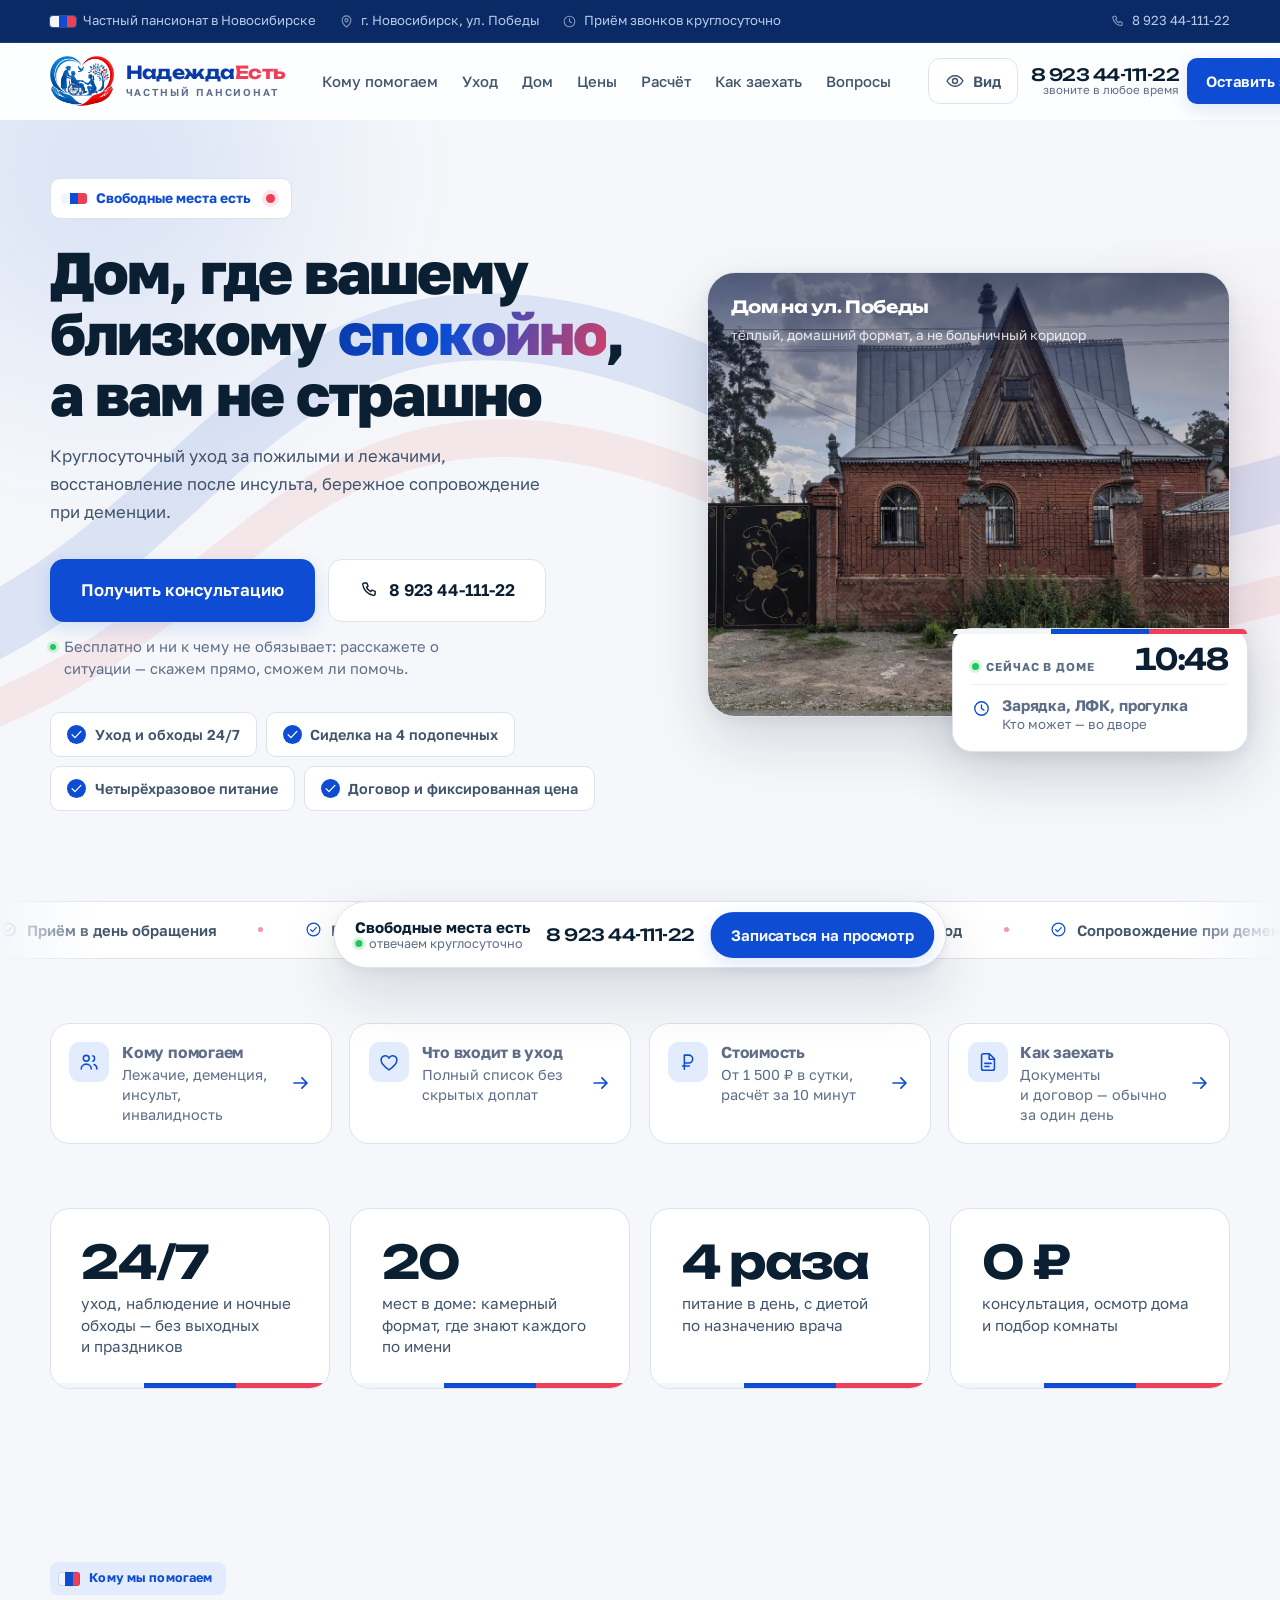
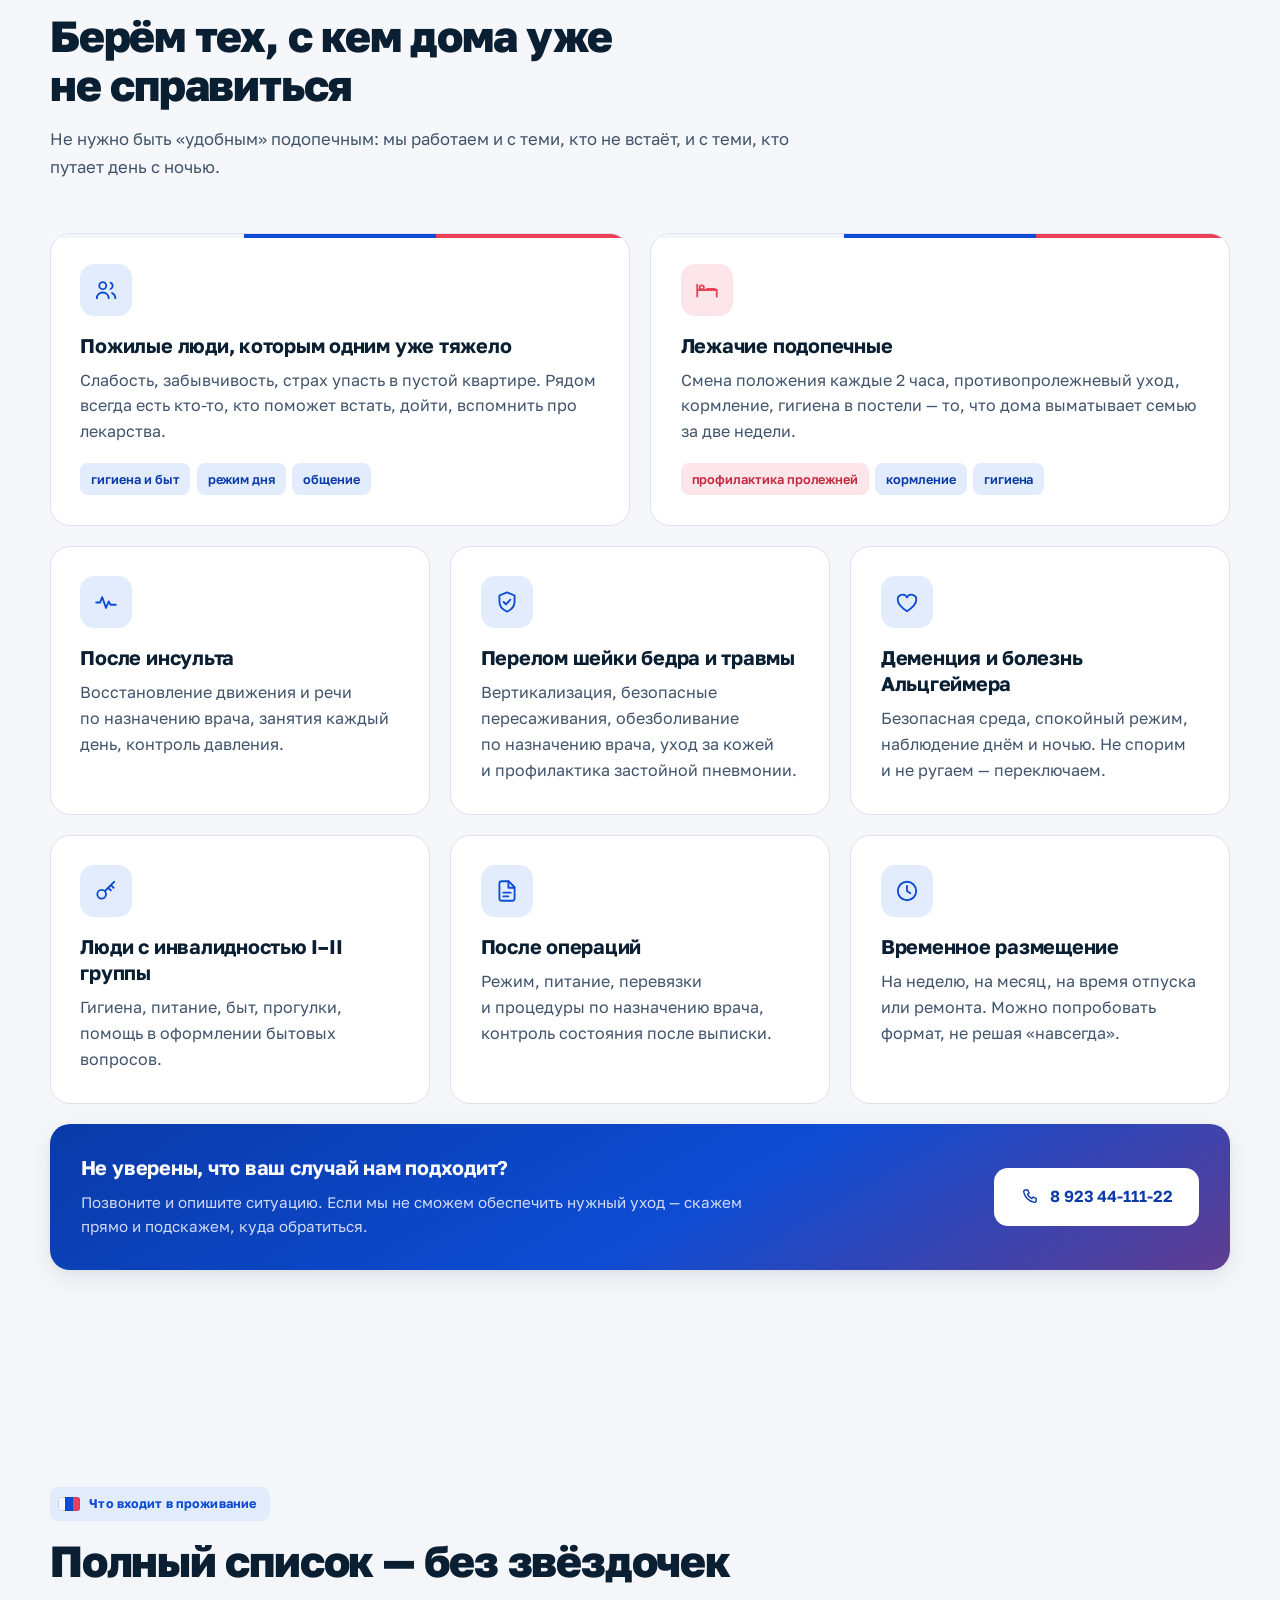
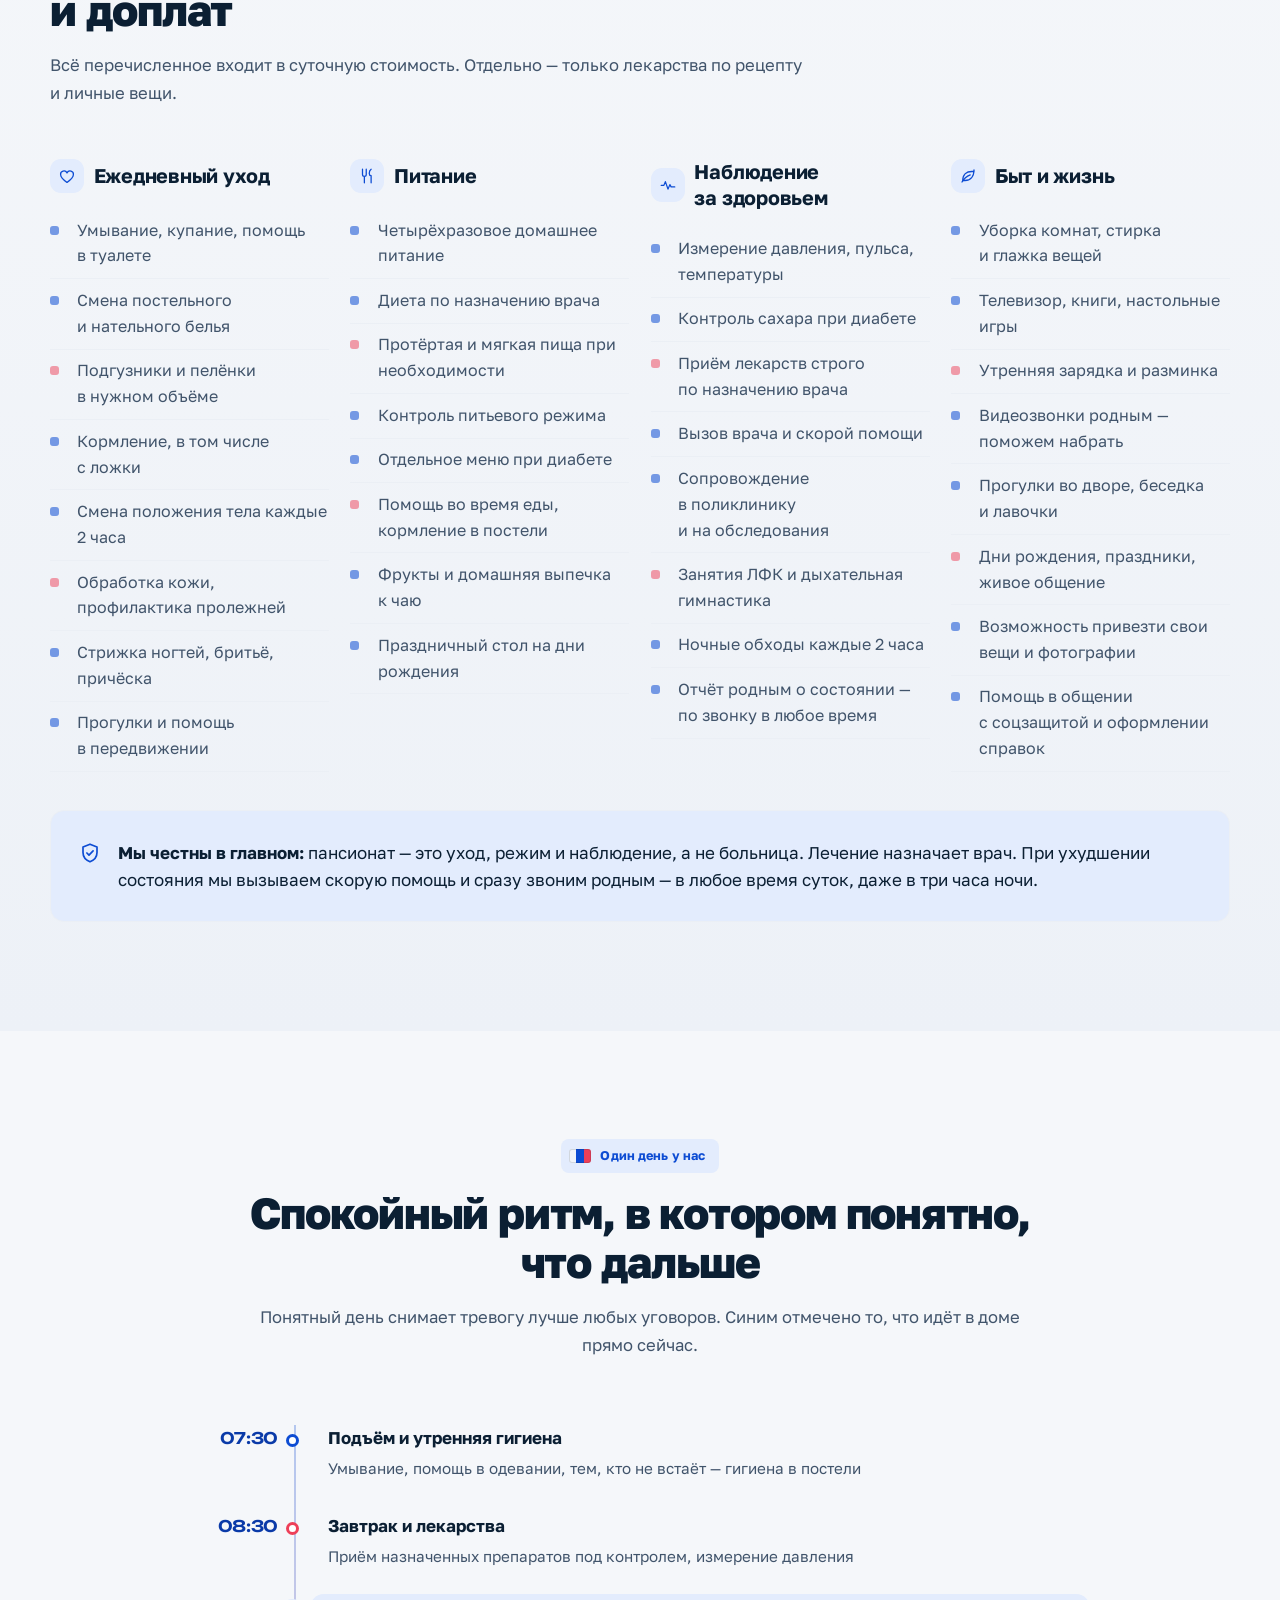
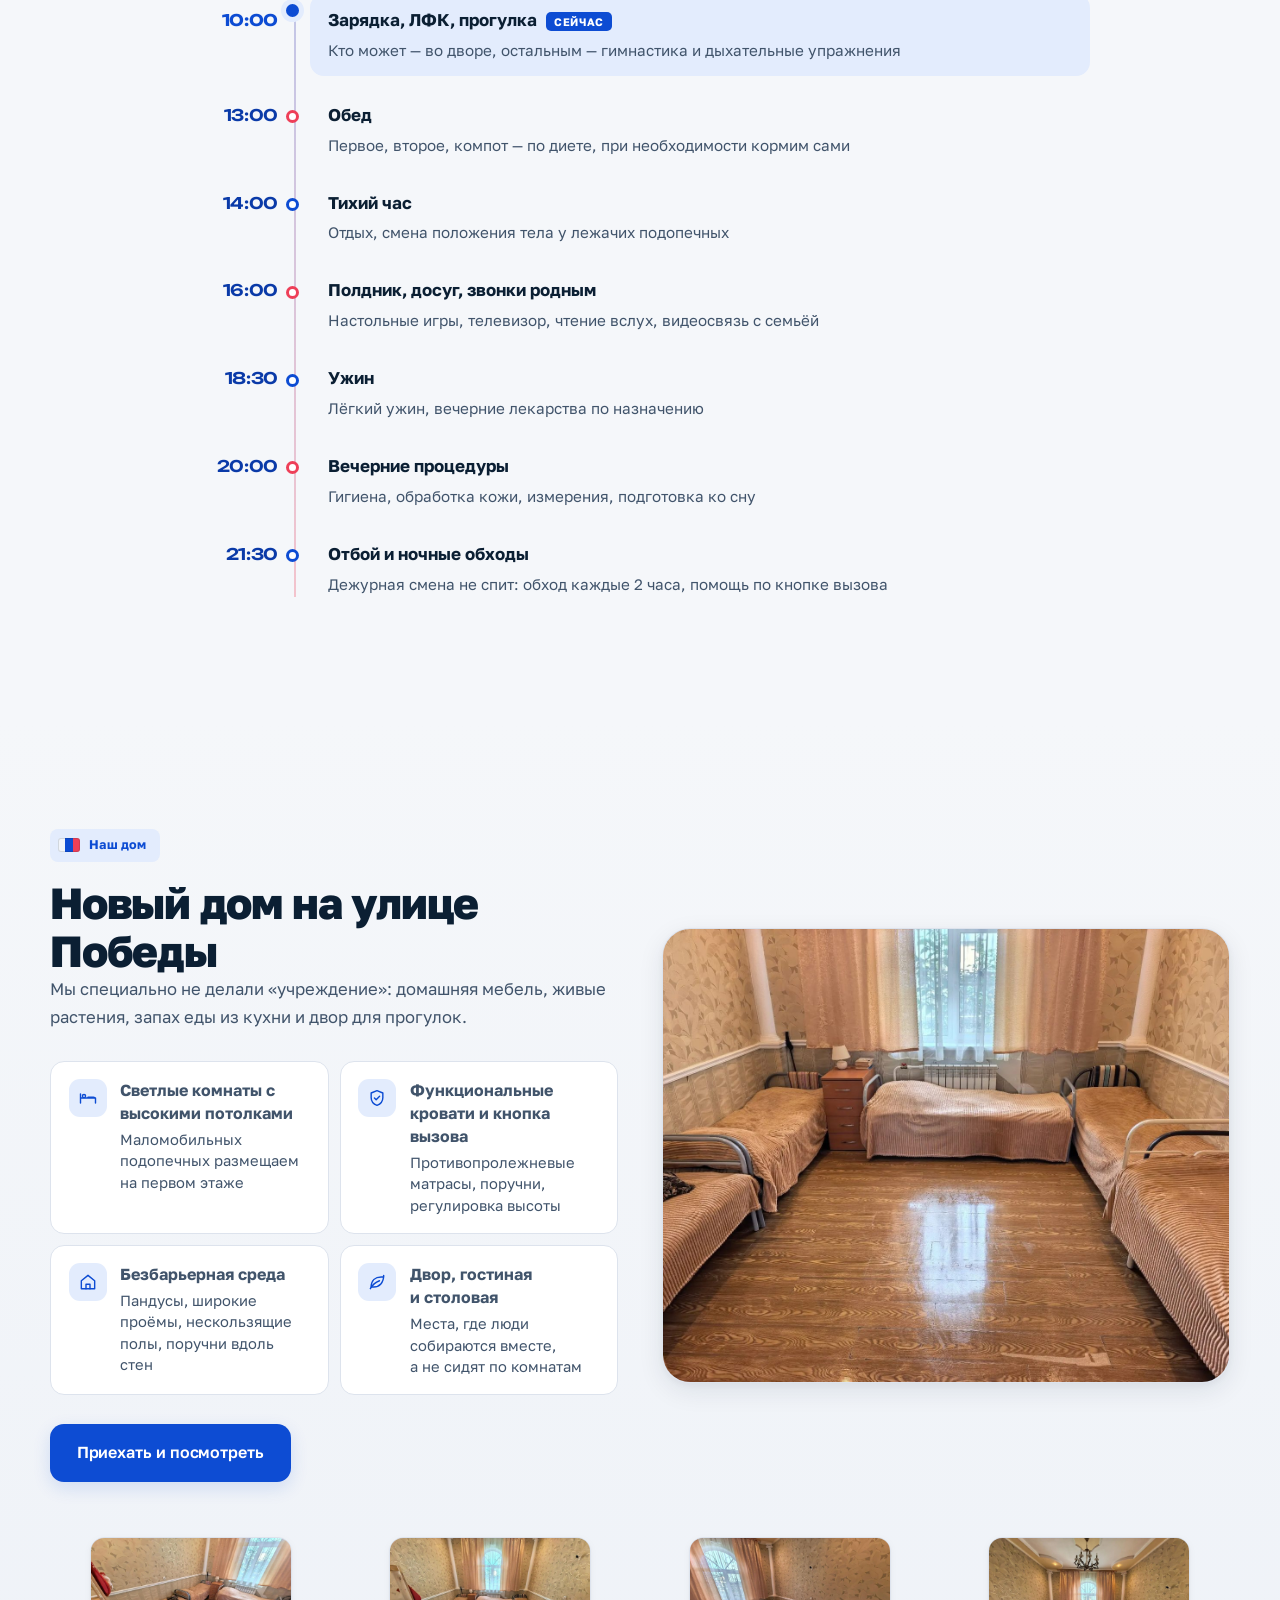
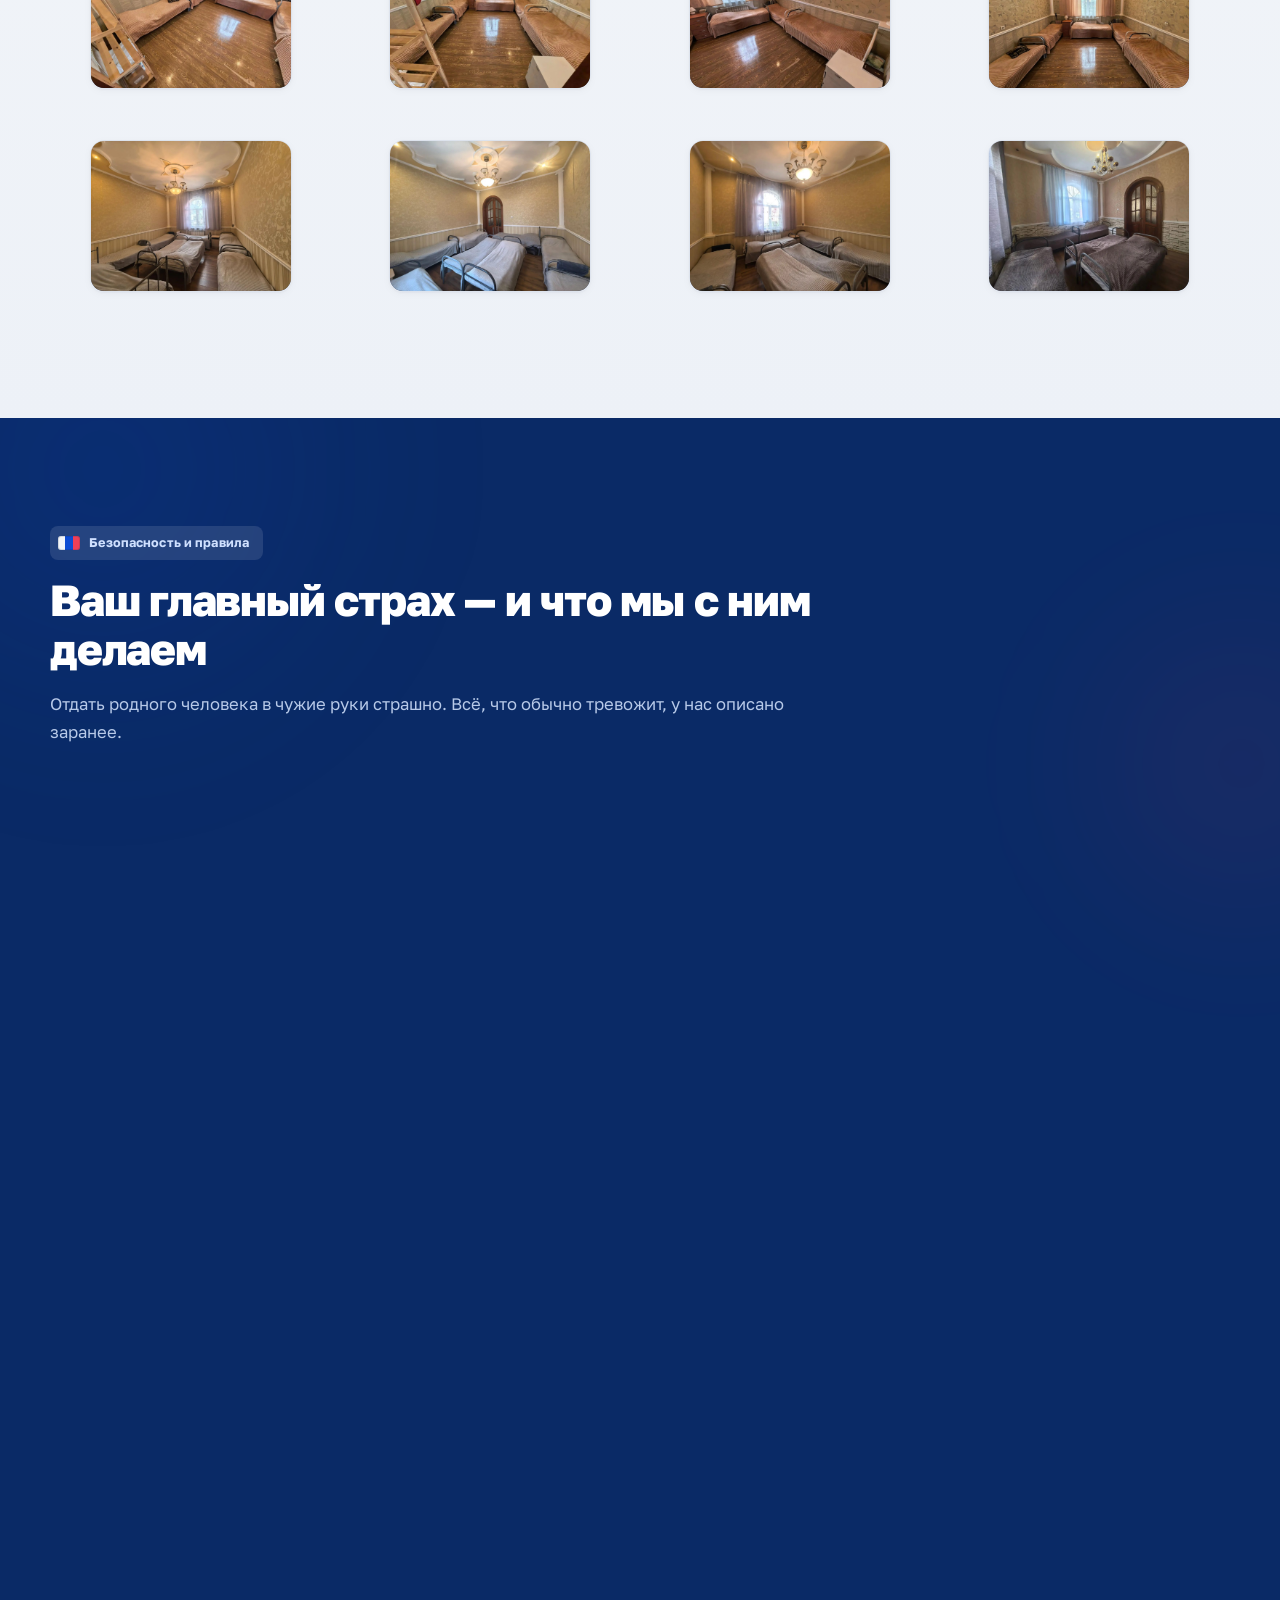
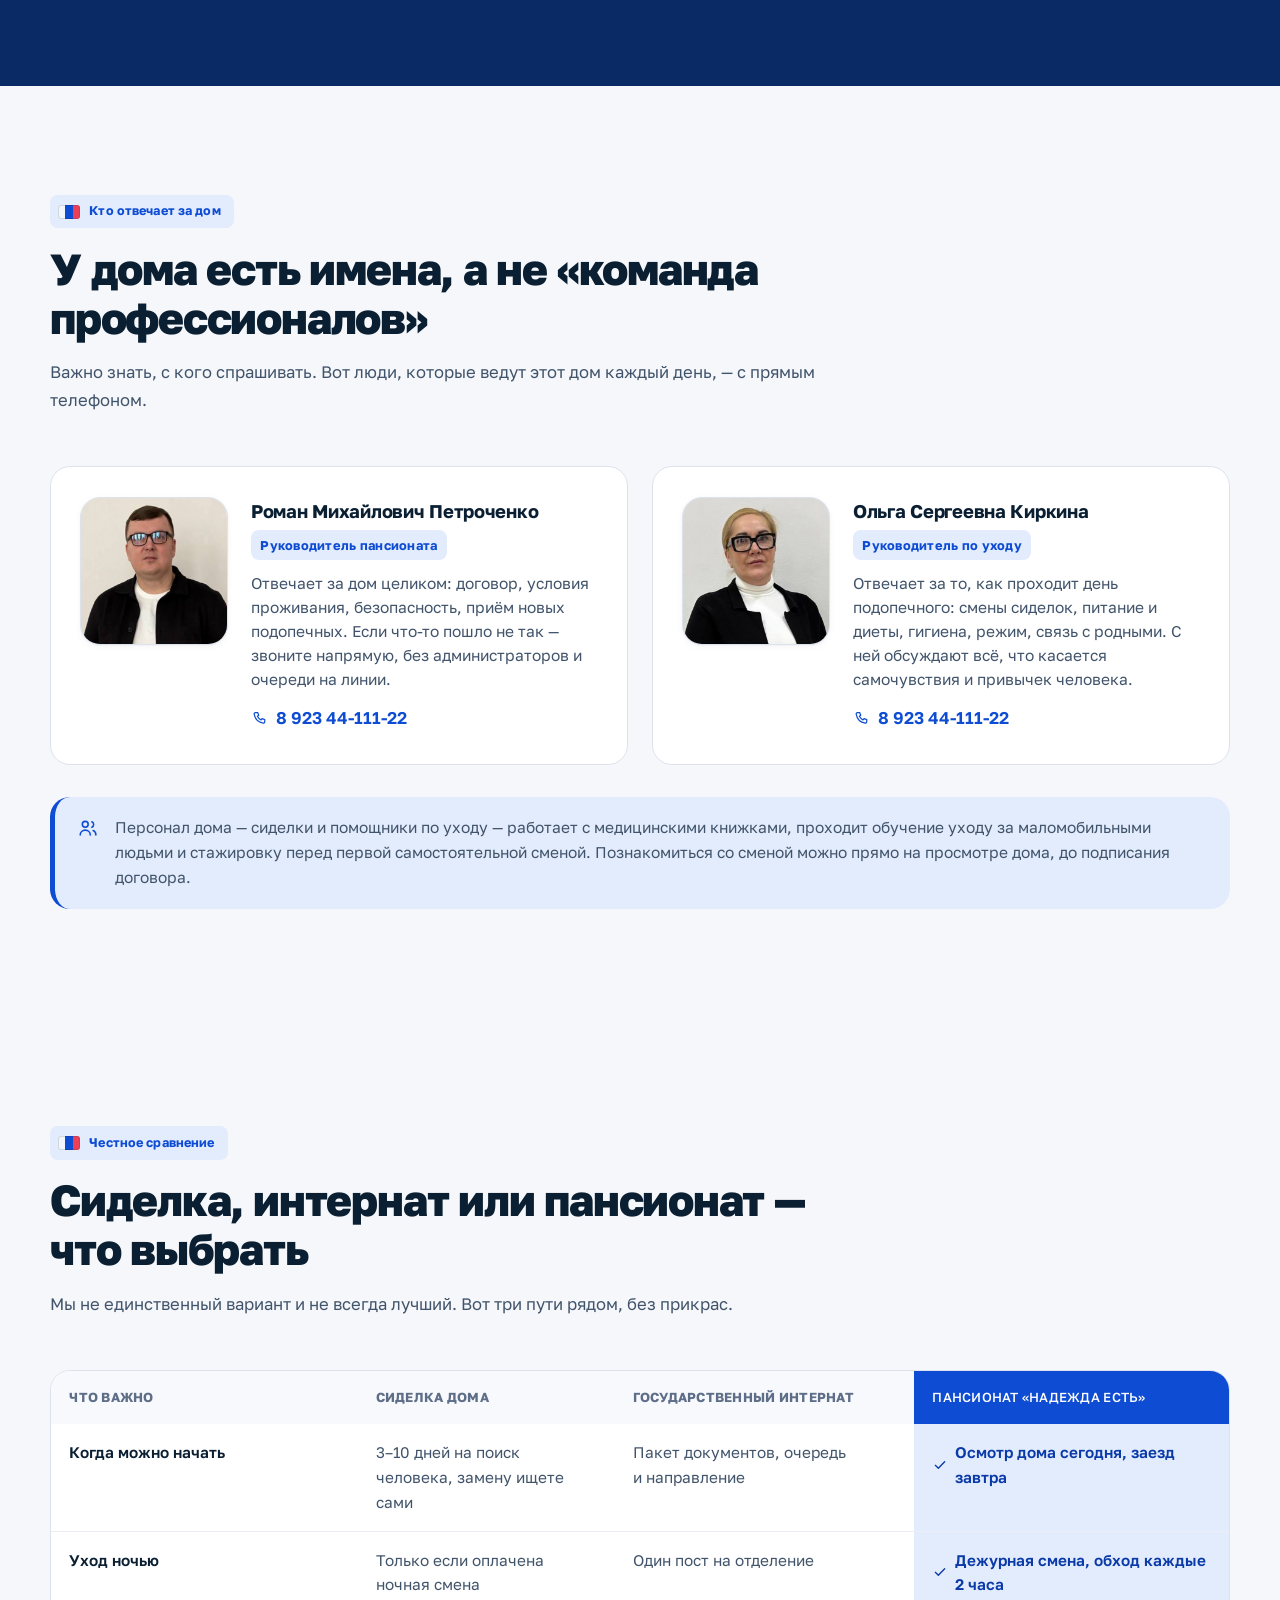
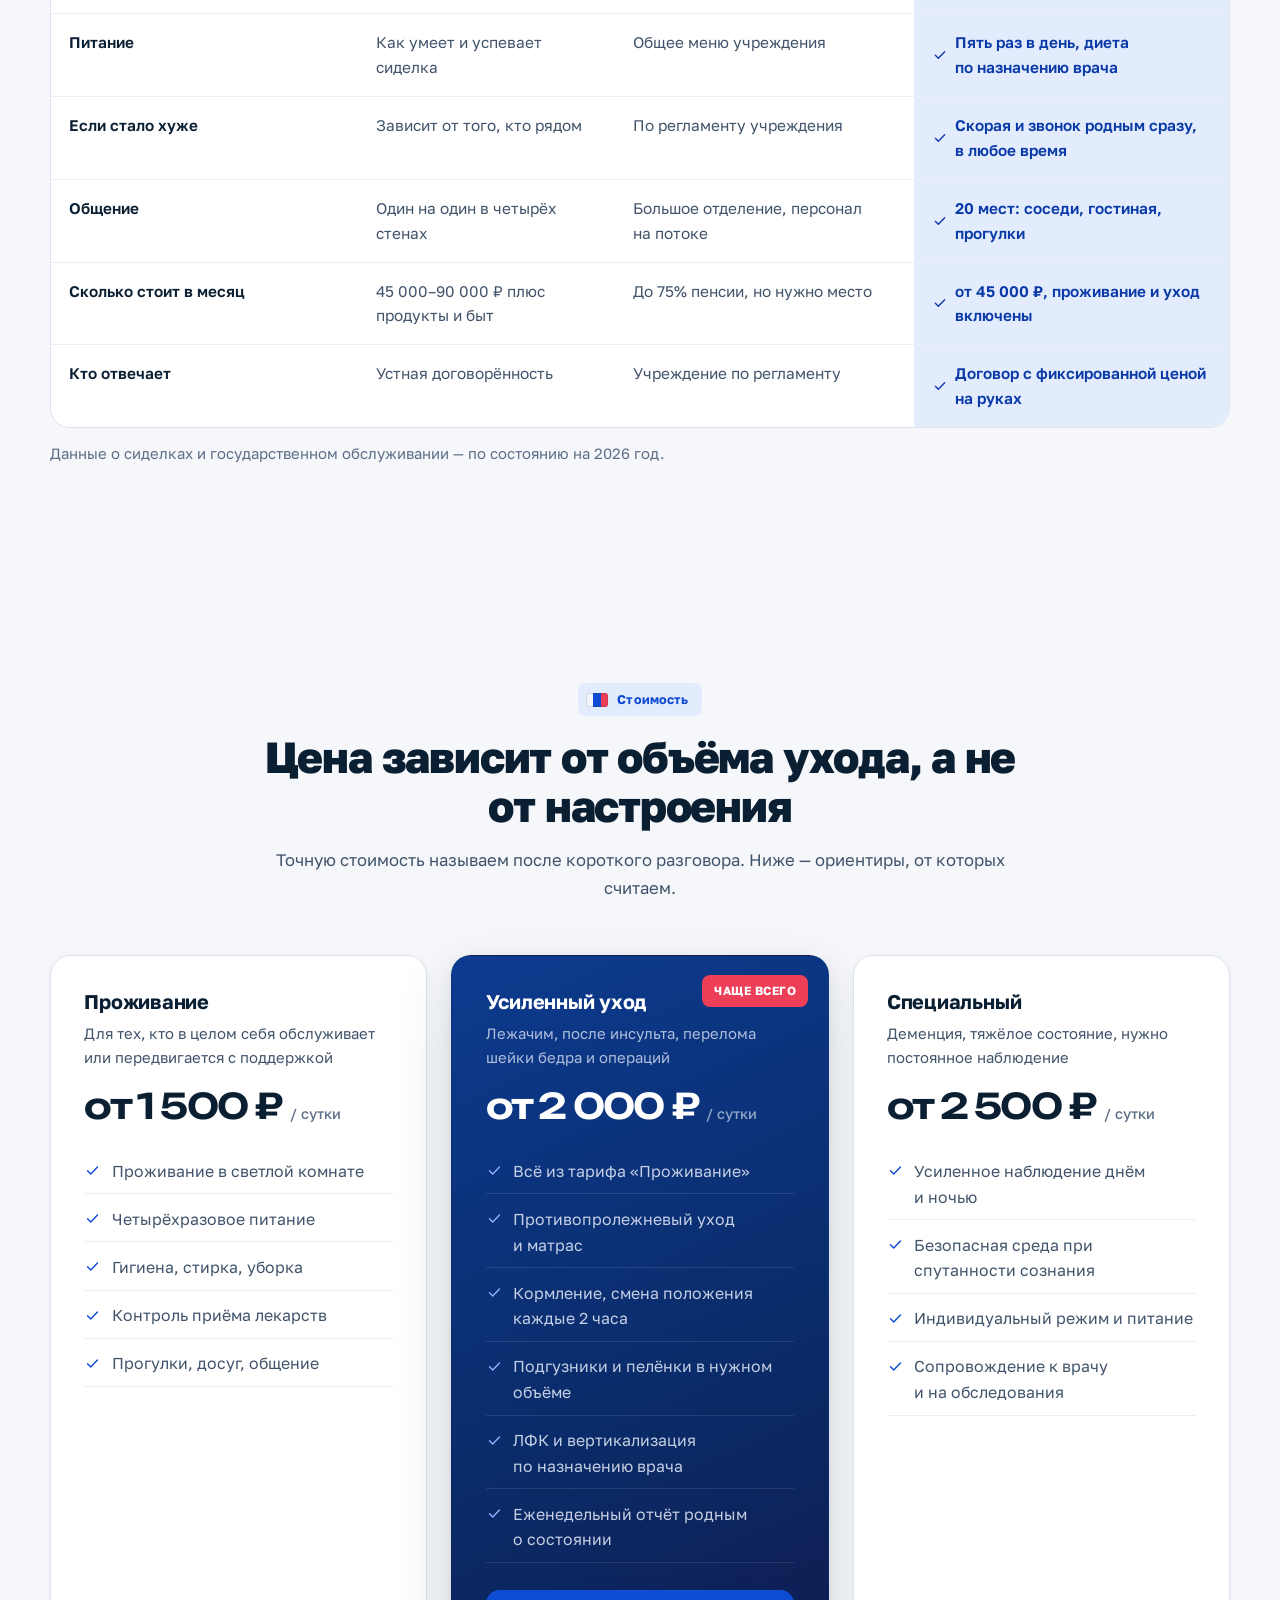
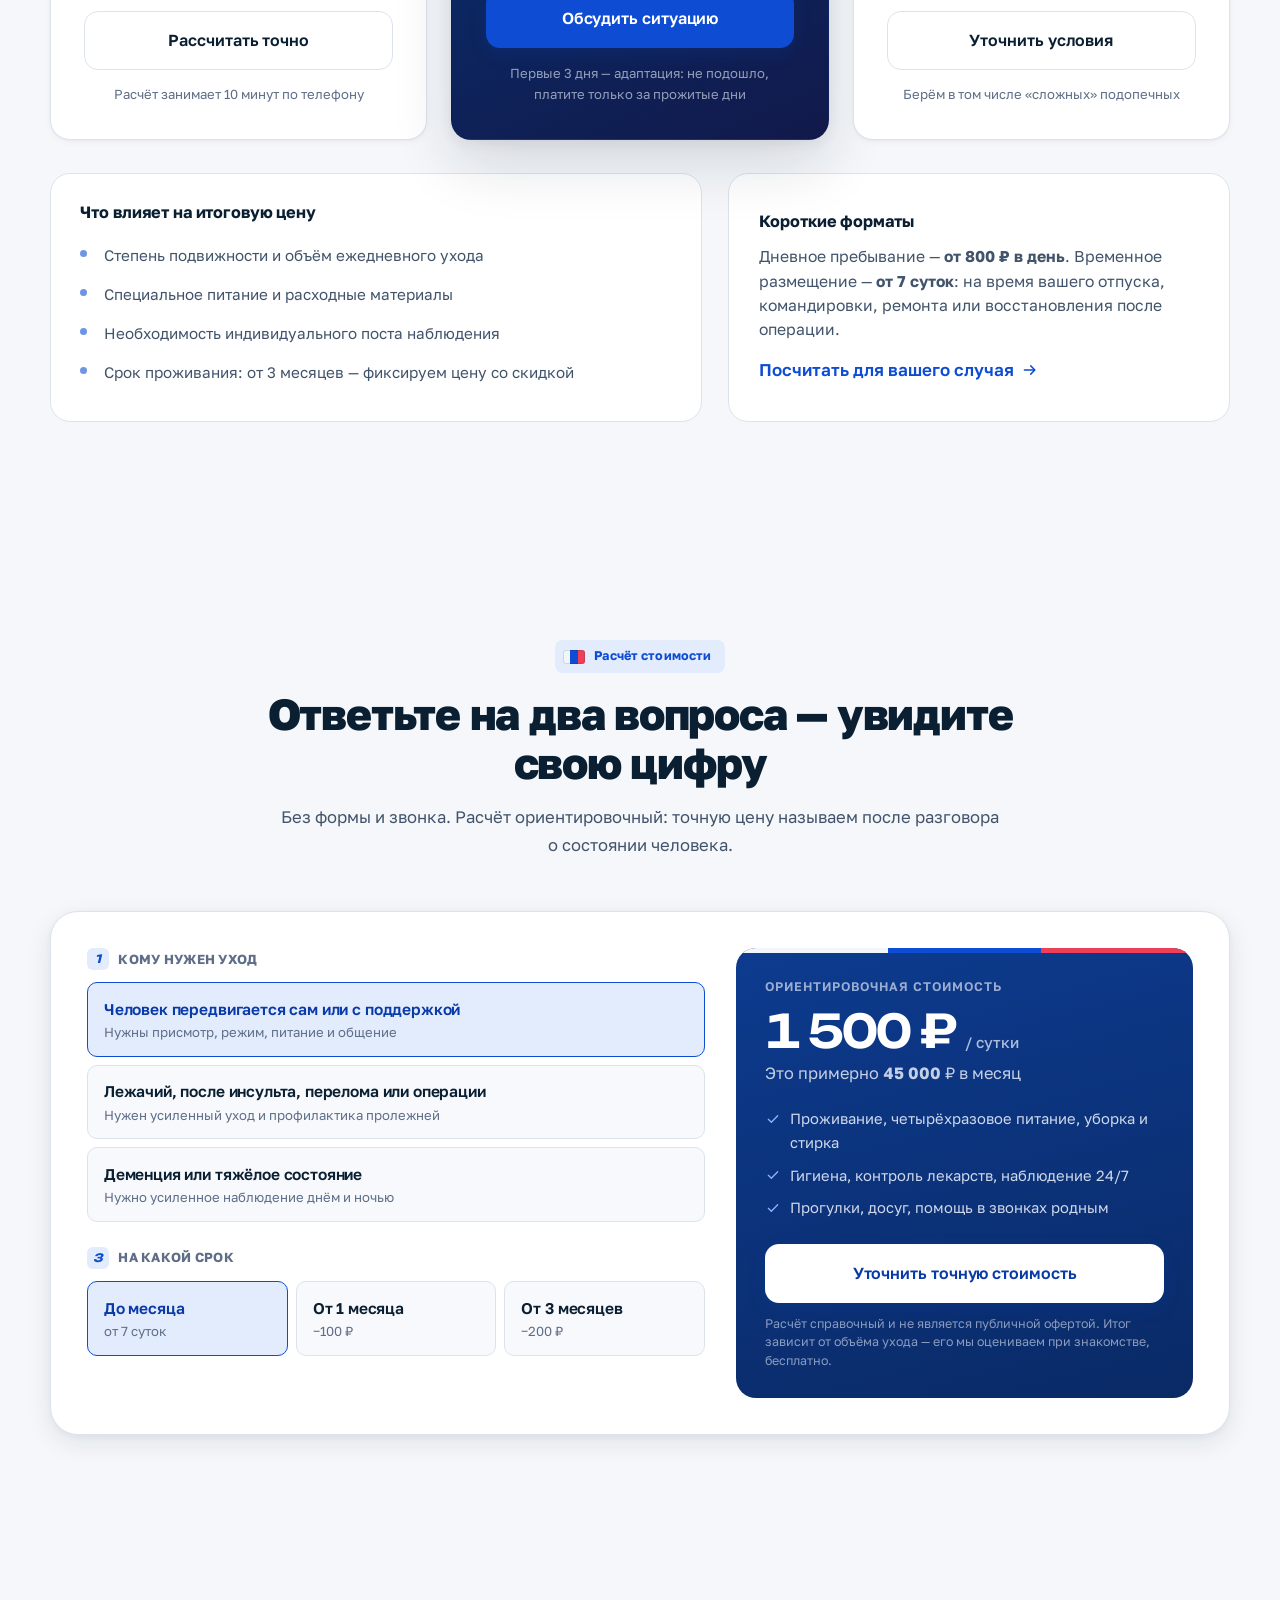
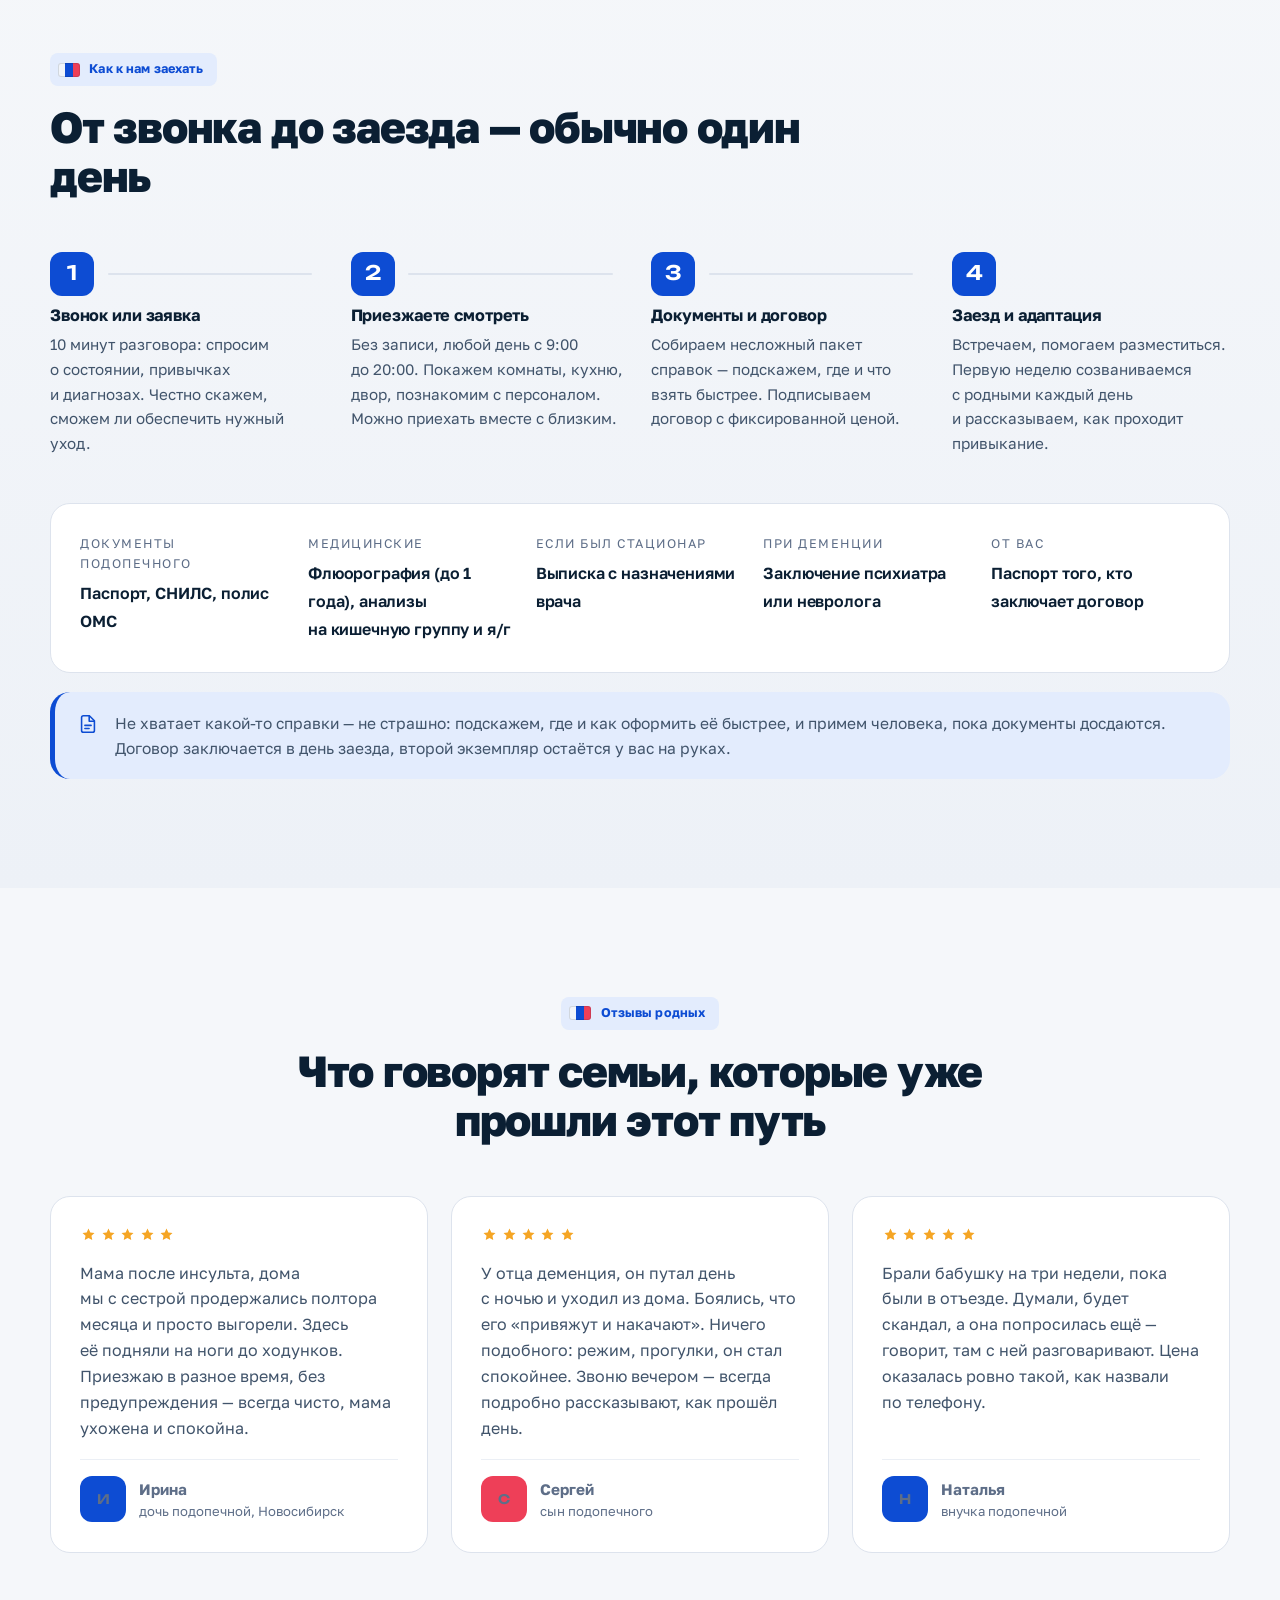
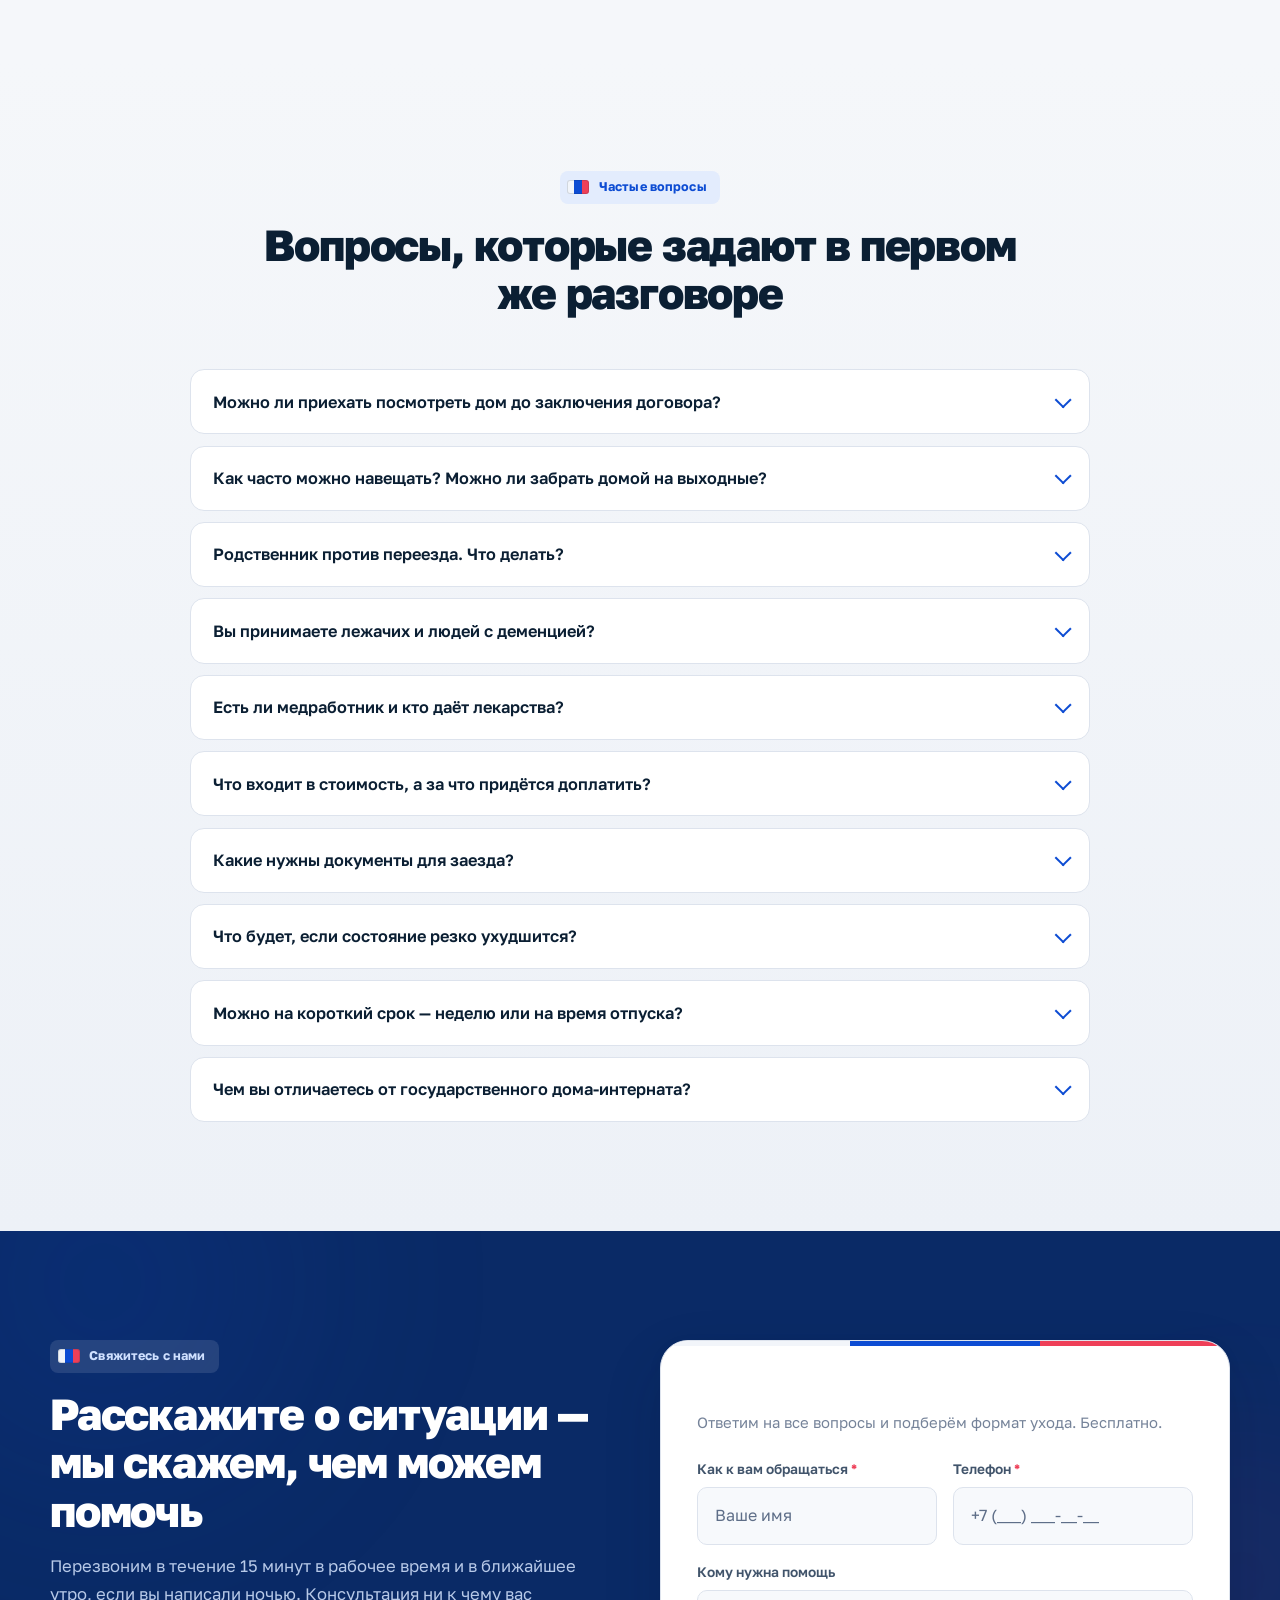
==== commit 501883fa: "Убраны все упоминания одноместных, двухместных и трёхместных комнат" ====
--- a/index.html
+++ b/index.html
@@ -28,7 +28,7 @@
 <link rel="preconnect" href="https://fonts.googleapis.com">
 <link rel="preconnect" href="https://fonts.gstatic.com" crossorigin>
 <link href="https://fonts.googleapis.com/css2?family=Golos+Text:wght@400;500;600;700;800;900&family=Unbounded:wght@500;600;700&display=swap" rel="stylesheet">
-<link rel="stylesheet" href="css/style.css?v=32">
+<link rel="stylesheet" href="css/style.css?v=33">
 <noscript><style>.rv{opacity:1!important;transform:none!important}.shot-ph{display:none}</style></noscript>
 </head>
 <body>
@@ -447,7 +447,7 @@
         <h2>Новый дом на улице Победы</h2>
         <p class="lede">Мы специально не делали «учреждение»: домашняя мебель, живые растения, запах еды из кухни и двор для прогулок.</p>
         <div class="facts">
-          <div class="fact"><svg><use href="#i-bed"/></svg><span><b>Светлые комнаты с высокими потолками</b><span>Есть одноместные. Маломобильных размещаем на первом этаже</span></span></div>
+          <div class="fact"><svg><use href="#i-bed"/></svg><span><b>Светлые комнаты с высокими потолками</b><span>Маломобильных подопечных размещаем на первом этаже</span></span></div>
           <div class="fact"><svg><use href="#i-shield"/></svg><span><b>Функциональные кровати и кнопка вызова</b><span>Противопролежневые матрасы, поручни, регулировка высоты</span></span></div>
           <div class="fact"><svg><use href="#i-home"/></svg><span><b>Безбарьерная среда</b><span>Пандусы, широкие проёмы, нескользящие полы, поручни вдоль стен</span></span></div>
           <div class="fact"><svg><use href="#i-leaf"/></svg><span><b>Двор, гостиная и столовая</b><span>Места, где люди собираются вместе, а не сидят по комнатам</span></span></div>
@@ -647,7 +647,7 @@
         <details class="disc price-disc" open>
           <summary>Что входит в тариф</summary>
           <div class="disc-body"><ul class="price-list">
-          <li><svg><use href="#i-check"/></svg> Место в светлой комнате с высокими потолками</li>
+          <li><svg><use href="#i-check"/></svg> Проживание в светлой комнате</li>
           <li><svg><use href="#i-check"/></svg> Четырёхразовое питание</li>
           <li><svg><use href="#i-check"/></svg> Гигиена, стирка, уборка</li>
           <li><svg><use href="#i-check"/></svg> Контроль приёма лекарств</li>
@@ -680,12 +680,11 @@
 
       <article class="price rv rv-d2">
         <h3>Специальный</h3>
-        <p class="price-sub">Деменция, тяжёлое состояние, потребность в отдельной комнате</p>
+        <p class="price-sub">Деменция, тяжёлое состояние, нужно постоянное наблюдение</p>
         <div class="price-val">от 2 500 ₽ <small>/ сутки</small></div>
         <details class="disc price-disc" open>
           <summary>Что входит в тариф</summary>
           <div class="disc-body"><ul class="price-list">
-          <li><svg><use href="#i-check"/></svg> Одноместная комната по запросу</li>
           <li><svg><use href="#i-check"/></svg> Усиленное наблюдение днём и ночью</li>
           <li><svg><use href="#i-check"/></svg> Безопасная среда при спутанности сознания</li>
           <li><svg><use href="#i-check"/></svg> Индивидуальный режим и питание</li>
@@ -702,7 +701,6 @@
         <h4>Что влияет на итоговую цену</h4>
         <ul>
           <li>Степень подвижности и объём ежедневного ухода</li>
-          <li>Количество мест в комнате (одноместная дороже)</li>
           <li>Специальное питание и расходные материалы</li>
           <li>Необходимость индивидуального поста наблюдения</li>
           <li>Срок проживания: от 3 месяцев — фиксируем цену со скидкой</li>
@@ -1054,7 +1052,7 @@
   "areaServed": "Новосибирск и Новосибирская область"
 }
 </script>
-<script src="js/app.js?v=32" defer></script>
+<script src="js/app.js?v=33" defer></script>
 
 <script>
 document.addEventListener('submit', function (e) {
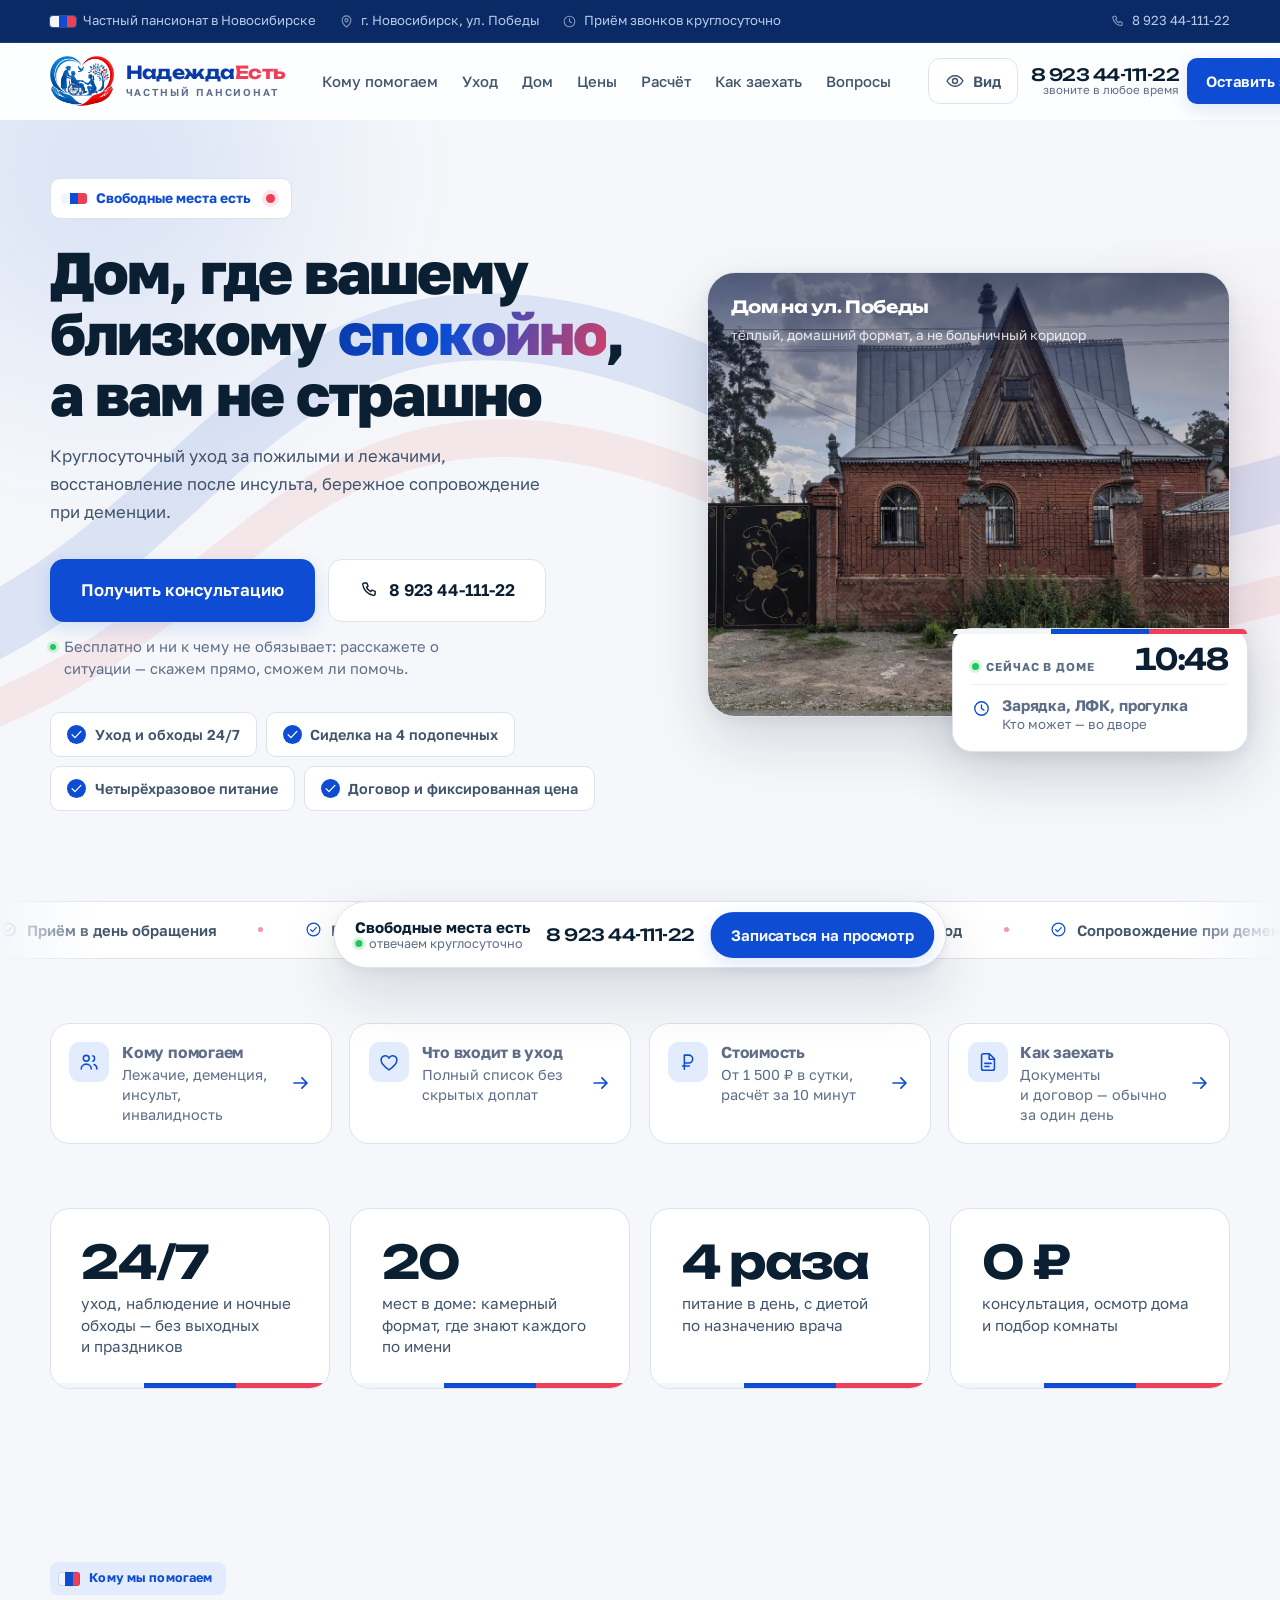
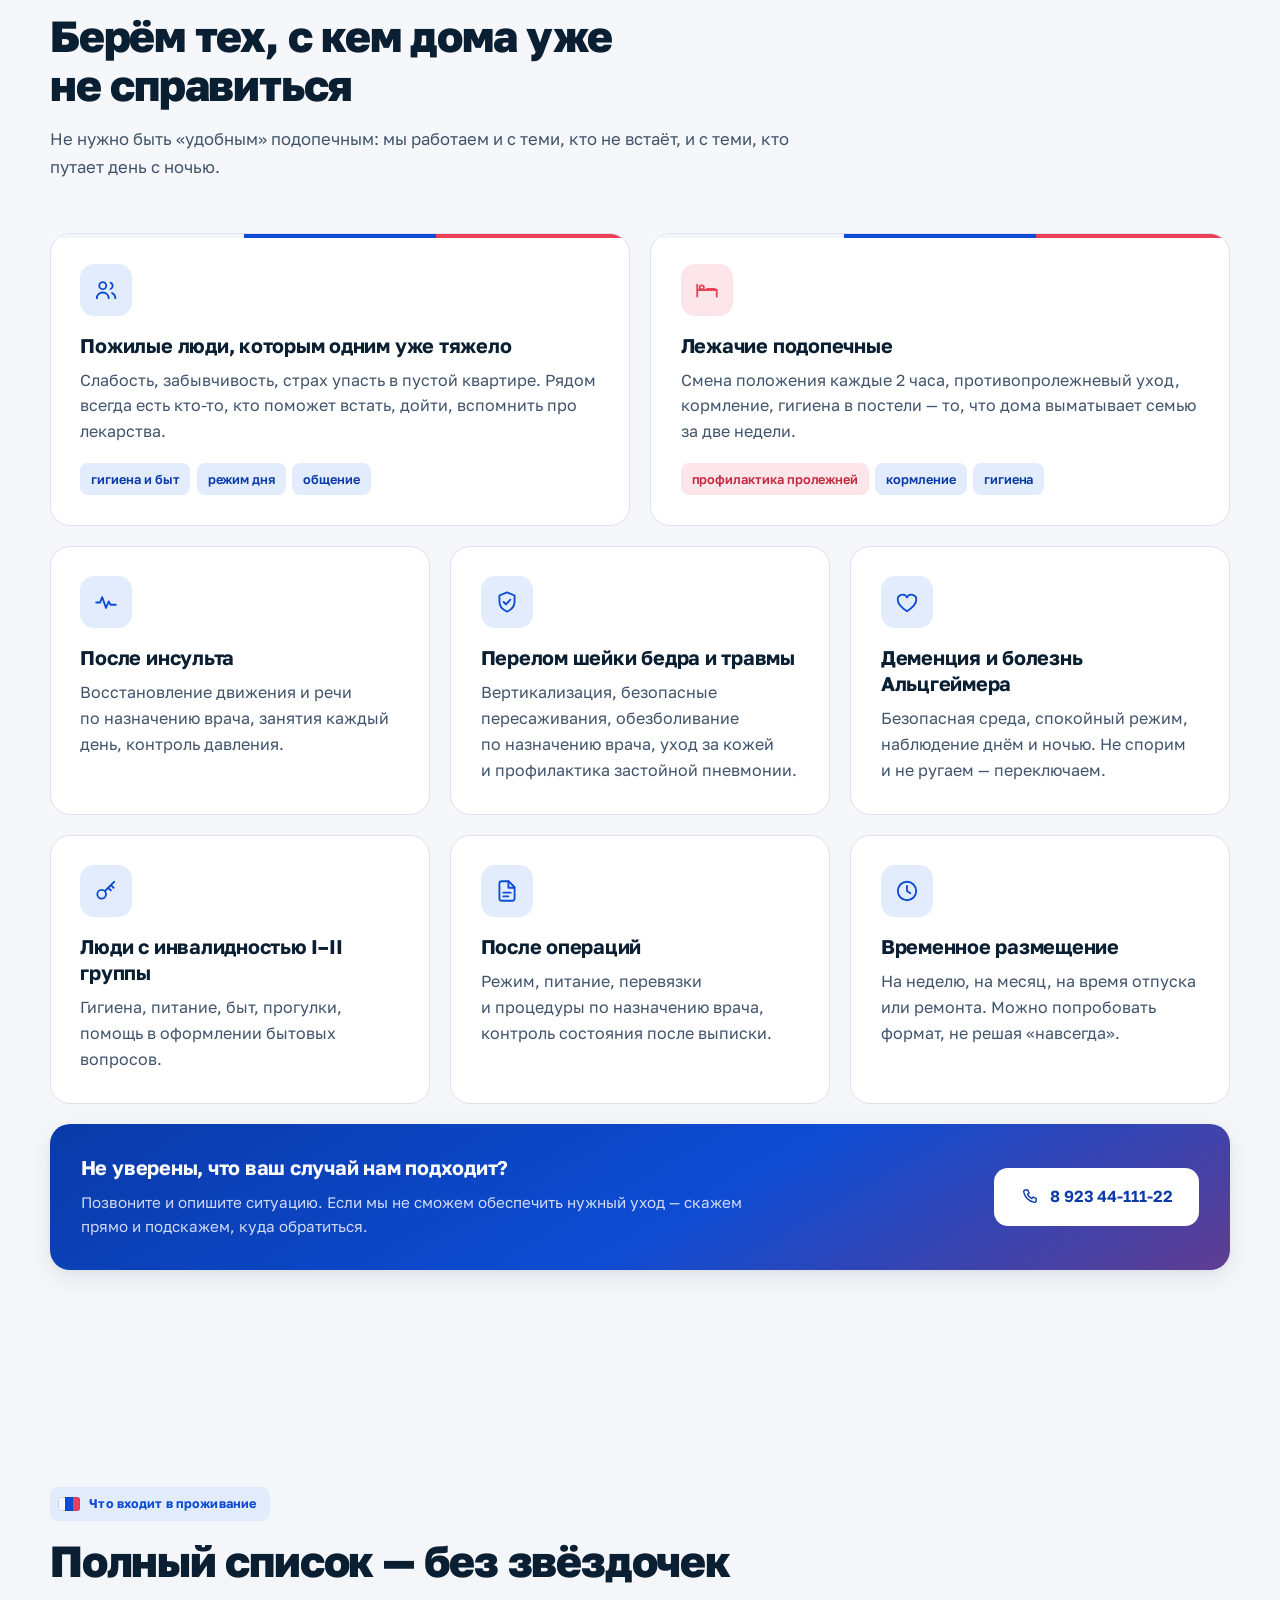
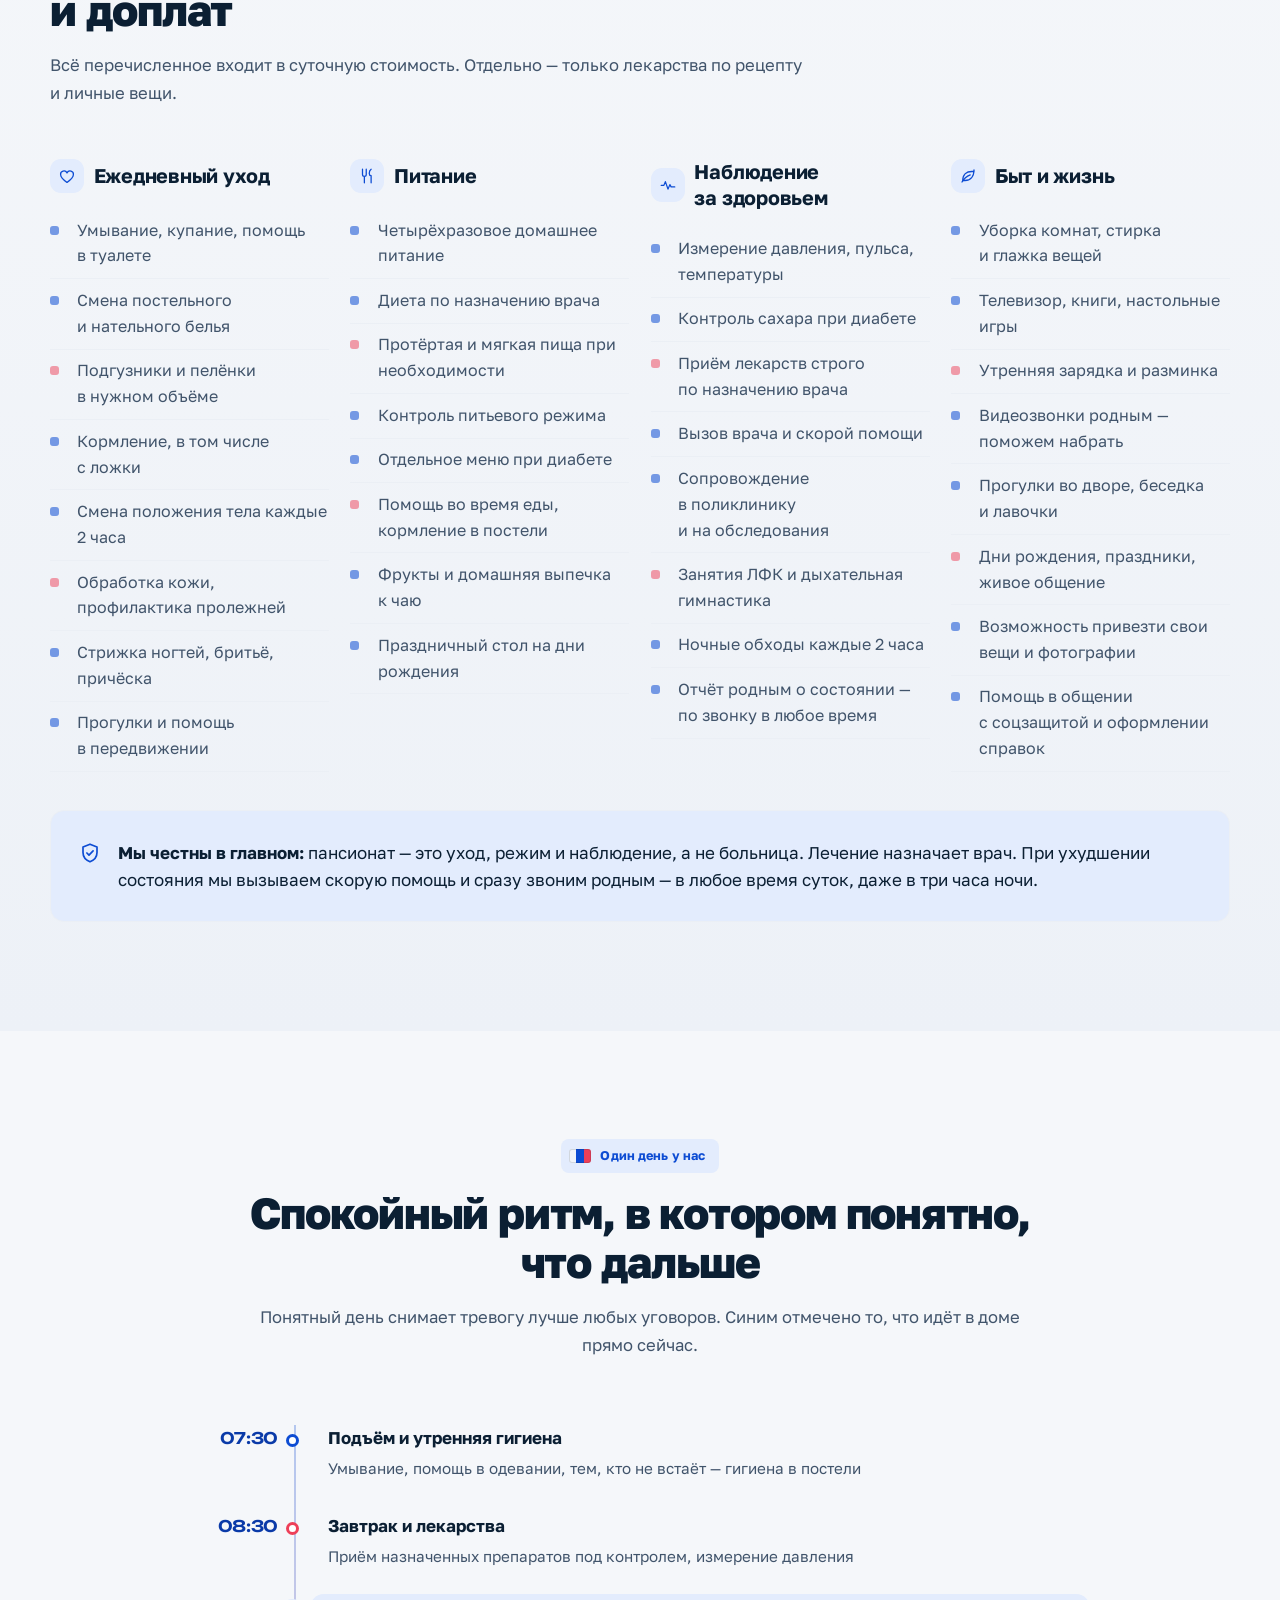
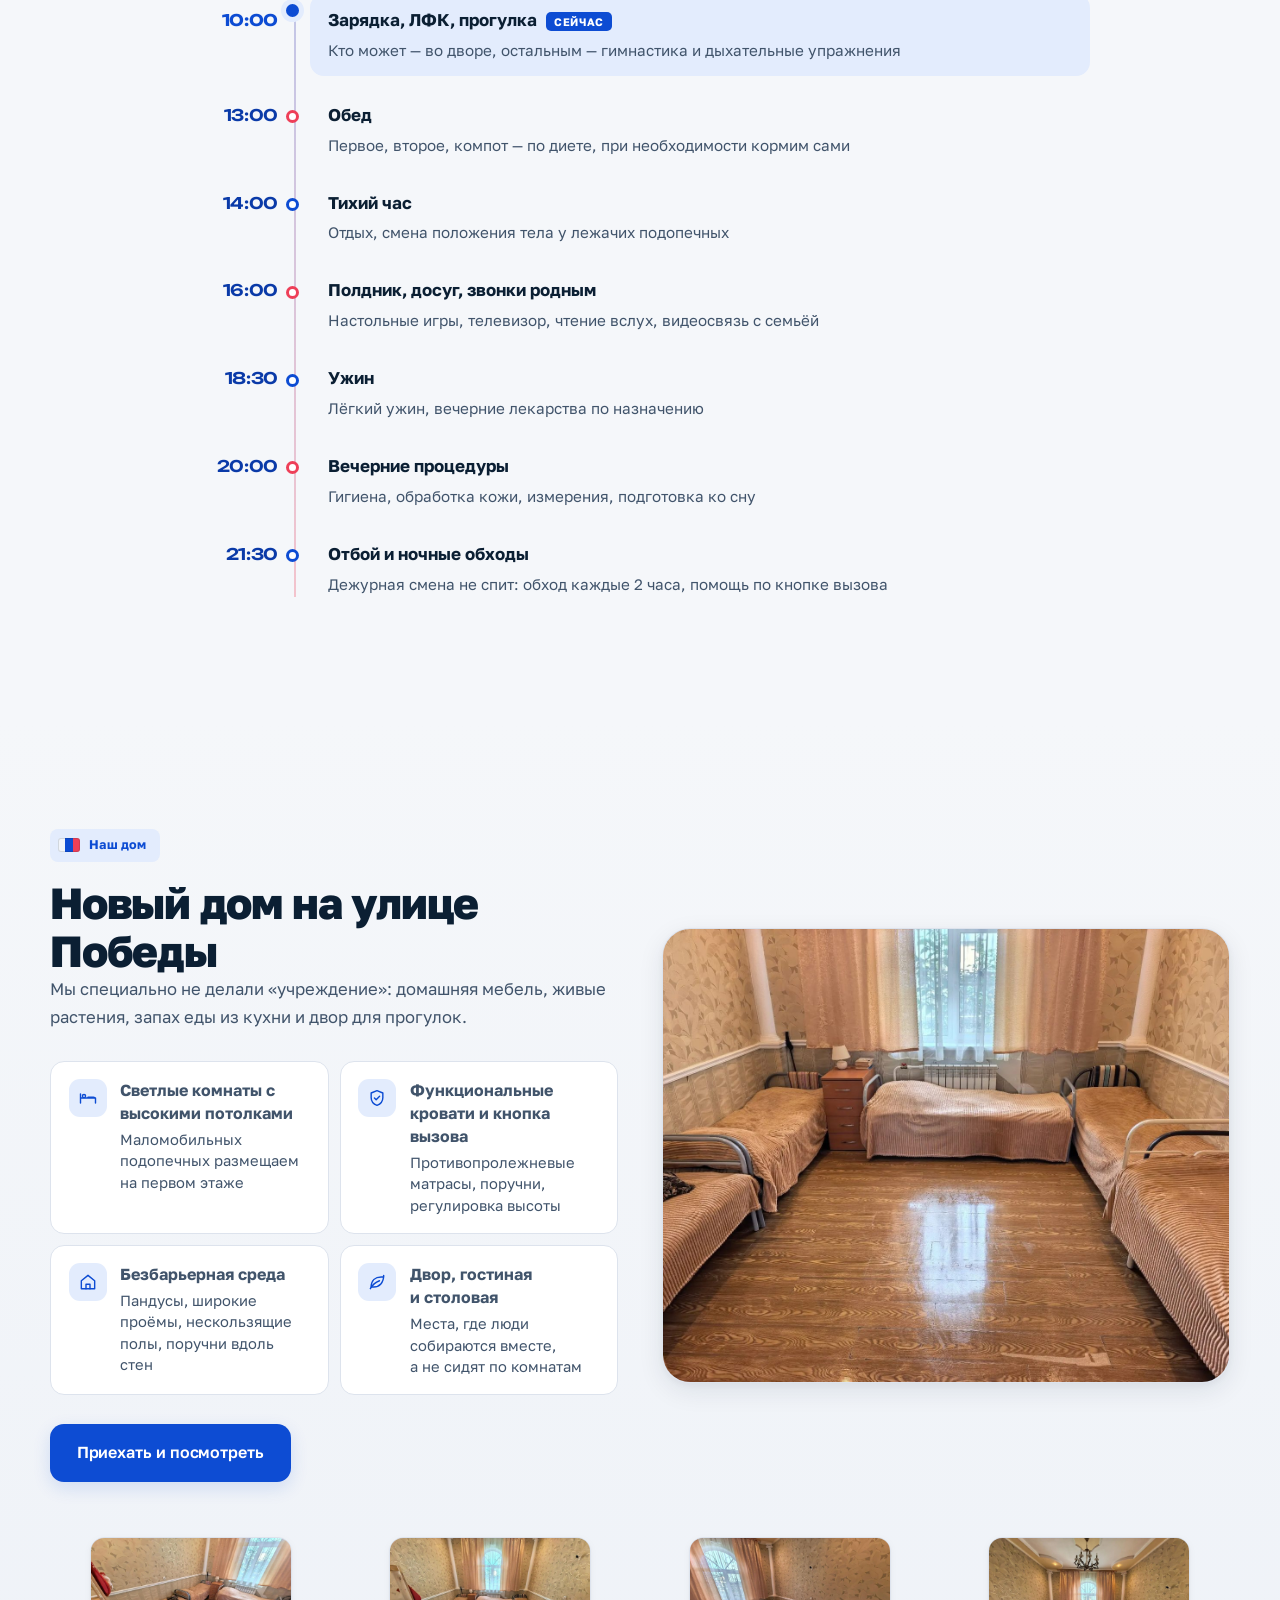
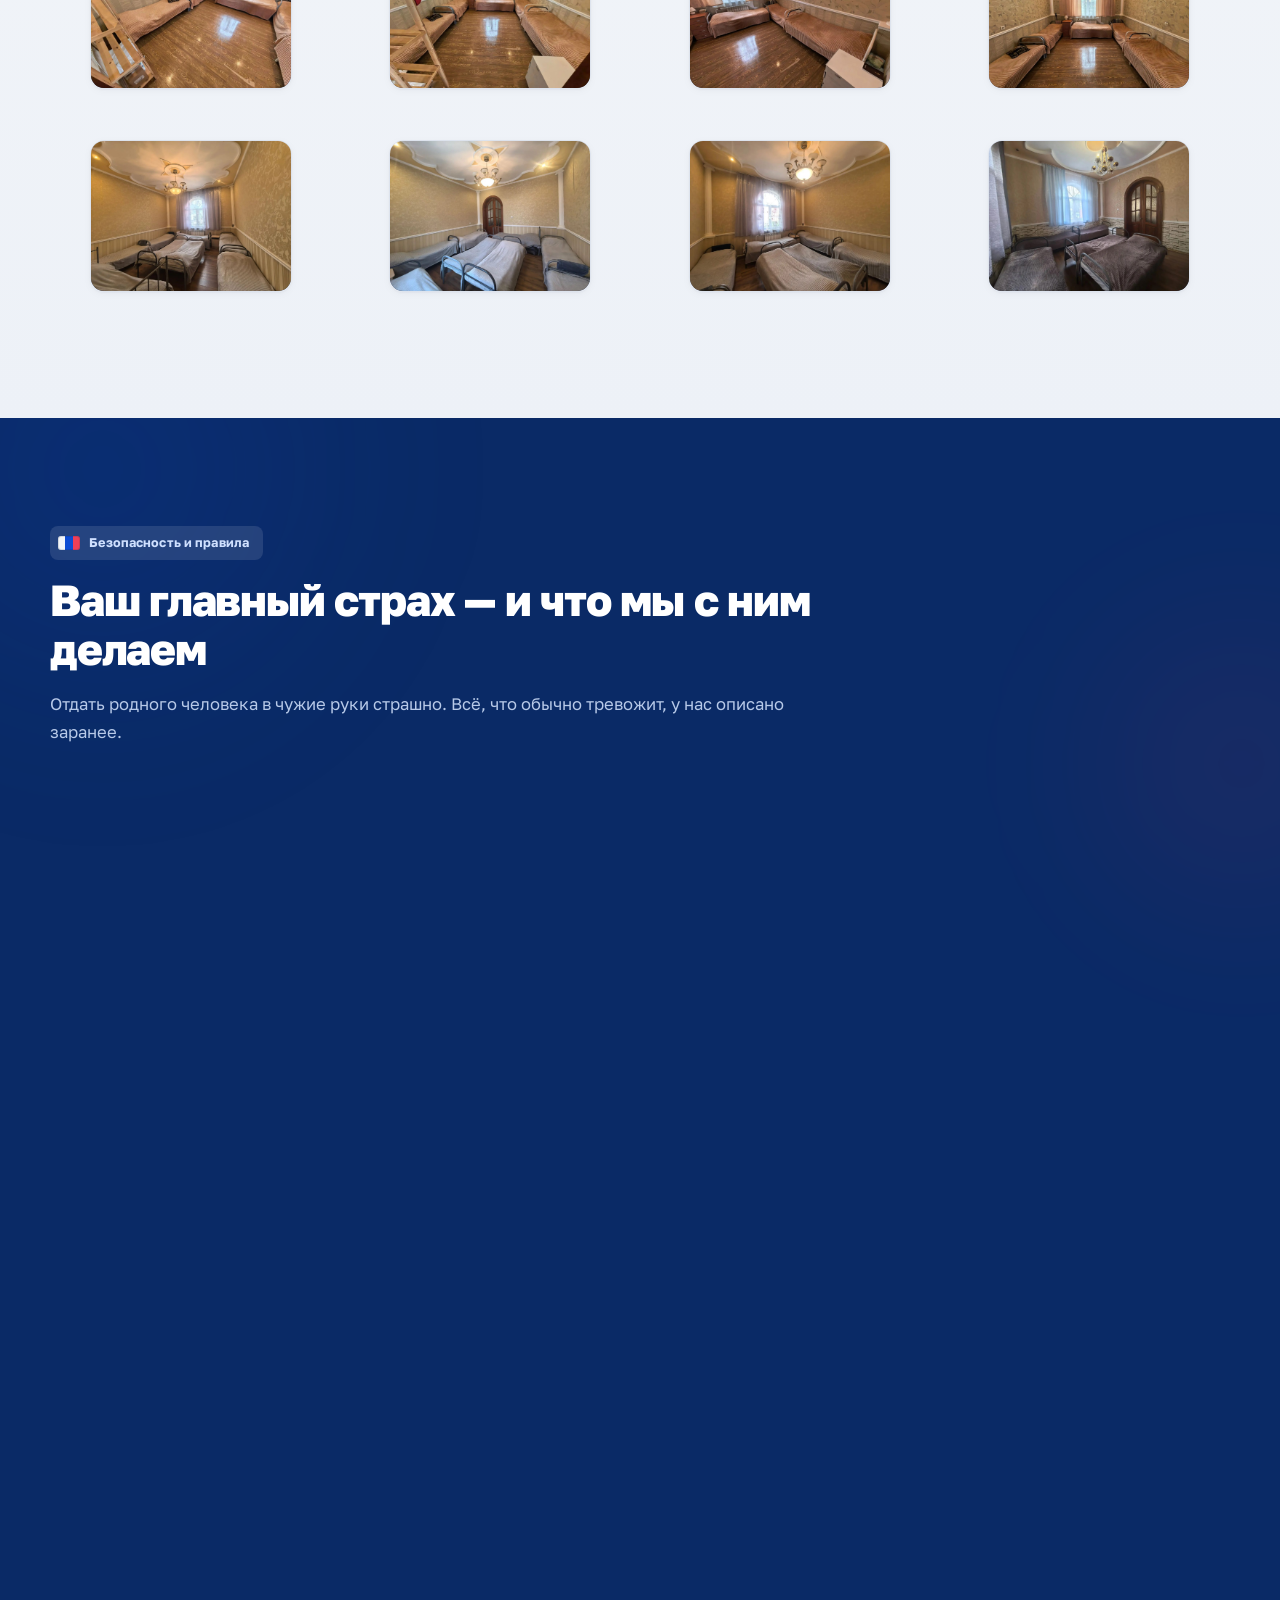
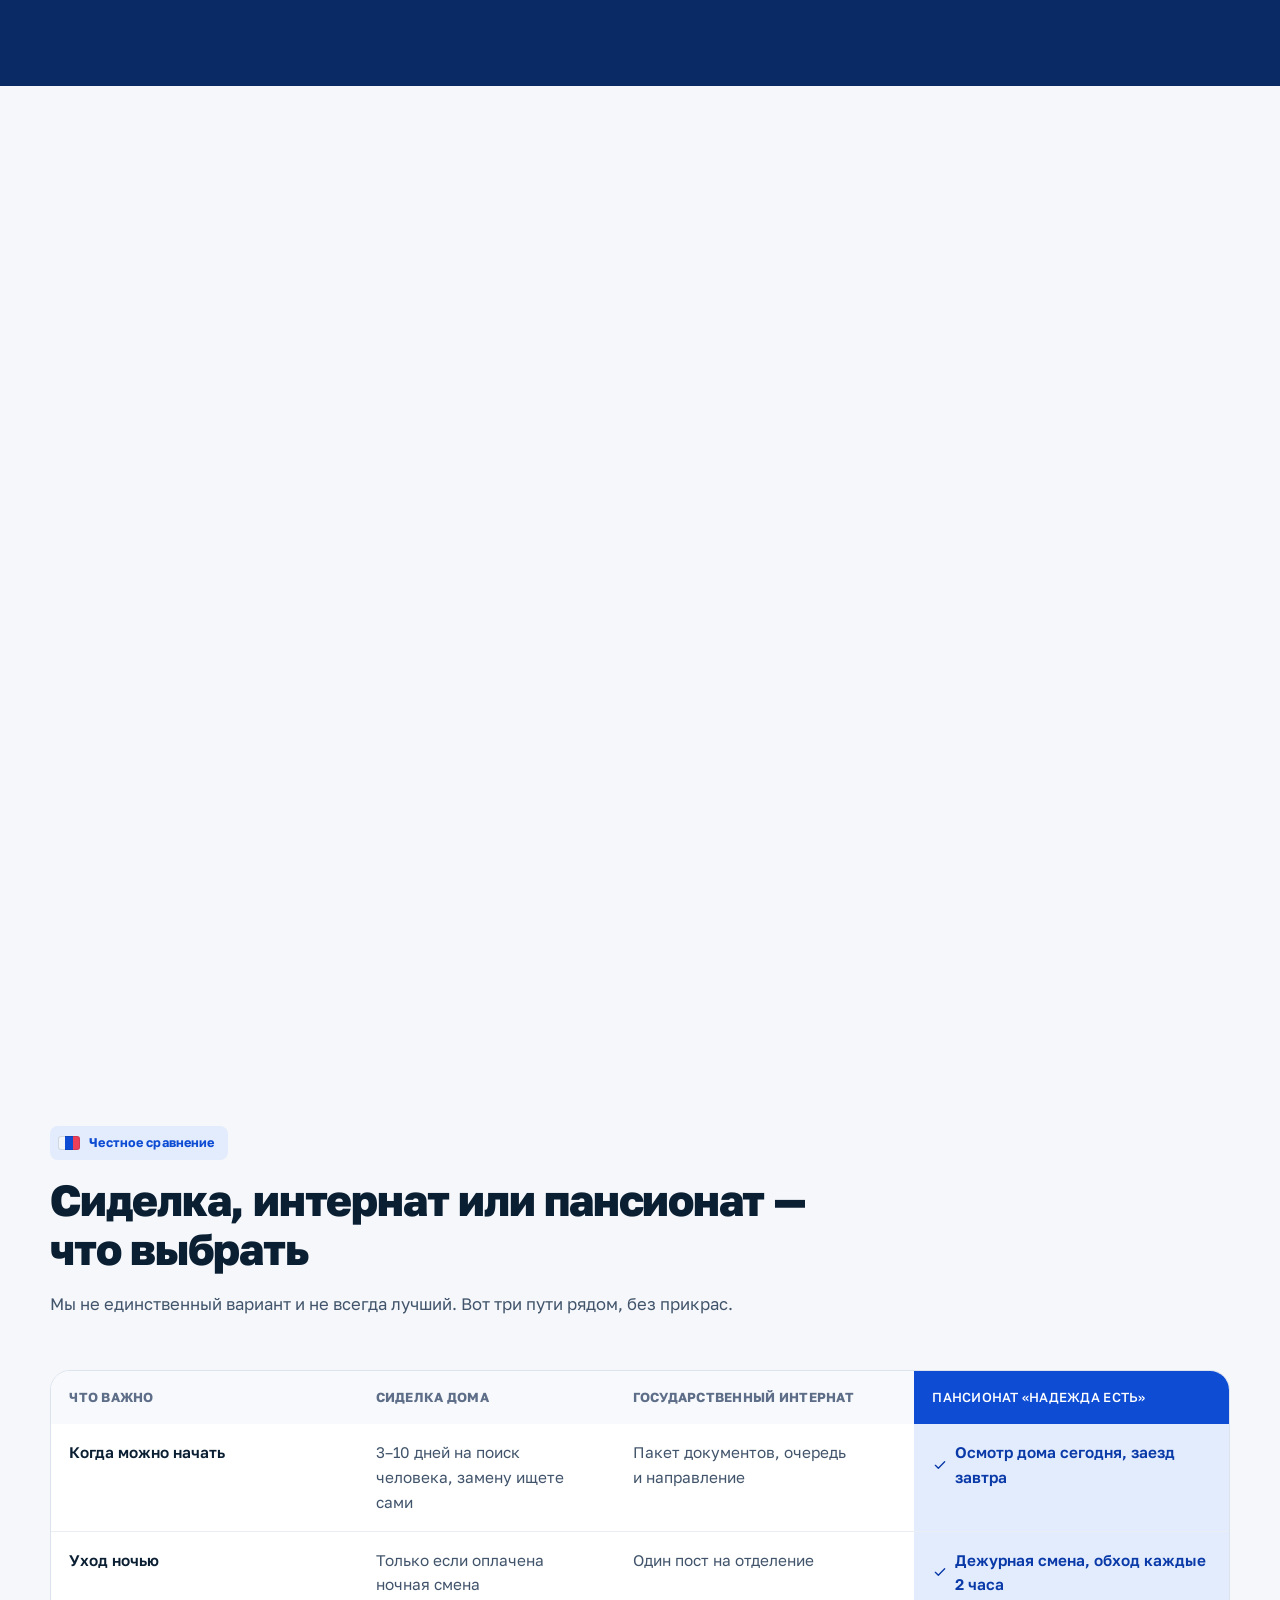
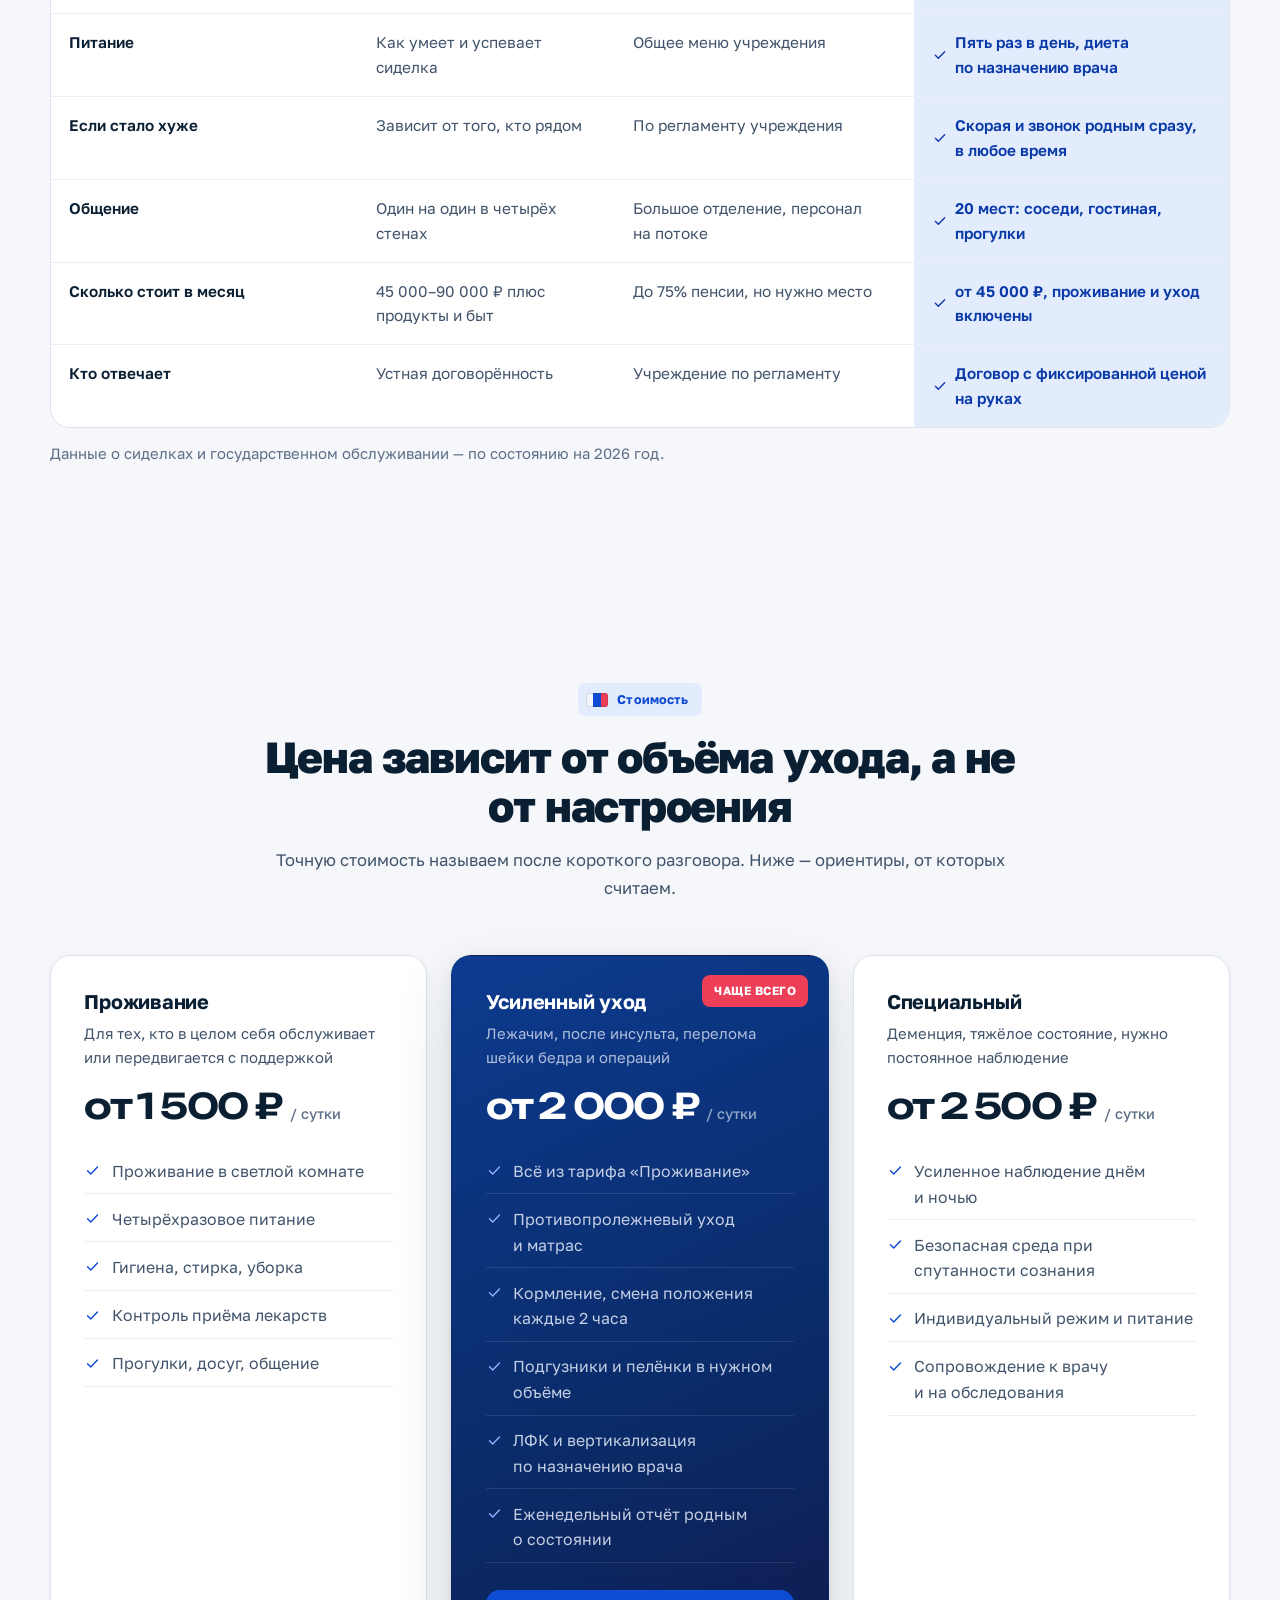
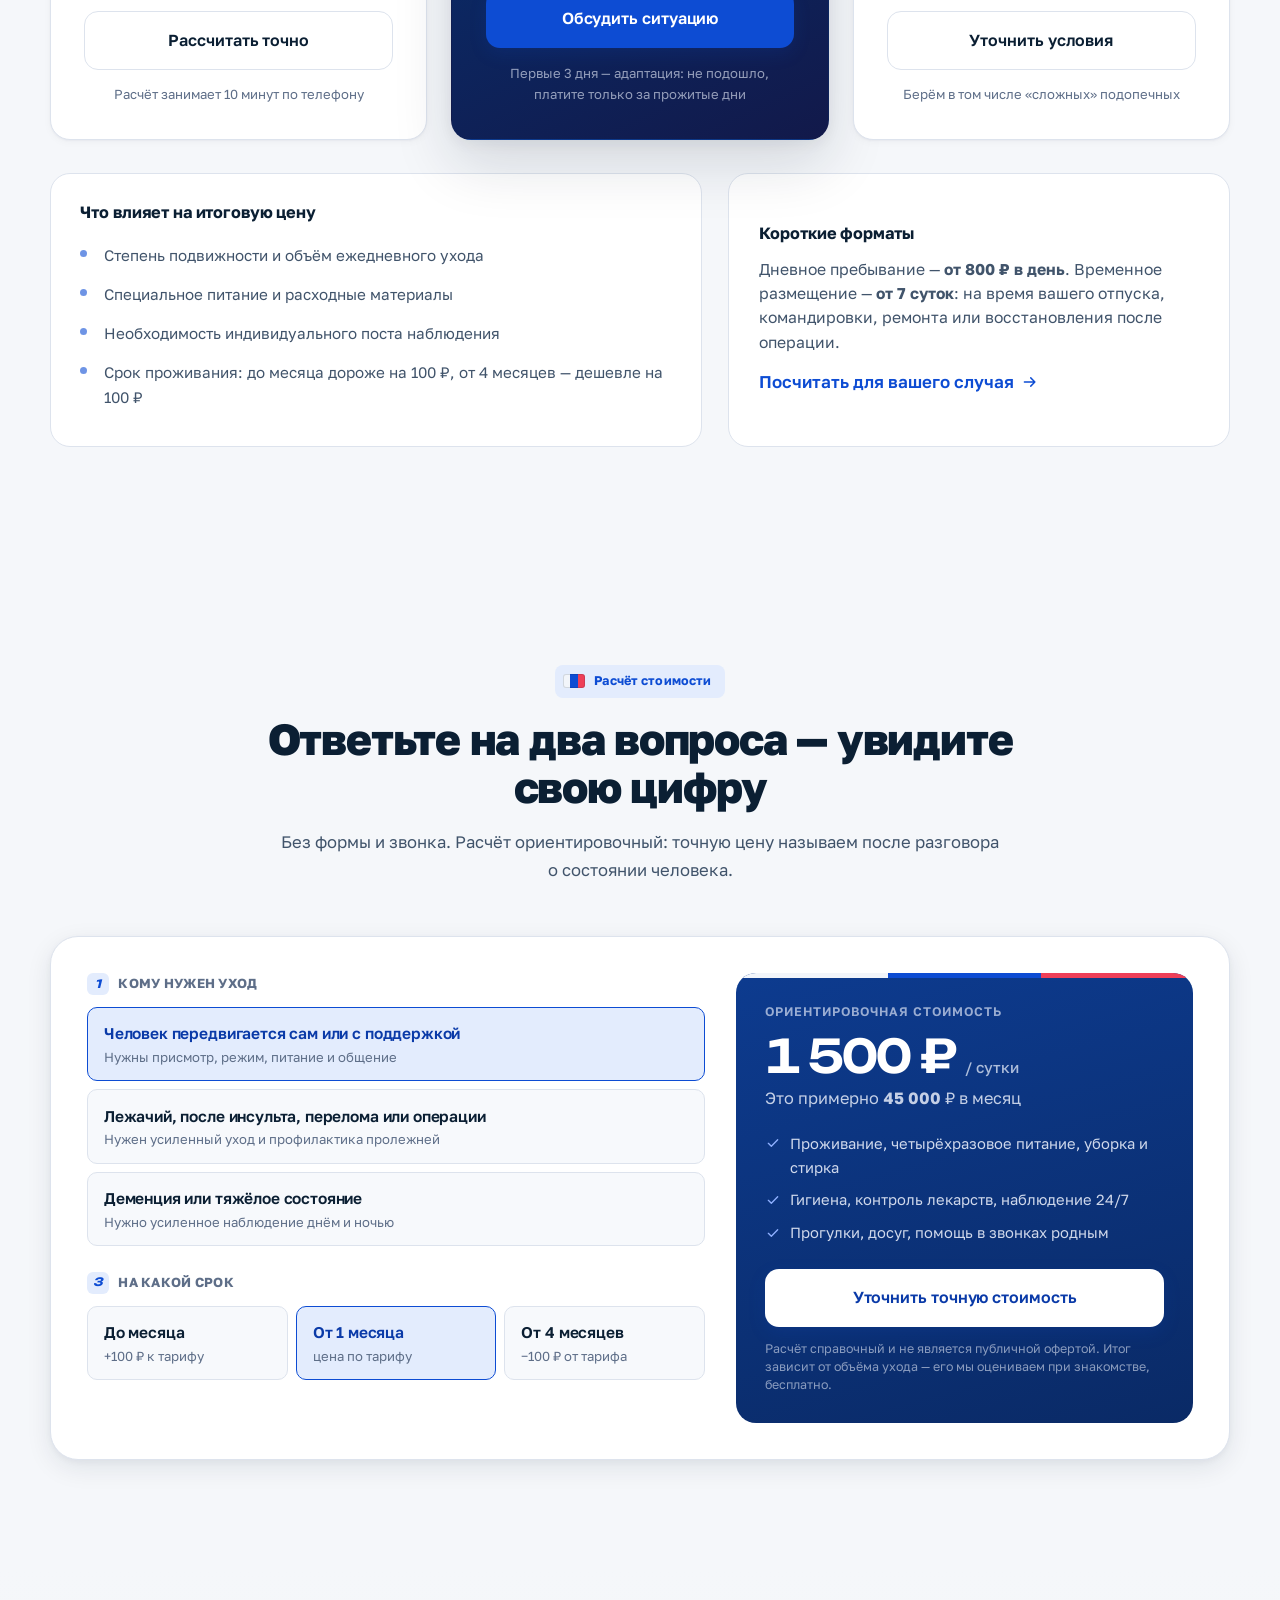
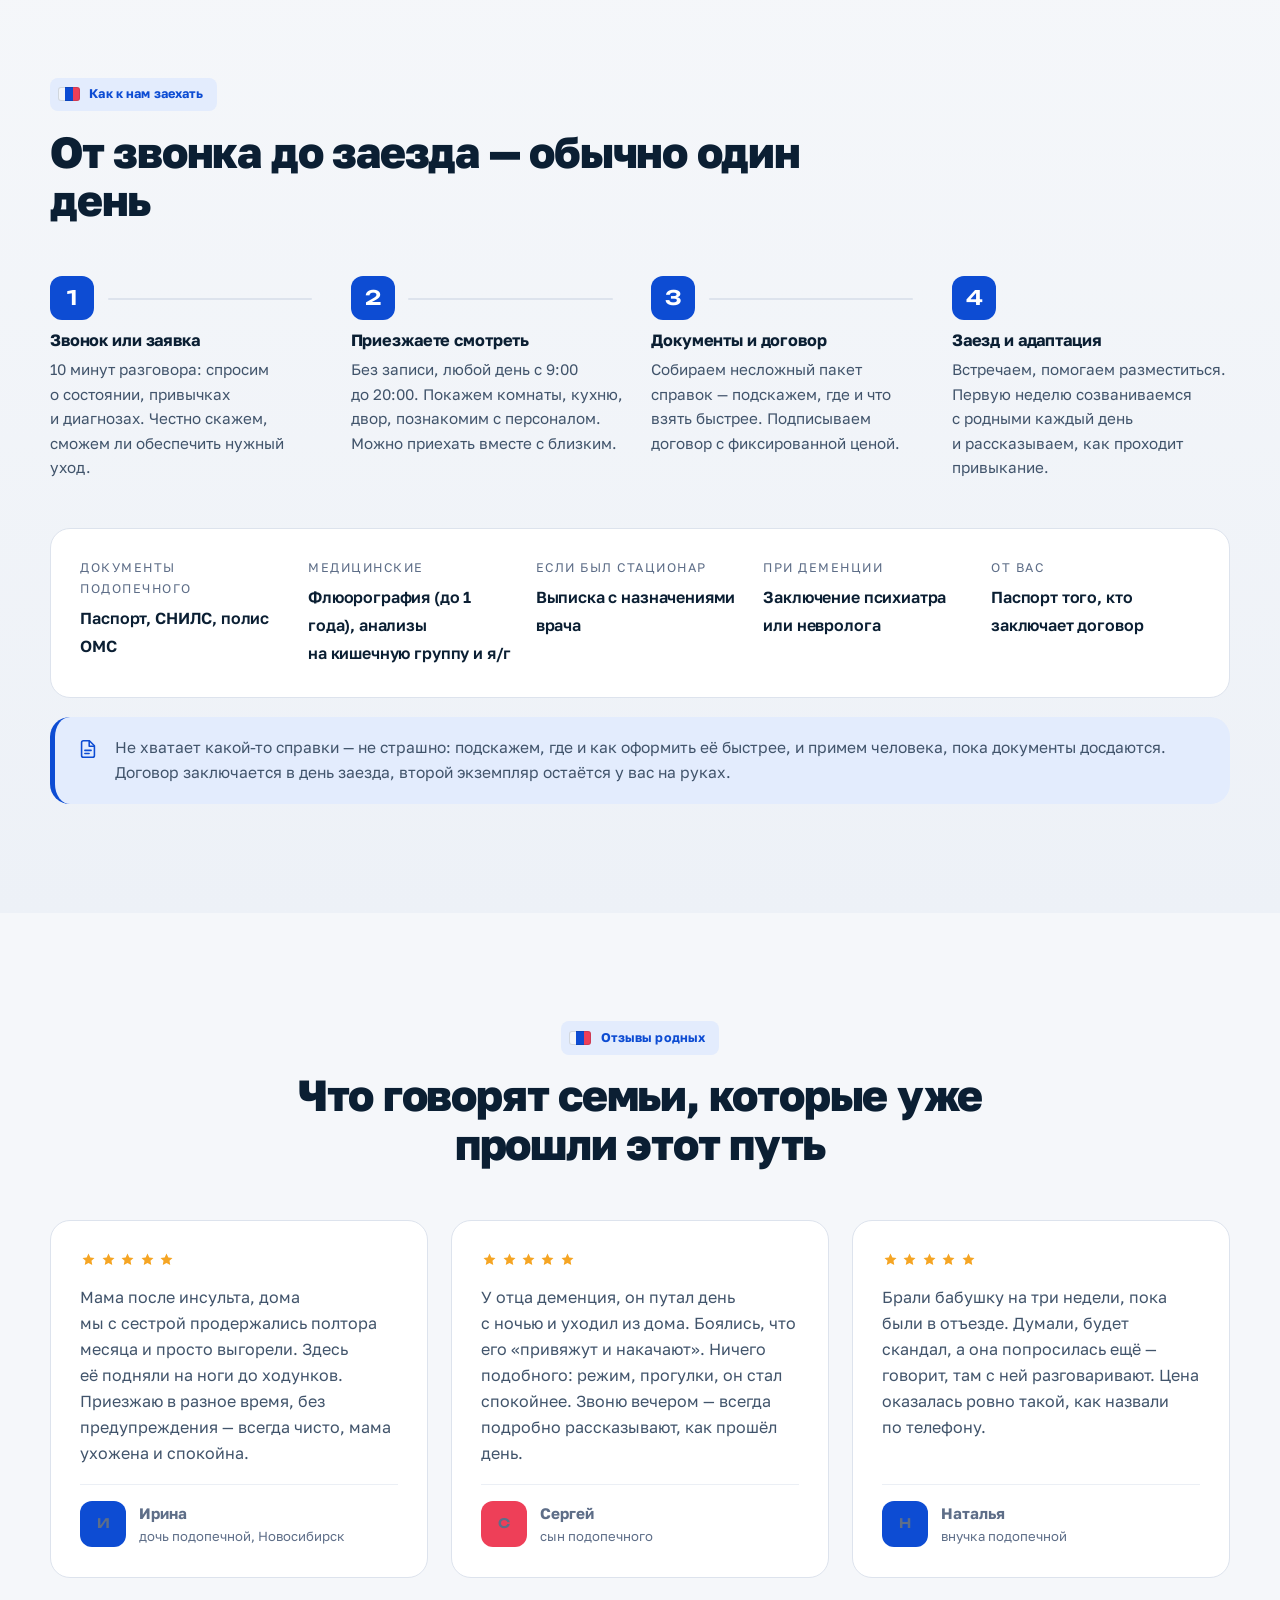
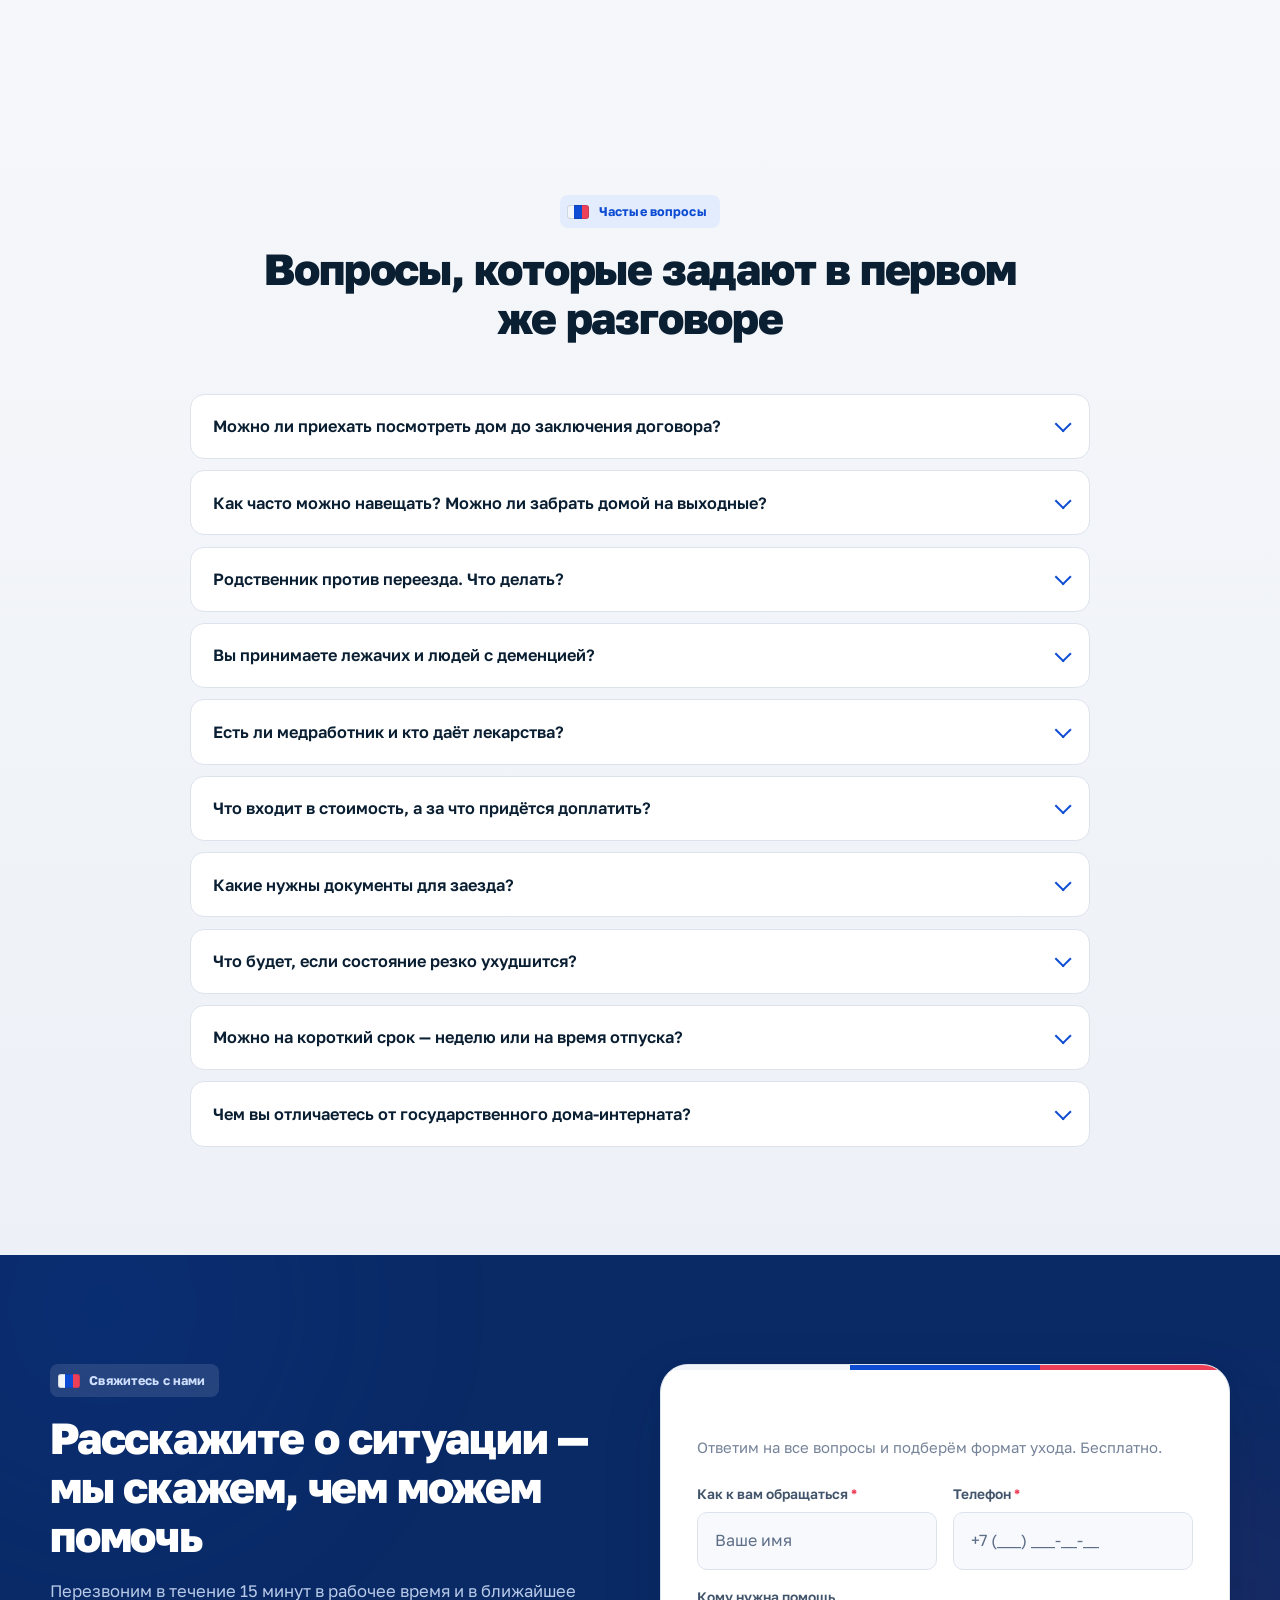
==== commit a1bd7911: "Расчёт по сроку: до месяца +100 руб, от 1 месяца по тарифу, от 4 месяцев -100 руб" ====
--- a/index.html
+++ b/index.html
@@ -28,7 +28,7 @@
 <link rel="preconnect" href="https://fonts.googleapis.com">
 <link rel="preconnect" href="https://fonts.gstatic.com" crossorigin>
 <link href="https://fonts.googleapis.com/css2?family=Golos+Text:wght@400;500;600;700;800;900&family=Unbounded:wght@500;600;700&display=swap" rel="stylesheet">
-<link rel="stylesheet" href="css/style.css?v=33">
+<link rel="stylesheet" href="css/style.css?v=34">
 <noscript><style>.rv{opacity:1!important;transform:none!important}.shot-ph{display:none}</style></noscript>
 </head>
 <body>
@@ -703,7 +703,7 @@
           <li>Степень подвижности и объём ежедневного ухода</li>
           <li>Специальное питание и расходные материалы</li>
           <li>Необходимость индивидуального поста наблюдения</li>
-          <li>Срок проживания: от 3 месяцев — фиксируем цену со скидкой</li>
+          <li>Срок проживания: до месяца дороже на 100 ₽, от 4 месяцев — дешевле на 100 ₽</li>
         </ul>
       </div>
       <div class="price-why rv rv-d1" style="display:flex;flex-direction:column;justify-content:center;gap:.9rem">
@@ -741,9 +741,9 @@
         <fieldset class="calc-group" style="border:0;padding:0;margin-inline:0">
           <span class="lbl"><i>3</i> На какой срок</span>
           <div class="calc-opts cols3">
-            <label class="calc-opt"><input type="radio" name="term" value="0" checked><b>До месяца</b><span>от 7 суток</span></label>
-            <label class="calc-opt"><input type="radio" name="term" value="-100"><b>От 1 месяца</b><span>−100 ₽</span></label>
-            <label class="calc-opt"><input type="radio" name="term" value="-200"><b>От 3 месяцев</b><span>−200 ₽</span></label>
+            <label class="calc-opt"><input type="radio" name="term" value="100"><b>До месяца</b><span>+100 ₽ к тарифу</span></label>
+            <label class="calc-opt"><input type="radio" name="term" value="0" checked><b>От 1 месяца</b><span>цена по тарифу</span></label>
+            <label class="calc-opt"><input type="radio" name="term" value="-100"><b>От 4 месяцев</b><span>−100 ₽ от тарифа</span></label>
           </div>
         </fieldset>
       </form>
@@ -1052,7 +1052,7 @@
   "areaServed": "Новосибирск и Новосибирская область"
 }
 </script>
-<script src="js/app.js?v=33" defer></script>
+<script src="js/app.js?v=34" defer></script>
 
 <script>
 document.addEventListener('submit', function (e) {
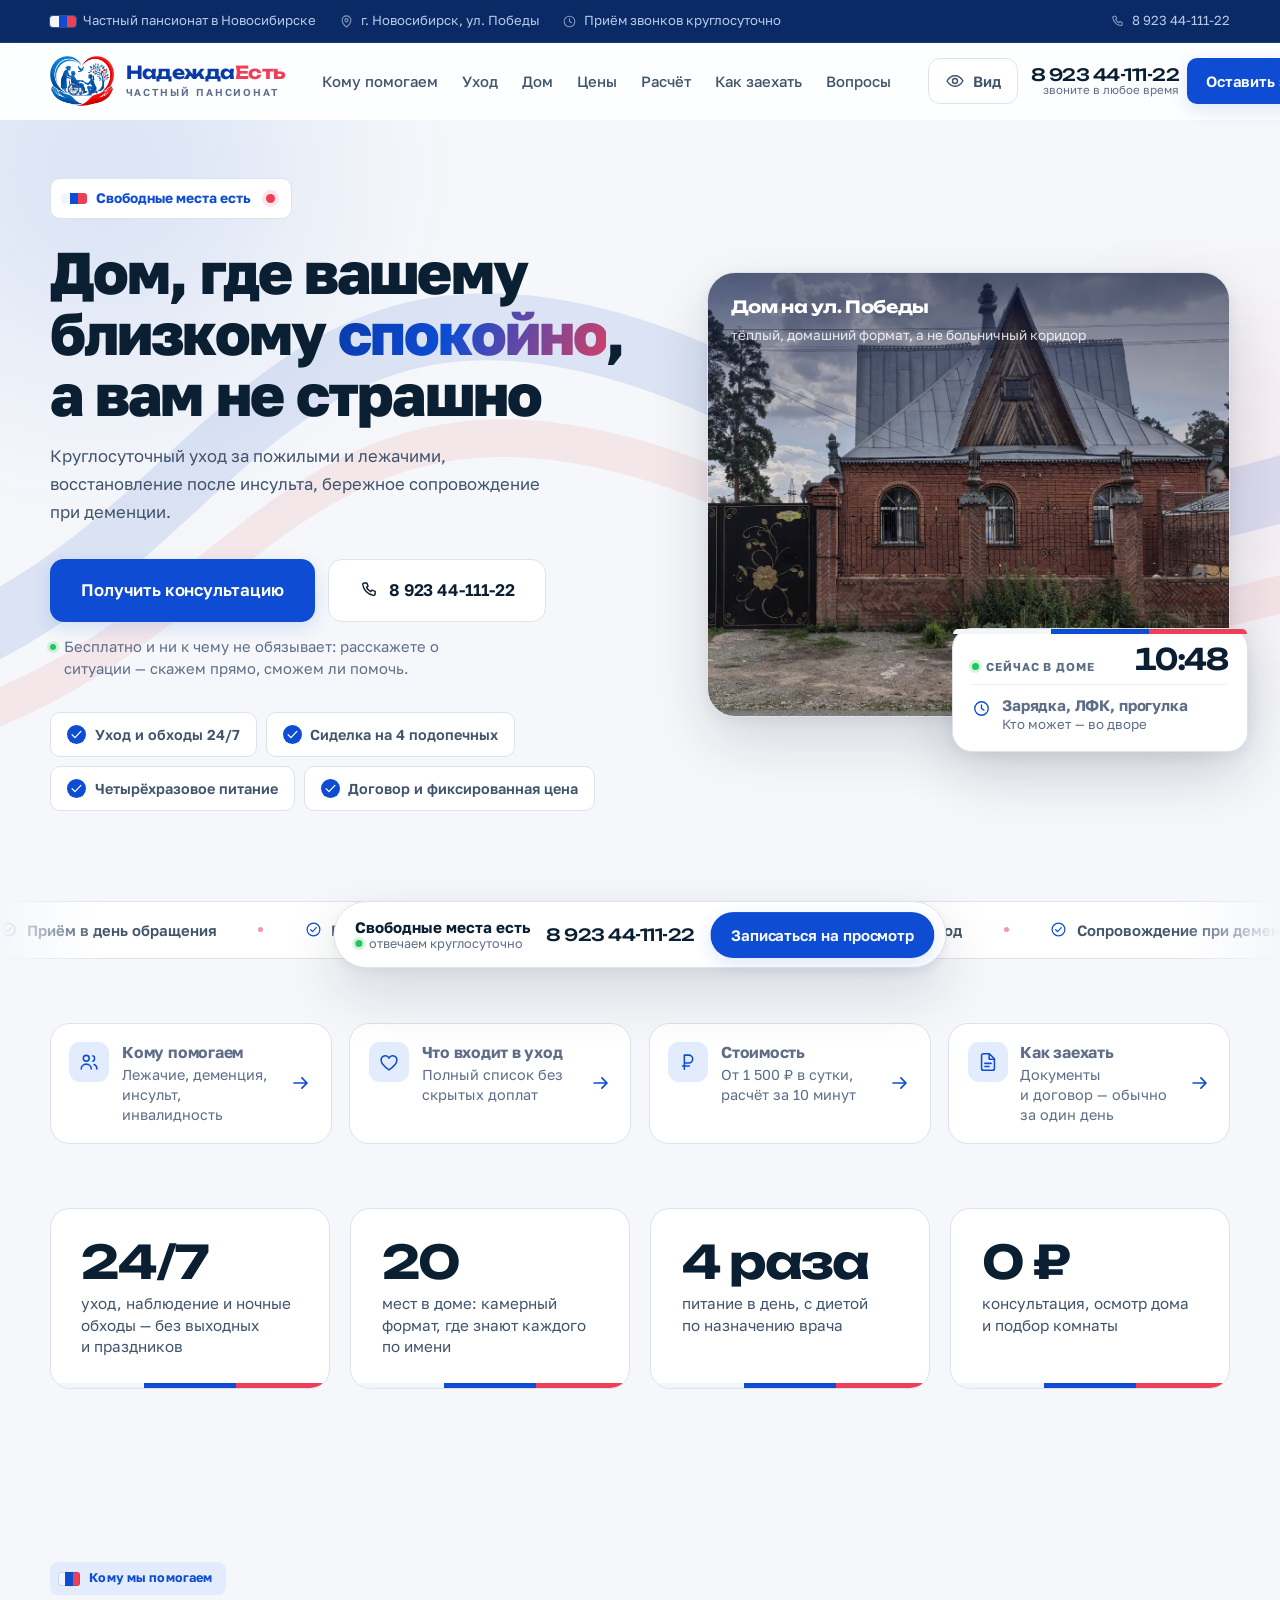
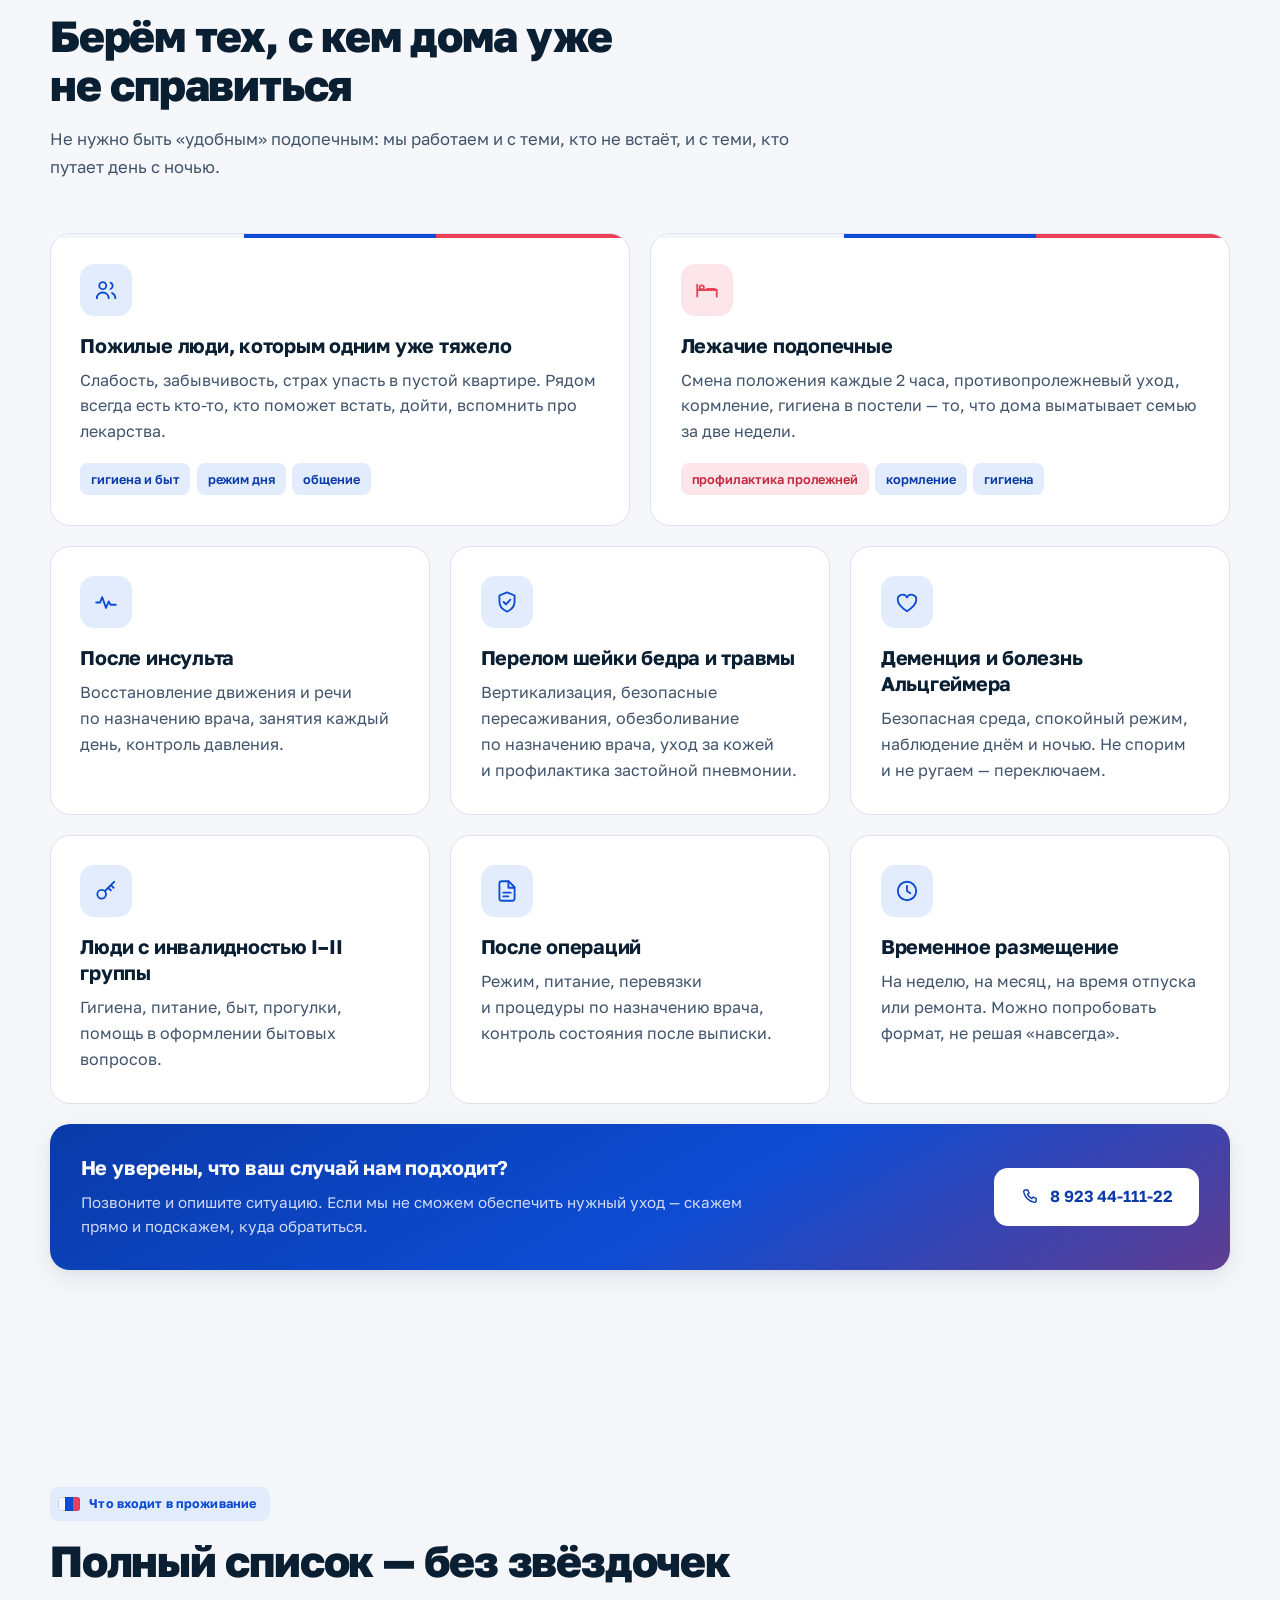
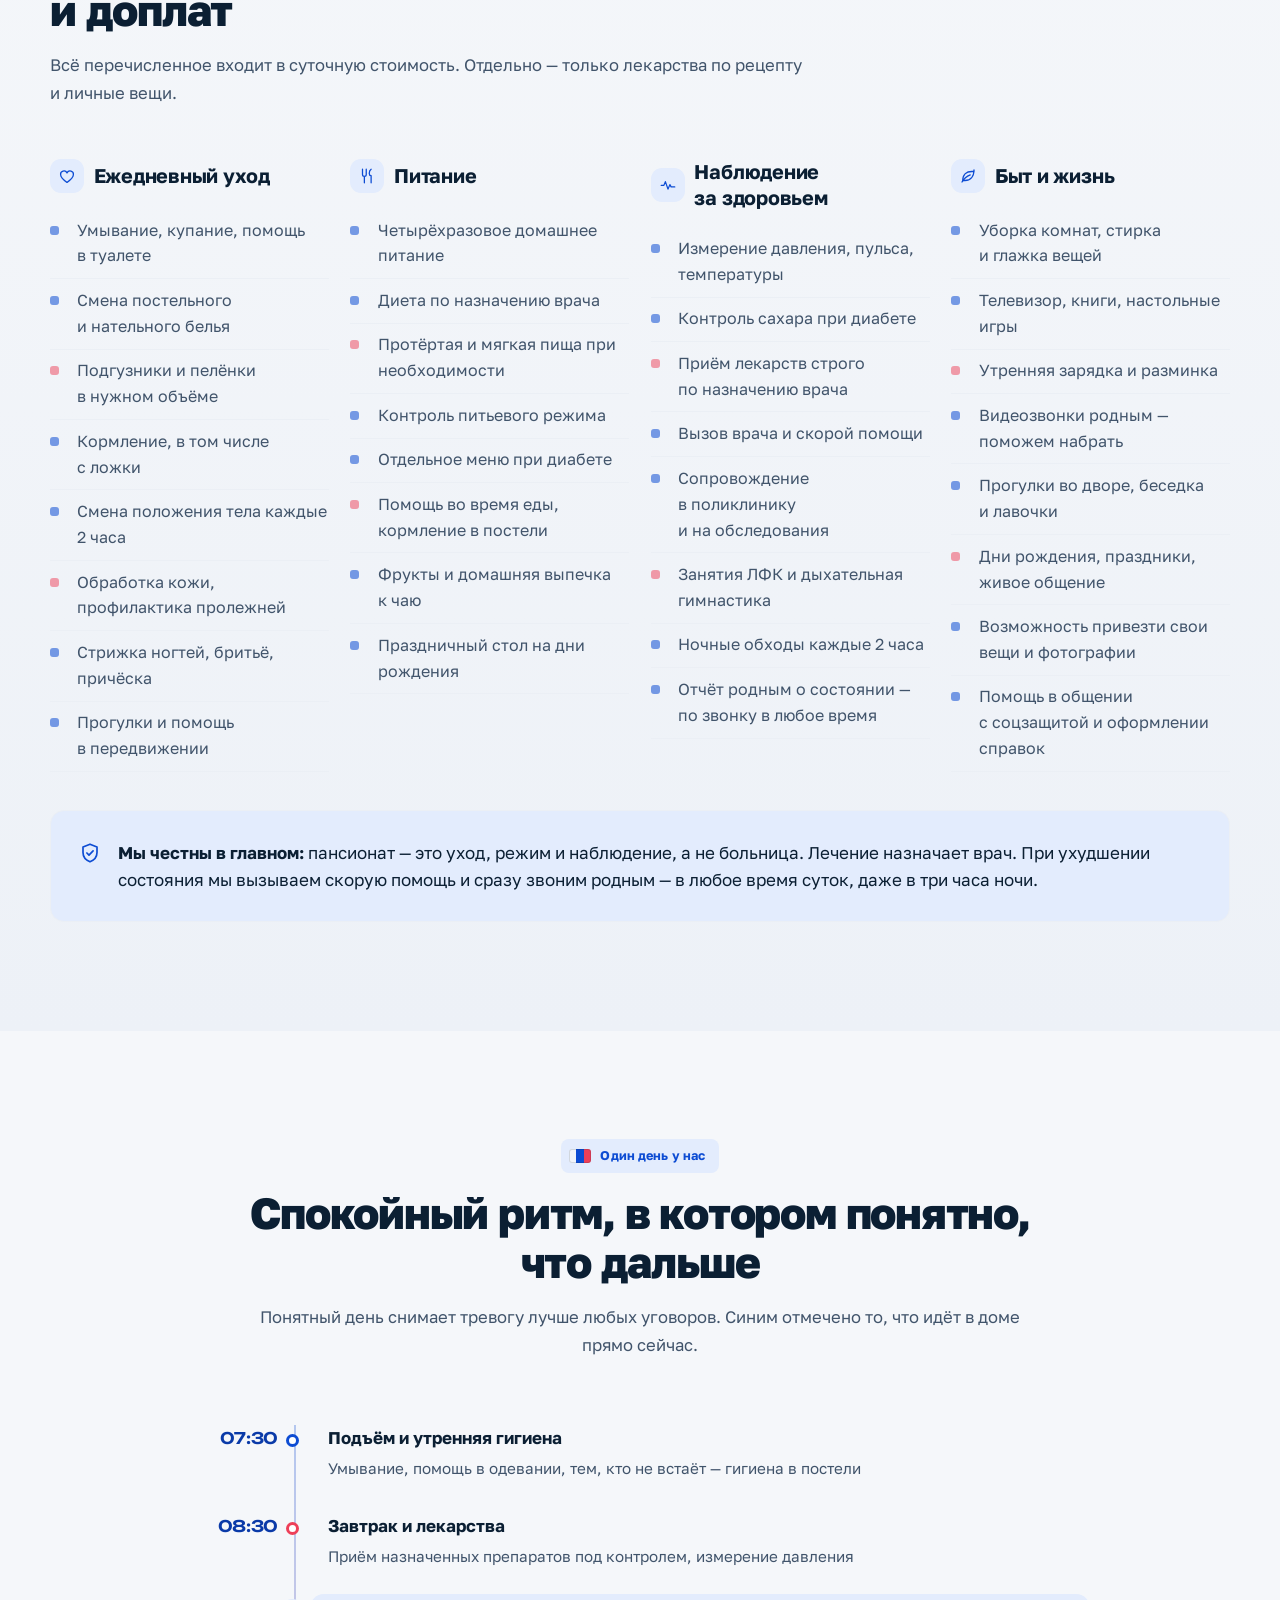
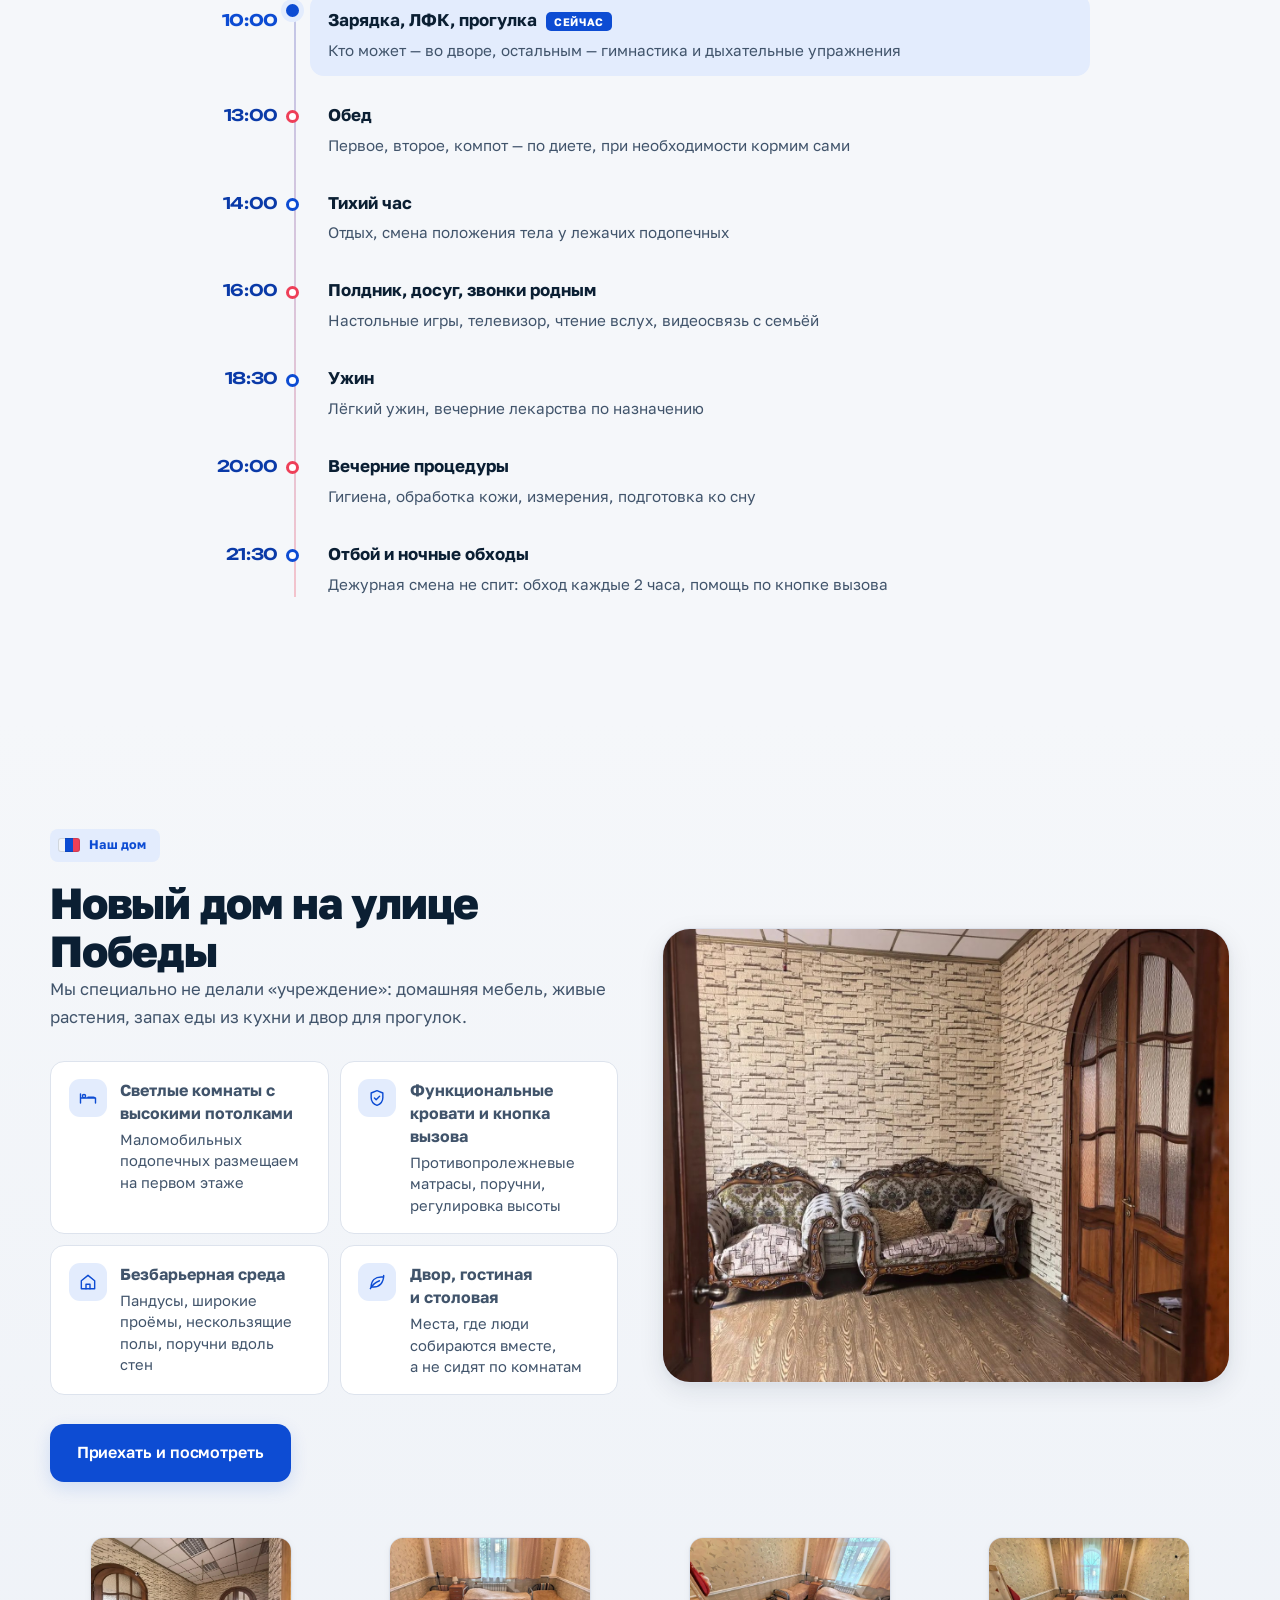
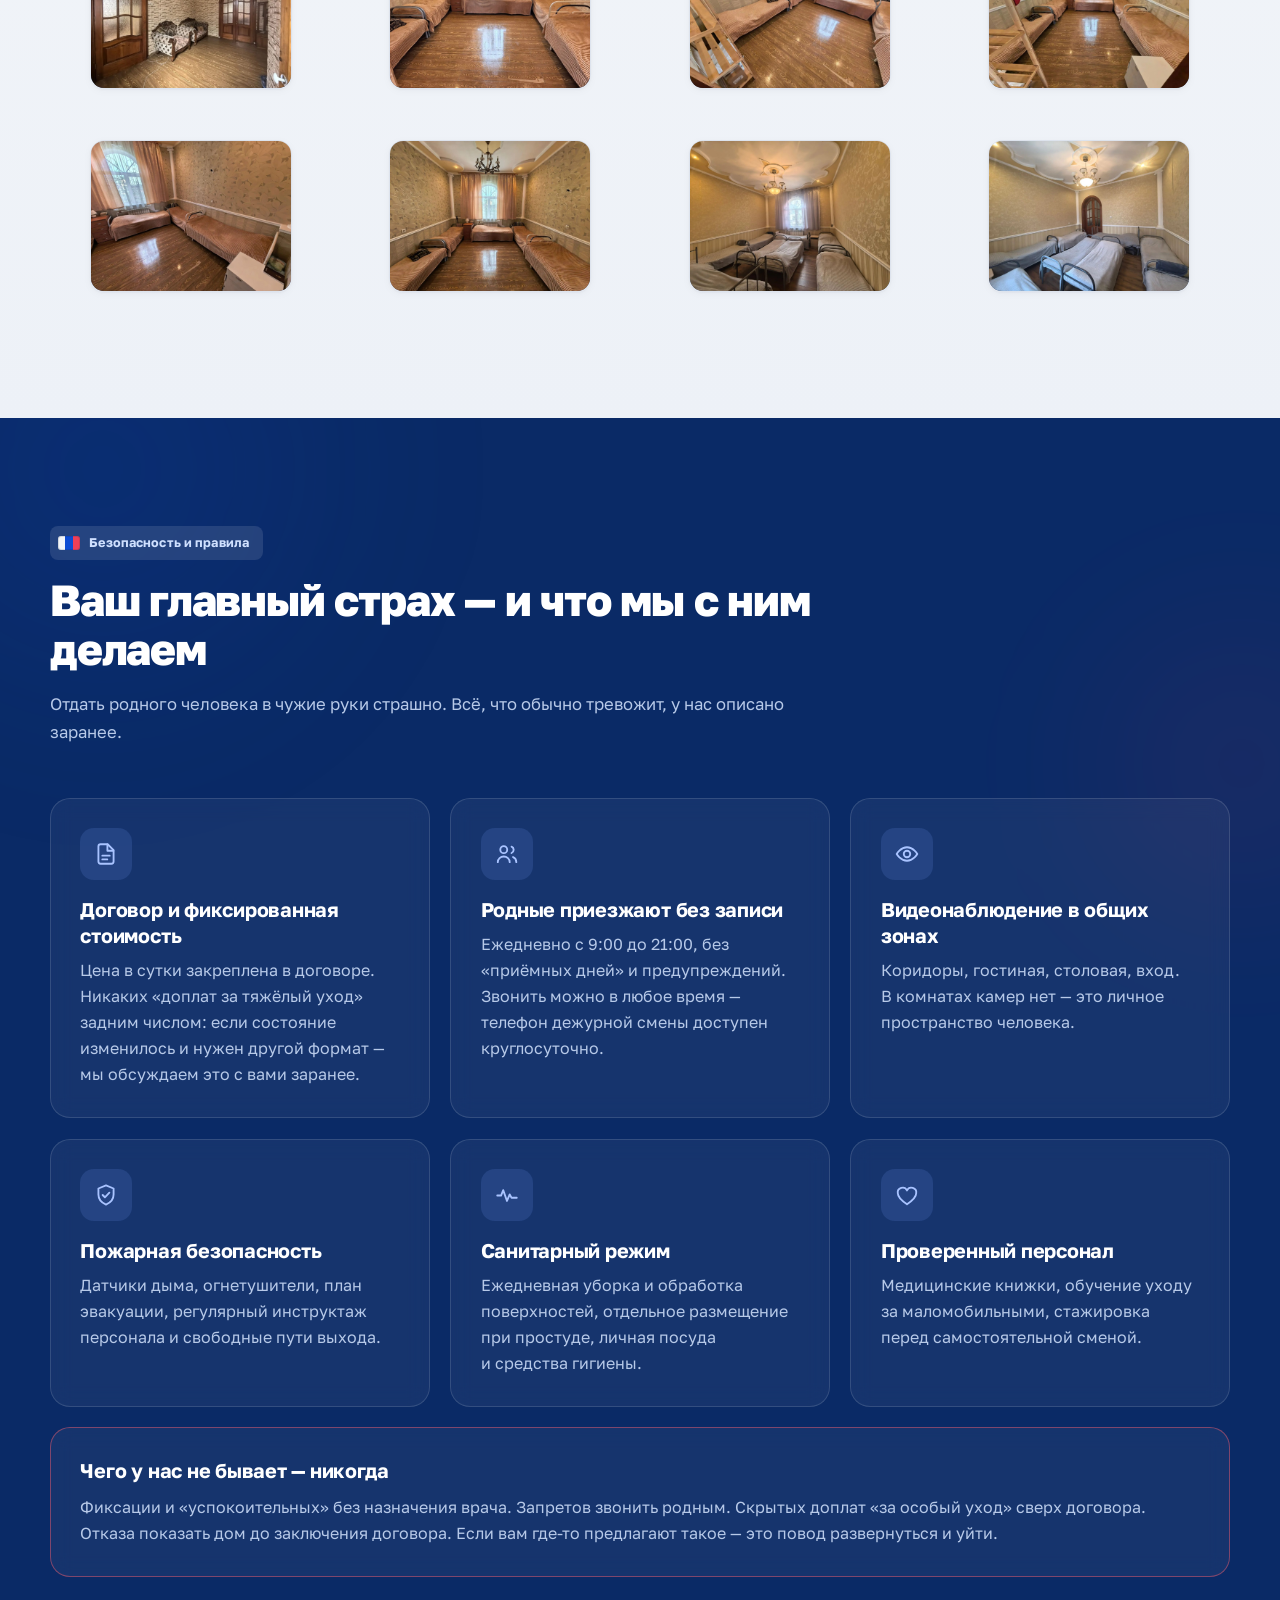
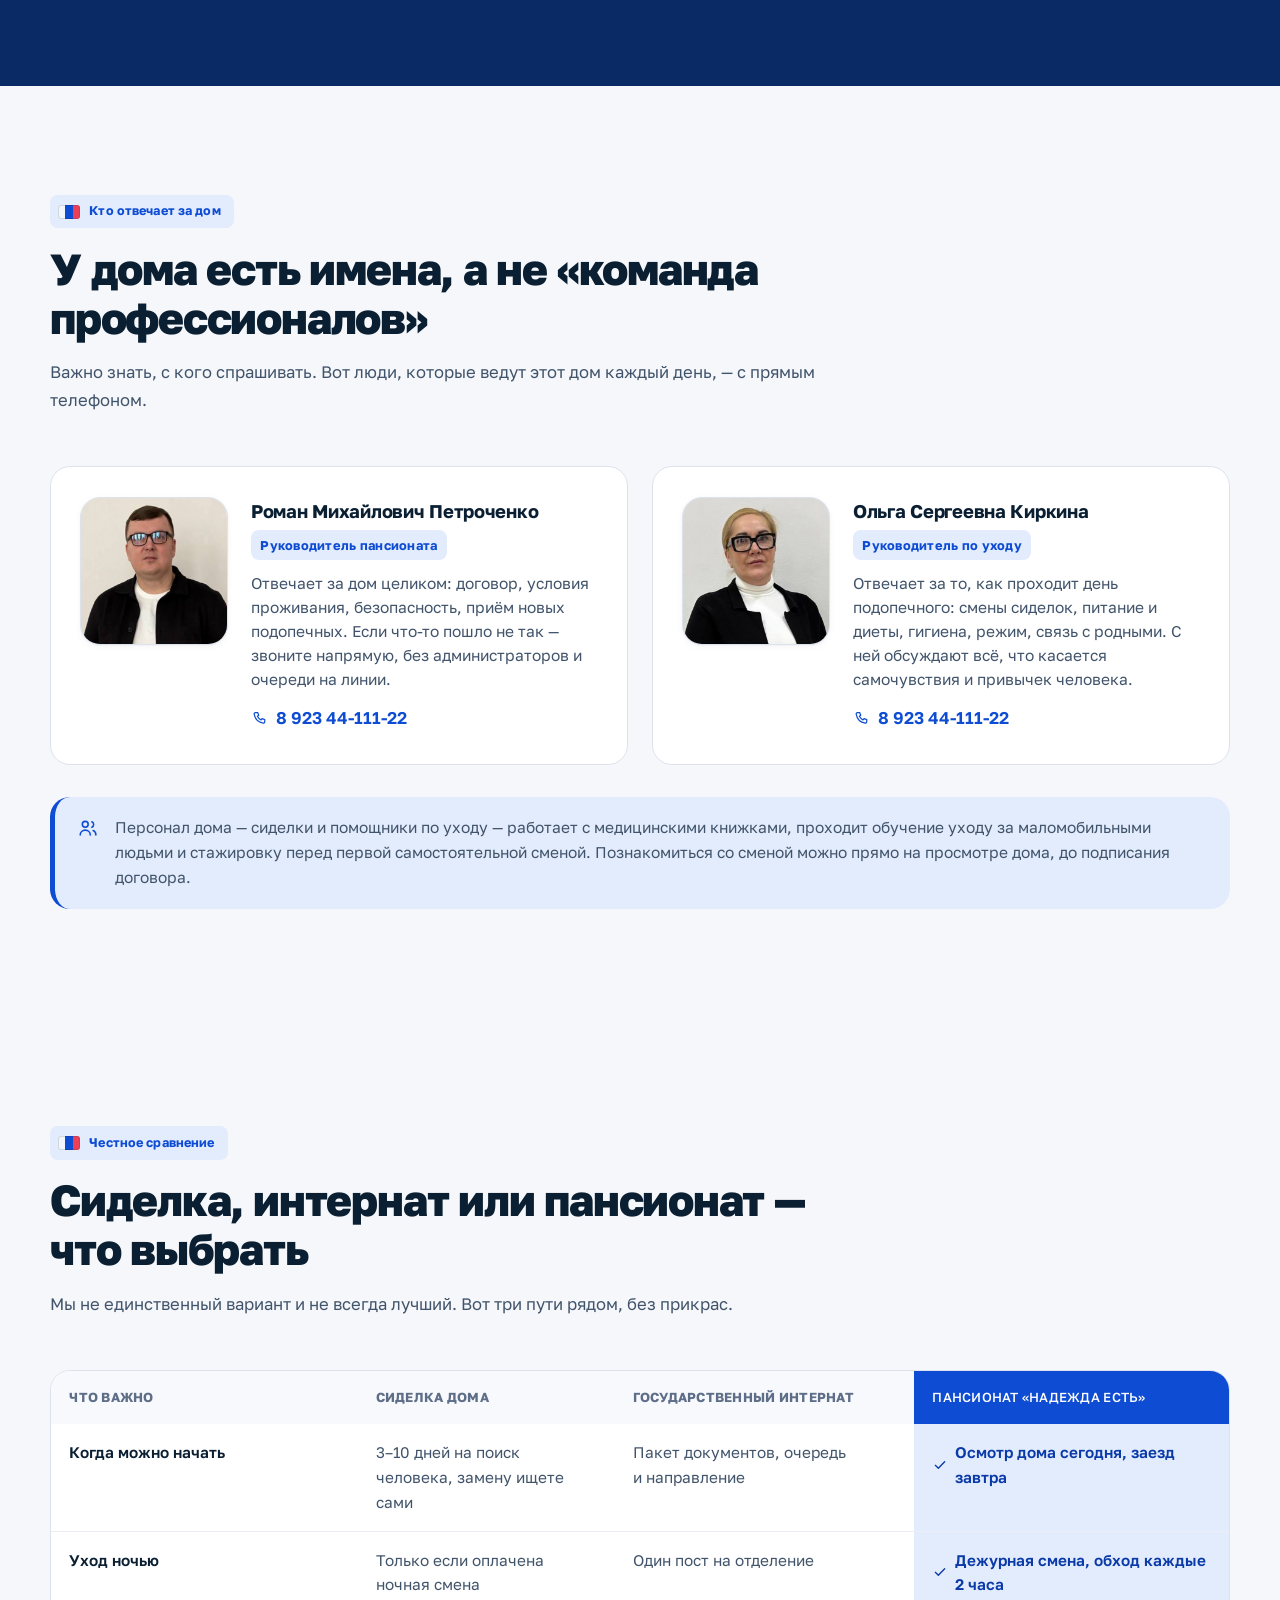
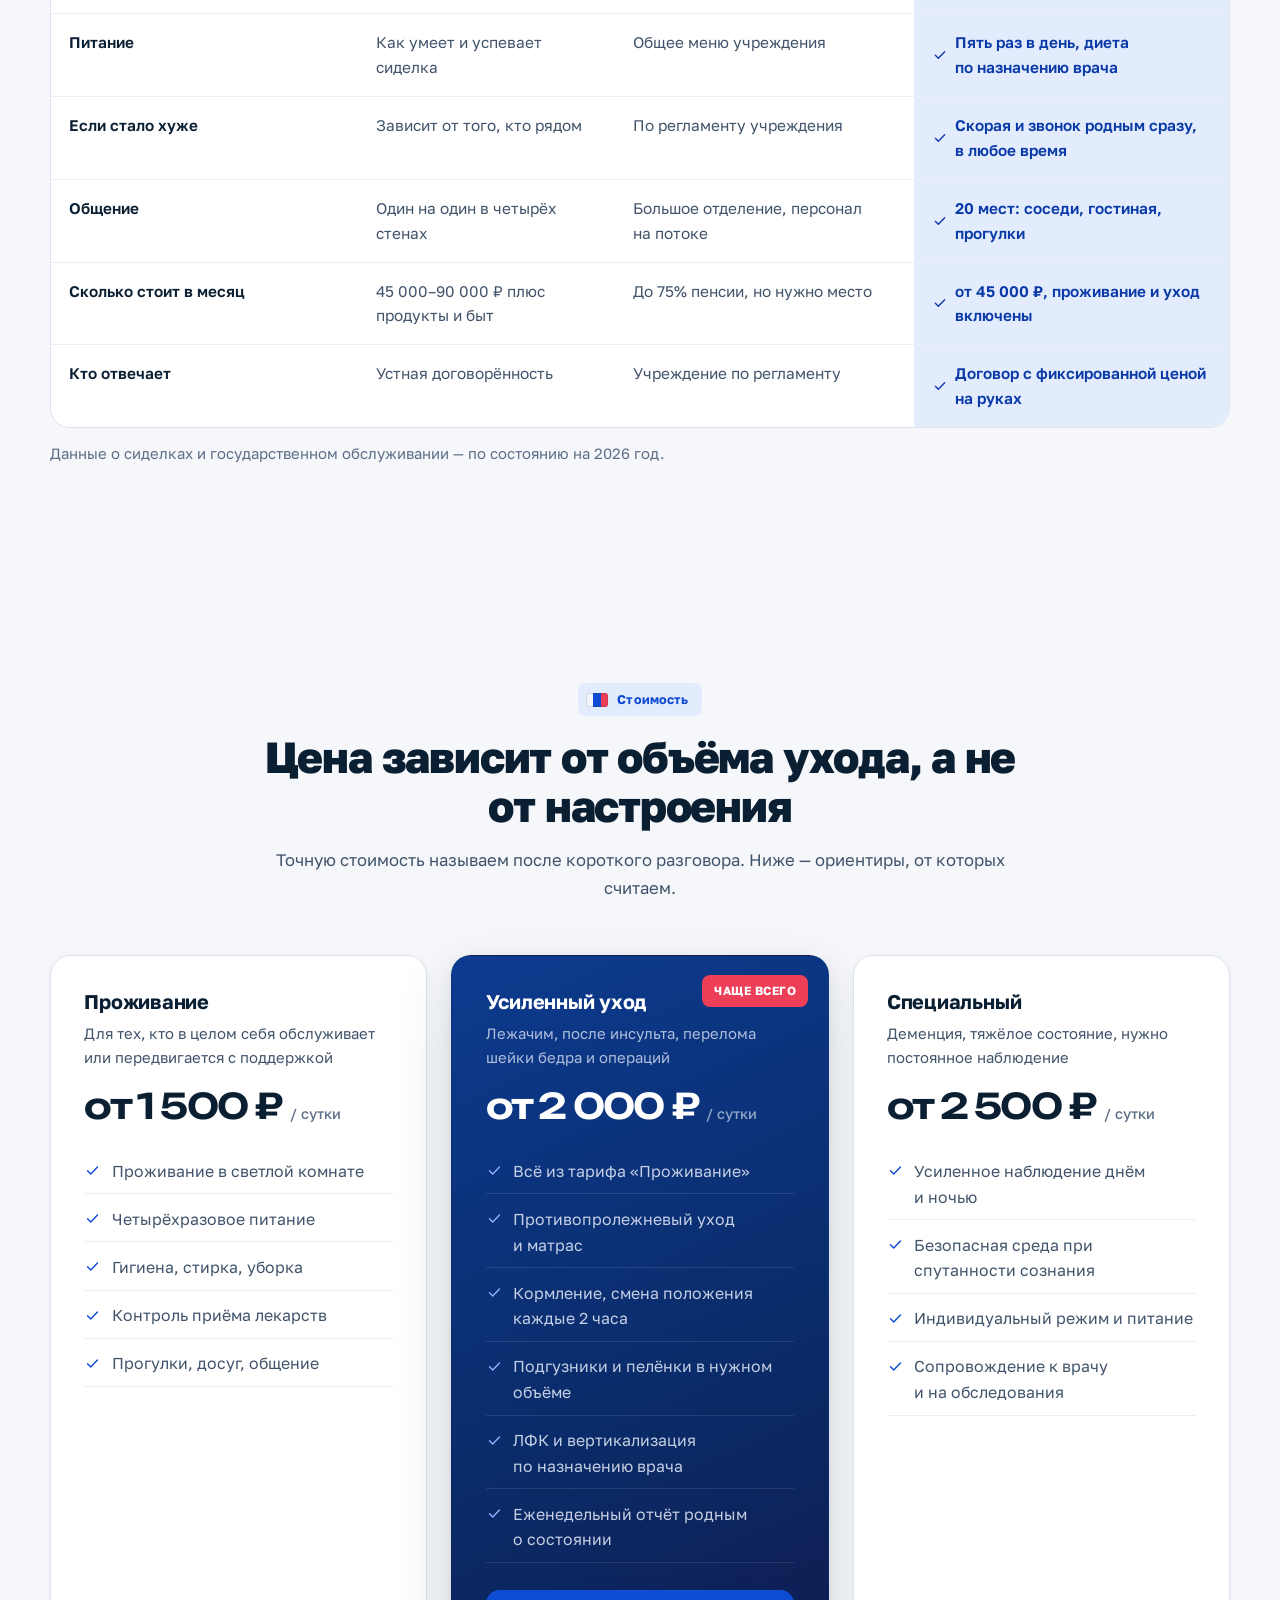
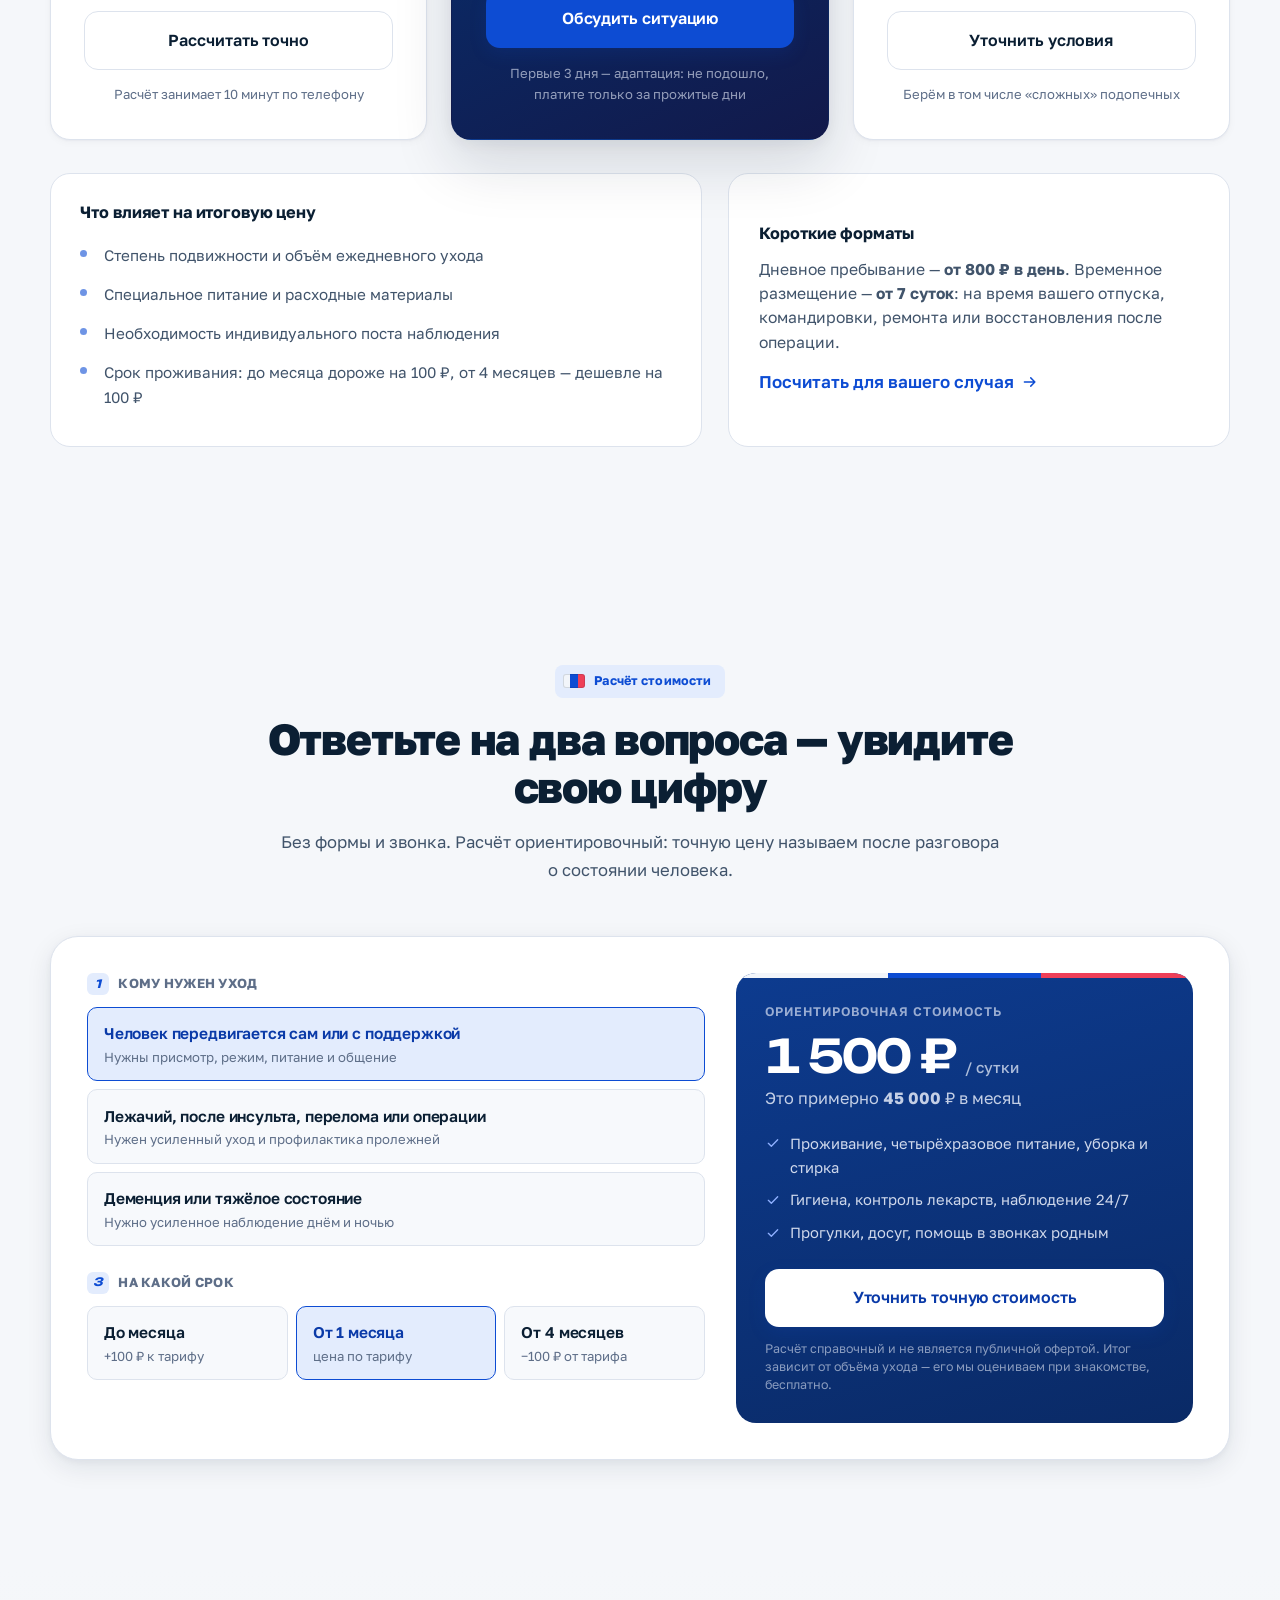
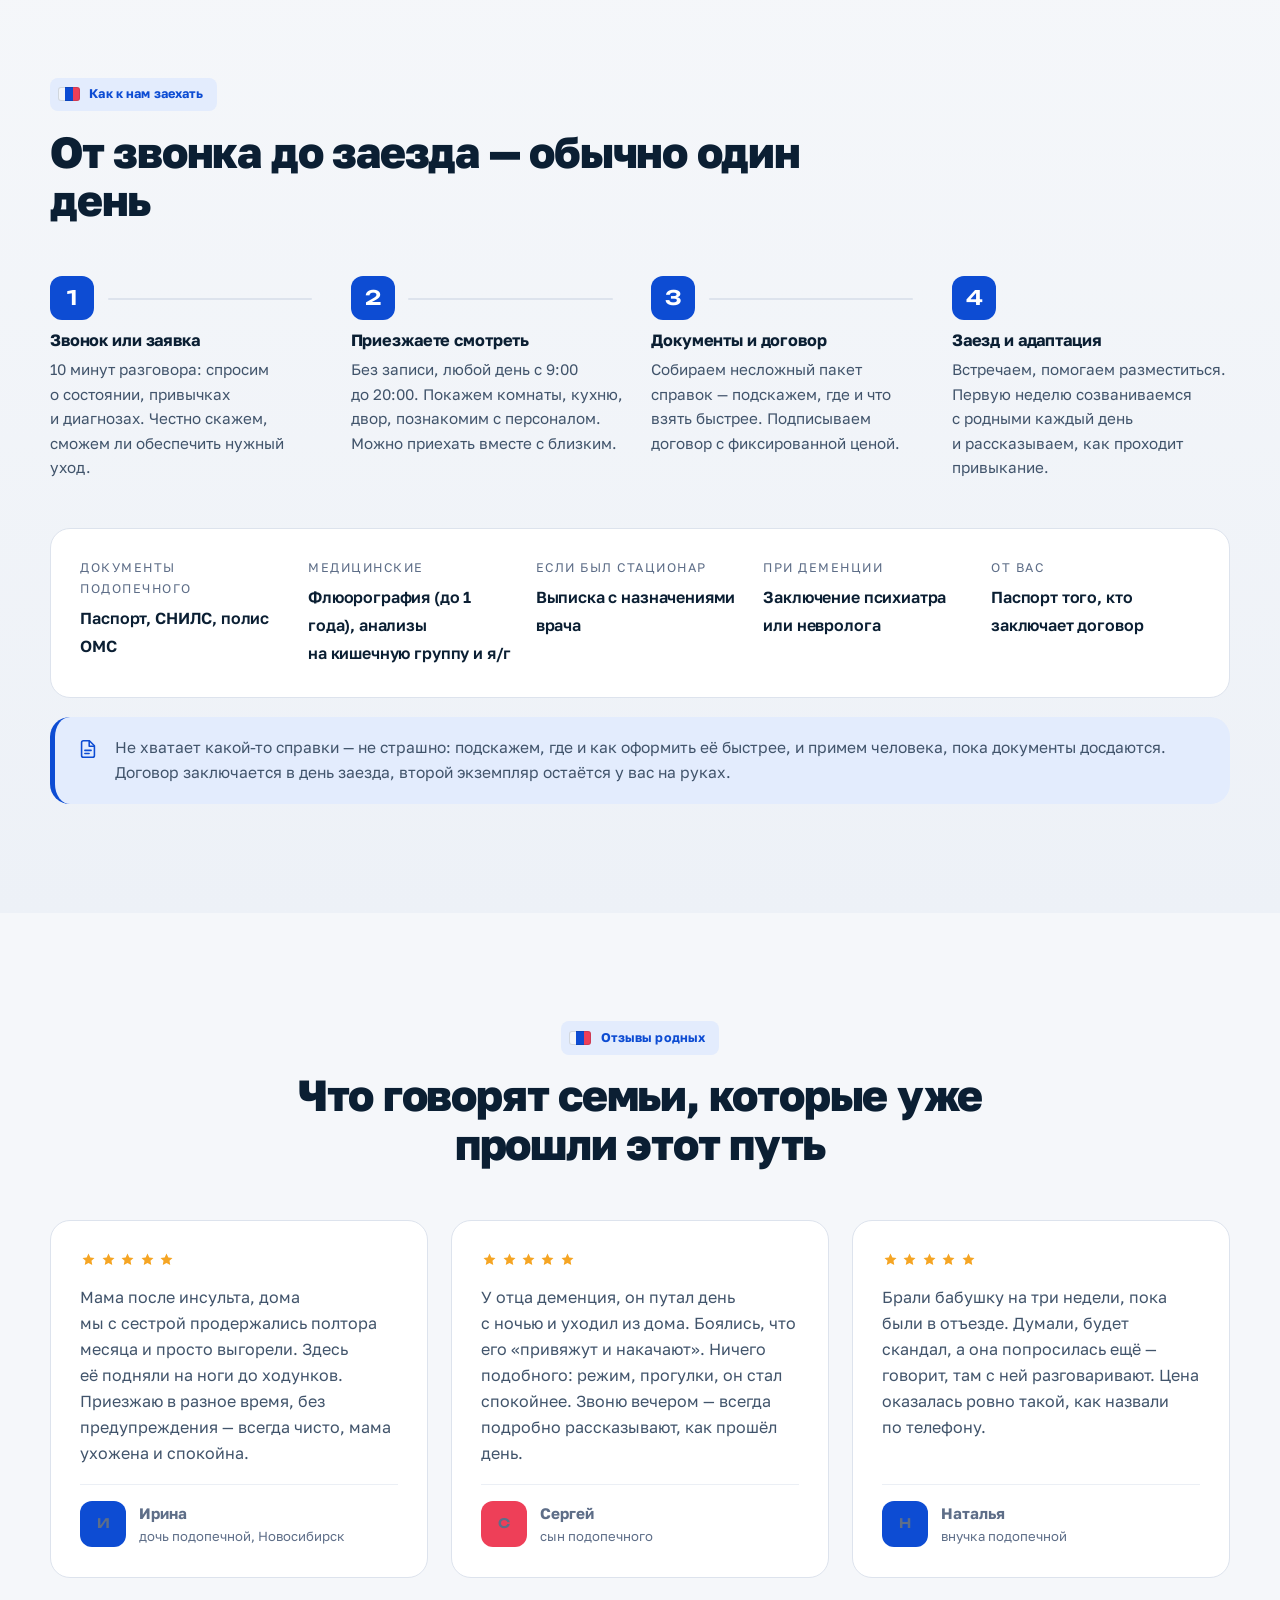
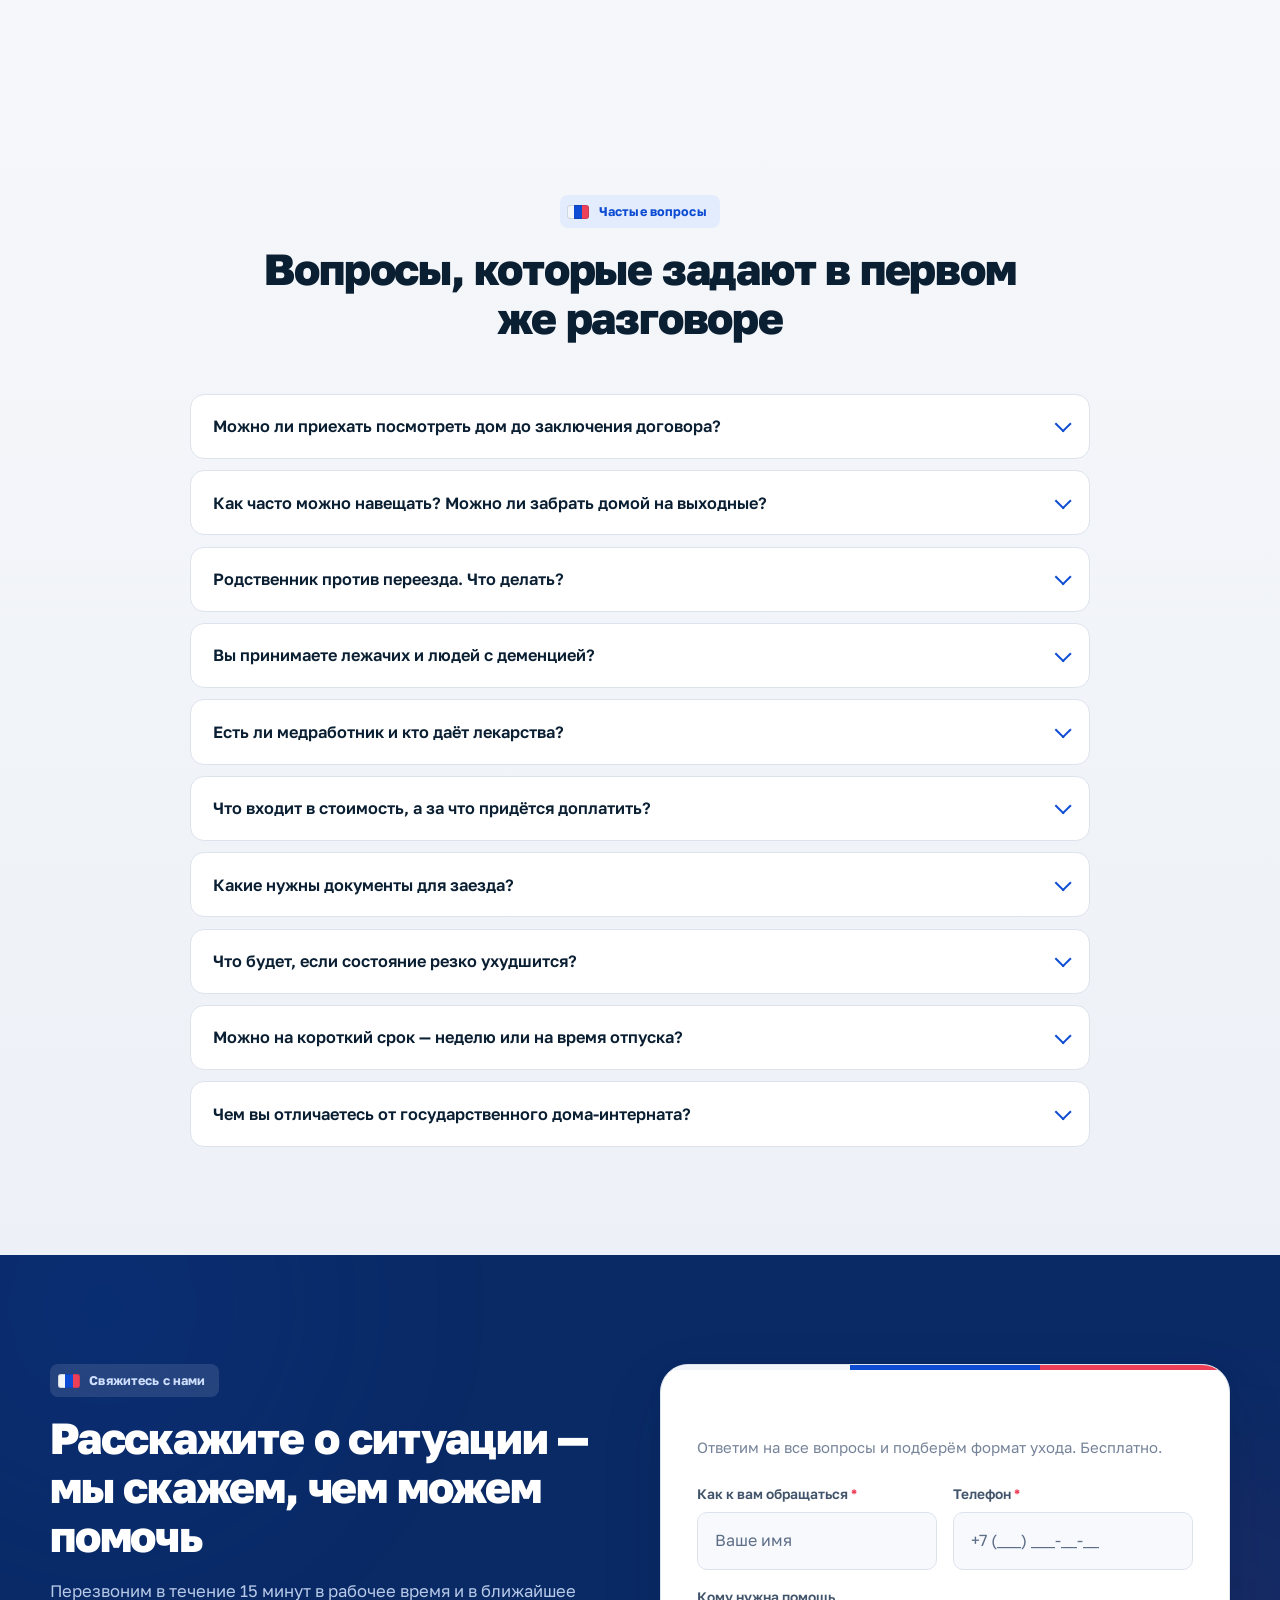
==== commit 46fe1a98: "Гостиная: главный кадр раздела «Наш дом» и первый снимок в галерее" ====
--- a/index.html
+++ b/index.html
@@ -28,7 +28,7 @@
 <link rel="preconnect" href="https://fonts.googleapis.com">
 <link rel="preconnect" href="https://fonts.gstatic.com" crossorigin>
 <link href="https://fonts.googleapis.com/css2?family=Golos+Text:wght@400;500;600;700;800;900&family=Unbounded:wght@500;600;700&display=swap" rel="stylesheet">
-<link rel="stylesheet" href="css/style.css?v=34">
+<link rel="stylesheet" href="css/style.css?v=35">
 <noscript><style>.rv{opacity:1!important;transform:none!important}.shot-ph{display:none}</style></noscript>
 </head>
 <body>
@@ -456,19 +456,19 @@
       </div>
 
       <div class="split-media rv rv-d2">
-        <img src="img/dom-1.jpg" alt="Спальня пансионата «Надежда Есть» на улице Победы" loading="lazy">
+        <img src="img/dom-1.jpg" alt="Гостиная пансионата «Надежда Есть» на улице Победы" loading="lazy">
       </div>
     </div>
 
     <div class="gallery" style="margin-top:clamp(1.6rem,3vw,2.6rem)">
-      <figure class="shot rv"><img src="img/gal-1.jpg" alt="Спальня у окна — пансионат «Надежда Есть» на улице Победы" loading="lazy"><figcaption>Спальня у окна</figcaption></figure>
-      <figure class="shot rv"><img src="img/gal-2.jpg" alt="Свет и высокие потолки — пансионат «Надежда Есть» на улице Победы" loading="lazy"><figcaption>Свет и высокие потолки</figcaption></figure>
-      <figure class="shot rv"><img src="img/gal-3.jpg" alt="Спальня на первом этаже — пансионат «Надежда Есть» на улице Победы" loading="lazy"><figcaption>Спальня на первом этаже</figcaption></figure>
-      <figure class="shot rv"><img src="img/gal-4.jpg" alt="Тумбочка и лампа у каждой кровати — пансионат «Надежда Есть» на улице Победы" loading="lazy"><figcaption>Тумбочка и лампа у каждой кровати</figcaption></figure>
-      <figure class="shot rv"><img src="img/gal-5.jpg" alt="Комната с аркой — пансионат «Надежда Есть» на улице Победы" loading="lazy"><figcaption>Комната с аркой</figcaption></figure>
-      <figure class="shot rv"><img src="img/gal-6.jpg" alt="Место у окна — пансионат «Надежда Есть» на улице Победы" loading="lazy"><figcaption>Место у окна</figcaption></figure>
-      <figure class="shot rv"><img src="img/gal-7.jpg" alt="Спальня с двумя окнами — пансионат «Надежда Есть» на улице Победы" loading="lazy"><figcaption>Спальня с двумя окнами</figcaption></figure>
-      <figure class="shot rv"><img src="img/gal-8.jpg" alt="Кровати с бортиками — пансионат «Надежда Есть» на улице Победы" loading="lazy"><figcaption>Кровати с бортиками</figcaption></figure>
+      <figure class="shot rv"><img src="img/gal-1.jpg" alt="Гостиная с арочными дверями — пансионат «Надежда Есть» на улице Победы" loading="lazy"><figcaption>Гостиная с арочными дверями</figcaption></figure>
+      <figure class="shot rv"><img src="img/gal-2.jpg" alt="Спальня у окна — пансионат «Надежда Есть» на улице Победы" loading="lazy"><figcaption>Спальня у окна</figcaption></figure>
+      <figure class="shot rv"><img src="img/gal-3.jpg" alt="Свет и высокие потолки — пансионат «Надежда Есть» на улице Победы" loading="lazy"><figcaption>Свет и высокие потолки</figcaption></figure>
+      <figure class="shot rv"><img src="img/gal-4.jpg" alt="Спальня на первом этаже — пансионат «Надежда Есть» на улице Победы" loading="lazy"><figcaption>Спальня на первом этаже</figcaption></figure>
+      <figure class="shot rv"><img src="img/gal-5.jpg" alt="Тумбочка и лампа у каждой кровати — пансионат «Надежда Есть» на улице Победы" loading="lazy"><figcaption>Тумбочка и лампа у каждой кровати</figcaption></figure>
+      <figure class="shot rv"><img src="img/gal-6.jpg" alt="Комната с аркой — пансионат «Надежда Есть» на улице Победы" loading="lazy"><figcaption>Комната с аркой</figcaption></figure>
+      <figure class="shot rv"><img src="img/gal-7.jpg" alt="Место у окна — пансионат «Надежда Есть» на улице Победы" loading="lazy"><figcaption>Место у окна</figcaption></figure>
+      <figure class="shot rv"><img src="img/gal-8.jpg" alt="Спальня с двумя окнами — пансионат «Надежда Есть» на улице Победы" loading="lazy"><figcaption>Спальня с двумя окнами</figcaption></figure>
     </div>
   </div>
 </section>
@@ -1052,7 +1052,7 @@
   "areaServed": "Новосибирск и Новосибирская область"
 }
 </script>
-<script src="js/app.js?v=34" defer></script>
+<script src="js/app.js?v=35" defer></script>
 
 <script>
 document.addEventListener('submit', function (e) {
